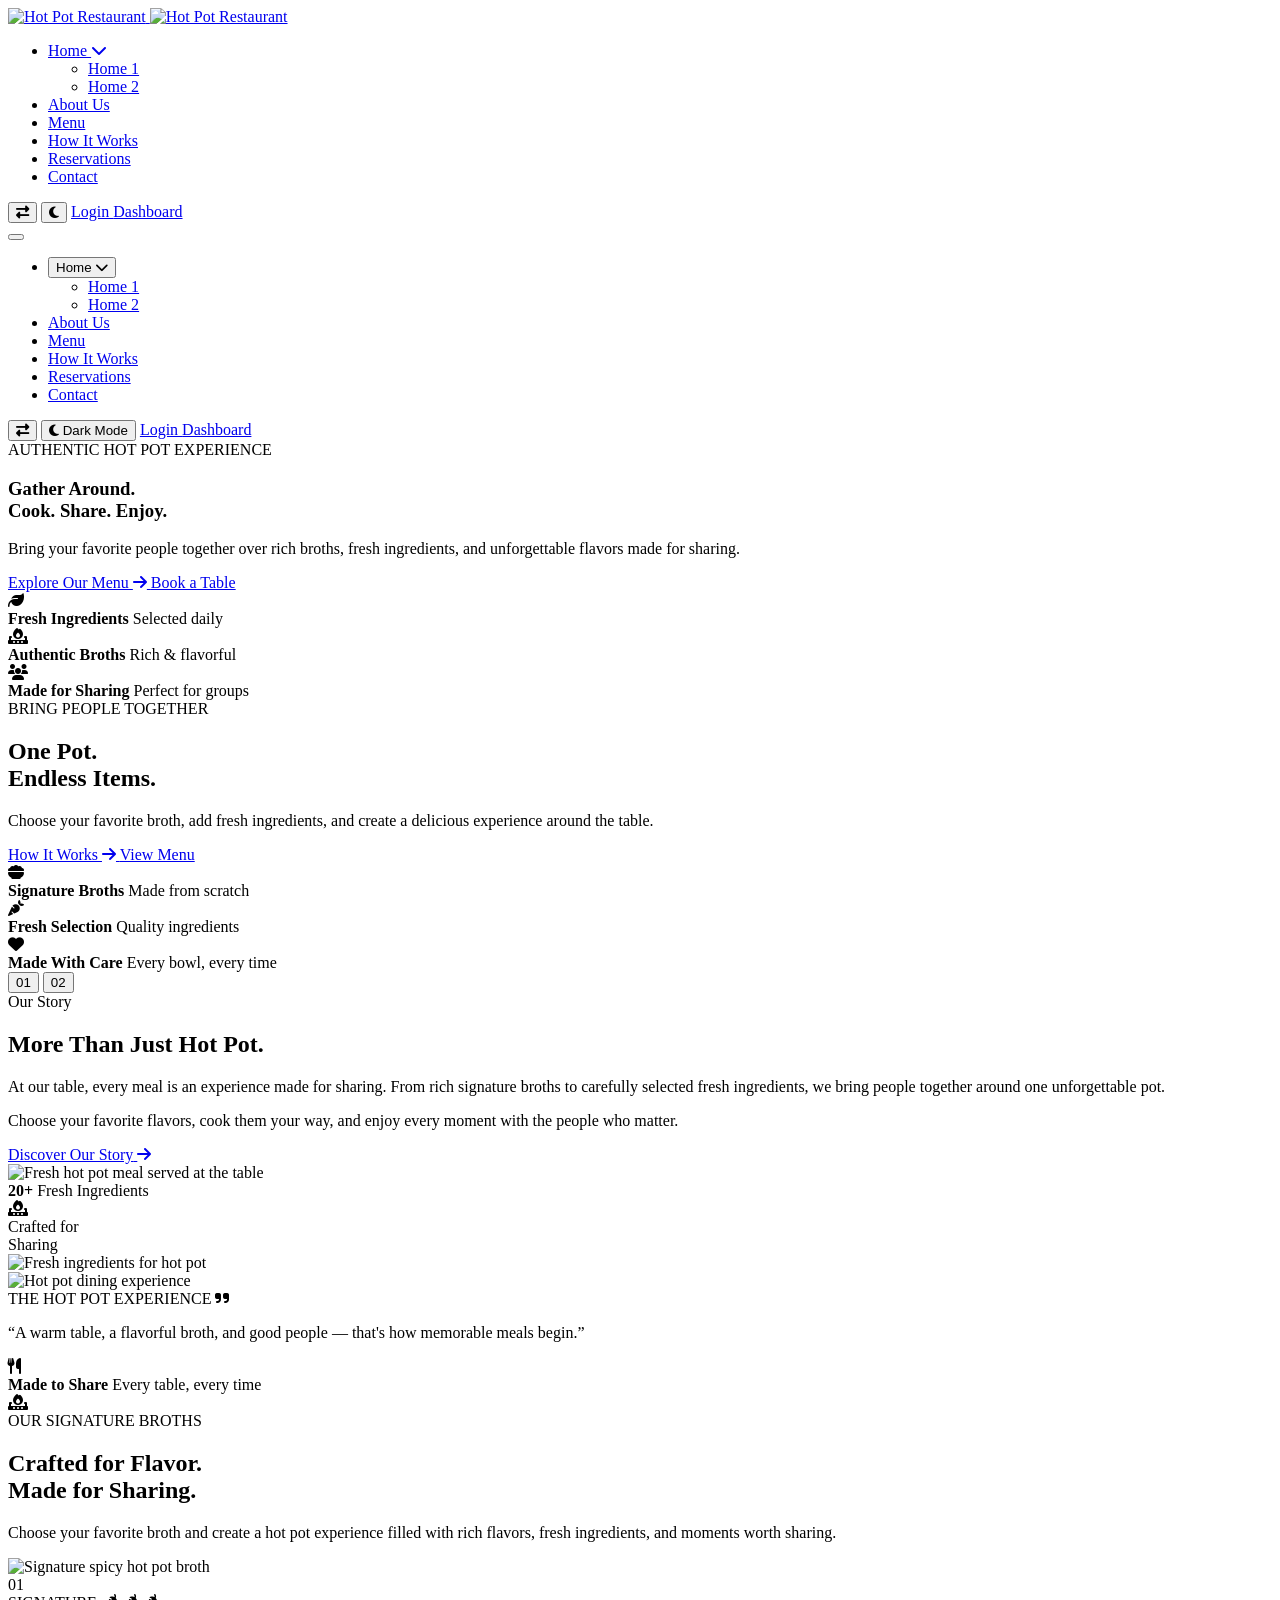
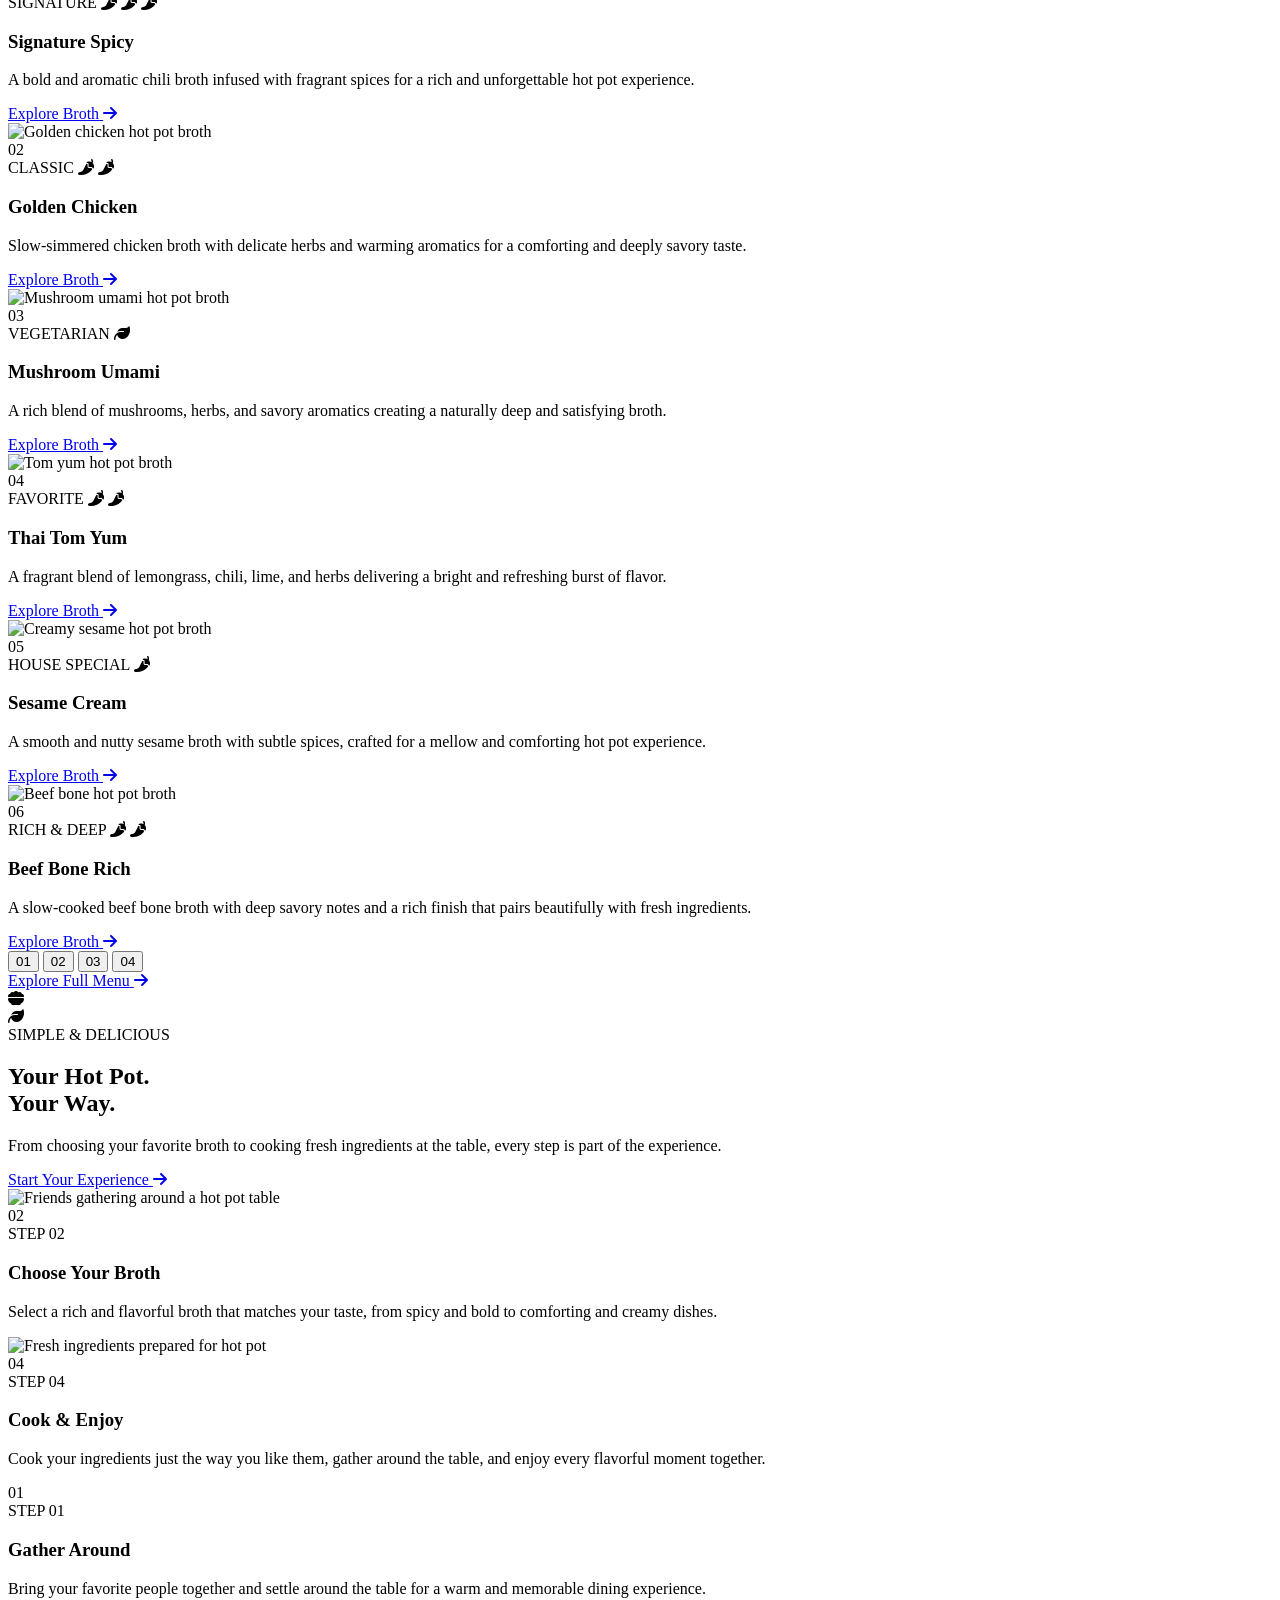
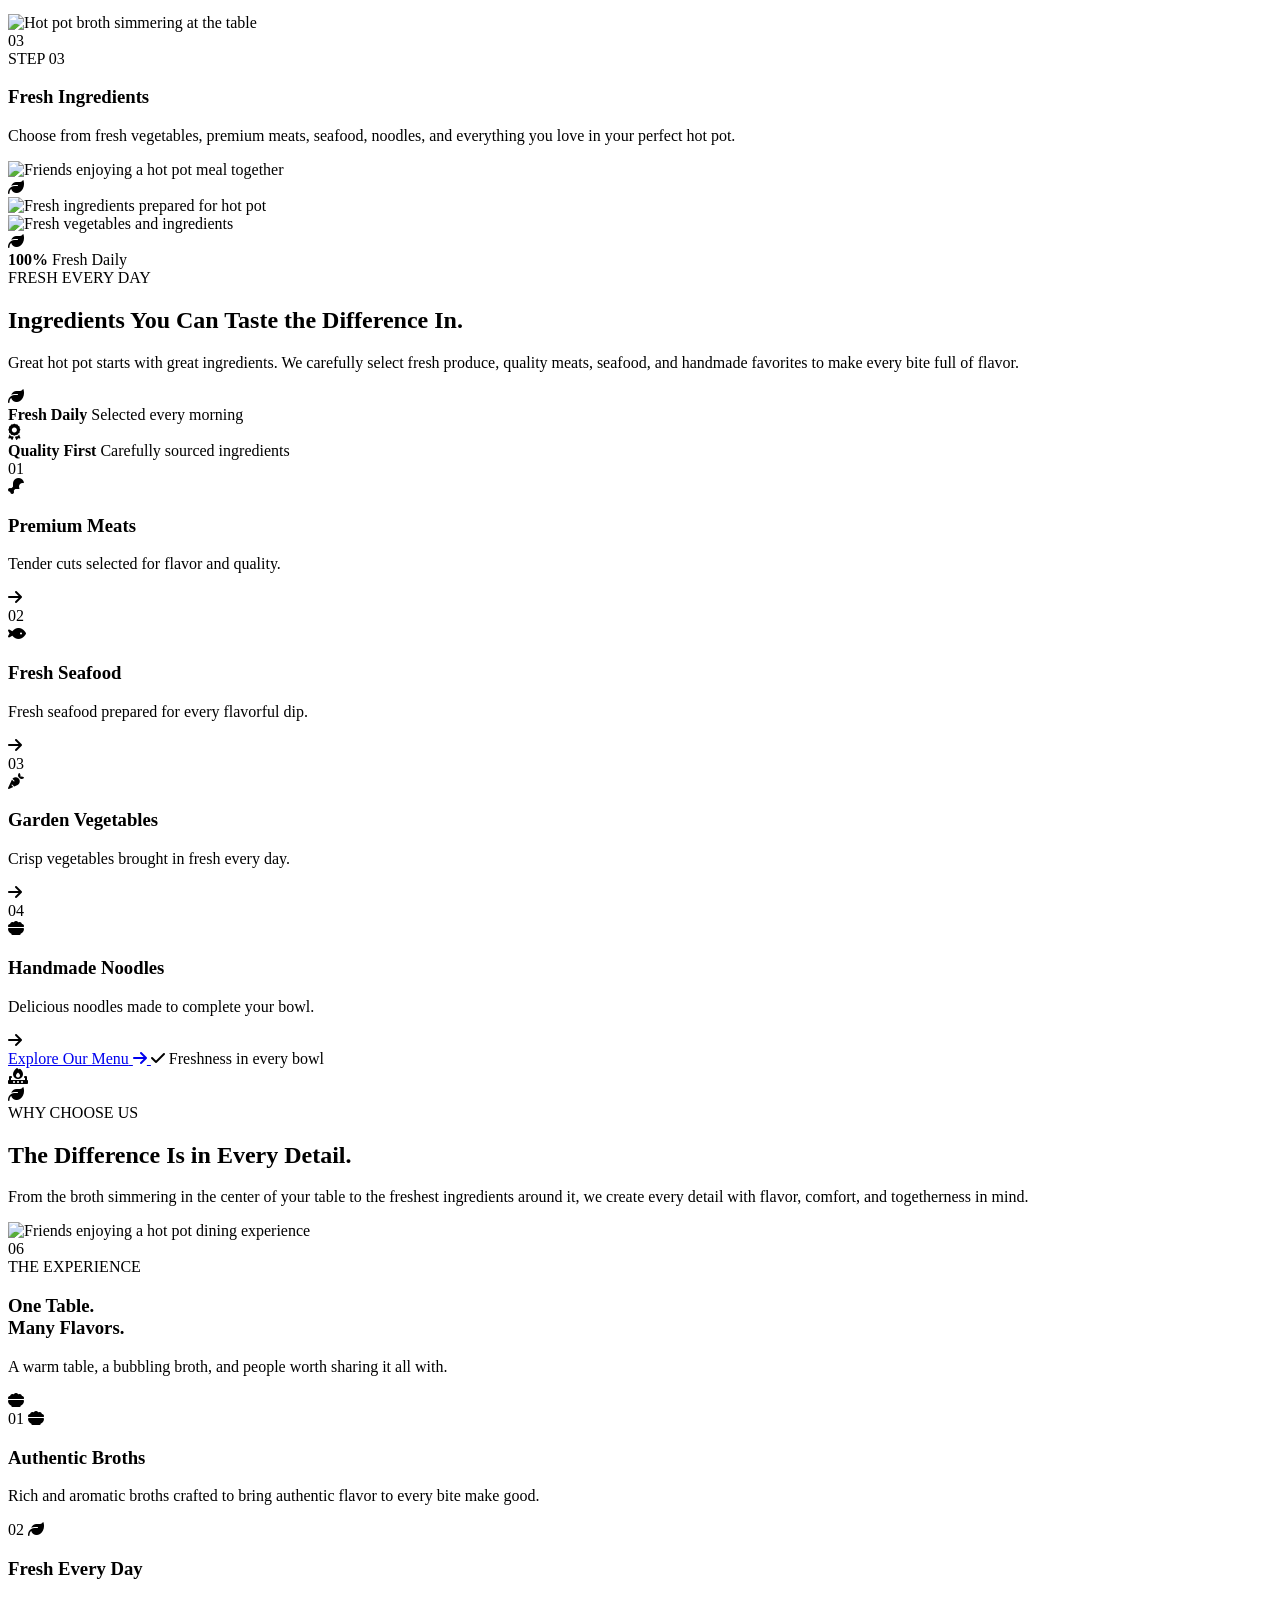
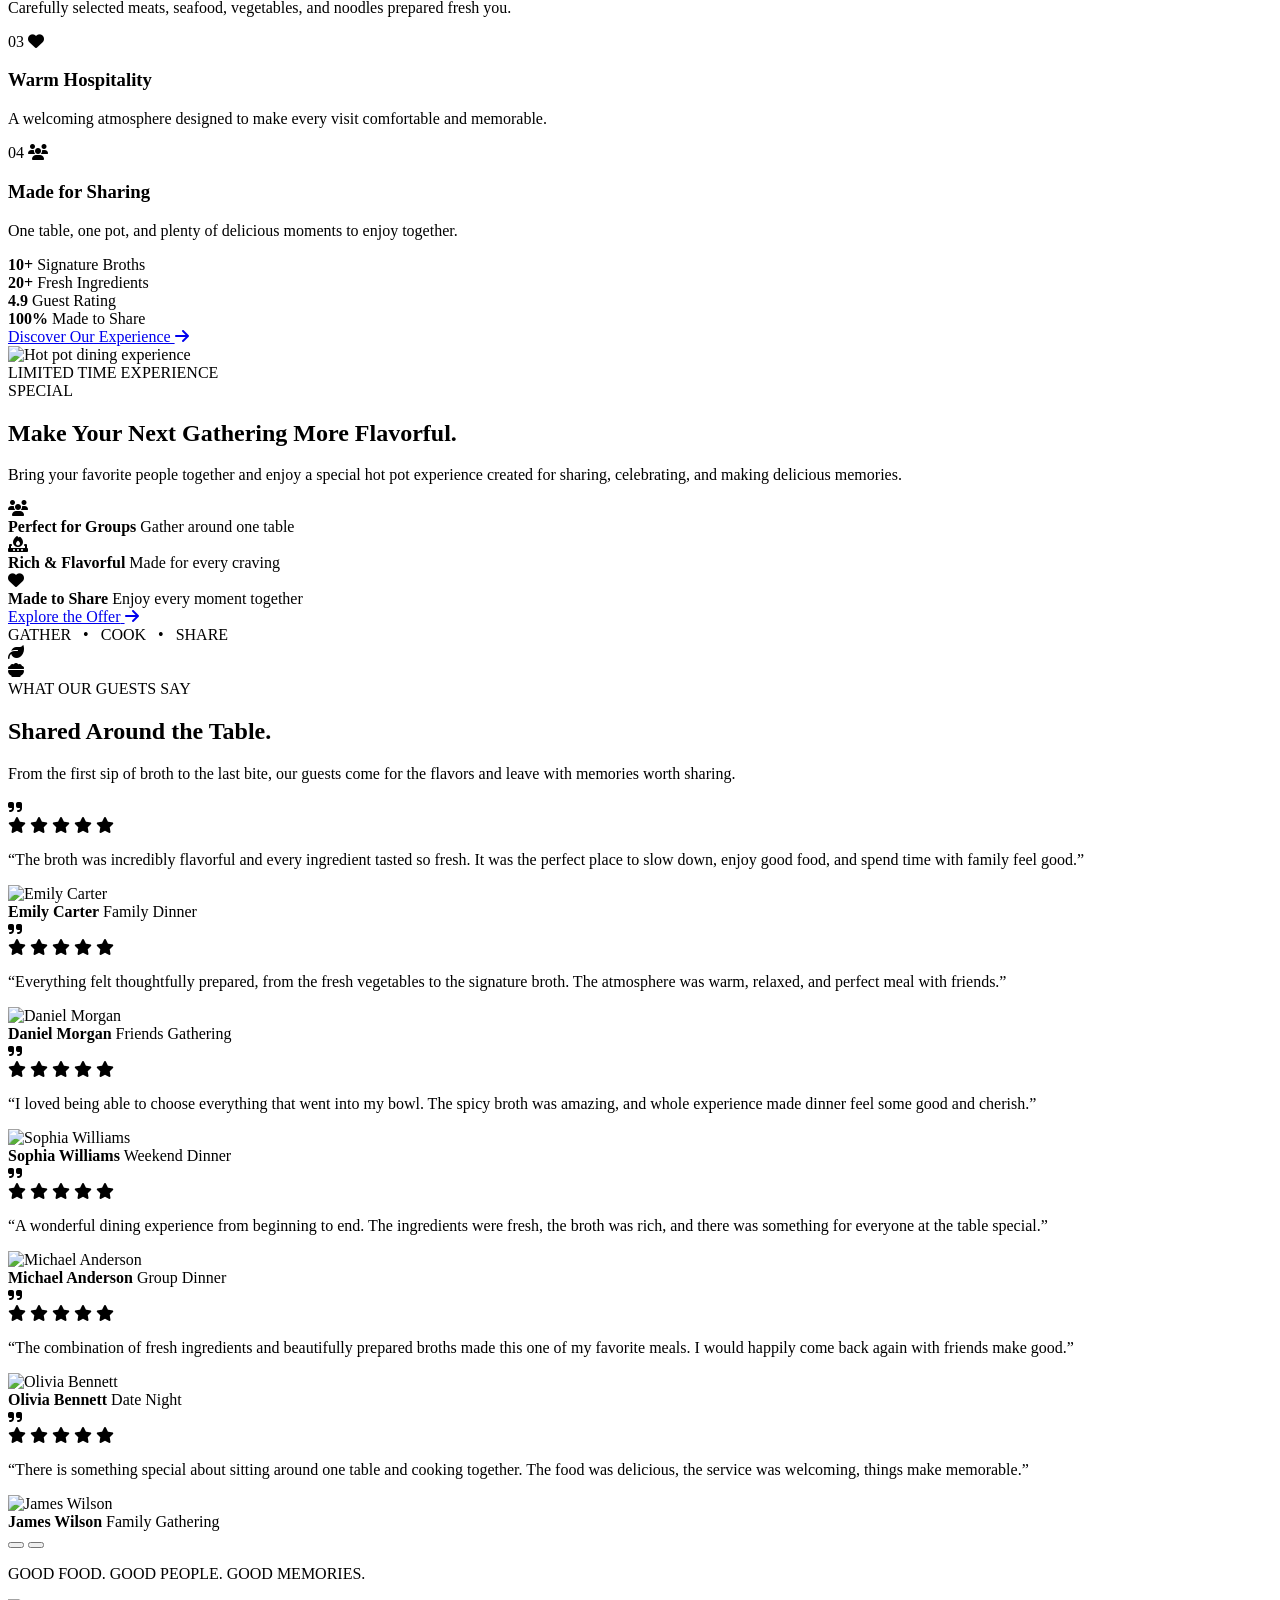
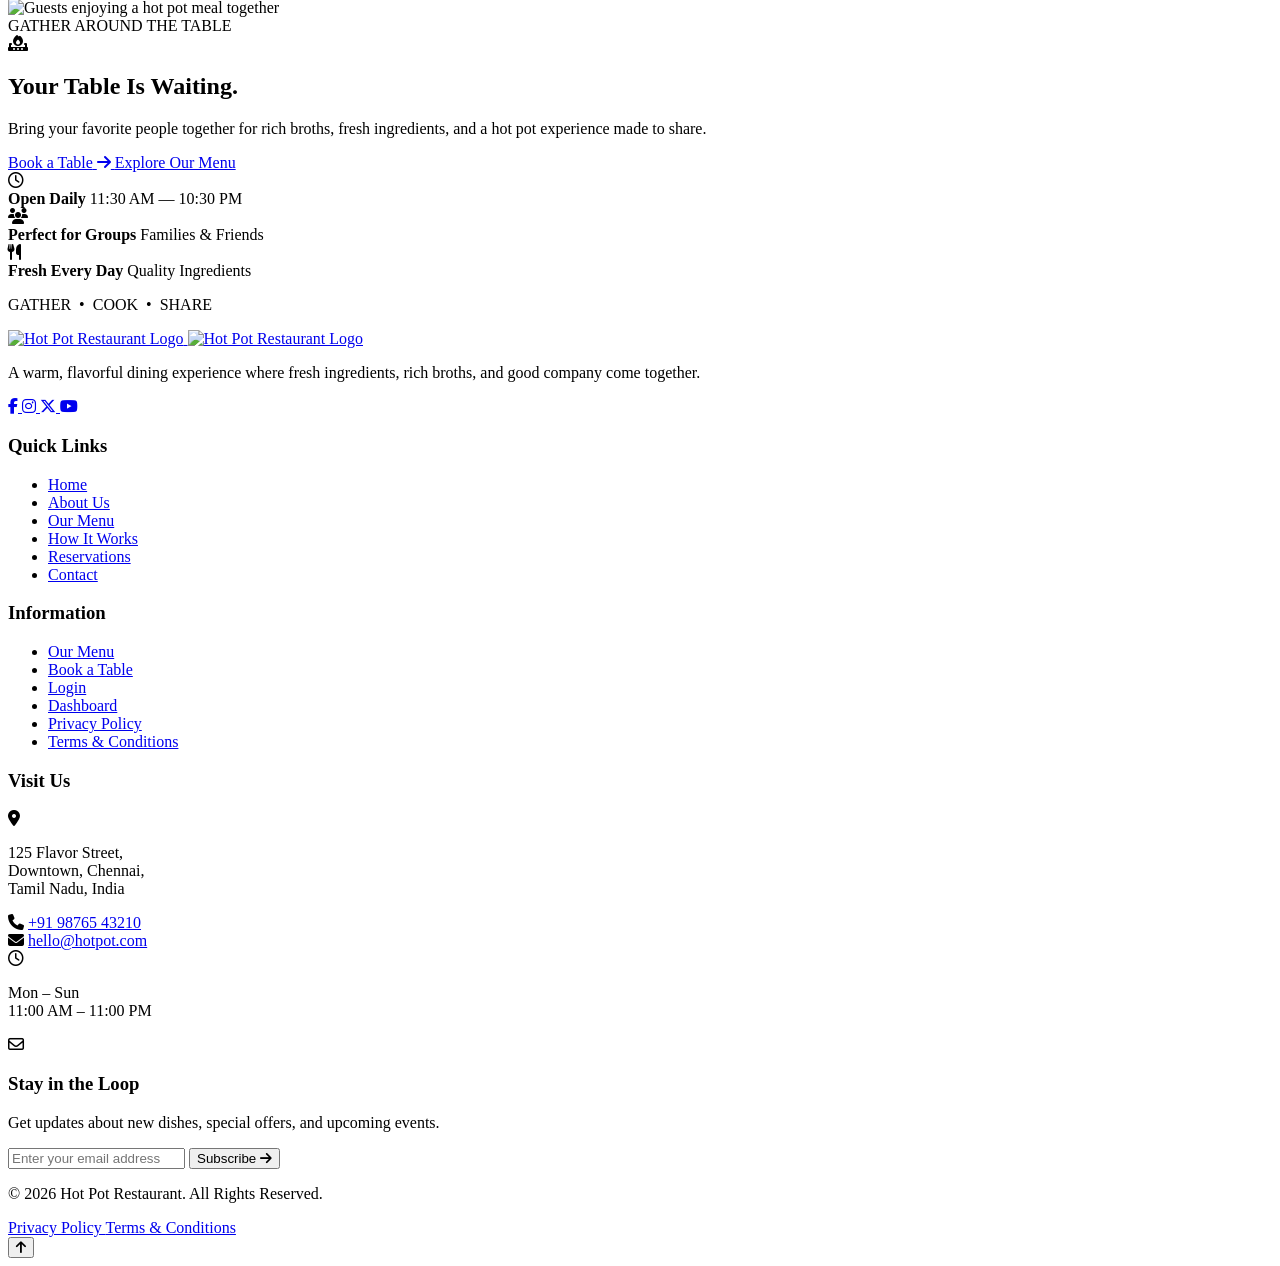
==== index.html @ a5f936f3 "Add files via upload" ====
<!DOCTYPE html>

<html lang="en">

<head>
  <meta charset="UTF-8">
  <meta name="viewport" content="width=device-width, initial-scale=1.0">
  <title>Hot Pot Restaurant | Gather, Cook & Share</title>
  <!-- Favicon -->

  <link rel="icon" type="image/png" href="images/logo-light.png">

  <!-- Google Fonts -->

  <link rel="preconnect" href="https://fonts.googleapis.com">
  <link rel="preconnect" href="https://fonts.gstatic.com" crossorigin>
  <link href="https://fonts.googleapis.com/css2?family=Poppins:wght@300;400;500;600;700;800&display=swap" rel="stylesheet">

  <!-- Font Awesome -->

  <link rel="stylesheet" href="https://cdnjs.cloudflare.com/ajax/libs/font-awesome/6.7.2/css/all.min.css">

  <!-- CSS -->

  <link rel="stylesheet" href="css/style.css">
  <link rel="stylesheet" href="css/responsive.css">
</head>

<body>

<!-- =========================================================
     HOT POT RESTAURANT
     PART 1 — HEADER HTML
========================================================= -->
<!-- =====================================================
         SITE HEADER
    ====================================================== -->

    <header
        class="site-header"
        id="siteHeader"
    >

        <div class="header-container">


            <!-- =================================================
                 LOGO
            ================================================== -->

            <a
                href="index.html"
                class="site-logo"
                aria-label="Hot Pot Restaurant Home"
            >

                <!-- Light Mode Logo -->
                <img
                    src="images/logo-light.png"
                    alt="Hot Pot Restaurant"
                    class="logo-dark"
                >

                <!-- Dark Mode Logo -->
                <img
                    src="images/logo-dark.png"
                    alt="Hot Pot Restaurant"
                    class="logo-light"
                >

            </a>


            <!-- =================================================
                 DESKTOP NAVIGATION
            ================================================== -->

            <nav
                class="main-navigation"
                id="mainNavigation"
                aria-label="Main Navigation"
            >

                <ul class="nav-menu">


                    <!-- =========================================
                         HOME
                    ========================================== -->

                    <li class="nav-item has-dropdown">

                        <a
                            href="#"
                            class="nav-link dropdown-toggle active"
                            aria-haspopup="true"
                        >

                            <span>
                                Home
                            </span>

                            <span
                                class="dropdown-icon"
                                aria-hidden="true"
                            >
                                <i class="fa-solid fa-chevron-down"></i>
                            </span>

                        </a>


                        <!-- HOME DROPDOWN -->

                        <ul class="dropdown-menu">

                            <li class="dropdown-item">

                                <a
                                    href="index.html"
                                    class="dropdown-link active"
                                >
                                    Home 1
                                </a>

                            </li>


                            <li class="dropdown-item">

                                <a
                                    href="home2.html"
                                    class="dropdown-link"
                                >
                                    Home 2
                                </a>

                            </li>

                        </ul>

                    </li>


                    <!-- =========================================
                         ABOUT US
                    ========================================== -->

                    <li class="nav-item">

                        <a
                            href="about.html"
                            class="nav-link"
                        >
                            About Us
                        </a>

                    </li>


                    <!-- =========================================
                         MENU
                    ========================================== -->

                    <li class="nav-item">

                        <a
                            href="menu.html"
                            class="nav-link"
                        >
                            Menu
                        </a>

                    </li>


                    <!-- =========================================
                         HOW IT WORKS
                    ========================================== -->

                    <li class="nav-item">

                        <a
                            href="how-it-works.html"
                            class="nav-link"
                        >
                            How It Works
                        </a>

                    </li>


                    <!-- =========================================
                         RESERVATIONS
                    ========================================== -->

                    <li class="nav-item">

                        <a
                            href="reservations.html"
                            class="nav-link"
                        >
                            Reservations
                        </a>

                    </li>


                    <!-- =========================================
                         CONTACT
                    ========================================== -->

                    <li class="nav-item">

                        <a
                            href="contact.html"
                            class="nav-link"
                        >
                            Contact
                        </a>

                    </li>

                </ul>

            </nav>


            <!-- =================================================
                 DESKTOP HEADER ACTIONS
            ================================================== -->

            <div class="header-actions">


                <!-- =============================================
                     RTL BUTTON
                ============================================== -->

                <button
    type="button"
    class="header-action-btn rtl-toggle"
    id="rtlToggle"
    aria-label="Toggle RTL mode"
    title="RTL Mode"
>
    <i class="fa-solid fa-right-left"></i>
</button>


                <!-- =============================================
                     DARK MODE BUTTON
                ============================================== -->

                <button
                    type="button"
                    class="header-action-btn dark-mode-toggle"
                    id="darkModeToggle"
                    aria-label="Toggle dark mode"
                    title="Dark Mode"
                >

                    <span
                        class="dark-mode-icon"
                        aria-hidden="true"
                    >
                        <i class="fa-solid fa-moon"></i>
                    </span>

                </button>


                <!-- =============================================
                     LOGIN
                ============================================== -->

                <a
                    href="login.html"
                    class="header-btn login-btn"
                >
                    Login
                </a>


                <!-- =============================================
                     DASHBOARD
                ============================================== -->

                <a
                    href="dashboard.html"
                    class="header-btn dashboard-btn"
                >
                    Dashboard
                </a>

            </div>


            <!-- =================================================
                 HAMBURGER BUTTON
            ================================================== -->

            <button
                type="button"
                class="hamburger-btn"
                id="hamburgerBtn"
                aria-label="Open navigation menu"
                aria-expanded="false"
                aria-controls="mobileMenu"
            >

                <span class="hamburger-line"></span>

                <span class="hamburger-line"></span>

                <span class="hamburger-line"></span>

            </button>

        </div>


        <!-- =====================================================
             MOBILE MENU
        ====================================================== -->

        <div
            class="mobile-menu"
            id="mobileMenu"
        >

            <div class="mobile-menu-inner">


                <!-- =================================================
                     MOBILE NAVIGATION
                ================================================== -->

                <nav
                    class="mobile-navigation"
                    aria-label="Mobile Navigation"
                >

                    <ul class="mobile-nav-menu">


                        <!-- =========================================
                             MOBILE HOME DROPDOWN
                        ========================================== -->

                        <li
                            class="mobile-nav-item mobile-has-dropdown"
                        >

                            <button
                                type="button"
                                class="mobile-nav-link mobile-dropdown-toggle active"
                                aria-expanded="false"
                                aria-haspopup="true"
                            >

                                <span>
                                    Home
                                </span>

                                <span
                                    class="mobile-dropdown-icon"
                                    aria-hidden="true"
                                >
                                    <i class="fa-solid fa-chevron-down"></i>
                                </span>

                            </button>


                            <!-- MOBILE HOME DROPDOWN -->

                            <ul class="mobile-dropdown-menu">

                                <li class="mobile-dropdown-item">

                                    <a
                                        href="index.html"
                                        class="mobile-dropdown-link active"
                                    >
                                        Home 1
                                    </a>

                                </li>


                                <li class="mobile-dropdown-item">

                                    <a
                                        href="home2.html"
                                        class="mobile-dropdown-link"
                                    >
                                        Home 2
                                    </a>

                                </li>

                            </ul>

                        </li>


                        <!-- =========================================
                             MOBILE ABOUT
                        ========================================== -->

                        <li class="mobile-nav-item">

                            <a
                                href="about.html"
                                class="mobile-nav-link"
                            >
                                About Us
                            </a>

                        </li>


                        <!-- =========================================
                             MOBILE MENU
                        ========================================== -->

                        <li class="mobile-nav-item">

                            <a
                                href="menu.html"
                                class="mobile-nav-link"
                            >
                                Menu
                            </a>

                        </li>


                        <!-- =========================================
                             MOBILE HOW IT WORKS
                        ========================================== -->

                        <li class="mobile-nav-item">

                            <a
                                href="how-it-works.html"
                                class="mobile-nav-link"
                            >
                                How It Works
                            </a>

                        </li>


                        <!-- =========================================
                             MOBILE RESERVATIONS
                        ========================================== -->

                        <li class="mobile-nav-item">

                            <a
                                href="reservations.html"
                                class="mobile-nav-link"
                            >
                                Reservations
                            </a>

                        </li>


                        <!-- =========================================
                             MOBILE CONTACT
                        ========================================== -->

                        <li class="mobile-nav-item">

                            <a
                                href="contact.html"
                                class="mobile-nav-link"
                            >
                                Contact
                            </a>

                        </li>

                    </ul>

                </nav>


                <!-- =================================================
                     MOBILE ACTIONS
                     ALL BUTTONS ARE INSIDE HAMBURGER
                ================================================== -->

                <div class="mobile-actions">


                    <!-- =============================================
                         RTL
                    ============================================== -->

                    <button
    type="button"
    class="mobile-action-btn mobile-rtl-toggle"
    id="mobileRtlToggle"
    aria-label="Toggle RTL mode"
    title="RTL Mode"
>
    <i class="fa-solid fa-right-left"></i>
</button>


                    <!-- =============================================
                         DARK MODE
                    ============================================== -->

                    <button
                        type="button"
                        class="mobile-action-btn mobile-dark-toggle"
                        id="mobileDarkModeToggle"
                        aria-label="Toggle dark mode"
                    >

                        <span
                            class="mobile-dark-icon"
                            aria-hidden="true"
                        >
                            <i class="fa-solid fa-moon"></i>
                        </span>

                        <span>
                            Dark Mode
                        </span>

                    </button>


                    <!-- =============================================
                         LOGIN
                    ============================================== -->

                    <a
                        href="login.html"
                        class="mobile-action-btn mobile-login-btn"
                    >
                        Login
                    </a>


                    <!-- =============================================
                         DASHBOARD
                    ============================================== -->

                    <a
                        href="dashboard.html"
                        class="mobile-action-btn mobile-dashboard-btn"
                    >
                        Dashboard
                    </a>

                </div>

            </div>

        </div>

    </header>


    <!-- =====================================================
         MAIN CONTENT
         Your Home page sections will start here.
    ====================================================== -->

    <main id="mainContent">

        <!-- =========================================================
     HOME 1 — HERO SECTION
========================================================= -->

<section class="home1-hero" id="home1Hero">

    <!-- =====================================================
         HERO SLIDER
    ====================================================== -->

    <div class="home1-hero-slider" id="home1HeroSlider">


        <!-- =================================================
             SLIDE 01
        ================================================== -->

        <article
            class="home1-hero-slide active"
            data-slide="0"
            style="background-image: url('images/home1-hero-01.jpg');"
        >

            <!-- Background Overlay -->

            <div class="home1-hero-overlay"></div>


            <!-- Hero Container -->

            <div class="home1-hero-container">

                <div class="home1-hero-content">


                    <!-- Badge -->

                    <span class="home1-hero-badge">
                        AUTHENTIC HOT POT EXPERIENCE
                    </span>


                    <!-- Heading -->

                    <h1 class="home1-hero-title">

                        Gather Around.

                        <br>

                        <span>
                            Cook. Share. Enjoy.
                        </span>

                    </h1>


                    <!-- Description -->

                    <p class="home1-hero-description">

                        Bring your favorite people together over
                        rich broths, fresh ingredients, and
                        unforgettable flavors made for sharing.

                    </p>


                    <!-- Buttons -->

                    <div class="home1-hero-buttons">

                        <a
                            href="menu.html"
                            class="home1-hero-btn home1-hero-btn-primary"
                        >

                            <span>
                                Explore Our Menu
                            </span>

                            <i class="fa-solid fa-arrow-right"></i>

                        </a>


                        <a
                            href="reservations.html"
                            class="home1-hero-btn home1-hero-btn-secondary"
                        >

                            Book a Table

                        </a>

                    </div>


                    <!-- =================================================
                         HERO FEATURES
                    ================================================== -->

                    <div class="home1-hero-info">


                        <!-- Feature 01 -->

                        <div class="home1-hero-info-item">

                            <span class="home1-hero-info-icon">

                                <i class="fa-solid fa-leaf"></i>

                            </span>

                            <div class="home1-hero-info-text">

                                <strong>
                                    Fresh Ingredients
                                </strong>

                                <span>
                                    Selected daily
                                </span>

                            </div>

                        </div>


                        <!-- Feature 02 -->

                        <div class="home1-hero-info-item">

                            <span class="home1-hero-info-icon">

                                <i class="fa-solid fa-fire-burner"></i>

                            </span>

                            <div class="home1-hero-info-text">

                                <strong>
                                    Authentic Broths
                                </strong>

                                <span>
                                    Rich & flavorful
                                </span>

                            </div>

                        </div>


                        <!-- Feature 03 -->

                        <div class="home1-hero-info-item">

                            <span class="home1-hero-info-icon">

                                <i class="fa-solid fa-users"></i>

                            </span>

                            <div class="home1-hero-info-text">

                                <strong>
                                    Made for Sharing
                                </strong>

                                <span>
                                    Perfect for groups
                                </span>

                            </div>

                        </div>


                    </div>

                </div>

            </div>

        </article>


        <!-- =================================================
             SLIDE 02
        ================================================== -->

        <article
            class="home1-hero-slide"
            data-slide="1"
            style="background-image: url('images/home1-hero-02.jpg');"
        >

            <!-- Background Overlay -->

            <div class="home1-hero-overlay"></div>


            <!-- Hero Container -->

            <div class="home1-hero-container">

                <div class="home1-hero-content">


                    <!-- Badge -->

                    <span class="home1-hero-badge">
                        BRING PEOPLE TOGETHER
                    </span>


                    <!-- Heading -->

                    <h2 class="home1-hero-title">

                        One Pot.

                        <br>

                        <span>
                            Endless Items.
                        </span>

                    </h2>


                    <!-- Description -->

                    <p class="home1-hero-description">

                        Choose your favorite broth, add fresh
                        ingredients, and create a delicious
                        experience around the table.

                    </p>


                    <!-- Buttons -->

                    <div class="home1-hero-buttons">

                        <a
                            href="how-it-works.html"
                            class="home1-hero-btn home1-hero-btn-primary"
                        >

                            <span>
                                How It Works
                            </span>

                            <i class="fa-solid fa-arrow-right"></i>

                        </a>


                        <a
                            href="menu.html"
                            class="home1-hero-btn home1-hero-btn-secondary"
                        >

                            View Menu

                        </a>

                    </div>


                    <!-- =================================================
                         HERO FEATURES
                    ================================================== -->

                    <div class="home1-hero-info">


                        <!-- Feature 01 -->

                        <div class="home1-hero-info-item">

                            <span class="home1-hero-info-icon">

                                <i class="fa-solid fa-bowl-food"></i>

                            </span>

                            <div class="home1-hero-info-text">

                                <strong>
                                    Signature Broths
                                </strong>

                                <span>
                                    Made from scratch
                                </span>

                            </div>

                        </div>


                        <!-- Feature 02 -->

                        <div class="home1-hero-info-item">

                            <span class="home1-hero-info-icon">

                                <i class="fa-solid fa-carrot"></i>

                            </span>

                            <div class="home1-hero-info-text">

                                <strong>
                                    Fresh Selection
                                </strong>

                                <span>
                                    Quality ingredients
                                </span>

                            </div>

                        </div>


                        <!-- Feature 03 -->

                        <div class="home1-hero-info-item">

                            <span class="home1-hero-info-icon">

                                <i class="fa-solid fa-heart"></i>

                            </span>

                            <div class="home1-hero-info-text">

                                <strong>
                                    Made With Care
                                </strong>

                                <span>
                                    Every bowl, every time
                                </span>

                            </div>

                        </div>


                    </div>

                </div>

            </div>

        </article>

    </div>


    <!-- =====================================================
         HERO PAGINATION
         ONLY 01 / 02
         NO PREVIOUS / NEXT BUTTONS
    ====================================================== -->

    <div
        class="home1-hero-pagination"
        id="home1HeroPagination"
        aria-label="Hero slide navigation"
    >

        <button
            type="button"
            class="home1-hero-page active"
            data-slide="0"
            aria-label="Go to slide 1"
            aria-current="true"
        >
            01
        </button>


        <span
            class="home1-hero-page-line"
            aria-hidden="true"
        ></span>


        <button
            type="button"
            class="home1-hero-page"
            data-slide="1"
            aria-label="Go to slide 2"
        >
            02
        </button>

    </div>

</section>
<!-- =========================================================
     HOME 1 — WELCOME / ABOUT PREVIEW
========================================================= -->

<section class="home1-welcome" id="home1Welcome">

    <div class="home1-welcome-container">

        <!-- =================================================
             LEFT CONTENT
        ================================================== -->

        <div class="home1-welcome-content">

            <span class="home1-welcome-eyebrow">
                Our Story
            </span>

            <h2 class="home1-welcome-title">
                More Than Just
                <span>Hot Pot.</span>
            </h2>

            <p class="home1-welcome-description">
                At our table, every meal is an experience made for
                sharing. From rich signature broths to carefully
                selected fresh ingredients, we bring people together
                around one unforgettable pot.
            </p>

            <p class="home1-welcome-description">
                Choose your favorite flavors, cook them your way,
                and enjoy every moment with the people who matter.
            </p>

            <a href="about.html" class="home1-welcome-btn">
                <span>Discover Our Story</span>
                <i class="fa-solid fa-arrow-right"></i>
            </a>

        </div>


        <!-- =================================================
             CENTER — MAIN IMAGE
        ================================================== -->

        <div class="home1-welcome-main-image">

            <img
                src="images/home1-welcome-main.jpg"
                alt="Fresh hot pot meal served at the table"
            >

        </div>


        <!-- =================================================
             RIGHT COLUMN
        ================================================== -->

        <div class="home1-welcome-side">

            <!-- =============================================
                 STAT
            ============================================== -->

            <div class="home1-welcome-stat">

                <strong>20+</strong>

                <span>
                    Fresh Ingredients
                </span>

            </div>


            <!-- =============================================
                 HOT POT ICON
            ============================================== -->

            <div class="home1-welcome-icon">

                <div class="home1-welcome-icon-circle">
                    <i class="fa-solid fa-fire-burner"></i>
                </div>

                <span>
                    Crafted for
                    <br>
                    Sharing
                </span>

            </div>


            <!-- =============================================
                 SMALL IMAGE 01
            ============================================== -->

            <div class="home1-welcome-small-image">

                <img
                    src="images/home1-welcome-small-01.jpg"
                    alt="Fresh ingredients for hot pot"
                >

            </div>


            <!-- =============================================
                 SMALL IMAGE 02
            ============================================== -->

            <div class="home1-welcome-small-image">

                <img
                    src="images/home1-welcome-small-02.jpg"
                    alt="Hot pot dining experience"
                >

            </div>

        </div>


        <!-- =================================================
             EXPERIENCE CARD
        ================================================== -->

        <div class="home1-welcome-experience">

            <div class="home1-welcome-experience-top">

                <span class="home1-welcome-experience-label">
                    THE HOT POT EXPERIENCE
                </span>

                <span class="home1-welcome-experience-icon">
                    <i class="fa-solid fa-quote-right"></i>
                </span>

            </div>


            <p class="home1-welcome-experience-text">
                “A warm table, a flavorful broth, and good people —
                that's how memorable meals begin.”
            </p>


            <div class="home1-welcome-experience-bottom">

                <div class="home1-welcome-experience-person">

                    <span class="home1-welcome-person-icon">
                        <i class="fa-solid fa-utensils"></i>
                    </span>

                    <div>
                        <strong>
                            Made to Share
                        </strong>

                        <span>
                            Every table, every time
                        </span>
                    </div>

                </div>


                <div class="home1-welcome-experience-dots">

                    <span class="active"></span>
                    <span></span>

                </div>

            </div>

        </div>

    </div>

</section>
<!-- =========================================================
     HOME 1 — SIGNATURE HOT POT BROTHS
========================================================= -->

<section class="home1-broths" id="home1Broths">

    <!-- =====================================================
         DECORATIVE BACKGROUND
    ====================================================== -->

    <div class="home1-broths-decoration" aria-hidden="true">
        <i class="fa-solid fa-fire-burner"></i>
    </div>


    <!-- =====================================================
         SECTION HEADER
    ====================================================== -->

    <div class="home1-broths-header">

        <span class="home1-broths-eyebrow">
            OUR SIGNATURE BROTHS
        </span>

        <h2 class="home1-broths-title">
            Crafted for Flavor.
            <br>
            <span>Made for Sharing.</span>
        </h2>

        <p class="home1-broths-intro">
            Choose your favorite broth and create a hot pot experience
            filled with rich flavors, fresh ingredients, and moments
            worth sharing.
        </p>

    </div>


    <!-- =====================================================
         SLIDER
    ====================================================== -->

    <div class="home1-broths-slider-wrapper">

        <div class="home1-broths-slider" id="home1BrothsSlider">


            <!-- =================================================
                 SLIDE 01
            ================================================== -->

            <article
                class="home1-broth-card active"
                data-slide="0"
            >

                <!-- Image -->

                <div class="home1-broth-image">

                    <img
                        src="images/home1-broth-01.jpg"
                        alt="Signature spicy hot pot broth"
                    >

                    <div class="home1-broth-image-overlay"></div>

                    <span class="home1-broth-number">
                        01
                    </span>

                </div>


                <!-- Content -->

                <div class="home1-broth-content">

                    <div class="home1-broth-content-top">

                        <span class="home1-broth-category">
                            SIGNATURE
                        </span>

                        <span class="home1-broth-spice">
                            <i class="fa-solid fa-pepper-hot"></i>
                            <i class="fa-solid fa-pepper-hot"></i>
                            <i class="fa-solid fa-pepper-hot"></i>
                        </span>

                    </div>

                    <h3 class="home1-broth-name">
                        Signature Spicy
                    </h3>

                    <p class="home1-broth-description">
                        A bold and aromatic chili broth infused with
                        fragrant spices for a rich and unforgettable
                        hot pot experience.
                    </p>

                    <a
                        href="menu.html"
                        class="home1-broth-btn"
                    >
                        <span>Explore Broth</span>
                        <i class="fa-solid fa-arrow-right"></i>
                    </a>

                </div>

            </article>


            <!-- =================================================
                 SLIDE 02
            ================================================== -->

            <article
                class="home1-broth-card"
                data-slide="1"
            >

                <!-- Image -->

                <div class="home1-broth-image">

                    <img
                        src="images/home1-broth-02.jpg"
                        alt="Golden chicken hot pot broth"
                    >

                    <div class="home1-broth-image-overlay"></div>

                    <span class="home1-broth-number">
                        02
                    </span>

                </div>


                <!-- Content -->

                <div class="home1-broth-content">

                    <div class="home1-broth-content-top">

                        <span class="home1-broth-category">
                            CLASSIC
                        </span>

                        <span class="home1-broth-spice">
                            <i class="fa-solid fa-pepper-hot"></i>
                            <i class="fa-solid fa-pepper-hot"></i>
                        </span>

                    </div>

                    <h3 class="home1-broth-name">
                        Golden Chicken
                    </h3>

                    <p class="home1-broth-description">
                        Slow-simmered chicken broth with delicate
                        herbs and warming aromatics for a comforting
                        and deeply savory taste.
                    </p>

                    <a
                        href="menu.html"
                        class="home1-broth-btn"
                    >
                        <span>Explore Broth</span>
                        <i class="fa-solid fa-arrow-right"></i>
                    </a>

                </div>

            </article>


            <!-- =================================================
                 SLIDE 03
            ================================================== -->

            <article
                class="home1-broth-card"
                data-slide="2"
            >

                <!-- Image -->

                <div class="home1-broth-image">

                    <img
                        src="images/home1-broth-03.jpg"
                        alt="Mushroom umami hot pot broth"
                    >

                    <div class="home1-broth-image-overlay"></div>

                    <span class="home1-broth-number">
                        03
                    </span>

                </div>


                <!-- Content -->

                <div class="home1-broth-content">

                    <div class="home1-broth-content-top">

                        <span class="home1-broth-category">
                            VEGETARIAN
                        </span>

                        <span class="home1-broth-spice">
                            <i class="fa-solid fa-leaf"></i>
                        </span>

                    </div>

                    <h3 class="home1-broth-name">
                        Mushroom Umami
                    </h3>

                    <p class="home1-broth-description">
                        A rich blend of mushrooms, herbs, and savory
                        aromatics creating a naturally deep and
                        satisfying broth.
                    </p>

                    <a
                        href="menu.html"
                        class="home1-broth-btn"
                    >
                        <span>Explore Broth</span>
                        <i class="fa-solid fa-arrow-right"></i>
                    </a>

                </div>

            </article>


            <!-- =================================================
                 SLIDE 04
            ================================================== -->

            <article
                class="home1-broth-card"
                data-slide="3"
            >

                <!-- Image -->

                <div class="home1-broth-image">

                    <img
                        src="images/home1-broth-04.jpg"
                        alt="Tom yum hot pot broth"
                    >

                    <div class="home1-broth-image-overlay"></div>

                    <span class="home1-broth-number">
                        04
                    </span>

                </div>


                <!-- Content -->

                <div class="home1-broth-content">

                    <div class="home1-broth-content-top">

                        <span class="home1-broth-category">
                            FAVORITE
                        </span>

                        <span class="home1-broth-spice">
                            <i class="fa-solid fa-pepper-hot"></i>
                            <i class="fa-solid fa-pepper-hot"></i>
                        </span>

                    </div>

                    <h3 class="home1-broth-name">
                        Thai Tom Yum
                    </h3>

                    <p class="home1-broth-description">
                        A fragrant blend of lemongrass, chili, lime,
                        and herbs delivering a bright and refreshing
                        burst of flavor.
                    </p>

                    <a
                        href="menu.html"
                        class="home1-broth-btn"
                    >
                        <span>Explore Broth</span>
                        <i class="fa-solid fa-arrow-right"></i>
                    </a>

                </div>

            </article>


            <!-- =================================================
                 SLIDE 05
            ================================================== -->

            <article
                class="home1-broth-card"
                data-slide="4"
            >

                <!-- Image -->

                <div class="home1-broth-image">

                    <img
                        src="images/home1-broth-05.jpg"
                        alt="Creamy sesame hot pot broth"
                    >

                    <div class="home1-broth-image-overlay"></div>

                    <span class="home1-broth-number">
                        05
                    </span>

                </div>


                <!-- Content -->

                <div class="home1-broth-content">

                    <div class="home1-broth-content-top">

                        <span class="home1-broth-category">
                            HOUSE SPECIAL
                        </span>

                        <span class="home1-broth-spice">
                            <i class="fa-solid fa-pepper-hot"></i>
                        </span>

                    </div>

                    <h3 class="home1-broth-name">
                        Sesame Cream
                    </h3>

                    <p class="home1-broth-description">
                        A smooth and nutty sesame broth with subtle
                        spices, crafted for a mellow and comforting
                        hot pot experience.
                    </p>

                    <a
                        href="menu.html"
                        class="home1-broth-btn"
                    >
                        <span>Explore Broth</span>
                        <i class="fa-solid fa-arrow-right"></i>
                    </a>

                </div>

            </article>


            <!-- =================================================
                 SLIDE 06
            ================================================== -->

            <article
                class="home1-broth-card"
                data-slide="5"
            >

                <!-- Image -->

                <div class="home1-broth-image">

                    <img
                        src="images/home1-broth-06.jpg"
                        alt="Beef bone hot pot broth"
                    >

                    <div class="home1-broth-image-overlay"></div>

                    <span class="home1-broth-number">
                        06
                    </span>

                </div>


                <!-- Content -->

                <div class="home1-broth-content">

                    <div class="home1-broth-content-top">

                        <span class="home1-broth-category">
                            RICH &amp; DEEP
                        </span>

                        <span class="home1-broth-spice">
                            <i class="fa-solid fa-pepper-hot"></i>
                            <i class="fa-solid fa-pepper-hot"></i>
                        </span>

                    </div>

                    <h3 class="home1-broth-name">
                        Beef Bone Rich
                    </h3>

                    <p class="home1-broth-description">
                        A slow-cooked beef bone broth with deep savory
                        notes and a rich finish that pairs beautifully
                        with fresh ingredients.
                    </p>

                    <a
                        href="menu.html"
                        class="home1-broth-btn"
                    >
                        <span>Explore Broth</span>
                        <i class="fa-solid fa-arrow-right"></i>
                    </a>

                </div>

            </article>

        </div>

    </div>


    <!-- =====================================================
         SLIDER PAGINATION
    ====================================================== -->

    <div
        class="home1-broths-pagination"
        id="home1BrothsPagination"
        aria-label="Signature broth navigation"
    >

        <button
            type="button"
            class="home1-broth-page active"
            data-slide="0"
            aria-label="Go to broth slide 1"
            aria-current="true"
        >
            01
        </button>

        <span
            class="home1-broth-page-line"
            aria-hidden="true"
        ></span>

        <button
            type="button"
            class="home1-broth-page"
            data-slide="1"
            aria-label="Go to broth slide 2"
        >
            02
        </button>

        <span
            class="home1-broth-page-line"
            aria-hidden="true"
        ></span>

        <button
            type="button"
            class="home1-broth-page"
            data-slide="2"
            aria-label="Go to broth slide 3"
        >
            03
        </button>

        <span
            class="home1-broth-page-line"
            aria-hidden="true"
        ></span>

        <button
            type="button"
            class="home1-broth-page"
            data-slide="3"
            aria-label="Go to broth slide 4"
        >
            04
        </button>

        <span
            class="home1-broth-page-line"
            aria-hidden="true"
        ></span>

        
    </div>


    <!-- =====================================================
         FULL MENU BUTTON
    ====================================================== -->

    <div class="home1-broths-footer">

        <a
            href="menu.html"
            class="home1-broths-menu-btn"
        >
            <span>Explore Full Menu</span>
            <i class="fa-solid fa-arrow-right"></i>
        </a>

    </div>

</section>
<!-- =========================================================
     HOME 1 — HOW IT WORKS
========================================================= -->

<section class="home1-how" id="home1How">

    <!-- =====================================================
         DECORATIVE BACKGROUND
    ====================================================== -->

    <div class="home1-how-decoration home1-how-decoration-top" aria-hidden="true">
        <i class="fa-solid fa-bowl-food"></i>
    </div>

    <div class="home1-how-decoration home1-how-decoration-bottom" aria-hidden="true">
        <i class="fa-solid fa-leaf"></i>
    </div>


    <!-- =====================================================
         SECTION INTRO
    ====================================================== -->

    <div class="home1-how-header">

        <span class="home1-how-eyebrow">
            SIMPLE &amp; DELICIOUS
        </span>

        <h2 class="home1-how-title">
            Your Hot Pot.
            <br>
            <span>Your Way.</span>
        </h2>

        <p class="home1-how-description">
            From choosing your favorite broth to cooking fresh
            ingredients at the table, every step is part of the
            experience.
        </p>

        <a
            href="menu.html"
            class="home1-how-btn"
        >
            <span>Start Your Experience</span>
            <i class="fa-solid fa-arrow-right"></i>
        </a>

    </div>


    <!-- =====================================================
         PROCESS GRID
    ====================================================== -->

    <div class="home1-how-grid">


        <!-- =================================================
             ROW 1 — ITEM 01 IMAGE
        ================================================== -->

        <div class="home1-how-image home1-how-image-01">

            <img
                src="images/home1-how-01.jpg"
                alt="Friends gathering around a hot pot table"
            >

        </div>


        <!-- =================================================
             ROW 1 — ITEM 02 TEXT
        ================================================== -->

        <div class="home1-how-step home1-how-step-02">

            <span class="home1-how-step-number">
                02
            </span>

            <div class="home1-how-step-content">

                <span class="home1-how-step-label">
                    STEP 02
                </span>

                <h3>
                    Choose Your Broth
                </h3>

                <p>
                    Select a rich and flavorful broth that matches
                    your taste, from spicy and bold to comforting
                    and creamy dishes.
                </p>

            </div>

        </div>


        <!-- =================================================
             ROW 1 — ITEM 03 IMAGE
        ================================================== -->

        <div class="home1-how-image home1-how-image-03">

            <img
                src="images/home1-how-03.jpg"
                alt="Fresh ingredients prepared for hot pot"
            >

        </div>


        <!-- =================================================
             ROW 1 — ITEM 04 TEXT
        ================================================== -->

        <div class="home1-how-step home1-how-step-04">

            <span class="home1-how-step-number">
                04
            </span>

            <div class="home1-how-step-content">

                <span class="home1-how-step-label">
                    STEP 04
                </span>

                <h3>
                    Cook &amp; Enjoy
                </h3>

                <p>
                    Cook your ingredients just the way you like
                    them, gather around the table, and enjoy every
                    flavorful moment together.
                </p>

            </div>

            

        </div>


        <!-- =================================================
             HORIZONTAL DIVIDER
        ================================================== -->

        <div
            class="home1-how-divider"
            aria-hidden="true"
        ></div>


        <!-- =================================================
             ROW 2 — ITEM 01 TEXT
        ================================================== -->

        <div class="home1-how-step home1-how-step-01">

            <span class="home1-how-step-number">
                01
            </span>

            <div class="home1-how-step-content">

                <span class="home1-how-step-label">
                    STEP 01
                </span>

                <h3>
                    Gather Around
                </h3>

                <p>
                    Bring your favorite people together and settle
                    around the table for a warm and memorable
                    dining experience.
                </p>

            </div>

        </div>


        <!-- =================================================
             ROW 2 — ITEM 02 IMAGE
        ================================================== -->

        <div class="home1-how-image home1-how-image-02">

            <img
                src="images/home1-how-02.jpg"
                alt="Hot pot broth simmering at the table"
            >

        </div>


        <!-- =================================================
             ROW 2 — ITEM 03 TEXT
        ================================================== -->

        <div class="home1-how-step home1-how-step-03">

            <span class="home1-how-step-number">
                03
            </span>

            <div class="home1-how-step-content">

                <span class="home1-how-step-label">
                    STEP 03
                </span>

                <h3>
                    Fresh Ingredients
                </h3>

                <p>
                    Choose from fresh vegetables, premium meats,
                    seafood, noodles, and everything you love in
                    your perfect hot pot.
                </p>

            </div>

        </div>


        <!-- =================================================
             ROW 2 — ITEM 04 IMAGE
        ================================================== -->

        <div class="home1-how-image home1-how-image-04">

            <img
                src="images/home1-how-04.jpg"
                alt="Friends enjoying a hot pot meal together"
            >

        </div>

    </div>

</section>
<!-- =========================================================
     HOME 1 — SECTION 5: FRESH INGREDIENTS
========================================================= -->

<section class="home1-fresh" id="home1Fresh">

    <!-- =====================================================
         DECORATIVE ELEMENT
    ====================================================== -->

    <div class="home1-fresh-decoration" aria-hidden="true">
        <i class="fa-solid fa-leaf"></i>
    </div>


    <!-- =====================================================
         MAIN CONTAINER
    ====================================================== -->

    <div class="home1-fresh-container">


        <!-- =================================================
             LEFT — IMAGE AREA
        ================================================== -->

        <div class="home1-fresh-visual">

            <!-- Main Image -->

            <div class="home1-fresh-main-image">
                <img
                    src="images/home1-fresh-main.jpg"
                    alt="Fresh ingredients prepared for hot pot"
                >
            </div>


            <!-- Small Overlapping Image -->

            <div class="home1-fresh-small-image">
                <img
                    src="images/home1-fresh-small.jpg"
                    alt="Fresh vegetables and ingredients"
                >
            </div>


            <!-- Fresh Badge -->

            <div class="home1-fresh-badge">

                <div class="home1-fresh-badge-icon">
                    <i class="fa-solid fa-leaf"></i>
                </div>

                <div class="home1-fresh-badge-content">
                    <strong>100%</strong>
                    <span>Fresh Daily</span>
                </div>

            </div>


            

        </div>


        <!-- =================================================
             RIGHT — CONTENT AREA
        ================================================== -->

        <div class="home1-fresh-content">

            <!-- Eyebrow -->

            <span class="home1-fresh-eyebrow">
                FRESH EVERY DAY
            </span>


            <!-- Heading -->

            <h2 class="home1-fresh-title">
                Ingredients You Can
                <span>Taste the Difference In.</span>
            </h2>


            <!-- Description -->

            <p class="home1-fresh-description">
                Great hot pot starts with great ingredients. We carefully
                select fresh produce, quality meats, seafood, and handmade
                favorites to make every bite full of flavor.
            </p>


            <!-- =================================================
                 QUALITY INDICATORS
            ================================================== -->

            <div class="home1-fresh-quality">

                <div class="home1-fresh-quality-item">

                    <span class="home1-fresh-quality-icon">
                        <i class="fa-solid fa-leaf"></i>
                    </span>

                    <div class="home1-fresh-quality-text">
                        <strong>Fresh Daily</strong>
                        <span>Selected every morning</span>
                    </div>

                </div>


                <div class="home1-fresh-quality-item">

                    <span class="home1-fresh-quality-icon">
                        <i class="fa-solid fa-award"></i>
                    </span>

                    <div class="home1-fresh-quality-text">
                        <strong>Quality First</strong>
                        <span>Carefully sourced ingredients</span>
                    </div>

                </div>

            </div>


            <!-- =================================================
                 INGREDIENT CATEGORIES
            ================================================== -->

            <div class="home1-fresh-list">

                <!-- Item 01 -->

                <div class="home1-fresh-item">

                    <span class="home1-fresh-item-number">
                        01
                    </span>

                    <div class="home1-fresh-item-icon">
                        <i class="fa-solid fa-drumstick-bite"></i>
                    </div>

                    <div class="home1-fresh-item-content">
                        <h3>Premium Meats</h3>
                        <p>
                            Tender cuts selected for flavor and quality.
                        </p>
                    </div>

                    <span class="home1-fresh-item-arrow">
                        <i class="fa-solid fa-arrow-right"></i>
                    </span>

                </div>


                <!-- Item 02 -->

                <div class="home1-fresh-item">

                    <span class="home1-fresh-item-number">
                        02
                    </span>

                    <div class="home1-fresh-item-icon">
                        <i class="fa-solid fa-fish"></i>
                    </div>

                    <div class="home1-fresh-item-content">
                        <h3>Fresh Seafood</h3>
                        <p>
                            Fresh seafood prepared for every flavorful dip.
                        </p>
                    </div>

                    <span class="home1-fresh-item-arrow">
                        <i class="fa-solid fa-arrow-right"></i>
                    </span>

                </div>


                <!-- Item 03 -->

                <div class="home1-fresh-item">

                    <span class="home1-fresh-item-number">
                        03
                    </span>

                    <div class="home1-fresh-item-icon">
                        <i class="fa-solid fa-carrot"></i>
                    </div>

                    <div class="home1-fresh-item-content">
                        <h3>Garden Vegetables</h3>
                        <p>
                            Crisp vegetables brought in fresh every day.
                        </p>
                    </div>

                    <span class="home1-fresh-item-arrow">
                        <i class="fa-solid fa-arrow-right"></i>
                    </span>

                </div>


                <!-- Item 04 -->

                <div class="home1-fresh-item">

                    <span class="home1-fresh-item-number">
                        04
                    </span>

                    <div class="home1-fresh-item-icon">
                        <i class="fa-solid fa-bowl-food"></i>
                    </div>

                    <div class="home1-fresh-item-content">
                        <h3>Handmade Noodles</h3>
                        <p>
                            Delicious noodles made to complete your bowl.
                        </p>
                    </div>

                    <span class="home1-fresh-item-arrow">
                        <i class="fa-solid fa-arrow-right"></i>
                    </span>

                </div>

            </div>


            <!-- =================================================
                 CTA
            ================================================== -->

            <div class="home1-fresh-action">

                <a
                    href="menu.html"
                    class="home1-fresh-btn"
                >
                    <span>Explore Our Menu</span>
                    <i class="fa-solid fa-arrow-right"></i>
                </a>

                <span class="home1-fresh-note">
                    <i class="fa-solid fa-check"></i>
                    Freshness in every bowl
                </span>

            </div>

        </div>

    </div>

</section>
<!-- =========================================================
     HOME 1 — SECTION 6: WHY CHOOSE US
========================================================= -->

<section class="home1-why" id="home1Why">

    <!-- =====================================================
         DECORATIVE ELEMENTS
    ====================================================== -->

    <div class="home1-why-decoration home1-why-decoration-top" aria-hidden="true">
        <i class="fa-solid fa-fire-burner"></i>
    </div>

    <div class="home1-why-decoration home1-why-decoration-bottom" aria-hidden="true">
        <i class="fa-solid fa-leaf"></i>
    </div>


    <!-- =====================================================
         SECTION HEADER
    ====================================================== -->

    <div class="home1-why-header">

        <span class="home1-why-eyebrow">
            WHY CHOOSE US
        </span>

        <h2 class="home1-why-title">
            The Difference Is in
            <span>Every Detail.</span>
        </h2>

        <p class="home1-why-description">
            From the broth simmering in the center of your table to the
            freshest ingredients around it, we create every detail with
            flavor, comfort, and togetherness in mind.
        </p>

    </div>


    <!-- =====================================================
         FEATURE IMAGE AREA
    ====================================================== -->

    <div class="home1-why-feature">

        <div class="home1-why-feature-image">

            <img
                src="images/home1-why-main.jpg"
                alt="Friends enjoying a hot pot dining experience"
            >

            <div class="home1-why-feature-overlay"></div>

        </div>


        <!-- Image Number -->

        <span class="home1-why-image-number">
            06
        </span>


        <!-- =================================================
             FLOATING STATEMENT CARD
        ================================================== -->

        <div class="home1-why-feature-card">

            <span class="home1-why-feature-card-label">
                THE EXPERIENCE
            </span>

            <h3>
                One Table.<br>
                <span>Many Flavors.</span>
            </h3>

            <p>
                A warm table, a bubbling broth, and people worth
                sharing it all with.
            </p>

            <div class="home1-why-feature-card-icon">
                <i class="fa-solid fa-bowl-food"></i>
            </div>

        </div>

    </div>


    <!-- =====================================================
         WHY CHOOSE US — FEATURE GRID
    ====================================================== -->

    <div class="home1-why-grid">


        <!-- =================================================
             FEATURE 01
        ================================================== -->

        <article class="home1-why-item">

            <div class="home1-why-item-top">

                <span class="home1-why-item-number">
                    01
                </span>

                <span class="home1-why-item-icon">
                    <i class="fa-solid fa-bowl-food"></i>
                </span>

            </div>

            <div class="home1-why-item-content">

                <h3>
                    Authentic Broths
                </h3>

                <p>
                    Rich and aromatic broths crafted to bring
                    authentic flavor to every bite make good.
                </p>

            </div>

            <span class="home1-why-item-line"></span>

        </article>


        <!-- =================================================
             FEATURE 02
        ================================================== -->

        <article class="home1-why-item">

            <div class="home1-why-item-top">

                <span class="home1-why-item-number">
                    02
                </span>

                <span class="home1-why-item-icon">
                    <i class="fa-solid fa-leaf"></i>
                </span>

            </div>

            <div class="home1-why-item-content">

                <h3>
                    Fresh Every Day
                </h3>

                <p>
                    Carefully selected meats, seafood, vegetables,
                    and noodles prepared fresh you.
                </p>

            </div>

            <span class="home1-why-item-line"></span>

        </article>


        <!-- =================================================
             FEATURE 03
        ================================================== -->

        <article class="home1-why-item">

            <div class="home1-why-item-top">

                <span class="home1-why-item-number">
                    03
                </span>

                <span class="home1-why-item-icon">
                    <i class="fa-solid fa-heart"></i>
                </span>

            </div>

            <div class="home1-why-item-content">

                <h3>
                    Warm Hospitality
                </h3>

                <p>
                    A welcoming atmosphere designed to make every
                    visit comfortable and memorable.
                </p>

            </div>

            <span class="home1-why-item-line"></span>

        </article>


        <!-- =================================================
             FEATURE 04
        ================================================== -->

        <article class="home1-why-item">

            <div class="home1-why-item-top">

                <span class="home1-why-item-number">
                    04
                </span>

                <span class="home1-why-item-icon">
                    <i class="fa-solid fa-users"></i>
                </span>

            </div>

            <div class="home1-why-item-content">

                <h3>
                    Made for Sharing
                </h3>

                <p>
                    One table, one pot, and plenty of delicious
                    moments to enjoy together.
                </p>

            </div>

            <span class="home1-why-item-line"></span>

        </article>


    </div>


    <!-- =====================================================
         BOTTOM STATS
    ====================================================== -->

    <div class="home1-why-stats">

        <div class="home1-why-stat">

            <strong>
                10+
            </strong>

            <span>
                Signature Broths
            </span>

        </div>


        <div class="home1-why-stat-divider" aria-hidden="true"></div>


        <div class="home1-why-stat">

            <strong>
                20+
            </strong>

            <span>
                Fresh Ingredients
            </span>

        </div>


        <div class="home1-why-stat-divider" aria-hidden="true"></div>


        <div class="home1-why-stat">

            <strong>
                4.9
            </strong>

            <span>
                Guest Rating
            </span>

        </div>


        <div class="home1-why-stat-divider" aria-hidden="true"></div>


        <div class="home1-why-stat">

            <strong>
                100%
            </strong>

            <span>
                Made to Share
            </span>

        </div>

    </div>


    <!-- =====================================================
         CTA
    ====================================================== -->

    <div class="home1-why-action">

        <a
            href="about.html"
            class="home1-why-btn"
        >
            <span>
                Discover Our Experience
            </span>

            <i class="fa-solid fa-arrow-right"></i>
        </a>

    </div>

</section>
<!-- =========================================================
     HOME 1 — SECTION 7: SPECIAL OFFER CTA
========================================================= -->

<section class="home1-offer" id="home1Offer">

    <!-- =====================================================
         BACKGROUND IMAGE
    ====================================================== -->

    <div class="home1-offer-background">
        <img
            src="images/home1-special-offer.jpg"
            alt="Hot pot dining experience"
        >
    </div>

    <!-- Dark overlay -->

    <div class="home1-offer-overlay"></div>


    <!-- =====================================================
         DECORATIVE ELEMENTS
    ====================================================== -->

    <div class="home1-offer-decoration home1-offer-decoration-left" aria-hidden="true">
        <span></span>
        <span></span>
        <span></span>
    </div>

    <div class="home1-offer-decoration home1-offer-decoration-right" aria-hidden="true">
        <span></span>
        <span></span>
        <span></span>
    </div>


    <!-- =====================================================
         MAIN CONTENT
    ====================================================== -->

    <div class="home1-offer-container">

        <!-- Top Label -->

        <span class="home1-offer-eyebrow">
            LIMITED TIME EXPERIENCE
        </span>


        <!-- Offer Badge -->

        <div class="home1-offer-badge">

            <span class="home1-offer-badge-line"></span>

            <span class="home1-offer-badge-text">
                SPECIAL
            </span>

            <span class="home1-offer-badge-line"></span>

        </div>


        <!-- Heading -->

        <h2 class="home1-offer-title">
            Make Your Next Gathering
            <span>More Flavorful.</span>
        </h2>


        <!-- Description -->

        <p class="home1-offer-description">
            Bring your favorite people together and enjoy a special
            hot pot experience created for sharing, celebrating,
            and making delicious memories.
        </p>


        <!-- Offer Details -->

        <div class="home1-offer-details">

            <div class="home1-offer-detail">

                <span class="home1-offer-detail-icon">
                    <i class="fa-solid fa-users"></i>
                </span>

                <div class="home1-offer-detail-text">
                    <strong>Perfect for Groups</strong>
                    <span>Gather around one table</span>
                </div>

            </div>


            <span class="home1-offer-detail-divider" aria-hidden="true"></span>


            <div class="home1-offer-detail">

                <span class="home1-offer-detail-icon">
                    <i class="fa-solid fa-fire-burner"></i>
                </span>

                <div class="home1-offer-detail-text">
                    <strong>Rich &amp; Flavorful</strong>
                    <span>Made for every craving</span>
                </div>

            </div>


            <span class="home1-offer-detail-divider" aria-hidden="true"></span>


            <div class="home1-offer-detail">

                <span class="home1-offer-detail-icon">
                    <i class="fa-solid fa-heart"></i>
                </span>

                <div class="home1-offer-detail-text">
                    <strong>Made to Share</strong>
                    <span>Enjoy every moment together</span>
                </div>

            </div>

        </div>


        <!-- CTA -->

        <div class="home1-offer-action">

            <a
                href="reservations.html"
                class="home1-offer-btn"
            >
                <span>Explore the Offer</span>
                <i class="fa-solid fa-arrow-right"></i>
            </a>

        </div>


        <!-- Bottom Decorative Line -->

        <div class="home1-offer-bottom">

            <span class="home1-offer-bottom-line"></span>

            <span class="home1-offer-bottom-text">
                GATHER &nbsp; • &nbsp; COOK &nbsp; • &nbsp; SHARE
            </span>

            <span class="home1-offer-bottom-line"></span>

        </div>

    </div>

</section>
<!-- =========================================================
     HOME 1 — SECTION 8
     TESTIMONIALS
========================================================= -->

<section class="home1-testimonials" id="home1Testimonials">

    <!-- =====================================================
         DECORATIVE ELEMENTS
    ====================================================== -->

    <div class="home1-testimonials-decoration home1-testimonials-decoration-left"
         aria-hidden="true">
        <i class="fa-solid fa-leaf"></i>
    </div>

    <div class="home1-testimonials-decoration home1-testimonials-decoration-right"
         aria-hidden="true">
        <i class="fa-solid fa-bowl-food"></i>
    </div>


    <!-- =====================================================
         SECTION HEADER
    ====================================================== -->

    <div class="home1-testimonials-header">

        <span class="home1-testimonials-eyebrow">
            WHAT OUR GUESTS SAY
        </span>

        <h2 class="home1-testimonials-title">
            Shared Around the <span>Table.</span>
        </h2>

        <p class="home1-testimonials-description">
            From the first sip of broth to the last bite, our guests
            come for the flavors and leave with memories worth sharing.
        </p>

    </div>


    <!-- =====================================================
         TESTIMONIAL SLIDER
    ====================================================== -->

    <div class="home1-testimonials-slider-wrapper">

        <div class="home1-testimonials-slider"
             id="home1TestimonialsSlider">


            <!-- =================================================
                 TESTIMONIAL 01
            ================================================== -->

            <article class="home1-testimonial-card active"
                     data-slide="0">

                <div class="home1-testimonial-quote"
                     aria-hidden="true">
                    <i class="fa-solid fa-quote-right"></i>
                </div>

                <div class="home1-testimonial-rating"
                     aria-label="5 out of 5 stars">

                    <i class="fa-solid fa-star"></i>
                    <i class="fa-solid fa-star"></i>
                    <i class="fa-solid fa-star"></i>
                    <i class="fa-solid fa-star"></i>
                    <i class="fa-solid fa-star"></i>

                </div>

                <p class="home1-testimonial-text">
                    “The broth was incredibly flavorful and every
                    ingredient tasted so fresh. It was the perfect
                    place to slow down, enjoy good food, and spend
                    time with family feel good.”
                </p>

                <div class="home1-testimonial-author">

                    <div class="home1-testimonial-author-image">
                        <img src="images/customer-01.jpg"
                             alt="Emily Carter">
                    </div>

                    <div class="home1-testimonial-author-info">
                        <strong>Emily Carter</strong>
                        <span>Family Dinner</span>
                    </div>

                </div>

            </article>


            <!-- =================================================
                 TESTIMONIAL 02
            ================================================== -->

            <article class="home1-testimonial-card"
                     data-slide="1">

                <div class="home1-testimonial-quote"
                     aria-hidden="true">
                    <i class="fa-solid fa-quote-right"></i>
                </div>

                <div class="home1-testimonial-rating"
                     aria-label="5 out of 5 stars">

                    <i class="fa-solid fa-star"></i>
                    <i class="fa-solid fa-star"></i>
                    <i class="fa-solid fa-star"></i>
                    <i class="fa-solid fa-star"></i>
                    <i class="fa-solid fa-star"></i>

                </div>

                <p class="home1-testimonial-text">
                    “Everything felt thoughtfully prepared, from
                    the fresh vegetables to the signature broth.
                    The atmosphere was warm, relaxed, and perfect
                    meal with friends.”
                </p>

                <div class="home1-testimonial-author">

                    <div class="home1-testimonial-author-image">
                        <img src="images/customer-02.jpg"
                             alt="Daniel Morgan">
                    </div>

                    <div class="home1-testimonial-author-info">
                        <strong>Daniel Morgan</strong>
                        <span>Friends Gathering</span>
                    </div>

                </div>

            </article>


            <!-- =================================================
                 TESTIMONIAL 03
            ================================================== -->

            <article class="home1-testimonial-card"
                     data-slide="2">

                <div class="home1-testimonial-quote"
                     aria-hidden="true">
                    <i class="fa-solid fa-quote-right"></i>
                </div>

                <div class="home1-testimonial-rating"
                     aria-label="5 out of 5 stars">

                    <i class="fa-solid fa-star"></i>
                    <i class="fa-solid fa-star"></i>
                    <i class="fa-solid fa-star"></i>
                    <i class="fa-solid fa-star"></i>
                    <i class="fa-solid fa-star"></i>

                </div>

                <p class="home1-testimonial-text">
                    “I loved being able to choose everything that
                    went into my bowl. The spicy broth was amazing,
                    and whole experience made dinner feel some
                    good and cherish.”
                </p>

                <div class="home1-testimonial-author">

                    <div class="home1-testimonial-author-image">
                        <img src="images/customer-03.jpg"
                             alt="Sophia Williams">
                    </div>

                    <div class="home1-testimonial-author-info">
                        <strong>Sophia Williams</strong>
                        <span>Weekend Dinner</span>
                    </div>

                </div>

            </article>


            <!-- =================================================
                 TESTIMONIAL 04
            ================================================== -->

            <article class="home1-testimonial-card"
                     data-slide="3">

                <div class="home1-testimonial-quote"
                     aria-hidden="true">
                    <i class="fa-solid fa-quote-right"></i>
                </div>

                <div class="home1-testimonial-rating"
                     aria-label="5 out of 5 stars">

                    <i class="fa-solid fa-star"></i>
                    <i class="fa-solid fa-star"></i>
                    <i class="fa-solid fa-star"></i>
                    <i class="fa-solid fa-star"></i>
                    <i class="fa-solid fa-star"></i>

                </div>

                <p class="home1-testimonial-text">
                    “A wonderful dining experience from beginning
                    to end. The ingredients were fresh, the broth
                    was rich, and there was something for everyone
                    at the table special.”
                </p>

                <div class="home1-testimonial-author">

                    <div class="home1-testimonial-author-image">
                        <img src="images/customer-04.jpg"
                             alt="Michael Anderson">
                    </div>

                    <div class="home1-testimonial-author-info">
                        <strong>Michael Anderson</strong>
                        <span>Group Dinner</span>
                    </div>

                </div>

            </article>


            <!-- =================================================
                 TESTIMONIAL 05
            ================================================== -->

            <article class="home1-testimonial-card"
                     data-slide="4">

                <div class="home1-testimonial-quote"
                     aria-hidden="true">
                    <i class="fa-solid fa-quote-right"></i>
                </div>

                <div class="home1-testimonial-rating"
                     aria-label="5 out of 5 stars">

                    <i class="fa-solid fa-star"></i>
                    <i class="fa-solid fa-star"></i>
                    <i class="fa-solid fa-star"></i>
                    <i class="fa-solid fa-star"></i>
                    <i class="fa-solid fa-star"></i>

                </div>

                <p class="home1-testimonial-text">
                    “The combination of fresh ingredients and
                    beautifully prepared broths made this one of
                    my favorite meals. I would happily come back
                    again with friends make good.”
                </p>

                <div class="home1-testimonial-author">

                    <div class="home1-testimonial-author-image">
                        <img src="images/customer-05.jpg"
                             alt="Olivia Bennett">
                    </div>

                    <div class="home1-testimonial-author-info">
                        <strong>Olivia Bennett</strong>
                        <span>Date Night</span>
                    </div>

                </div>

            </article>


            <!-- =================================================
                 TESTIMONIAL 06
            ================================================== -->

            <article class="home1-testimonial-card"
                     data-slide="5">

                <div class="home1-testimonial-quote"
                     aria-hidden="true">
                    <i class="fa-solid fa-quote-right"></i>
                </div>

                <div class="home1-testimonial-rating"
                     aria-label="5 out of 5 stars">

                    <i class="fa-solid fa-star"></i>
                    <i class="fa-solid fa-star"></i>
                    <i class="fa-solid fa-star"></i>
                    <i class="fa-solid fa-star"></i>
                    <i class="fa-solid fa-star"></i>

                </div>

                <p class="home1-testimonial-text">
                    “There is something special about sitting around
                    one table and cooking together. The food was
                    delicious, the service was welcoming, things make
                    memorable.”
                </p>

                <div class="home1-testimonial-author">

                    <div class="home1-testimonial-author-image">
                        <img src="images/customer-06.jpg"
                             alt="James Wilson">
                    </div>

                    <div class="home1-testimonial-author-info">
                        <strong>James Wilson</strong>
                        <span>Family Gathering</span>
                    </div>

                </div>

            </article>

        </div>

    </div>


    <!-- =====================================================
         THREE DOT PAGINATION
    ====================================================== -->

    <div class="home1-testimonials-pagination"
         id="home1TestimonialsPagination"
         aria-label="Testimonials navigation">

        <button type="button"
                class="home1-testimonial-dot active"
                data-slide="0"
                aria-label="Show testimonial 1"
                aria-current="true">
        </button>

        <button type="button"
                class="home1-testimonial-dot"
                data-slide="1"
                aria-label="Show testimonial 2">
        </button>

        

    </div>


    <!-- =====================================================
         BOTTOM STATEMENT
    ====================================================== -->

    <div class="home1-testimonials-bottom">

        <span class="home1-testimonials-bottom-line"></span>

        <p>
            GOOD FOOD. GOOD PEOPLE. GOOD MEMORIES.
        </p>

        <span class="home1-testimonials-bottom-line"></span>

    </div>

</section>
<!-- =========================================================
     HOME 1 — SECTION 9
     FINAL RESERVATION CTA
========================================================= -->

<section class="home1-reservation-cta" id="home1ReservationCta">

    <!-- =====================================================
         BACKGROUND IMAGE
    ====================================================== -->

    <div class="home1-reservation-cta-background">
        <img
            src="images/home1-reservation-cta.jpg"
            alt="Guests enjoying a hot pot meal together"
        >
    </div>

    <div class="home1-reservation-cta-overlay"></div>


    <!-- =====================================================
         DECORATIVE STEAM / LINES
    ====================================================== -->

    <div class="home1-reservation-cta-decoration home1-reservation-cta-decoration-left"
         aria-hidden="true">

        <span></span>
        <span></span>
        <span></span>

    </div>

    <div class="home1-reservation-cta-decoration home1-reservation-cta-decoration-right"
         aria-hidden="true">

        <span></span>
        <span></span>
        <span></span>

    </div>


    <!-- =====================================================
         MAIN CONTENT
    ====================================================== -->

    <div class="home1-reservation-cta-container">

        <!-- Small Eyebrow -->

        <span class="home1-reservation-cta-eyebrow">
            GATHER AROUND THE TABLE
        </span>


        <!-- Decorative Icon -->

        <div class="home1-reservation-cta-icon"
             aria-hidden="true">

            <i class="fa-solid fa-fire-burner"></i>

        </div>


        <!-- Heading -->

        <h2 class="home1-reservation-cta-title">
            Your Table Is <span>Waiting.</span>
        </h2>


        <!-- Description -->

        <p class="home1-reservation-cta-description">
            Bring your favorite people together for rich broths,
            fresh ingredients, and a hot pot experience made to share.
        </p>


        <!-- Buttons -->

        <div class="home1-reservation-cta-buttons">

            <a
                href="reservations.html"
                class="home1-reservation-cta-btn home1-reservation-cta-btn-primary"
            >
                <span>Book a Table</span>
                <i class="fa-solid fa-arrow-right"></i>
            </a>

            <a
                href="menu.html"
                class="home1-reservation-cta-btn home1-reservation-cta-btn-secondary"
            >
                <span>Explore Our Menu</span>
            </a>

        </div>


        <!-- =================================================
             RESTAURANT DETAILS
        ================================================== -->

        <div class="home1-reservation-cta-details">

            <!-- Detail 01 -->

            <div class="home1-reservation-cta-detail">

                <span class="home1-reservation-cta-detail-icon">
                    <i class="fa-regular fa-clock"></i>
                </span>

                <div class="home1-reservation-cta-detail-content">
                    <strong>Open Daily</strong>
                    <span>11:30 AM — 10:30 PM</span>
                </div>

            </div>


            <!-- Divider -->

            <span
                class="home1-reservation-cta-detail-divider"
                aria-hidden="true">
            </span>


            <!-- Detail 02 -->

            <div class="home1-reservation-cta-detail">

                <span class="home1-reservation-cta-detail-icon">
                    <i class="fa-solid fa-users"></i>
                </span>

                <div class="home1-reservation-cta-detail-content">
                    <strong>Perfect for Groups</strong>
                    <span>Families &amp; Friends</span>
                </div>

            </div>


            <!-- Divider -->

            <span
                class="home1-reservation-cta-detail-divider"
                aria-hidden="true">
            </span>


            <!-- Detail 03 -->

            <div class="home1-reservation-cta-detail">

                <span class="home1-reservation-cta-detail-icon">
                    <i class="fa-solid fa-utensils"></i>
                </span>

                <div class="home1-reservation-cta-detail-content">
                    <strong>Fresh Every Day</strong>
                    <span>Quality Ingredients</span>
                </div>

            </div>

        </div>


        <!-- =================================================
             BOTTOM MESSAGE
        ================================================== -->

        <div class="home1-reservation-cta-bottom">

            <span class="home1-reservation-cta-bottom-line"></span>

            <p>
                GATHER&nbsp;&nbsp;•&nbsp;&nbsp;COOK&nbsp;&nbsp;•&nbsp;&nbsp;SHARE
            </p>

            <span class="home1-reservation-cta-bottom-line"></span>

        </div>

    </div>

</section>
    </main>
<!-- =========================================================
     FOOTER
========================================================= -->

<footer class="site-footer" id="siteFooter">

    <div class="footer-container">

        <!-- =================================================
             FOOTER TOP
        ================================================== -->

        <div class="footer-top">


            <!-- =============================================
                 BRAND COLUMN
            ============================================== -->

            <div class="footer-brand">

                <a href="home1.html" class="footer-logo">

                    <img
                        src="images/logo-light.png"
                        class="footer-logo-dark"
                        alt="Hot Pot Restaurant Logo"
                    >

                    <img
                        src="images/logo-dark.png"
                        class="footer-logo-light"
                        alt="Hot Pot Restaurant Logo"
                    >

                </a>

                <p class="footer-description">
                    A warm, flavorful dining experience where
                    fresh ingredients, rich broths, and good
                    company come together.
                </p>


                <!-- Social Media -->

                <div class="footer-social">

                    <a
                        href="#"
                        class="footer-social-link"
                        aria-label="Facebook"
                    >
                        <i class="fa-brands fa-facebook-f"></i>
                    </a>

                    <a
                        href="#"
                        class="footer-social-link"
                        aria-label="Instagram"
                    >
                        <i class="fa-brands fa-instagram"></i>
                    </a>

                    <a
                        href="#"
                        class="footer-social-link"
                        aria-label="Twitter"
                    >
                        <i class="fa-brands fa-x-twitter"></i>
                    </a>

                    <a
                        href="#"
                        class="footer-social-link"
                        aria-label="YouTube"
                    >
                        <i class="fa-brands fa-youtube"></i>
                    </a>

                </div>

            </div>


            <!-- =============================================
                 QUICK LINKS
            ============================================== -->

            <div class="footer-column">

                <h3 class="footer-title">
                    Quick Links
                </h3>

                <ul class="footer-links">

                    <li>
                        <a href="home1.html">
                            Home
                        </a>
                    </li>

                    <li>
                        <a href="about.html">
                            About Us
                        </a>
                    </li>

                    <li>
                        <a href="menu.html">
                            Our Menu
                        </a>
                    </li>

                    <li>
                        <a href="how-it-works.html">
                            How It Works
                        </a>
                    </li>

                    <li>
                        <a href="reservations.html">
                            Reservations
                        </a>
                    </li>

                    <li>
                        <a href="contact.html">
                            Contact
                        </a>
                    </li>

                </ul>

            </div>


            <!-- =============================================
                 INFORMATION
            ============================================== -->

            <div class="footer-column">

                <h3 class="footer-title">
                    Information
                </h3>

                <ul class="footer-links">

                    <li>
                        <a href="menu.html">
                            Our Menu
                        </a>
                    </li>

                    <li>
                        <a href="reservations.html">
                            Book a Table
                        </a>
                    </li>

                    <li>
                        <a href="login.html">
                            Login
                        </a>
                    </li>

                    <li>
                        <a href="dashboard.html">
                            Dashboard
                        </a>
                    </li>

                    <li>
                        <a href="#">
                            Privacy Policy
                        </a>
                    </li>

                    <li>
                        <a href="#">
                            Terms & Conditions
                        </a>
                    </li>

                </ul>

            </div>


            <!-- =============================================
                 CONTACT
            ============================================== -->

            <div class="footer-column footer-contact">

                <h3 class="footer-title">
                    Visit Us
                </h3>


                <!-- Address -->

                <div class="footer-contact-item">

                    <span class="footer-contact-icon">
                        <i class="fa-solid fa-location-dot"></i>
                    </span>

                    <p>
                        125 Flavor Street,<br>
                        Downtown, Chennai,<br>
                        Tamil Nadu, India
                    </p>

                </div>


                <!-- Phone -->

                <div class="footer-contact-item">

                    <span class="footer-contact-icon">
                        <i class="fa-solid fa-phone"></i>
                    </span>

                    <a href="tel:+919876543210">
                        +91 98765 43210
                    </a>

                </div>


                <!-- Email -->

                <div class="footer-contact-item">

                    <span class="footer-contact-icon">
                        <i class="fa-solid fa-envelope"></i>
                    </span>

                    <a href="mailto:hello@hotpot.com">
                        hello@hotpot.com
                    </a>

                </div>


                <!-- Opening Hours -->

                <div class="footer-contact-item">

                    <span class="footer-contact-icon">
                        <i class="fa-regular fa-clock"></i>
                    </span>

                    <p>
                        Mon – Sun<br>
                        11:00 AM – 11:00 PM
                    </p>

                </div>

            </div>

        </div>


        <!-- =================================================
             FOOTER NEWSLETTER
        ================================================== -->

        <div class="footer-newsletter">

            <div class="footer-newsletter-content">

                <span class="footer-newsletter-icon">
                    <i class="fa-regular fa-envelope"></i>
                </span>

                <div>

                    <h3>
                        Stay in the Loop
                    </h3>

                    <p>
                        Get updates about new dishes, special
                        offers, and upcoming events.
                    </p>

                </div>

            </div>


            <form
                class="footer-newsletter-form"
                action="#"
                method="post"
            >

                <label
                    for="footerEmail"
                    class="sr-only"
                >
                    Email Address
                </label>

                <input
                    type="email"
                    id="footerEmail"
                    name="email"
                    placeholder="Enter your email address"
                    required
                >

                <button
                    type="submit"
                    class="footer-subscribe-btn"
                >
                    Subscribe
                    <i class="fa-solid fa-arrow-right"></i>
                </button>

            </form>

        </div>


        <!-- =================================================
             FOOTER BOTTOM
        ================================================== -->

        <div class="footer-bottom">

            <p class="footer-copyright">
                © 2026 Hot Pot Restaurant. All Rights Reserved.
            </p>

            <div class="footer-bottom-links">

                <a href="#">
                    Privacy Policy
                </a>

                <span></span>

                <a href="#">
                    Terms & Conditions
                </a>

            </div>

        </div>

    </div>

</footer>

<!-- JS -->
<!-- ============================================================
     SCROLL TO TOP BUTTON
============================================================ -->

<button
    type="button"
    class="scroll-top-btn"
    id="scrollTopBtn"
    aria-label="Scroll to top"
    title="Back to Top"
>
    <i class="fa-solid fa-arrow-up"></i>
</button>
  <script src="js/script.js"></script>
  <script src="js/global-settings.js"></script>

</body>
</html>
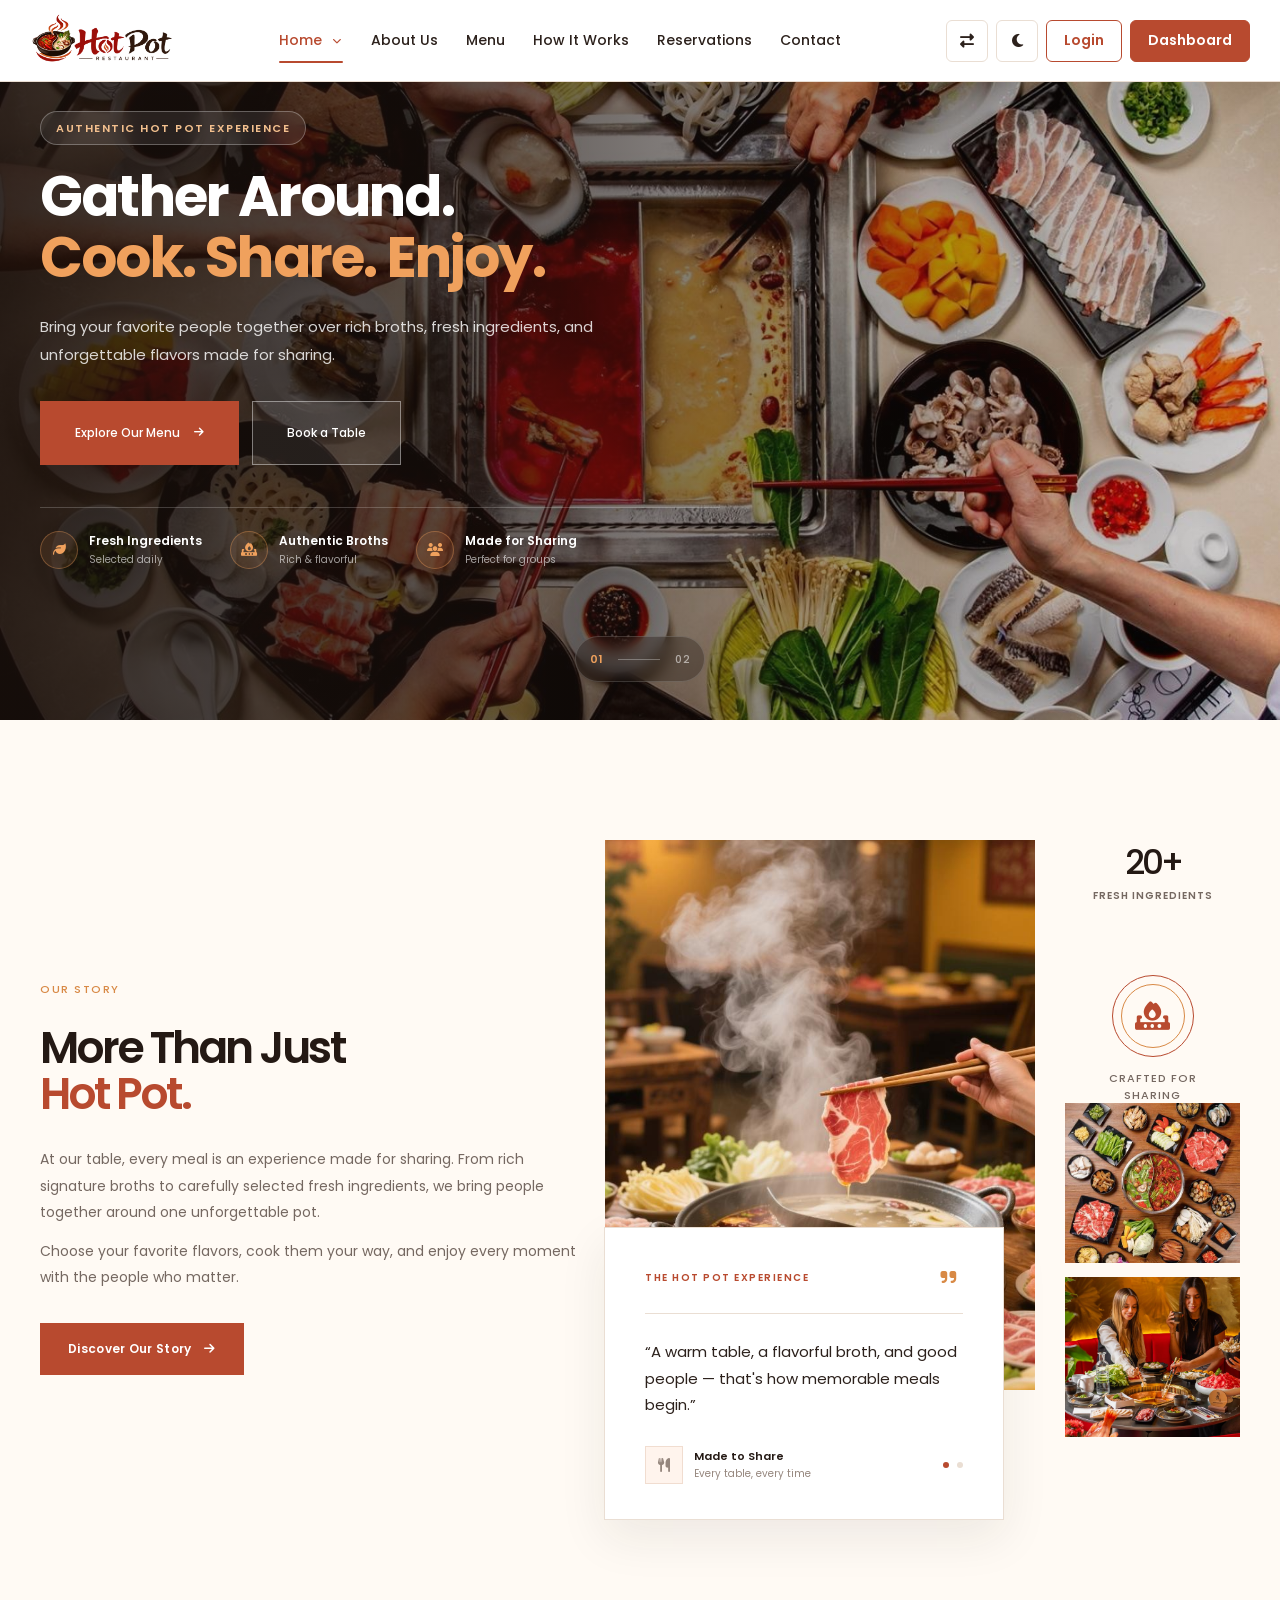
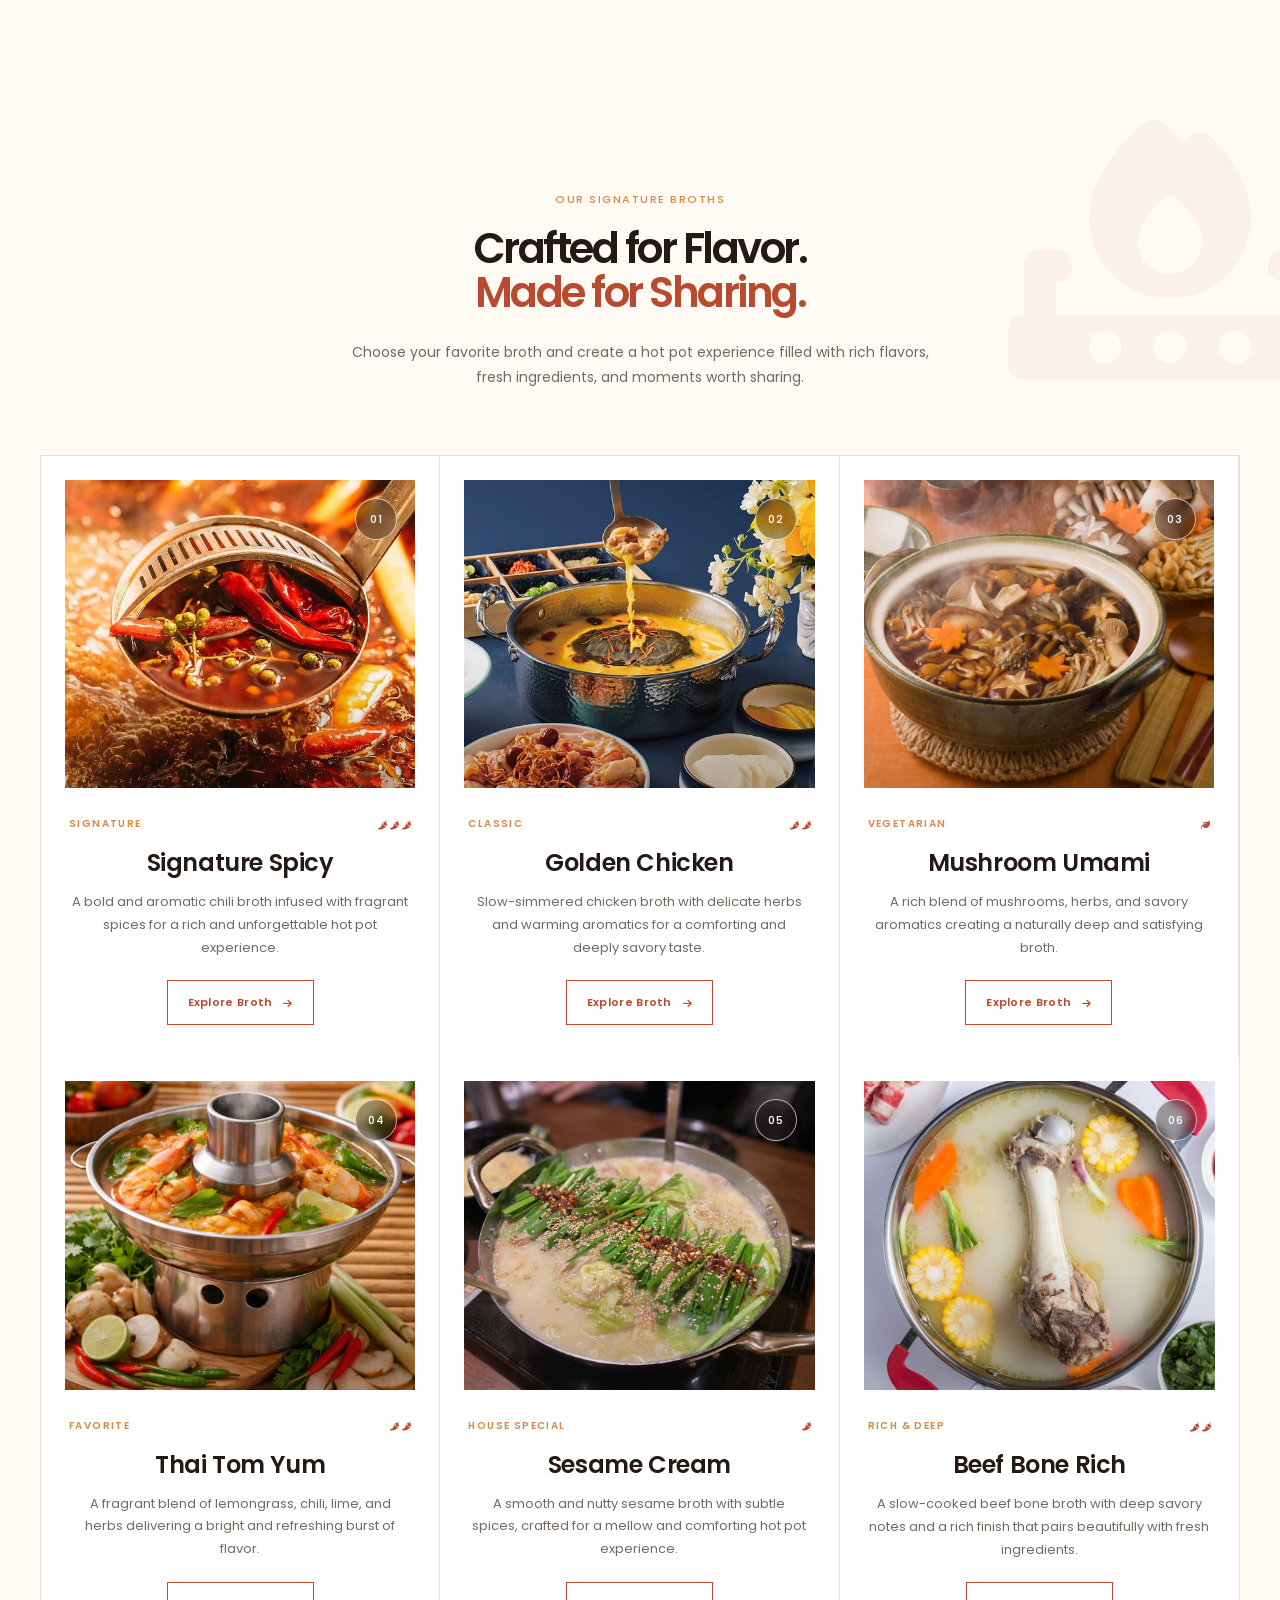
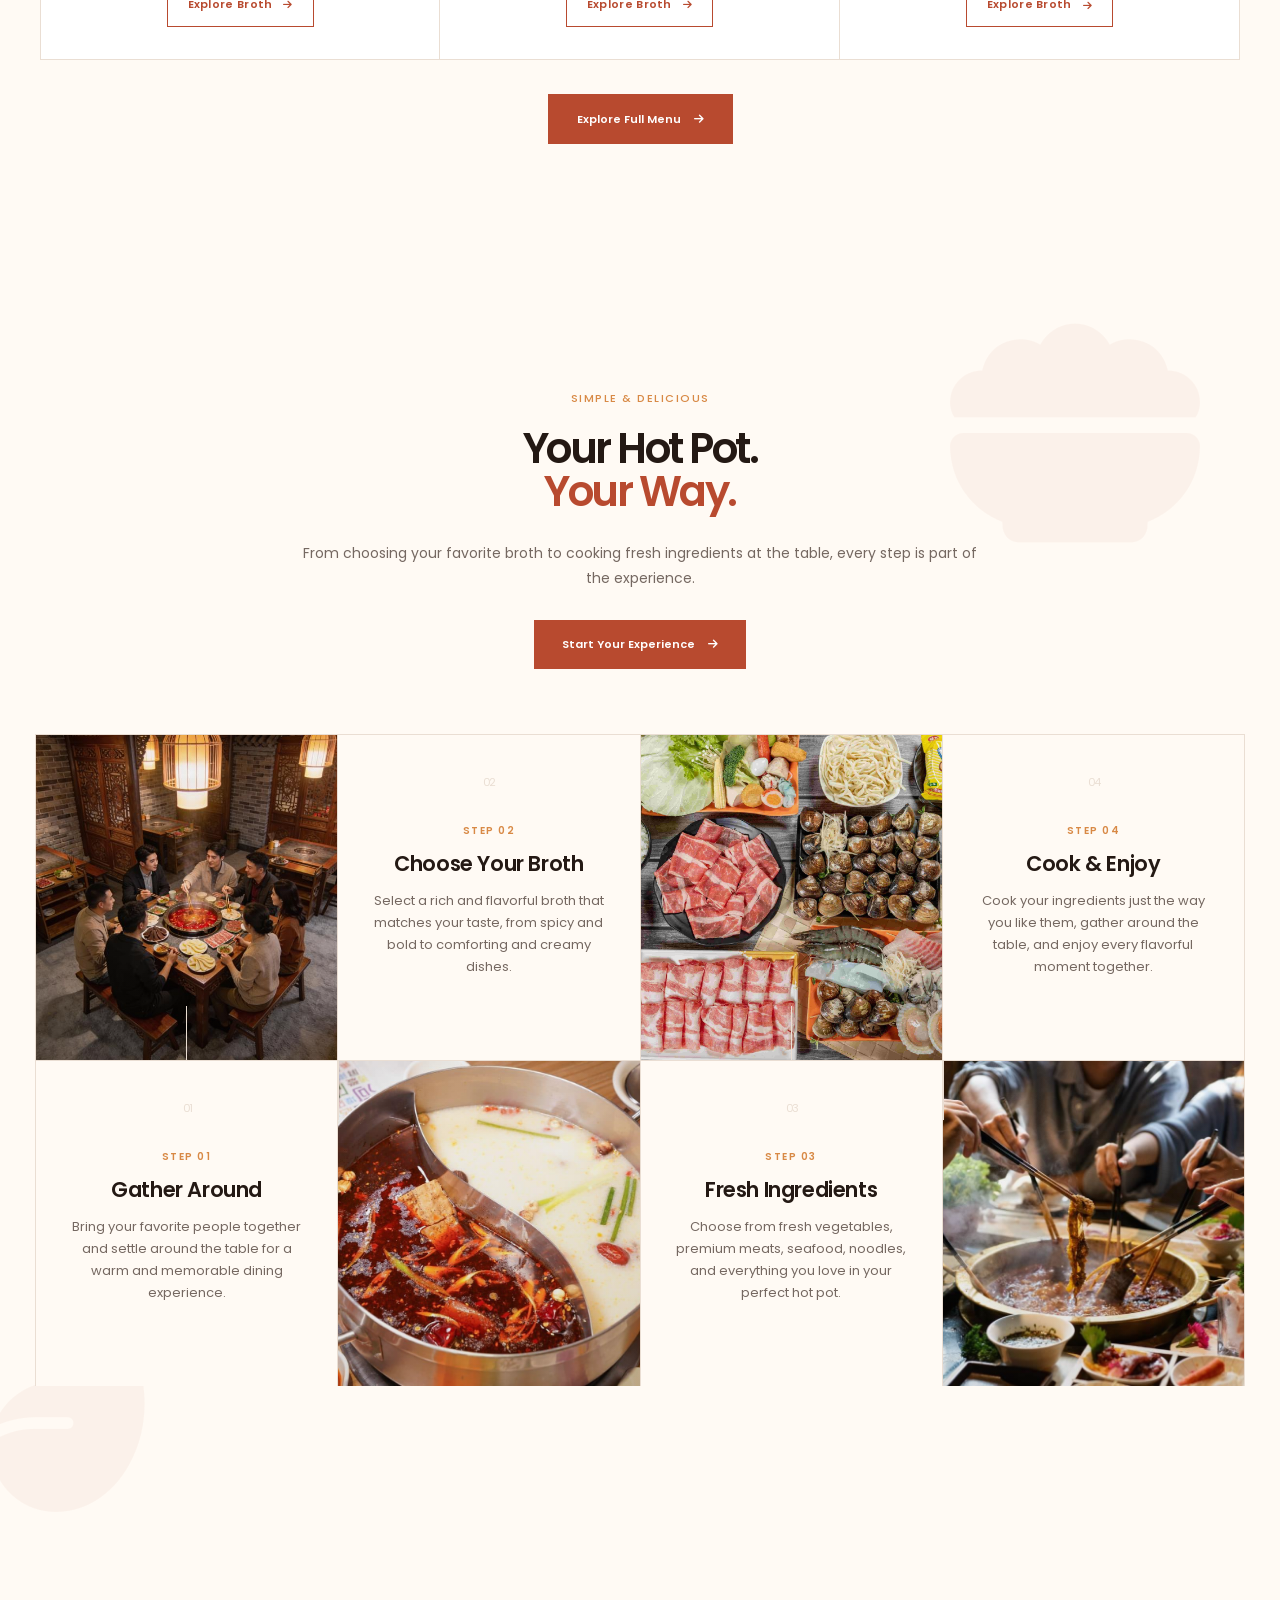
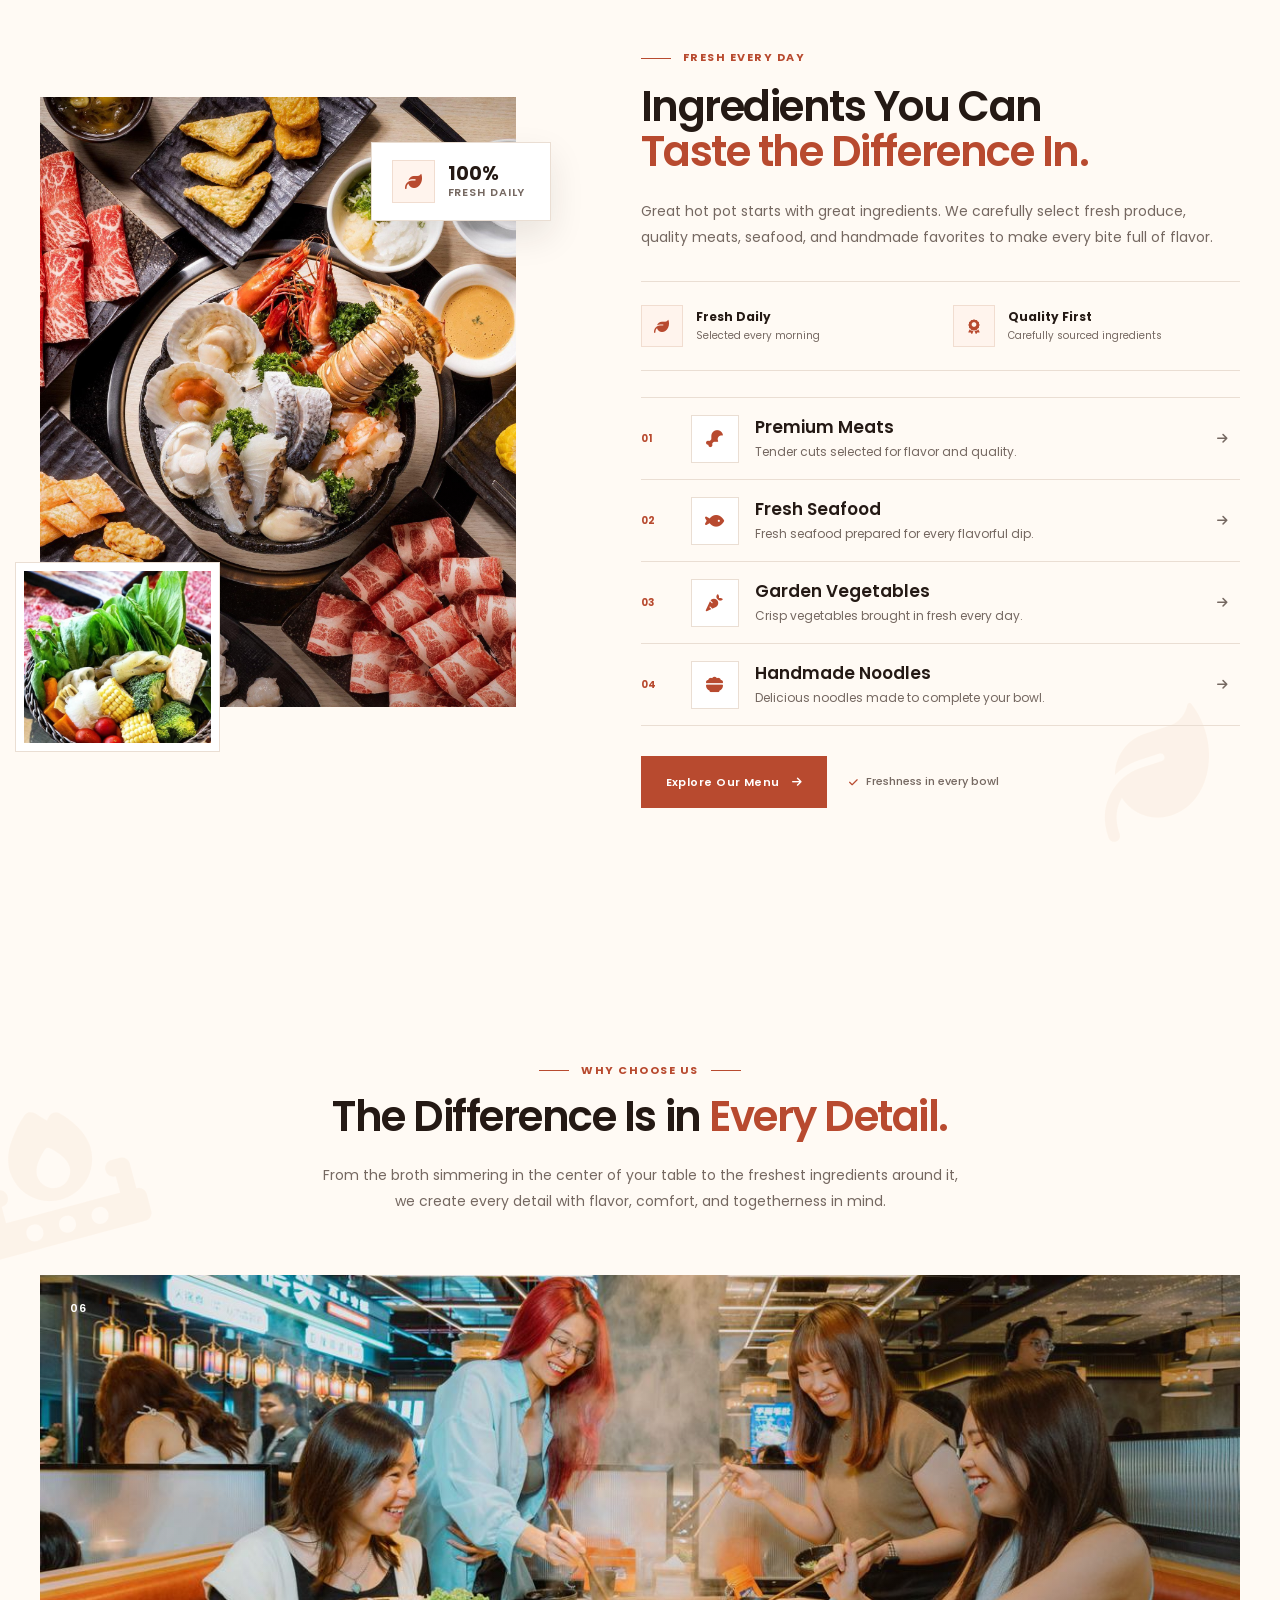
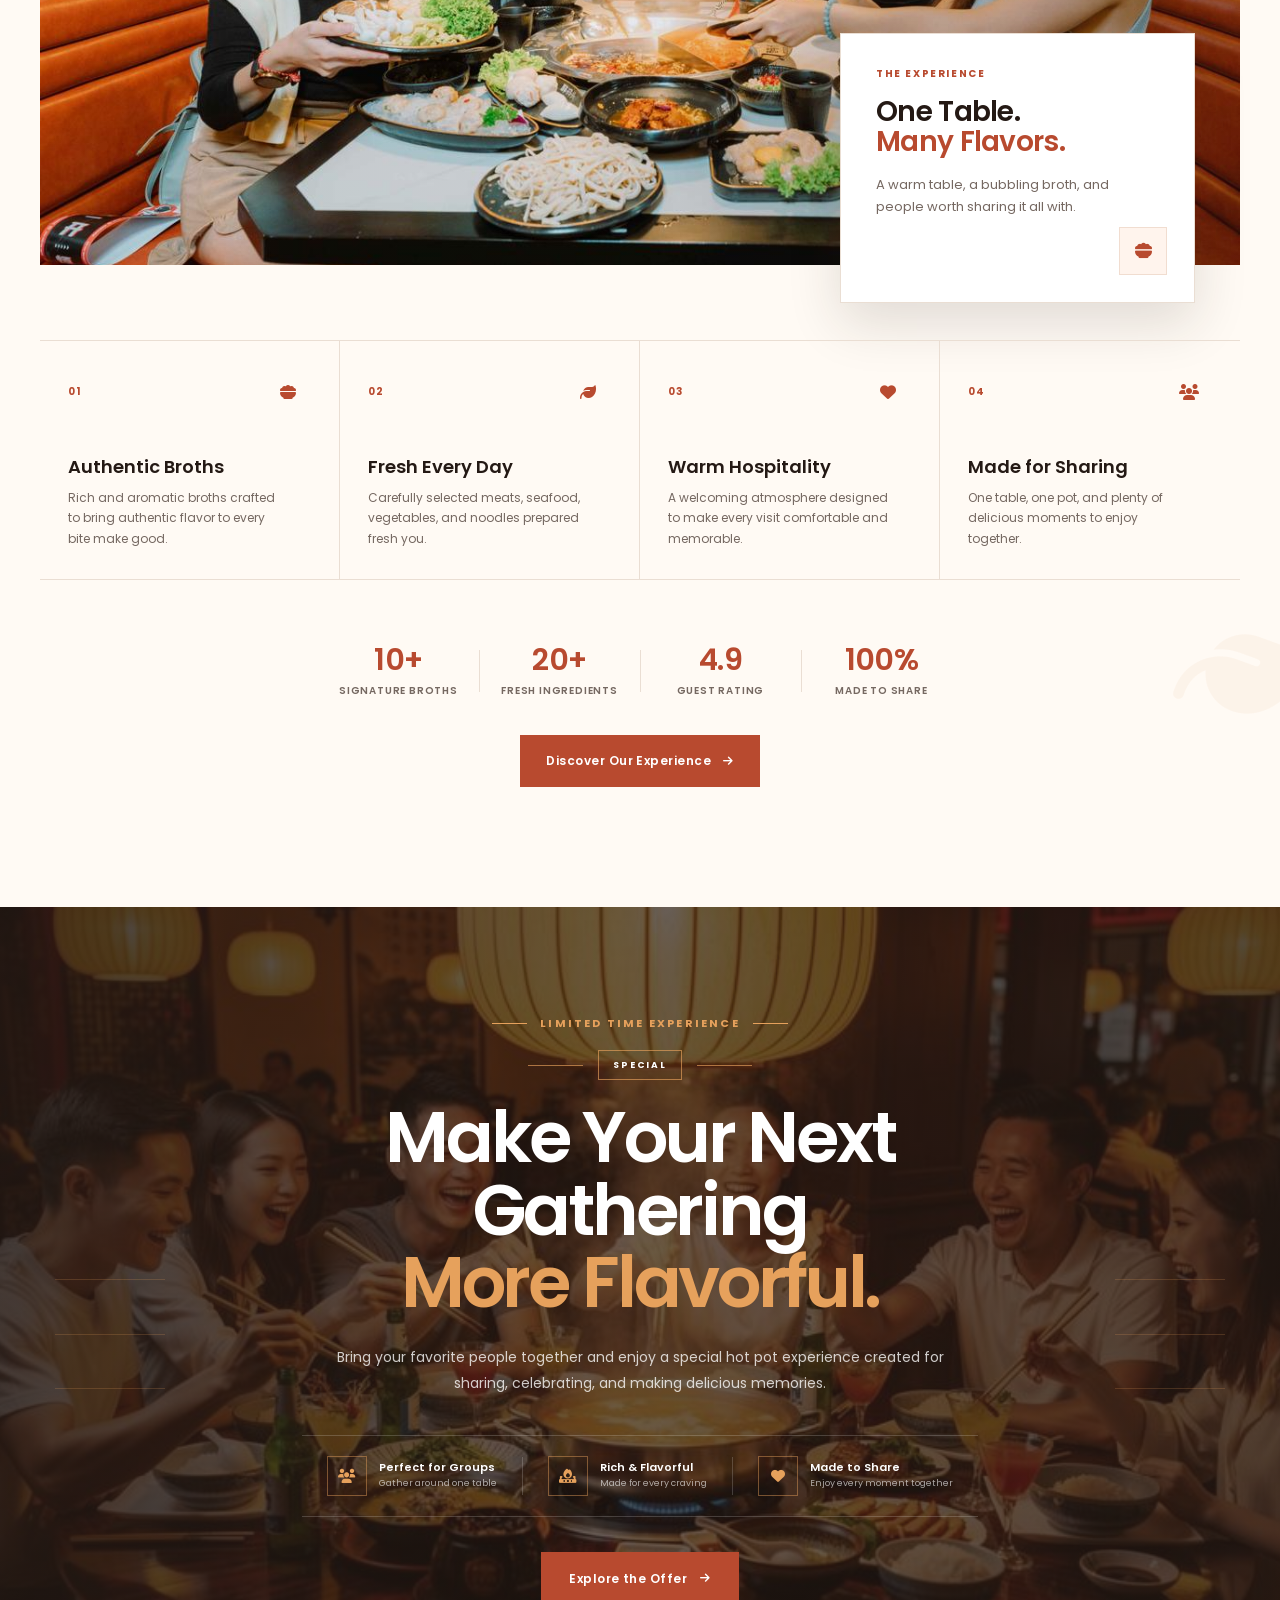
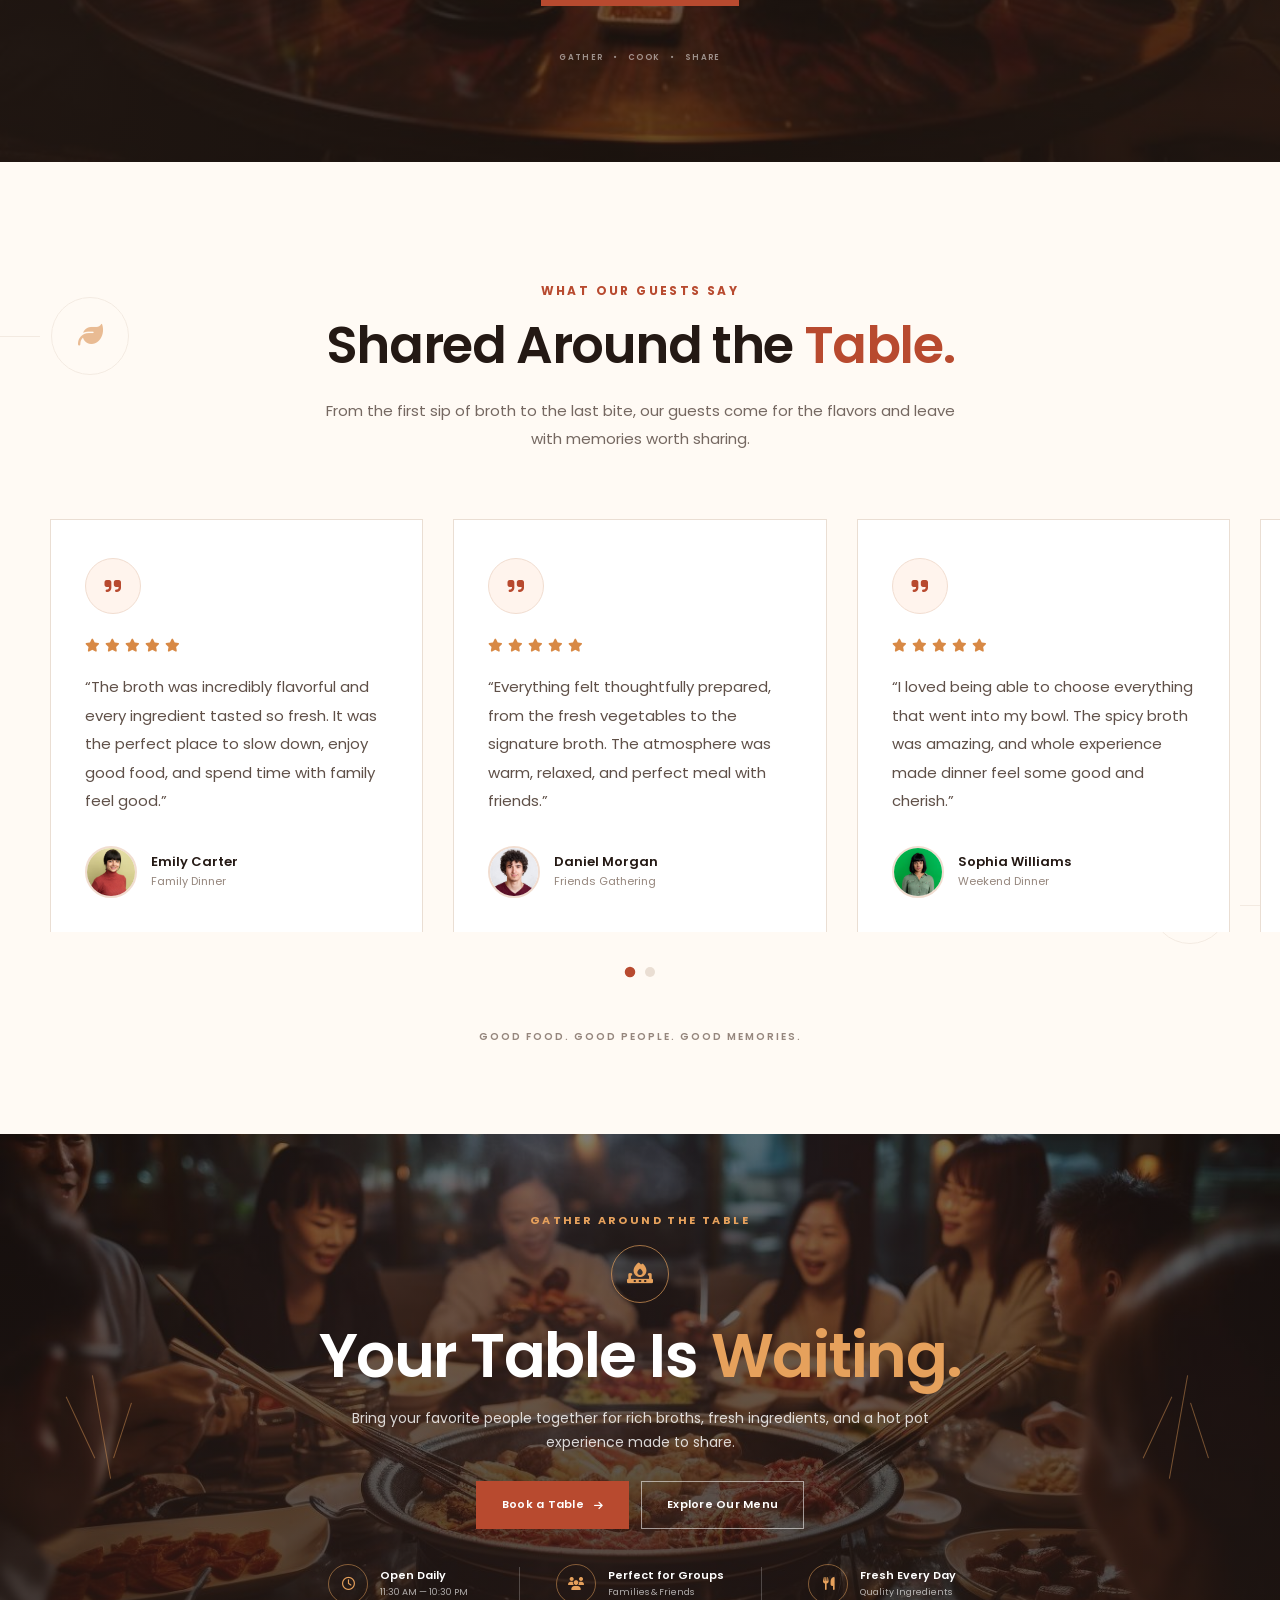
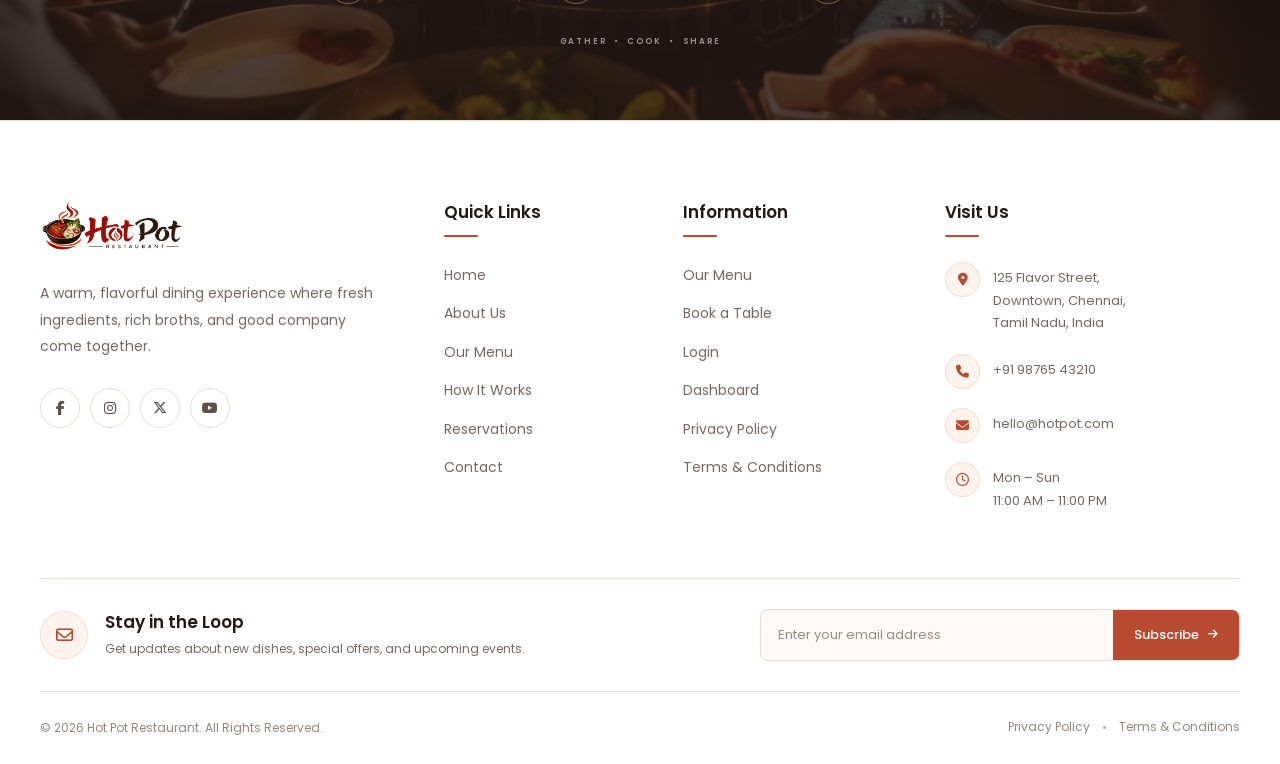
==== commit 75205ba1: "Add files via upload" ====
--- a/index.html
+++ b/index.html
@@ -1625,76 +1625,7 @@
     </div>
 
 
-    <!-- =====================================================
-         SLIDER PAGINATION
-    ====================================================== -->
-
-    <div
-        class="home1-broths-pagination"
-        id="home1BrothsPagination"
-        aria-label="Signature broth navigation"
-    >
-
-        <button
-            type="button"
-            class="home1-broth-page active"
-            data-slide="0"
-            aria-label="Go to broth slide 1"
-            aria-current="true"
-        >
-            01
-        </button>
-
-        <span
-            class="home1-broth-page-line"
-            aria-hidden="true"
-        ></span>
-
-        <button
-            type="button"
-            class="home1-broth-page"
-            data-slide="1"
-            aria-label="Go to broth slide 2"
-        >
-            02
-        </button>
-
-        <span
-            class="home1-broth-page-line"
-            aria-hidden="true"
-        ></span>
-
-        <button
-            type="button"
-            class="home1-broth-page"
-            data-slide="2"
-            aria-label="Go to broth slide 3"
-        >
-            03
-        </button>
-
-        <span
-            class="home1-broth-page-line"
-            aria-hidden="true"
-        ></span>
-
-        <button
-            type="button"
-            class="home1-broth-page"
-            data-slide="3"
-            aria-label="Go to broth slide 4"
-        >
-            04
-        </button>
-
-        <span
-            class="home1-broth-page-line"
-            aria-hidden="true"
-        ></span>
-
-        
-    </div>
-
+    
 
     <!-- =====================================================
          FULL MENU BUTTON
--- a/css/style.css
+++ b/css/style.css
@@ -0,0 +1,39844 @@
+/* =========================================================
+   HOT POT RESTAURANT
+   PART 2 — MAIN CSS
+   DESKTOP + DARK MODE + RTL
+========================================================= */
+
+
+/* =========================================================
+   01. ROOT VARIABLES
+========================================================= */
+
+:root {
+
+    /* ---------------- COLORS ---------------- */
+
+    --primary-color: #b84a2f;
+    --primary-hover: #963a24;
+
+    --secondary-color: #d88945;
+    --accent-color: #e6a15c;
+
+    --body-bg: #fffaf4;
+    --section-bg: #ffffff;
+    --card-bg: #ffffff;
+
+    --header-bg: #ffffff;
+    --dropdown-bg: #ffffff;
+
+    --text-color: #2c211c;
+    --heading-color: #241914;
+    --muted-text: #756861;
+
+    --border-color: #eaded3;
+
+    --white: #ffffff;
+
+    --shadow-color: rgba(44, 33, 28, 0.10);
+
+
+    /* ---------------- TYPOGRAPHY ---------------- */
+
+    --font-family: "Poppins", sans-serif;
+
+    --body-font-size: 15px;
+
+    --nav-font-size: 14px;
+
+    --button-font-size: 14px;
+
+
+    /* ---------------- LAYOUT ---------------- */
+
+    --container-width: 1320px;
+
+    --header-height: 82px;
+
+    --logo-height: 55px;
+
+
+    /* ---------------- RADIUS ---------------- */
+
+    --radius-sm: 6px;
+
+    --radius-md: 8px;
+
+    --radius-lg: 12px;
+
+
+    /* ---------------- TRANSITION ---------------- */
+
+    --transition: 0.3s ease;
+}
+
+
+/* =========================================================
+   02. DARK MODE VARIABLES
+========================================================= */
+
+body.dark-mode {
+
+    --body-bg: #171311;
+
+    --section-bg: #1e1916;
+
+    --card-bg: #251f1c;
+
+    --header-bg: #171311;
+
+    --dropdown-bg: #241d1a;
+
+    --text-color: #eee5df;
+
+    --heading-color: #fff8f3;
+
+    --muted-text: #b9aaa1;
+
+    --border-color: #3c302a;
+
+    --shadow-color: rgba(0, 0, 0, 0.40);
+
+    --primary-color: #d76543;
+
+    --primary-hover: #e47854;
+
+    --secondary-color: #e29a58;
+}
+
+
+/* =========================================================
+   03. GLOBAL RESET
+========================================================= */
+
+*,
+*::before,
+*::after {
+
+    margin: 0;
+
+    padding: 0;
+
+    box-sizing: border-box;
+}
+
+
+html {
+
+    scroll-behavior: smooth;
+
+    max-width: 100%;
+
+    overflow-x: hidden;
+}
+
+
+body {
+
+    margin: 0;
+
+    padding: 0;
+
+    width: 100%;
+
+    min-height: 100vh;
+
+    font-family: var(--font-family);
+
+    font-size: var(--body-font-size);
+
+    font-weight: 400;
+
+    line-height: 1.7;
+
+    color: var(--text-color);
+
+    background-color: var(--body-bg);
+
+    overflow-x: hidden;
+
+    transition:
+        background-color var(--transition),
+        color var(--transition);
+}
+
+
+body,
+button,
+a,
+input,
+textarea,
+select {
+
+    font-family: var(--font-family);
+}
+
+
+button,
+input,
+textarea,
+select {
+
+    font-size: inherit;
+}
+
+
+button {
+
+    border: 0;
+
+    outline: 0;
+
+    cursor: pointer;
+
+    background: none;
+}
+
+
+a {
+
+    color: inherit;
+
+    text-decoration: none;
+}
+
+
+ul,
+ol {
+
+    list-style: none;
+
+    margin: 0;
+
+    padding: 0;
+}
+
+
+img {
+
+    display: block;
+
+    max-width: 100%;
+
+    height: auto;
+}
+
+
+/* =========================================================
+   04. HEADER
+========================================================= */
+
+.site-header {
+
+    position: fixed;
+
+    top: 0;
+
+    left: 0;
+
+    width: 100%;
+
+    height: var(--header-height);
+
+    background-color: var(--header-bg);
+
+    border-bottom: 1px solid var(--border-color);
+
+    z-index: 1000;
+
+    transition:
+        background-color var(--transition),
+        border-color var(--transition),
+        box-shadow var(--transition);
+}
+
+
+/* =========================================================
+   05. HEADER CONTAINER
+========================================================= */
+
+.header-container {
+
+    width: min(
+        calc(100% - 60px),
+        var(--container-width)
+    );
+
+    height: 100%;
+
+    margin: 0 auto;
+
+    display: flex;
+
+    align-items: center;
+
+    gap: 30px;
+}
+
+
+/* =========================================================
+   06. LOGO
+========================================================= */
+
+.site-logo {
+
+    flex-shrink: 0;
+
+    height: 100%;
+
+    display: inline-flex;
+
+    align-items: center;
+
+    justify-content: center;
+}
+
+
+.site-logo img {
+
+    width: auto;
+
+    height: var(--logo-height);
+
+    max-width: 220px;
+
+    object-fit: contain;
+}
+
+
+/* ---------------- LIGHT MODE LOGO ---------------- */
+
+.logo-dark {
+
+    display: block !important;
+}
+
+
+.logo-light {
+
+    display: none !important;
+}
+
+
+/* ---------------- DARK MODE LOGO ---------------- */
+
+body.dark-mode .logo-dark {
+
+    display: none !important;
+}
+
+
+body.dark-mode .logo-light {
+
+    display: block !important;
+}
+
+
+/* =========================================================
+   07. MAIN NAVIGATION
+========================================================= */
+
+.main-navigation {
+
+    flex: 1;
+
+    height: 100%;
+
+    display: flex;
+
+    align-items: center;
+
+    justify-content: center;
+}
+
+
+.nav-menu {
+
+    height: 100%;
+
+    display: flex;
+
+    align-items: center;
+
+    justify-content: center;
+
+    gap: 4px;
+}
+
+
+.nav-item {
+
+    position: relative;
+
+    height: 100%;
+
+    display: flex;
+
+    align-items: center;
+}
+
+
+/* =========================================================
+   08. NAVIGATION LINK
+========================================================= */
+
+.nav-link {
+
+    position: relative;
+
+    height: 100%;
+
+    padding: 0 12px;
+
+    display: inline-flex;
+
+    align-items: center;
+
+    justify-content: center;
+
+    gap: 7px;
+
+    color: var(--text-color);
+
+    font-size: var(--nav-font-size);
+
+    font-weight: 500;
+
+    white-space: nowrap;
+
+    transition:
+        color var(--transition);
+}
+
+
+.nav-link:hover {
+
+    color: var(--primary-color);
+}
+
+
+/* =========================================================
+   09. NAVIGATION ACTIVE / HOVER LINE
+========================================================= */
+
+.nav-link::after {
+
+    content: "";
+
+    position: absolute;
+
+    left: 12px;
+
+    right: 12px;
+
+    bottom: 18px;
+
+    height: 2px;
+
+    border-radius: 10px;
+
+    background-color: var(--primary-color);
+
+    transform: scaleX(0);
+
+    transform-origin: center;
+
+    transition:
+        transform var(--transition);
+}
+
+
+.nav-link:hover::after,
+.nav-link.active::after {
+
+    transform: scaleX(1);
+}
+
+
+/* =========================================================
+   10. HOME DROPDOWN
+========================================================= */
+
+.has-dropdown {
+
+    position: relative;
+}
+
+
+/* =========================================================
+   11. DROPDOWN ICON
+========================================================= */
+
+.dropdown-icon {
+
+    width: 14px;
+
+    height: 14px;
+
+    flex-shrink: 0;
+
+    display: inline-flex;
+
+    align-items: center;
+
+    justify-content: center;
+
+    transition:
+        transform var(--transition);
+}
+
+
+.dropdown-icon i {
+
+    font-size: 9px;
+
+    line-height: 1;
+}
+
+
+/* Rotate dropdown arrow */
+
+.has-dropdown:hover .dropdown-icon {
+
+    transform: rotate(180deg);
+}
+
+
+/* =========================================================
+   12. DROPDOWN MENU
+========================================================= */
+
+.dropdown-menu {
+
+    position: absolute;
+
+    top: calc(100% - 1px);
+
+    left: 50%;
+
+    min-width: 190px;
+
+    padding: 10px;
+
+    background-color: var(--dropdown-bg);
+
+    border: 1px solid var(--border-color);
+
+    border-radius: var(--radius-md);
+
+    box-shadow:
+        0 16px 40px var(--shadow-color);
+
+    opacity: 0;
+
+    visibility: hidden;
+
+    pointer-events: none;
+
+    transform:
+        translate(-50%, 12px);
+
+    transition:
+        opacity var(--transition),
+        visibility var(--transition),
+        transform var(--transition);
+
+    z-index: 1100;
+}
+
+
+/* Show dropdown */
+
+.has-dropdown:hover .dropdown-menu {
+
+    opacity: 1;
+
+    visibility: visible;
+
+    pointer-events: auto;
+
+    transform:
+        translate(-50%, 0);
+}
+
+
+/* =========================================================
+   13. DROPDOWN ITEMS
+========================================================= */
+
+.dropdown-item {
+
+    width: 100%;
+}
+
+
+.dropdown-link {
+
+    width: 100%;
+
+    min-height: 42px;
+
+    padding: 9px 14px;
+
+    display: flex;
+
+    align-items: center;
+
+    color: var(--text-color);
+
+    font-size: 14px;
+
+    font-weight: 500;
+
+    border-radius: 5px;
+
+    transition:
+        color var(--transition),
+        background-color var(--transition);
+}
+
+
+.dropdown-link:hover {
+
+    color: var(--white);
+
+    background-color: var(--primary-color);
+}
+
+
+/* =========================================================
+   14. HEADER ACTIONS
+========================================================= */
+
+.header-actions {
+
+    flex-shrink: 0;
+
+    display: flex;
+
+    align-items: center;
+
+    justify-content: flex-end;
+
+    gap: 8px;
+}
+
+
+/* =========================================================
+   15. RTL + DARK MODE ACTION BUTTON
+========================================================= */
+
+.header-action-btn {
+
+    min-width: 42px;
+
+    height: 42px;
+
+    padding: 0 11px;
+
+    display: inline-flex;
+
+    align-items: center;
+
+    justify-content: center;
+
+    color: var(--text-color);
+
+    background-color: transparent;
+
+    border: 1px solid var(--border-color);
+
+    border-radius: var(--radius-sm);
+
+    font-size: 12px;
+
+    font-weight: 600;
+
+    transition:
+        color var(--transition),
+        background-color var(--transition),
+        border-color var(--transition),
+        transform var(--transition);
+}
+
+
+.header-action-btn:hover {
+
+    color: var(--primary-color);
+
+    background-color: rgba(184, 74, 47, 0.06);
+
+    border-color: var(--primary-color);
+
+    transform: translateY(-1px);
+}
+
+
+/* =========================================================
+   16. DARK MODE ICON
+========================================================= */
+
+.dark-mode-icon {
+
+    width: 18px;
+
+    height: 18px;
+
+    display: inline-flex;
+
+    align-items: center;
+
+    justify-content: center;
+}
+
+
+.dark-mode-icon i {
+
+    font-size: 15px;
+
+    line-height: 1;
+}
+
+
+/* =========================================================
+   17. HEADER BUTTONS
+========================================================= */
+
+.header-btn {
+
+    height: 42px;
+
+    padding: 0 17px;
+
+    display: inline-flex;
+
+    align-items: center;
+
+    justify-content: center;
+
+    border-radius: var(--radius-sm);
+
+    font-size: var(--button-font-size);
+
+    font-weight: 600;
+
+    white-space: nowrap;
+
+    transition:
+        color var(--transition),
+        background-color var(--transition),
+        border-color var(--transition),
+        transform var(--transition);
+}
+
+
+/* =========================================================
+   18. LOGIN BUTTON
+========================================================= */
+
+.login-btn {
+
+    color: var(--primary-color);
+
+    background-color: transparent;
+
+    border: 1px solid var(--primary-color);
+}
+
+
+.login-btn:hover {
+
+    color: var(--white);
+
+    background-color: var(--primary-color);
+
+    border-color: var(--primary-color);
+
+    transform: translateY(-1px);
+}
+
+
+/* =========================================================
+   19. DASHBOARD BUTTON
+========================================================= */
+
+.dashboard-btn {
+
+    color: var(--white);
+
+    background-color: var(--primary-color);
+
+    border: 1px solid var(--primary-color);
+}
+
+
+.dashboard-btn:hover {
+
+    color: var(--white);
+
+    background-color: var(--primary-hover);
+
+    border-color: var(--primary-hover);
+
+    transform: translateY(-1px);
+}
+
+
+/* =========================================================
+   20. HAMBURGER BASE
+   Display handled in PART 3
+========================================================= */
+
+.hamburger-btn {
+
+    display: none;
+
+    width: 44px;
+
+    height: 44px;
+
+    flex-shrink: 0;
+
+    align-items: center;
+
+    justify-content: center;
+
+    flex-direction: column;
+
+    gap: 5px;
+
+    color: var(--text-color);
+
+    background-color: transparent;
+
+    border: 1px solid var(--border-color);
+
+    border-radius: var(--radius-sm);
+}
+
+
+.hamburger-line {
+
+    width: 21px;
+
+    height: 2px;
+
+    display: block;
+
+    background-color: currentColor;
+
+    border-radius: 5px;
+
+    transition:
+        transform var(--transition),
+        opacity var(--transition);
+}
+
+
+/* =========================================================
+   21. MOBILE MENU BASE
+   Full responsive styling in PART 3
+========================================================= */
+
+.mobile-menu {
+
+    display: none;
+
+    background-color: var(--header-bg);
+
+    color: var(--text-color);
+
+    border-top: 1px solid var(--border-color);
+}
+
+
+/* =========================================================
+   22. MOBILE DROPDOWN ICON BASE
+========================================================= */
+
+.mobile-dropdown-icon {
+
+    width: 18px;
+
+    height: 18px;
+
+    flex-shrink: 0;
+
+    display: inline-flex;
+
+    align-items: center;
+
+    justify-content: center;
+
+    transition:
+        transform var(--transition);
+}
+
+
+.mobile-dropdown-icon i {
+
+    font-size: 10px;
+
+    line-height: 1;
+}
+
+
+/* Open mobile dropdown */
+
+.mobile-has-dropdown.active
+.mobile-dropdown-icon {
+
+    transform: rotate(180deg);
+}
+
+
+/* =========================================================
+   23. DARK MODE HEADER
+========================================================= */
+
+body.dark-mode .site-header {
+
+    box-shadow:
+        0 4px 20px rgba(0, 0, 0, 0.22);
+}
+
+
+/* =========================================================
+   24. DARK MODE ACTION HOVER
+========================================================= */
+
+body.dark-mode .header-action-btn:hover {
+
+    background-color: rgba(215, 101, 67, 0.12);
+}
+
+
+/* =========================================================
+   25. DARK MODE DROPDOWN
+========================================================= */
+
+body.dark-mode .dropdown-menu {
+
+    background-color: var(--dropdown-bg);
+
+    border-color: var(--border-color);
+
+    box-shadow:
+        0 18px 45px rgba(0, 0, 0, 0.45);
+}
+
+
+/* =========================================================
+   26. DARK MODE FORM SUPPORT
+========================================================= */
+
+body.dark-mode input,
+body.dark-mode textarea,
+body.dark-mode select {
+
+    color: var(--text-color);
+
+    background-color: var(--card-bg);
+
+    border-color: var(--border-color);
+}
+
+
+body.dark-mode input::placeholder,
+body.dark-mode textarea::placeholder {
+
+    color: var(--muted-text);
+}
+
+
+/* =========================================================
+   27. DARK MODE HEADINGS
+========================================================= */
+
+body.dark-mode h1,
+body.dark-mode h2,
+body.dark-mode h3,
+body.dark-mode h4,
+body.dark-mode h5,
+body.dark-mode h6 {
+
+    color: var(--heading-color);
+}
+
+
+/* =========================================================
+   28. RTL BASE
+========================================================= */
+
+html[dir="rtl"] {
+
+    direction: rtl;
+}
+
+
+html[dir="rtl"] body {
+
+    direction: rtl;
+
+    text-align: right;
+}
+
+
+/* =========================================================
+   29. RTL HEADER
+========================================================= */
+
+html[dir="rtl"] .header-container {
+
+    direction: rtl;
+}
+
+
+html[dir="rtl"] .main-navigation {
+
+    direction: rtl;
+}
+
+
+html[dir="rtl"] .nav-menu {
+
+    direction: rtl;
+}
+
+
+/* =========================================================
+   30. RTL NAVIGATION LINK
+========================================================= */
+
+html[dir="rtl"] .nav-link {
+
+    direction: rtl;
+}
+
+
+/* =========================================================
+   31. RTL DROPDOWN
+========================================================= */
+
+html[dir="rtl"] .dropdown-menu {
+
+    left: auto;
+
+    right: 50%;
+
+    transform:
+        translate(50%, 12px);
+}
+
+
+html[dir="rtl"]
+.has-dropdown:hover
+.dropdown-menu {
+
+    transform:
+        translate(50%, 0);
+}
+
+
+/* =========================================================
+   32. RTL DROPDOWN ICON
+========================================================= */
+
+/*
+   Home
+   ▼
+
+   In RTL the icon remains next to the text.
+   It does not jump to the opposite side.
+*/
+
+html[dir="rtl"] .dropdown-toggle {
+
+    flex-direction: row;
+}
+
+
+html[dir="rtl"] .dropdown-icon {
+
+    margin: 0;
+
+    transform: none;
+}
+
+
+html[dir="rtl"]
+.has-dropdown:hover
+.dropdown-icon {
+
+    transform: rotate(180deg);
+}
+
+
+/* =========================================================
+   33. RTL DROPDOWN TEXT
+========================================================= */
+
+html[dir="rtl"] .dropdown-link {
+
+    direction: rtl;
+
+    text-align: right;
+}
+
+
+/* =========================================================
+   34. RTL HEADER ACTIONS
+========================================================= */
+
+html[dir="rtl"] .header-actions {
+
+    direction: rtl;
+}
+
+
+/* =========================================================
+   35. RTL BUTTONS
+========================================================= */
+
+html[dir="rtl"] .header-btn,
+html[dir="rtl"] .header-action-btn {
+
+    direction: rtl;
+}
+
+
+/* =========================================================
+   36. RTL MOBILE BASE
+========================================================= */
+
+html[dir="rtl"] .mobile-menu {
+
+    direction: rtl;
+
+    text-align: right;
+}
+
+
+html[dir="rtl"] .mobile-nav-menu {
+
+    direction: rtl;
+}
+
+
+html[dir="rtl"] .mobile-actions {
+
+    direction: rtl;
+}
+
+
+/* =========================================================
+   37. FOCUS
+========================================================= */
+
+a:focus-visible,
+button:focus-visible {
+
+    outline: 2px solid var(--primary-color);
+
+    outline-offset: 3px;
+}
+
+
+/* =========================================================
+   38. TRANSITION SUPPORT
+========================================================= */
+
+.site-header,
+.dropdown-menu,
+.header-action-btn,
+.header-btn,
+.nav-link,
+.dropdown-link,
+.mobile-menu {
+
+    transition:
+        background-color var(--transition),
+        color var(--transition),
+        border-color var(--transition),
+        box-shadow var(--transition),
+        transform var(--transition),
+        opacity var(--transition);
+}
+
+
+/* =========================================================
+   39. HEADER CONTENT PROTECTION
+========================================================= */
+
+.site-logo,
+.main-navigation,
+.header-actions,
+.hamburger-btn {
+
+    min-width: 0;
+}
+
+
+/* =========================================================
+   40. HEADER LAYERING
+========================================================= */
+
+.site-logo {
+
+    position: relative;
+
+    z-index: 2;
+}
+
+
+.main-navigation {
+
+    position: relative;
+
+    z-index: 1;
+}
+
+
+.header-actions {
+
+    position: relative;
+
+    z-index: 2;
+}
+
+
+.hamburger-btn {
+
+    position: relative;
+
+    z-index: 2;
+}
+/* =========================================================
+   RTL TOGGLE ICON
+========================================================= */
+
+.rtl-toggle i,
+.mobile-rtl-toggle i {
+
+    font-size: 14px;
+
+    line-height: 1;
+
+    display: inline-flex;
+
+    align-items: center;
+
+    justify-content: center;
+}
+
+
+
+
+
+
+
+
+/****footer*****/
+
+/* =========================================================
+   FOOTER — PART 2
+   LIGHT / WHITE FOOTER
+========================================================= */
+
+.site-footer {
+    position: relative;
+    width: 100%;
+
+    background: #ffffff;
+    color: #2c211c;
+
+    margin-top: 0;
+
+    overflow: hidden;
+
+    border-top: 1px solid #eaded3;
+}
+
+
+/* =========================================================
+   FOOTER CONTAINER
+========================================================= */
+
+.footer-container {
+    width: min(1320px, calc(100% - 48px));
+
+    margin: 0 auto;
+}
+
+
+/* =========================================================
+   FOOTER TOP
+========================================================= */
+
+.footer-top {
+    display: grid;
+
+    grid-template-columns:
+        1.5fr
+        0.8fr
+        0.9fr
+        1.25fr;
+
+    gap: 70px;
+
+    padding: 80px 0 65px;
+}
+
+
+/* =========================================================
+   FOOTER BRAND
+========================================================= */
+
+.footer-brand {
+    max-width: 360px;
+}
+
+
+/* =========================================================
+   FOOTER LOGO
+========================================================= */
+
+.footer-logo {
+    display: inline-flex;
+    align-items: center;
+
+    width: fit-content;
+
+    text-decoration: none;
+
+    margin-bottom: 24px;
+}
+
+.footer-logo img {
+    display: block;
+
+    width: auto;
+    height: 55px;
+
+    max-width: 220px;
+
+    object-fit: contain;
+}
+
+
+/* Light mode logo */
+
+.footer-logo-dark {
+    display: block !important;
+}
+
+.footer-logo-light {
+    display: none !important;
+}
+
+
+/* =========================================================
+   FOOTER DESCRIPTION
+========================================================= */
+
+.footer-description {
+    margin: 0;
+
+    max-width: 350px;
+
+    font-family: "Poppins", sans-serif;
+
+    font-size: 14px;
+
+    line-height: 1.9;
+
+    color: #756861;
+}
+
+
+/* =========================================================
+   FOOTER SOCIAL
+========================================================= */
+
+.footer-social {
+    display: flex;
+
+    align-items: center;
+
+    gap: 10px;
+
+    margin-top: 28px;
+}
+
+.footer-social-link {
+    width: 40px;
+    height: 40px;
+
+    display: inline-flex;
+
+    align-items: center;
+    justify-content: center;
+
+    border: 1px solid #eaded3;
+
+    border-radius: 50%;
+
+    background: #ffffff;
+
+    color: #5f5048;
+
+    text-decoration: none;
+
+    font-size: 14px;
+
+    transition:
+        background-color 0.25s ease,
+        color 0.25s ease,
+        border-color 0.25s ease,
+        transform 0.25s ease;
+}
+
+.footer-social-link:hover {
+    background: #b84a2f;
+
+    border-color: #b84a2f;
+
+    color: #ffffff;
+
+    transform: translateY(-3px);
+}
+
+
+/* =========================================================
+   FOOTER COLUMNS
+========================================================= */
+
+.footer-column {
+    min-width: 0;
+}
+
+
+/* =========================================================
+   FOOTER TITLE
+========================================================= */
+
+.footer-title {
+    position: relative;
+
+    margin: 0 0 25px;
+
+    padding-bottom: 12px;
+
+    font-family: "Poppins", sans-serif;
+
+    font-size: 17px;
+
+    font-weight: 600;
+
+    line-height: 1.4;
+
+    color: #241914;
+}
+
+.footer-title::after {
+    content: "";
+
+    position: absolute;
+
+    left: 0;
+    bottom: 0;
+
+    width: 34px;
+    height: 2px;
+
+    background: #b84a2f;
+
+    border-radius: 10px;
+}
+
+
+/* =========================================================
+   FOOTER LINKS
+========================================================= */
+
+.footer-links {
+    list-style: none;
+
+    padding: 0;
+    margin: 0;
+
+    display: flex;
+
+    flex-direction: column;
+
+    gap: 13px;
+}
+
+.footer-links li {
+    margin: 0;
+    padding: 0;
+}
+
+.footer-links a {
+    position: relative;
+
+    display: inline-flex;
+
+    align-items: center;
+
+    color: #756861;
+
+    text-decoration: none;
+
+    font-family: "Poppins", sans-serif;
+
+    font-size: 14px;
+
+    font-weight: 400;
+
+    line-height: 1.6;
+
+    transition:
+        color 0.25s ease,
+        padding-left 0.25s ease;
+}
+
+.footer-links a::before {
+    content: "→";
+
+    opacity: 0;
+
+    position: absolute;
+
+    left: -17px;
+
+    font-size: 12px;
+
+    color: #b84a2f;
+
+    transition:
+        opacity 0.25s ease,
+        transform 0.25s ease;
+}
+
+.footer-links a:hover {
+    color: #b84a2f;
+
+    padding-left: 17px;
+}
+
+.footer-links a:hover::before {
+    opacity: 1;
+
+    transform: translateX(2px);
+}
+
+
+/* =========================================================
+   FOOTER CONTACT
+========================================================= */
+
+.footer-contact {
+    max-width: 300px;
+}
+
+.footer-contact-item {
+    display: flex;
+
+    align-items: flex-start;
+
+    gap: 13px;
+
+    margin-bottom: 19px;
+}
+
+.footer-contact-item:last-child {
+    margin-bottom: 0;
+}
+
+
+/* =========================================================
+   CONTACT ICON
+========================================================= */
+
+.footer-contact-icon {
+    width: 35px;
+    height: 35px;
+
+    flex: 0 0 35px;
+
+    display: inline-flex;
+
+    align-items: center;
+    justify-content: center;
+
+    background: #fff4ed;
+
+    border: 1px solid #f1ddd0;
+
+    border-radius: 50%;
+
+    color: #b84a2f;
+
+    font-size: 13px;
+}
+
+
+/* =========================================================
+   CONTACT TEXT
+========================================================= */
+
+.footer-contact-item p,
+.footer-contact-item a {
+    margin: 0;
+
+    padding-top: 5px;
+
+    color: #756861;
+
+    text-decoration: none;
+
+    font-family: "Poppins", sans-serif;
+
+    font-size: 13px;
+
+    line-height: 1.75;
+
+    transition: color 0.25s ease;
+}
+
+.footer-contact-item a:hover {
+    color: #b84a2f;
+}
+
+
+/* =========================================================
+   FOOTER NEWSLETTER
+========================================================= */
+
+.footer-newsletter {
+    display: flex;
+
+    align-items: center;
+
+    justify-content: space-between;
+
+    gap: 40px;
+
+    padding: 30px 0;
+
+    border-top: 1px solid #eaded3;
+
+    border-bottom: 1px solid #eaded3;
+}
+
+
+/* =========================================================
+   NEWSLETTER CONTENT
+========================================================= */
+
+.footer-newsletter-content {
+    display: flex;
+
+    align-items: center;
+
+    gap: 17px;
+
+    min-width: 0;
+}
+
+.footer-newsletter-icon {
+    width: 48px;
+    height: 48px;
+
+    flex: 0 0 48px;
+
+    display: inline-flex;
+
+    align-items: center;
+    justify-content: center;
+
+    background: #fff4ed;
+
+    border: 1px solid #f1ddd0;
+
+    border-radius: 50%;
+
+    color: #b84a2f;
+
+    font-size: 17px;
+}
+
+.footer-newsletter-content h3 {
+    margin: 0 0 4px;
+
+    color: #241914;
+
+    font-family: "Poppins", sans-serif;
+
+    font-size: 17px;
+
+    font-weight: 600;
+
+    line-height: 1.4;
+}
+
+.footer-newsletter-content p {
+    margin: 0;
+
+    color: #756861;
+
+    font-family: "Poppins", sans-serif;
+
+    font-size: 12px;
+
+    line-height: 1.6;
+}
+
+
+/* =========================================================
+   NEWSLETTER FORM
+========================================================= */
+
+.footer-newsletter-form {
+    display: flex;
+
+    align-items: stretch;
+
+    width: min(100%, 480px);
+
+    min-width: 380px;
+
+    height: 52px;
+
+    border: 1px solid #eaded3;
+
+    border-radius: 8px;
+
+    overflow: hidden;
+
+    background: #fffaf7;
+
+    transition: border-color 0.25s ease;
+}
+
+.footer-newsletter-form:focus-within {
+    border-color: #b84a2f;
+}
+
+.footer-newsletter-form input {
+    flex: 1;
+
+    min-width: 0;
+
+    width: 100%;
+
+    border: 0;
+
+    outline: 0;
+
+    padding: 0 17px;
+
+    background: transparent;
+
+    color: #2c211c;
+
+    font-family: "Poppins", sans-serif;
+
+    font-size: 13px;
+}
+
+.footer-newsletter-form input::placeholder {
+    color: #9a8b82;
+}
+
+.footer-newsletter-form input:focus {
+    outline: none;
+}
+
+
+/* =========================================================
+   SUBSCRIBE BUTTON
+========================================================= */
+
+.footer-subscribe-btn {
+    flex: 0 0 auto;
+
+    height: 100%;
+
+    display: inline-flex;
+
+    align-items: center;
+    justify-content: center;
+
+    gap: 9px;
+
+    padding: 0 21px;
+
+    border: 0;
+
+    background: #b84a2f;
+
+    color: #ffffff;
+
+    font-family: "Poppins", sans-serif;
+
+    font-size: 13px;
+
+    font-weight: 500;
+
+    cursor: pointer;
+
+    white-space: nowrap;
+
+    transition:
+        background-color 0.25s ease,
+        padding 0.25s ease;
+}
+
+.footer-subscribe-btn:hover {
+    background: #963a24;
+}
+
+.footer-subscribe-btn i {
+    font-size: 11px;
+
+    transition: transform 0.25s ease;
+}
+
+.footer-subscribe-btn:hover i {
+    transform: translateX(3px);
+}
+
+
+/* =========================================================
+   FOOTER BOTTOM
+========================================================= */
+
+.footer-bottom {
+    min-height: 72px;
+
+    display: flex;
+
+    align-items: center;
+
+    justify-content: space-between;
+
+    gap: 30px;
+}
+
+.footer-copyright {
+    margin: 0;
+
+    color: #95867d;
+
+    font-family: "Poppins", sans-serif;
+
+    font-size: 12px;
+
+    line-height: 1.6;
+}
+
+
+/* =========================================================
+   FOOTER BOTTOM LINKS
+========================================================= */
+
+.footer-bottom-links {
+    display: flex;
+
+    align-items: center;
+
+    gap: 13px;
+}
+
+.footer-bottom-links a {
+    color: #95867d;
+
+    text-decoration: none;
+
+    font-family: "Poppins", sans-serif;
+
+    font-size: 12px;
+
+    transition: color 0.25s ease;
+}
+
+.footer-bottom-links a:hover {
+    color: #b84a2f;
+}
+
+.footer-bottom-links span {
+    width: 3px;
+    height: 3px;
+
+    background: #b9aaa1;
+
+    border-radius: 50%;
+}
+
+
+/* =========================================================
+   ACCESSIBILITY
+========================================================= */
+
+.sr-only {
+    position: absolute;
+
+    width: 1px;
+    height: 1px;
+
+    padding: 0;
+    margin: -1px;
+
+    overflow: hidden;
+
+    clip: rect(0, 0, 0, 0);
+
+    white-space: nowrap;
+
+    border: 0;
+}
+
+
+/* =========================================================
+   FOOTER FOCUS
+========================================================= */
+
+.footer-social-link:focus-visible,
+.footer-links a:focus-visible,
+.footer-contact-item a:focus-visible,
+.footer-bottom-links a:focus-visible,
+.footer-subscribe-btn:focus-visible {
+    outline: 2px solid #b84a2f;
+
+    outline-offset: 3px;
+}
+
+
+/* =========================================================
+   RTL — FOOTER
+========================================================= */
+
+html[dir="rtl"] .site-footer {
+    direction: rtl;
+}
+
+html[dir="rtl"] .footer-title::after {
+    left: auto;
+    right: 0;
+}
+
+html[dir="rtl"] .footer-links a {
+    padding-left: 0;
+
+    padding-right: 0;
+}
+
+html[dir="rtl"] .footer-links a::before {
+    content: "←";
+
+    left: auto;
+
+    right: -17px;
+}
+
+html[dir="rtl"] .footer-links a:hover {
+    padding-left: 0;
+
+    padding-right: 17px;
+}
+
+html[dir="rtl"] .footer-links a:hover::before {
+    transform: translateX(-2px);
+}
+
+html[dir="rtl"] .footer-contact-item {
+    flex-direction: row;
+}
+
+html[dir="rtl"] .footer-newsletter-form {
+    direction: rtl;
+}
+
+html[dir="rtl"] .footer-subscribe-btn i {
+    transform: rotate(180deg);
+}
+
+html[dir="rtl"] .footer-subscribe-btn:hover i {
+    transform: rotate(180deg) translateX(3px);
+}
+
+html[dir="rtl"] .footer-bottom {
+    direction: rtl;
+}
+
+
+/* =========================================================
+   DARK MODE
+========================================================= */
+
+body.dark-mode .site-footer {
+    background: #171311;
+
+    color: #eee5df;
+
+    border-top-color: #3c302a;
+}
+
+body.dark-mode .footer-description {
+    color: #b9aaa1;
+}
+
+body.dark-mode .footer-social-link {
+    background: #1e1916;
+
+    border-color: #3c302a;
+
+    color: #d8ccc5;
+}
+
+body.dark-mode .footer-social-link:hover {
+    background: #d76543;
+
+    border-color: #d76543;
+
+    color: #ffffff;
+}
+
+body.dark-mode .footer-title {
+    color: #fff8f3;
+}
+
+body.dark-mode .footer-title::after {
+    background: #d76543;
+}
+
+body.dark-mode .footer-links a {
+    color: #b9aaa1;
+}
+
+body.dark-mode .footer-links a:hover {
+    color: #d76543;
+}
+
+body.dark-mode .footer-links a::before {
+    color: #d76543;
+}
+
+body.dark-mode .footer-contact-icon {
+    background: rgba(215, 101, 67, 0.12);
+
+    border-color: rgba(215, 101, 67, 0.20);
+
+    color: #d76543;
+}
+
+body.dark-mode .footer-contact-item p,
+body.dark-mode .footer-contact-item a {
+    color: #b9aaa1;
+}
+
+body.dark-mode .footer-contact-item a:hover {
+    color: #d76543;
+}
+
+body.dark-mode .footer-newsletter {
+    border-top-color: #3c302a;
+
+    border-bottom-color: #3c302a;
+}
+
+body.dark-mode .footer-newsletter-icon {
+    background: rgba(215, 101, 67, 0.12);
+
+    border-color: rgba(215, 101, 67, 0.20);
+
+    color: #d76543;
+}
+
+body.dark-mode .footer-newsletter-content h3 {
+    color: #fff8f3;
+}
+
+body.dark-mode .footer-newsletter-content p {
+    color: #b9aaa1;
+}
+
+body.dark-mode .footer-newsletter-form {
+    background: #1e1916;
+
+    border-color: #3c302a;
+}
+
+body.dark-mode .footer-newsletter-form:focus-within {
+    border-color: #d76543;
+}
+
+body.dark-mode .footer-newsletter-form input {
+    color: #ffffff;
+}
+
+body.dark-mode .footer-newsletter-form input::placeholder {
+    color: #82756e;
+}
+
+body.dark-mode .footer-copyright,
+body.dark-mode .footer-bottom-links a {
+    color: #81746d;
+}
+
+body.dark-mode .footer-bottom-links a:hover {
+    color: #d76543;
+}
+
+body.dark-mode .footer-bottom-links span {
+    background: #5d5049;
+}
+
+
+/* =========================================================
+   DARK MODE LOGO
+========================================================= */
+
+body.dark-mode .footer-logo-dark {
+    display: none !important;
+}
+
+body.dark-mode .footer-logo-light {
+    display: block !important;
+}
+
+
+
+
+
+
+
+
+
+
+
+/******HOME-1********/
+
+/* =========================================================
+   HOME 1 — HERO SECTION
+========================================================= */
+
+.home1-hero {
+    position: relative;
+
+    width: 100%;
+    min-height: 760px;
+
+    overflow: hidden;
+
+    background: #241914;
+}
+
+
+/* =========================================================
+   HERO SLIDER
+========================================================= */
+
+.home1-hero-slider {
+    position: relative;
+
+    width: 100%;
+    min-height: 760px;
+}
+
+
+/* =========================================================
+   HERO SLIDE
+========================================================= */
+
+.home1-hero-slide {
+    position: absolute;
+
+    inset: 0;
+
+    width: 100%;
+    min-height: 760px;
+
+    display: flex;
+    align-items: center;
+
+    background-position: center center;
+    background-size: cover;
+    background-repeat: no-repeat;
+
+    opacity: 0;
+    visibility: hidden;
+
+    z-index: 0;
+
+    transition:
+        opacity 0.8s ease,
+        visibility 0.8s ease;
+}
+
+.home1-hero-slide.active {
+    opacity: 1;
+    visibility: visible;
+
+    z-index: 1;
+}
+
+
+/* =========================================================
+   HERO OVERLAY
+========================================================= */
+
+.home1-hero-overlay {
+    position: absolute;
+
+    inset: 0;
+
+    width: 100%;
+    height: 100%;
+
+    background:
+        linear-gradient(
+            90deg,
+            rgba(24, 15, 11, 0.88) 0%,
+            rgba(24, 15, 11, 0.72) 35%,
+            rgba(24, 15, 11, 0.42) 65%,
+            rgba(24, 15, 11, 0.18) 100%
+        );
+
+    z-index: 1;
+}
+
+
+/* =========================================================
+   HERO CONTAINER
+========================================================= */
+
+.home1-hero-container {
+    position: relative;
+
+    z-index: 2;
+
+    width: min(1320px, calc(100% - 48px));
+
+    margin: 0 auto;
+
+    display: flex;
+    align-items: center;
+
+    min-height: 760px;
+}
+
+
+/* =========================================================
+   HERO CONTENT
+========================================================= */
+
+.home1-hero-content {
+    width: 100%;
+    max-width: 720px;
+
+    padding: 90px 0 130px;
+
+    color: #ffffff;
+}
+
+
+/* =========================================================
+   HERO BADGE
+========================================================= */
+
+.home1-hero-badge {
+    display: inline-flex;
+
+    align-items: center;
+
+    min-height: 34px;
+
+    padding: 7px 15px;
+
+    border: 1px solid rgba(255, 255, 255, 0.28);
+
+    border-radius: 50px;
+
+    background: rgba(255, 255, 255, 0.09);
+
+    backdrop-filter: blur(8px);
+    -webkit-backdrop-filter: blur(8px);
+
+    color: #f3c08e;
+
+    font-family: "Poppins", sans-serif;
+
+    font-size: 11px;
+
+    font-weight: 600;
+
+    letter-spacing: 1.5px;
+
+    line-height: 1.4;
+}
+
+
+/* =========================================================
+   HERO TITLE
+========================================================= */
+
+.home1-hero-title {
+    margin: 22px 0 0;
+
+    max-width: 720px;
+
+    color: #ffffff;
+
+    font-family: "Poppins", sans-serif;
+
+    font-size: clamp(46px, 5vw, 76px);
+
+    font-weight: 700;
+
+    line-height: 1.08;
+
+    letter-spacing: -1.8px;
+}
+
+.home1-hero-title span {
+    color: #f0a15d;
+}
+
+
+/* =========================================================
+   HERO DESCRIPTION
+========================================================= */
+
+.home1-hero-description {
+    max-width: 600px;
+
+    margin: 25px 0 0;
+
+    color: rgba(255, 255, 255, 0.82);
+
+    font-family: "Poppins", sans-serif;
+
+    font-size: 15px;
+
+    font-weight: 400;
+
+    line-height: 1.85;
+}
+
+
+/* =========================================================
+   HERO BUTTONS
+========================================================= */
+
+.home1-hero-buttons {
+    display: flex;
+
+    align-items: center;
+
+    gap: 13px;
+
+    margin-top: 32px;
+}
+
+
+/* =========================================================
+   COMMON HERO BUTTON
+========================================================= */
+
+.home1-hero-btn {
+    min-height: 50px;
+
+    display: inline-flex;
+
+    align-items: center;
+    justify-content: center;
+
+    gap: 10px;
+
+    padding: 0 23px;
+
+    border-radius: 6px;
+
+    font-family: "Poppins", sans-serif;
+
+    font-size: 13px;
+
+    font-weight: 500;
+
+    line-height: 1;
+
+    text-decoration: none;
+
+    white-space: nowrap;
+
+    cursor: pointer;
+
+    transition:
+        background-color 0.25s ease,
+        color 0.25s ease,
+        border-color 0.25s ease,
+        transform 0.25s ease;
+}
+
+
+/* =========================================================
+   PRIMARY BUTTON
+========================================================= */
+
+.home1-hero-btn-primary {
+    background: #b84a2f;
+
+    border: 1px solid #b84a2f;
+
+    color: #ffffff;
+}
+
+.home1-hero-btn-primary:hover {
+    background: #963a24;
+
+    border-color: #963a24;
+
+    color: #ffffff;
+
+    transform: translateY(-2px);
+}
+
+.home1-hero-btn-primary i {
+    font-size: 11px;
+
+    transition: transform 0.25s ease;
+}
+
+.home1-hero-btn-primary:hover i {
+    transform: translateX(3px);
+}
+
+
+/* =========================================================
+   SECONDARY BUTTON
+========================================================= */
+
+.home1-hero-btn-secondary {
+    background: rgba(255, 255, 255, 0.08);
+
+    border: 1px solid rgba(255, 255, 255, 0.42);
+
+    color: #ffffff;
+
+    backdrop-filter: blur(5px);
+    -webkit-backdrop-filter: blur(5px);
+}
+
+.home1-hero-btn-secondary:hover {
+    background: #ffffff;
+
+    border-color: #ffffff;
+
+    color: #2c211c;
+
+    transform: translateY(-2px);
+}
+
+
+/* =========================================================
+   HERO INFO
+========================================================= */
+
+.home1-hero-info {
+    display: flex;
+
+    align-items: center;
+
+    gap: 28px;
+
+    margin-top: 42px;
+
+    padding-top: 23px;
+
+    border-top: 1px solid rgba(255, 255, 255, 0.20);
+}
+
+
+/* =========================================================
+   HERO INFO ITEM
+========================================================= */
+
+.home1-hero-info-item {
+    display: flex;
+
+    align-items: center;
+
+    gap: 11px;
+
+    min-width: 0;
+}
+
+
+/* =========================================================
+   HERO INFO ICON
+========================================================= */
+
+.home1-hero-info-icon {
+    width: 38px;
+    height: 38px;
+
+    flex: 0 0 38px;
+
+    display: inline-flex;
+
+    align-items: center;
+    justify-content: center;
+
+    border: 1px solid rgba(240, 161, 93, 0.35);
+
+    border-radius: 50%;
+
+    background: rgba(240, 161, 93, 0.10);
+
+    color: #f0a15d;
+
+    font-size: 13px;
+}
+
+
+/* =========================================================
+   HERO INFO TEXT
+========================================================= */
+
+.home1-hero-info-text {
+    display: flex;
+
+    flex-direction: column;
+
+    gap: 3px;
+}
+
+.home1-hero-info-text strong {
+    color: #ffffff;
+
+    font-family: "Poppins", sans-serif;
+
+    font-size: 11px;
+
+    font-weight: 600;
+
+    line-height: 1.4;
+}
+
+.home1-hero-info-text span {
+    color: rgba(255, 255, 255, 0.60);
+
+    font-family: "Poppins", sans-serif;
+
+    font-size: 9px;
+
+    line-height: 1.4;
+}
+
+
+/* =========================================================
+   HERO PAGINATION
+   01 — 02
+========================================================= */
+
+.home1-hero-pagination {
+    position: absolute;
+
+    left: 50%;
+
+    bottom: 38px;
+
+    z-index: 10;
+
+    transform: translateX(-50%);
+
+    display: flex;
+
+    align-items: center;
+
+    justify-content: center;
+
+    gap: 15px;
+
+    padding: 8px 14px;
+
+    border: 1px solid rgba(255, 255, 255, 0.15);
+
+    border-radius: 50px;
+
+    background: rgba(20, 13, 10, 0.28);
+
+    backdrop-filter: blur(8px);
+    -webkit-backdrop-filter: blur(8px);
+}
+
+
+/* =========================================================
+   PAGINATION NUMBER
+========================================================= */
+
+.home1-hero-page {
+    width: auto;
+    height: 28px;
+
+    padding: 0;
+
+    display: inline-flex;
+
+    align-items: center;
+    justify-content: center;
+
+    border: 0;
+
+    background: transparent;
+
+    color: rgba(255, 255, 255, 0.55);
+
+    font-family: "Poppins", sans-serif;
+
+    font-size: 11px;
+
+    font-weight: 500;
+
+    letter-spacing: 0.5px;
+
+    cursor: pointer;
+
+    transition:
+        color 0.25s ease,
+        transform 0.25s ease;
+}
+
+.home1-hero-page:hover {
+    color: #ffffff;
+}
+
+.home1-hero-page.active {
+    color: #f0a15d;
+
+    font-weight: 600;
+}
+
+
+/* =========================================================
+   PAGINATION LINE
+========================================================= */
+
+.home1-hero-page-line {
+    width: 42px;
+
+    height: 1px;
+
+    background: rgba(255, 255, 255, 0.30);
+}
+
+
+/* =========================================================
+   SLIDE CONTENT ANIMATION
+========================================================= */
+
+.home1-hero-slide.active .home1-hero-badge {
+    animation: home1HeroFadeUp 0.7s ease both;
+}
+
+.home1-hero-slide.active .home1-hero-title {
+    animation: home1HeroFadeUp 0.8s ease 0.08s both;
+}
+
+.home1-hero-slide.active .home1-hero-description {
+    animation: home1HeroFadeUp 0.8s ease 0.16s both;
+}
+
+.home1-hero-slide.active .home1-hero-buttons {
+    animation: home1HeroFadeUp 0.8s ease 0.24s both;
+}
+
+.home1-hero-slide.active .home1-hero-info {
+    animation: home1HeroFadeUp 0.8s ease 0.32s both;
+}
+
+
+/* =========================================================
+   HERO ANIMATION
+========================================================= */
+
+@keyframes home1HeroFadeUp {
+
+    from {
+        opacity: 0;
+
+        transform: translateY(22px);
+    }
+
+    to {
+        opacity: 1;
+
+        transform: translateY(0);
+    }
+
+}
+
+
+/* =========================================================
+   HERO FOCUS
+========================================================= */
+
+.home1-hero-btn:focus-visible,
+.home1-hero-page:focus-visible {
+    outline: 2px solid #f0a15d;
+
+    outline-offset: 4px;
+}
+
+
+/* =========================================================
+   RTL — HERO BASE
+========================================================= */
+
+html[dir="rtl"] .home1-hero {
+    direction: rtl;
+}
+
+html[dir="rtl"] .home1-hero-overlay {
+    background:
+        linear-gradient(
+            270deg,
+            rgba(24, 15, 11, 0.88) 0%,
+            rgba(24, 15, 11, 0.72) 35%,
+            rgba(24, 15, 11, 0.42) 65%,
+            rgba(24, 15, 11, 0.18) 100%
+        );
+}
+
+html[dir="rtl"] .home1-hero-content {
+    text-align: right;
+}
+
+html[dir="rtl"] .home1-hero-buttons {
+    justify-content: flex-start;
+}
+
+html[dir="rtl"] .home1-hero-info {
+    direction: rtl;
+}
+
+html[dir="rtl"] .home1-hero-btn-primary i {
+    transform: rotate(180deg);
+}
+
+html[dir="rtl"] .home1-hero-btn-primary:hover i {
+    transform: rotate(180deg) translateX(3px);
+}
+
+
+/* =========================================================
+   DARK MODE
+========================================================= */
+
+body.dark-mode .home1-hero {
+    background: #110e0c;
+}
+
+body.dark-mode .home1-hero-overlay {
+    background:
+        linear-gradient(
+            90deg,
+            rgba(8, 6, 5, 0.90) 0%,
+            rgba(8, 6, 5, 0.74) 38%,
+            rgba(8, 6, 5, 0.45) 68%,
+            rgba(8, 6, 5, 0.20) 100%
+        );
+}
+
+body.dark-mode .home1-hero-btn-primary {
+    background: #d76543;
+
+    border-color: #d76543;
+}
+
+body.dark-mode .home1-hero-btn-primary:hover {
+    background: #e47854;
+
+    border-color: #e47854;
+}
+
+body.dark-mode .home1-hero-page.active {
+    color: #e47854;
+}
+
+body.dark-mode .home1-hero-info-icon {
+    color: #e47854;
+
+    border-color: rgba(228, 120, 84, 0.35);
+
+    background: rgba(228, 120, 84, 0.10);
+}
+
+
+/* =========================================================
+   REDUCED MOTION
+========================================================= */
+
+@media (prefers-reduced-motion: reduce) {
+
+    .home1-hero-slide,
+    .home1-hero-btn,
+    .home1-hero-page,
+    .home1-hero-btn-primary i {
+        transition: none !important;
+    }
+
+    .home1-hero-slide.active .home1-hero-badge,
+    .home1-hero-slide.active .home1-hero-title,
+    .home1-hero-slide.active .home1-hero-description,
+    .home1-hero-slide.active .home1-hero-buttons,
+    .home1-hero-slide.active .home1-hero-info {
+        animation: none !important;
+    }
+
+}
+
+
+
+
+/* =========================================================
+   HOME 1 — WELCOME / ABOUT PREVIEW
+   DESKTOP CSS
+========================================================= */
+
+.home1-welcome {
+    position: relative;
+    width: 100%;
+    padding: 130px 0 150px;
+    background: #fffaf4;
+    overflow: hidden;
+}
+
+.home1-welcome-container {
+    position: relative;
+    width: min(1320px, calc(100% - 80px));
+    min-height: 700px;
+    margin: 0 auto;
+}
+
+
+/* =========================================================
+   LEFT CONTENT
+========================================================= */
+
+.home1-welcome-content {
+    position: absolute;
+    top: 145px;
+    left: 0;
+    width: 47%;
+    max-width: 610px;
+    z-index: 5;
+}
+
+.home1-welcome-eyebrow {
+    display: inline-block;
+    margin-bottom: 28px;
+    font-size: 15px;
+    font-weight: 500;
+    line-height: 1.4;
+    letter-spacing: 2px;
+    text-transform: uppercase;
+    color: #d88945;
+}
+
+.home1-welcome-title {
+    margin: 0;
+    max-width: 600px;
+    font-size: clamp(52px, 5vw, 76px);
+    font-weight: 600;
+    line-height: 1.03;
+    letter-spacing: -2.5px;
+    color: #241914;
+}
+
+.home1-welcome-title span {
+    display: block;
+    color: #b84a2f;
+}
+
+.home1-welcome-description {
+    max-width: 590px;
+    margin: 30px 0 0;
+    font-size: 16px;
+    font-weight: 400;
+    line-height: 1.9;
+    color: #756861;
+}
+
+.home1-welcome-description + .home1-welcome-description {
+    margin-top: 12px;
+}
+
+
+/* =========================================================
+   DISCOVER BUTTON
+========================================================= */
+
+.home1-welcome-btn {
+    display: inline-flex;
+    align-items: center;
+    justify-content: center;
+    gap: 13px;
+
+    min-height: 52px;
+    margin-top: 32px;
+    padding: 0 27px;
+
+    border: 1px solid #b84a2f;
+    border-radius: 0;
+
+    background: #b84a2f;
+    color: #ffffff;
+
+    font-size: 14px;
+    font-weight: 600;
+    line-height: 1;
+    letter-spacing: 0.3px;
+    text-decoration: none;
+
+    transition:
+        background-color 0.3s ease,
+        border-color 0.3s ease,
+        transform 0.3s ease;
+}
+
+.home1-welcome-btn i {
+    font-size: 12px;
+    transition: transform 0.3s ease;
+}
+
+.home1-welcome-btn:hover {
+    background: #963a24;
+    border-color: #963a24;
+    color: #ffffff;
+    transform: translateY(-2px);
+}
+
+.home1-welcome-btn:hover i {
+    transform: translateX(4px);
+}
+
+
+/* =========================================================
+   MAIN IMAGE
+========================================================= */
+
+.home1-welcome-main-image {
+    position: absolute;
+
+    top: 0;
+    right: 230px;
+
+    width: 475px;
+    height: 570px;
+
+    overflow: hidden;
+
+    background: #eaded3;
+}
+
+.home1-welcome-main-image img {
+    display: block;
+    width: 100%;
+    height: 100%;
+
+    object-fit: cover;
+    object-position: center;
+
+    transition: transform 0.7s ease;
+}
+
+.home1-welcome-main-image:hover img {
+    transform: scale(1.04);
+}
+
+
+/* =========================================================
+   RIGHT SIDE COLUMN
+========================================================= */
+
+.home1-welcome-side {
+    position: absolute;
+    top: 0;
+    right: 0;
+
+    width: 190px;
+    height: 100%;
+
+    display: flex;
+    flex-direction: column;
+    align-items: center;
+
+    z-index: 3;
+}
+
+
+/* =========================================================
+   STAT
+========================================================= */
+
+.home1-welcome-stat {
+    width: 100%;
+    text-align: center;
+    padding-top: 5px;
+}
+
+.home1-welcome-stat strong {
+    display: block;
+
+    font-family: "Poppins", sans-serif;
+    font-size: 62px;
+    font-weight: 500;
+    line-height: 1;
+
+    letter-spacing: -3px;
+    color: #241914;
+}
+
+.home1-welcome-stat span {
+    display: block;
+
+    margin-top: 10px;
+
+    font-size: 13px;
+    font-weight: 600;
+    line-height: 1.4;
+    letter-spacing: 1px;
+    text-transform: uppercase;
+
+    color: #756861;
+}
+
+
+/* =========================================================
+   HOT POT ICON AREA
+========================================================= */
+
+.home1-welcome-icon {
+    width: 100%;
+
+    margin-top: 72px;
+
+    display: flex;
+    flex-direction: column;
+    align-items: center;
+    text-align: center;
+}
+
+.home1-welcome-icon-circle {
+    position: relative;
+
+    width: 82px;
+    height: 82px;
+
+    display: flex;
+    align-items: center;
+    justify-content: center;
+
+    border: 1px solid #b84a2f;
+    border-radius: 50%;
+
+    color: #b84a2f;
+}
+
+.home1-welcome-icon-circle::before {
+    content: "";
+
+    position: absolute;
+
+    inset: 8px;
+
+    border: 1px solid #d88945;
+    border-radius: 50%;
+}
+
+.home1-welcome-icon-circle i {
+    position: relative;
+    z-index: 1;
+
+    font-size: 28px;
+}
+
+.home1-welcome-icon > span {
+    margin-top: 13px;
+
+    font-size: 12px;
+    font-weight: 500;
+    line-height: 1.5;
+    letter-spacing: 1px;
+    text-transform: uppercase;
+
+    color: #756861;
+}
+
+
+/* =========================================================
+   SMALL IMAGES
+========================================================= */
+
+.home1-welcome-small-image {
+    width: 190px;
+    height: 170px;
+
+    overflow: hidden;
+
+    background: #eaded3;
+}
+
+.home1-welcome-small-image:first-of-type {
+    margin-top: 56px;
+}
+
+.home1-welcome-small-image + .home1-welcome-small-image {
+    margin-top: 14px;
+}
+
+.home1-welcome-small-image img {
+    display: block;
+
+    width: 100%;
+    height: 100%;
+
+    object-fit: cover;
+
+    transition: transform 0.6s ease;
+}
+
+.home1-welcome-small-image:hover img {
+    transform: scale(1.05);
+}
+
+
+/* =========================================================
+   EXPERIENCE CARD
+========================================================= */
+
+.home1-welcome-experience {
+    position: absolute;
+
+    left: 49%;
+    bottom: 0;
+
+    width: 420px;
+    min-height: 250px;
+
+    padding: 35px 40px;
+
+    background: #ffffff;
+
+    border: 1px solid #eaded3;
+
+    box-shadow: 0 18px 45px rgba(44, 33, 28, 0.08);
+
+    z-index: 10;
+}
+
+
+/* =========================================================
+   EXPERIENCE CARD TOP
+========================================================= */
+
+.home1-welcome-experience-top {
+    display: flex;
+    align-items: center;
+    justify-content: space-between;
+
+    gap: 20px;
+
+    padding-bottom: 20px;
+
+    border-bottom: 1px solid #eaded3;
+}
+
+.home1-welcome-experience-label {
+    font-size: 10px;
+    font-weight: 600;
+    line-height: 1.4;
+    letter-spacing: 1.5px;
+    text-transform: uppercase;
+
+    color: #b84a2f;
+}
+
+.home1-welcome-experience-icon {
+    display: inline-flex;
+
+    width: 30px;
+    height: 30px;
+
+    align-items: center;
+    justify-content: center;
+
+    flex-shrink: 0;
+
+    color: #d88945;
+}
+
+.home1-welcome-experience-icon i {
+    font-size: 18px;
+}
+
+
+/* =========================================================
+   EXPERIENCE TEXT
+========================================================= */
+
+.home1-welcome-experience-text {
+    margin: 25px 0 28px;
+
+    font-size: 17px;
+    font-weight: 400;
+    line-height: 1.75;
+
+    color: #2c211c;
+}
+
+
+/* =========================================================
+   EXPERIENCE BOTTOM
+========================================================= */
+
+.home1-welcome-experience-bottom {
+    display: flex;
+    align-items: center;
+    justify-content: space-between;
+
+    gap: 20px;
+}
+
+.home1-welcome-experience-person {
+    display: flex;
+    align-items: center;
+
+    gap: 11px;
+}
+
+.home1-welcome-person-icon {
+    display: inline-flex;
+
+    width: 38px;
+    height: 38px;
+
+    align-items: center;
+    justify-content: center;
+
+    flex-shrink: 0;
+
+    background: #fff4ed;
+    border: 1px solid #f1ddd0;
+
+    color: #b84a2f;
+}
+
+.home1-welcome-person-icon i {
+    font-size: 14px;
+}
+
+.home1-welcome-experience-person div {
+    display: flex;
+    flex-direction: column;
+    gap: 2px;
+}
+
+.home1-welcome-experience-person strong {
+    font-size: 12px;
+    font-weight: 600;
+    line-height: 1.4;
+
+    color: #241914;
+}
+
+.home1-welcome-experience-person span {
+    font-size: 10px;
+    font-weight: 400;
+    line-height: 1.4;
+
+    color: #95867d;
+}
+
+
+/* =========================================================
+   PAGINATION DOTS
+========================================================= */
+
+.home1-welcome-experience-dots {
+    display: flex;
+    align-items: center;
+    gap: 8px;
+}
+
+.home1-welcome-experience-dots span {
+    display: block;
+
+    width: 6px;
+    height: 6px;
+
+    border-radius: 50%;
+
+    background: #eaded3;
+}
+
+.home1-welcome-experience-dots span.active {
+    background: #b84a2f;
+}
+
+
+/* =========================================================
+   RTL — DESKTOP
+========================================================= */
+
+html[dir="rtl"] .home1-welcome-content {
+    left: auto;
+    right: 0;
+    text-align: right;
+}
+
+html[dir="rtl"] .home1-welcome-title span {
+    direction: rtl;
+}
+
+html[dir="rtl"] .home1-welcome-main-image {
+    right: auto;
+    left: 230px;
+}
+
+html[dir="rtl"] .home1-welcome-side {
+    right: auto;
+    left: 0;
+}
+
+html[dir="rtl"] .home1-welcome-experience {
+    left: auto;
+    right: 49%;
+}
+
+html[dir="rtl"] .home1-welcome-btn i {
+    transform: rotate(180deg);
+}
+
+html[dir="rtl"] .home1-welcome-btn:hover i {
+    transform: rotate(180deg) translateX(4px);
+}
+
+html[dir="rtl"] .home1-welcome-experience-top,
+html[dir="rtl"] .home1-welcome-experience-bottom {
+    flex-direction: row;
+}
+
+
+/* =========================================================
+   DARK MODE
+========================================================= */
+
+body.dark-mode .home1-welcome {
+    background: #171311;
+}
+
+body.dark-mode .home1-welcome-title {
+    color: #fff8f3;
+}
+
+body.dark-mode .home1-welcome-title span {
+    color: #d76543;
+}
+
+body.dark-mode .home1-welcome-description {
+    color: #b9aaa2;
+}
+
+body.dark-mode .home1-welcome-eyebrow {
+    color: #d88945;
+}
+
+body.dark-mode .home1-welcome-stat strong {
+    color: #fff8f3;
+}
+
+body.dark-mode .home1-welcome-stat span {
+    color: #b9aaa2;
+}
+
+body.dark-mode .home1-welcome-icon-circle {
+    border-color: #d76543;
+    color: #d76543;
+}
+
+body.dark-mode .home1-welcome-icon-circle::before {
+    border-color: #d88945;
+}
+
+body.dark-mode .home1-welcome-icon > span {
+    color: #b9aaa2;
+}
+
+body.dark-mode .home1-welcome-main-image,
+body.dark-mode .home1-welcome-small-image {
+    background: #251f1c;
+}
+
+body.dark-mode .home1-welcome-experience {
+    background: #1e1916;
+    border-color: #3c302a;
+    box-shadow: 0 18px 45px rgba(0, 0, 0, 0.28);
+}
+
+body.dark-mode .home1-welcome-experience-top {
+    border-color: #3c302a;
+}
+
+body.dark-mode .home1-welcome-experience-label {
+    color: #d76543;
+}
+
+body.dark-mode .home1-welcome-experience-text {
+    color: #eee5df;
+}
+
+body.dark-mode .home1-welcome-experience-person strong {
+    color: #fff8f3;
+}
+
+body.dark-mode .home1-welcome-experience-person span {
+    color: #95867d;
+}
+
+body.dark-mode .home1-welcome-person-icon {
+    background: #251f1c;
+    border-color: #3c302a;
+    color: #d76543;
+}
+
+body.dark-mode .home1-welcome-experience-dots span {
+    background: #3c302a;
+}
+
+body.dark-mode .home1-welcome-experience-dots span.active {
+    background: #d76543;
+}
+
+
+/* =========================================================
+   ACCESSIBILITY
+========================================================= */
+
+.home1-welcome-btn:focus-visible {
+    outline: 2px solid #d88945;
+    outline-offset: 4px;
+}
+
+
+/* =========================================================
+   REDUCED MOTION
+========================================================= */
+
+@media (prefers-reduced-motion: reduce) {
+
+    .home1-welcome-main-image img,
+    .home1-welcome-small-image img,
+    .home1-welcome-btn,
+    .home1-welcome-btn i {
+        transition: none;
+    }
+
+}
+
+
+
+
+/* =========================================================
+   HOME 1 — SIGNATURE HOT POT BROTHS
+   PART 2 — DESKTOP CSS
+========================================================= */
+
+.home1-broths {
+    position: relative;
+    width: 100%;
+    padding: 125px 0 120px;
+    background: #fffaf4;
+    overflow: hidden;
+}
+
+
+/* =========================================================
+   DECORATIVE BACKGROUND
+========================================================= */
+
+.home1-broths-decoration {
+    position: absolute;
+    top: 25px;
+    right: -55px;
+
+    width: 330px;
+    height: 330px;
+
+    display: flex;
+    align-items: center;
+    justify-content: center;
+
+    pointer-events: none;
+    opacity: 0.045;
+
+    color: #b84a2f;
+}
+
+.home1-broths-decoration i {
+    font-size: 260px;
+}
+
+
+/* =========================================================
+   SECTION HEADER
+========================================================= */
+
+.home1-broths-header {
+    position: relative;
+
+    width: min(760px, calc(100% - 50px));
+
+    margin: 0 auto 65px;
+
+    text-align: center;
+
+    z-index: 2;
+}
+
+.home1-broths-eyebrow {
+    display: inline-block;
+
+    margin-bottom: 20px;
+
+    font-size: 14px;
+    font-weight: 500;
+    line-height: 1.4;
+
+    letter-spacing: 2px;
+    text-transform: uppercase;
+
+    color: #d88945;
+}
+
+.home1-broths-title {
+    margin: 0;
+
+    font-size: clamp(48px, 5vw, 70px);
+    font-weight: 600;
+    line-height: 1.05;
+
+    letter-spacing: -2.5px;
+
+    color: #241914;
+}
+
+.home1-broths-title span {
+    color: #b84a2f;
+}
+
+.home1-broths-intro {
+    max-width: 600px;
+
+    margin: 24px auto 0;
+
+    font-size: 15px;
+    font-weight: 400;
+    line-height: 1.8;
+
+    color: #756861;
+}
+
+
+/* =========================================================
+   SLIDER WRAPPER
+========================================================= */
+
+.home1-broths-slider-wrapper {
+    position: relative;
+
+    width: min(1320px, calc(100% - 80px));
+
+    margin: 0 auto;
+
+    z-index: 2;
+}
+
+
+/* =========================================================
+   SLIDER
+========================================================= */
+
+.home1-broths-slider {
+    display: grid;
+
+    grid-template-columns: repeat(3, minmax(0, 1fr));
+
+    gap: 0;
+
+    width: 100%;
+
+    border: 1px solid #eaded3;
+
+    background: #ffffff;
+
+    overflow: hidden;
+}
+
+
+/* =========================================================
+   BROTH CARD
+========================================================= */
+
+.home1-broth-card {
+    position: relative;
+
+    min-width: 0;
+
+    background: #ffffff;
+
+    border-right: 1px solid #eaded3;
+
+    overflow: hidden;
+
+    transition:
+        background-color 0.3s ease,
+        opacity 0.4s ease;
+}
+
+.home1-broth-card:last-child {
+    border-right: 0;
+}
+
+
+/* =========================================================
+   BROTH IMAGE
+========================================================= */
+
+.home1-broth-image {
+    position: relative;
+
+    width: calc(100% - 48px);
+    aspect-ratio: 1 / 0.88;
+
+    margin: 24px;
+
+    overflow: hidden;
+
+    background: #eaded3;
+}
+
+.home1-broth-image img {
+    display: block;
+
+    width: 100%;
+    height: 100%;
+
+    object-fit: cover;
+
+    transition: transform 0.7s ease;
+}
+
+.home1-broth-card:hover .home1-broth-image img {
+    transform: scale(1.045);
+}
+
+
+/* =========================================================
+   IMAGE OVERLAY
+========================================================= */
+
+.home1-broth-image-overlay {
+    position: absolute;
+
+    inset: 0;
+
+    background:
+        linear-gradient(
+            180deg,
+            rgba(36, 25, 20, 0) 55%,
+            rgba(36, 25, 20, 0.18) 100%
+        );
+
+    pointer-events: none;
+}
+
+
+/* =========================================================
+   IMAGE NUMBER
+========================================================= */
+
+.home1-broth-number {
+    position: absolute;
+
+    top: 18px;
+    right: 18px;
+
+    width: 42px;
+    height: 42px;
+
+    display: flex;
+    align-items: center;
+    justify-content: center;
+
+    border: 1px solid rgba(255, 255, 255, 0.65);
+    border-radius: 50%;
+
+    background: rgba(36, 25, 20, 0.38);
+
+    color: #ffffff;
+
+    font-size: 11px;
+    font-weight: 500;
+    letter-spacing: 1px;
+
+    backdrop-filter: blur(5px);
+
+    z-index: 2;
+}
+
+
+/* =========================================================
+   CARD CONTENT
+========================================================= */
+
+.home1-broth-content {
+    padding: 0 28px 32px;
+
+    text-align: center;
+}
+
+
+/* =========================================================
+   CONTENT TOP
+========================================================= */
+
+.home1-broth-content-top {
+    display: flex;
+
+    align-items: center;
+    justify-content: space-between;
+
+    gap: 15px;
+
+    min-height: 24px;
+
+    margin-bottom: 12px;
+}
+
+.home1-broth-category {
+    font-size: 10px;
+    font-weight: 600;
+    line-height: 1.4;
+
+    letter-spacing: 1.4px;
+    text-transform: uppercase;
+
+    color: #d88945;
+}
+
+.home1-broth-spice {
+    display: inline-flex;
+
+    align-items: center;
+    justify-content: flex-end;
+
+    gap: 3px;
+
+    color: #b84a2f;
+}
+
+.home1-broth-spice i {
+    font-size: 9px;
+}
+
+
+/* =========================================================
+   BROTH NAME
+========================================================= */
+
+.home1-broth-name {
+    margin: 0;
+
+    font-size: 25px;
+    font-weight: 600;
+    line-height: 1.25;
+
+    letter-spacing: -0.4px;
+
+    color: #241914;
+}
+
+
+/* =========================================================
+   DESCRIPTION
+========================================================= */
+
+.home1-broth-description {
+    max-width: 340px;
+
+    min-height: 70px;
+
+    margin: 13px auto 0;
+
+    font-size: 13px;
+    font-weight: 400;
+    line-height: 1.75;
+
+    color: #756861;
+}
+
+
+/* =========================================================
+   EXPLORE BROTH BUTTON
+========================================================= */
+
+.home1-broth-btn {
+    display: inline-flex;
+
+    align-items: center;
+    justify-content: center;
+
+    gap: 11px;
+
+    min-height: 45px;
+
+    margin-top: 19px;
+    padding: 0 20px;
+
+    border: 1px solid #b84a2f;
+
+    background: transparent;
+
+    color: #b84a2f;
+
+    font-size: 12px;
+    font-weight: 600;
+    line-height: 1;
+
+    letter-spacing: 0.3px;
+
+    text-decoration: none;
+
+    transition:
+        background-color 0.3s ease,
+        border-color 0.3s ease,
+        color 0.3s ease,
+        transform 0.3s ease;
+}
+
+.home1-broth-btn i {
+    font-size: 10px;
+
+    transition: transform 0.3s ease;
+}
+
+.home1-broth-btn:hover {
+    background: #b84a2f;
+    border-color: #b84a2f;
+
+    color: #ffffff;
+
+    transform: translateY(-2px);
+}
+
+.home1-broth-btn:hover i {
+    transform: translateX(4px);
+}
+
+
+/* =========================================================
+   PAGINATION
+========================================================= */
+
+.home1-broths-pagination {
+    position: relative;
+
+    display: flex;
+
+    align-items: center;
+    justify-content: center;
+
+    gap: 15px;
+
+    margin-top: 38px;
+
+    z-index: 3;
+}
+
+.home1-broth-page {
+    padding: 4px 0;
+
+    border: 0;
+
+    background: transparent;
+
+    color: #95867d;
+
+    font-family: "Poppins", sans-serif;
+
+    font-size: 12px;
+    font-weight: 500;
+
+    line-height: 1;
+
+    letter-spacing: 1px;
+
+    cursor: pointer;
+
+    transition:
+        color 0.3s ease,
+        transform 0.3s ease;
+}
+
+.home1-broth-page:hover {
+    color: #b84a2f;
+}
+
+.home1-broth-page.active {
+    color: #b84a2f;
+
+    font-weight: 600;
+
+    transform: scale(1.08);
+}
+
+.home1-broth-page-line {
+    display: block;
+
+    width: 28px;
+    height: 1px;
+
+    background: #eaded3;
+}
+
+
+/* =========================================================
+   FULL MENU BUTTON
+========================================================= */
+
+.home1-broths-footer {
+    display: flex;
+
+    justify-content: center;
+
+    margin-top: 34px;
+}
+
+.home1-broths-menu-btn {
+    display: inline-flex;
+
+    align-items: center;
+    justify-content: center;
+
+    gap: 13px;
+
+    min-height: 50px;
+
+    padding: 0 28px;
+
+    border: 1px solid #b84a2f;
+
+    background: #b84a2f;
+
+    color: #ffffff;
+
+    font-size: 13px;
+    font-weight: 600;
+
+    line-height: 1;
+
+    text-decoration: none;
+
+    transition:
+        background-color 0.3s ease,
+        border-color 0.3s ease,
+        transform 0.3s ease;
+}
+
+.home1-broths-menu-btn i {
+    font-size: 11px;
+
+    transition: transform 0.3s ease;
+}
+
+.home1-broths-menu-btn:hover {
+    background: #963a24;
+    border-color: #963a24;
+
+    color: #ffffff;
+
+    transform: translateY(-2px);
+}
+
+.home1-broths-menu-btn:hover i {
+    transform: translateX(4px);
+}
+
+
+/* =========================================================
+   RTL — DESKTOP
+========================================================= */
+
+html[dir="rtl"] .home1-broths-decoration {
+    right: auto;
+    left: -55px;
+}
+
+html[dir="rtl"] .home1-broth-card {
+    border-right: 0;
+    border-left: 1px solid #eaded3;
+}
+
+html[dir="rtl"] .home1-broth-card:last-child {
+    border-left: 0;
+}
+
+html[dir="rtl"] .home1-broth-number {
+    right: auto;
+    left: 18px;
+}
+
+html[dir="rtl"] .home1-broth-content {
+    direction: rtl;
+}
+
+html[dir="rtl"] .home1-broth-content-top {
+    flex-direction: row;
+}
+
+html[dir="rtl"] .home1-broth-btn i,
+html[dir="rtl"] .home1-broths-menu-btn i {
+    transform: rotate(180deg);
+}
+
+html[dir="rtl"] .home1-broth-btn:hover i,
+html[dir="rtl"] .home1-broths-menu-btn:hover i {
+    transform: rotate(180deg) translateX(4px);
+}
+
+
+/* =========================================================
+   DARK MODE
+========================================================= */
+
+body.dark-mode .home1-broths {
+    background: #171311;
+}
+
+body.dark-mode .home1-broths-decoration {
+    color: #d76543;
+}
+
+body.dark-mode .home1-broths-title {
+    color: #fff8f3;
+}
+
+body.dark-mode .home1-broths-title span {
+    color: #d76543;
+}
+
+body.dark-mode .home1-broths-eyebrow {
+    color: #d88945;
+}
+
+body.dark-mode .home1-broths-intro {
+    color: #b9aaa2;
+}
+
+body.dark-mode .home1-broths-slider {
+    border-color: #3c302a;
+    background: #1e1916;
+}
+
+body.dark-mode .home1-broth-card {
+    background: #1e1916;
+    border-color: #3c302a;
+}
+
+body.dark-mode .home1-broth-image {
+    background: #251f1c;
+}
+
+body.dark-mode .home1-broth-image-overlay {
+    background:
+        linear-gradient(
+            180deg,
+            rgba(23, 19, 17, 0) 55%,
+            rgba(23, 19, 17, 0.28) 100%
+        );
+}
+
+body.dark-mode .home1-broth-category {
+    color: #d88945;
+}
+
+body.dark-mode .home1-broth-spice {
+    color: #d76543;
+}
+
+body.dark-mode .home1-broth-name {
+    color: #fff8f3;
+}
+
+body.dark-mode .home1-broth-description {
+    color: #b9aaa2;
+}
+
+body.dark-mode .home1-broth-btn {
+    border-color: #d76543;
+    color: #d76543;
+}
+
+body.dark-mode .home1-broth-btn:hover {
+    background: #d76543;
+    border-color: #d76543;
+    color: #ffffff;
+}
+
+body.dark-mode .home1-broth-page {
+    color: #95867d;
+}
+
+body.dark-mode .home1-broth-page:hover,
+body.dark-mode .home1-broth-page.active {
+    color: #d76543;
+}
+
+body.dark-mode .home1-broth-page-line {
+    background: #3c302a;
+}
+
+body.dark-mode .home1-broths-menu-btn {
+    background: #d76543;
+    border-color: #d76543;
+    color: #ffffff;
+}
+
+body.dark-mode .home1-broths-menu-btn:hover {
+    background: #e47854;
+    border-color: #e47854;
+}
+
+
+/* =========================================================
+   FOCUS ACCESSIBILITY
+========================================================= */
+
+.home1-broth-page:focus-visible,
+.home1-broth-btn:focus-visible,
+.home1-broths-menu-btn:focus-visible {
+    outline: 2px solid #d88945;
+    outline-offset: 4px;
+}
+
+
+/* =========================================================
+   REDUCED MOTION
+========================================================= */
+
+@media (prefers-reduced-motion: reduce) {
+
+    .home1-broth-image img,
+    .home1-broth-btn,
+    .home1-broth-btn i,
+    .home1-broths-menu-btn,
+    .home1-broths-menu-btn i,
+    .home1-broth-page {
+        transition: none;
+    }
+
+}
+/* =========================================================
+   BROTH SLIDER MOTION
+========================================================= */
+
+.home1-broths-slider {
+    transition: transform 0.7s ease;
+}
+
+@media (max-width: 599px) {
+
+    .home1-broths-slider {
+        transform: none !important;
+        transition: none;
+    }
+
+}
+
+
+
+
+/* =========================================================
+   HOME 1 — HOW IT WORKS
+   PART 2 — DESKTOP CSS
+========================================================= */
+
+.home1-how {
+    position: relative;
+    width: 100%;
+    padding: 125px 0 135px;
+    background: #fffaf4;
+    overflow: hidden;
+}
+
+
+/* =========================================================
+   DECORATIVE BACKGROUND
+========================================================= */
+
+.home1-how-decoration {
+    position: absolute;
+
+    display: flex;
+    align-items: center;
+    justify-content: center;
+
+    pointer-events: none;
+
+    color: #b84a2f;
+
+    opacity: 0.045;
+
+    z-index: 0;
+}
+
+.home1-how-decoration i {
+    font-size: 300px;
+}
+
+.home1-how-decoration-top {
+    top: 15px;
+    right: 105px;
+
+    width: 360px;
+    height: 360px;
+}
+
+.home1-how-decoration-bottom {
+    bottom: -40px;
+    left: -65px;
+
+    width: 280px;
+    height: 280px;
+}
+
+.home1-how-decoration-bottom i {
+    font-size: 230px;
+}
+
+
+/* =========================================================
+   SECTION HEADER
+========================================================= */
+
+.home1-how-header {
+    position: relative;
+
+    width: min(760px, calc(100% - 60px));
+
+    margin: 0 auto 70px;
+
+    text-align: center;
+
+    z-index: 2;
+}
+
+.home1-how-eyebrow {
+    display: inline-block;
+
+    margin-bottom: 20px;
+
+    font-size: 14px;
+    font-weight: 500;
+    line-height: 1.4;
+
+    letter-spacing: 2px;
+    text-transform: uppercase;
+
+    color: #d88945;
+}
+
+.home1-how-title {
+    margin: 0;
+
+    font-size: clamp(52px, 5.2vw, 74px);
+    font-weight: 600;
+    line-height: 1.04;
+
+    letter-spacing: -2.5px;
+
+    color: #241914;
+}
+
+.home1-how-title span {
+    color: #b84a2f;
+}
+
+.home1-how-description {
+    max-width: 680px;
+
+    margin: 27px auto 0;
+
+    font-size: 15px;
+    font-weight: 400;
+    line-height: 1.8;
+
+    color: #756861;
+}
+
+
+/* =========================================================
+   HEADER BUTTON
+========================================================= */
+
+.home1-how-btn {
+    display: inline-flex;
+
+    align-items: center;
+    justify-content: center;
+
+    gap: 13px;
+
+    min-height: 49px;
+
+    margin-top: 28px;
+    padding: 0 27px;
+
+    border: 1px solid #b84a2f;
+
+    background: #b84a2f;
+
+    color: #ffffff;
+
+    font-size: 13px;
+    font-weight: 600;
+    line-height: 1;
+
+    text-decoration: none;
+
+    transition:
+        background-color 0.3s ease,
+        border-color 0.3s ease,
+        transform 0.3s ease;
+}
+
+.home1-how-btn i {
+    font-size: 11px;
+
+    transition: transform 0.3s ease;
+}
+
+.home1-how-btn:hover {
+    background: #963a24;
+    border-color: #963a24;
+
+    color: #ffffff;
+
+    transform: translateY(-2px);
+}
+
+.home1-how-btn:hover i {
+    transform: translateX(4px);
+}
+
+
+/* =========================================================
+   MAIN PROCESS GRID
+========================================================= */
+
+.home1-how-grid {
+    position: relative;
+
+    width: min(1320px, calc(100% - 80px));
+
+    margin: 0 auto;
+
+    display: grid;
+
+    grid-template-columns:
+        repeat(4, minmax(0, 1fr));
+
+    grid-template-rows:
+        auto auto;
+
+    border-top: 1px solid #eaded3;
+
+    border-left: 1px solid #eaded3;
+
+    z-index: 2;
+}
+
+
+/* =========================================================
+   GRID IMAGE
+========================================================= */
+
+.home1-how-image {
+    position: relative;
+
+    width: 100%;
+
+    height: 340px;
+
+    overflow: hidden;
+
+    background: #eaded3;
+
+    border-right: 1px solid #eaded3;
+}
+
+.home1-how-image img {
+    display: block;
+
+    width: 100%;
+    height: 100%;
+
+    object-fit: cover;
+
+    transition: transform 0.7s ease;
+}
+
+.home1-how-image:hover img {
+    transform: scale(1.045);
+}
+
+
+/* =========================================================
+   STEP CONTENT
+========================================================= */
+
+.home1-how-step {
+    position: relative;
+
+    min-height: 340px;
+
+    display: flex;
+
+    align-items: center;
+    justify-content: center;
+
+    padding: 55px 42px;
+
+    text-align: center;
+
+    background: #fffaf4;
+
+    border-right: 1px solid #eaded3;
+}
+
+.home1-how-step-content {
+    position: relative;
+
+    width: 100%;
+    max-width: 245px;
+
+    z-index: 2;
+}
+
+
+/* =========================================================
+   STEP NUMBER
+========================================================= */
+
+.home1-how-step-number {
+    position: absolute;
+
+    top: 48px;
+    left: 50%;
+
+    transform: translateX(-50%);
+
+    font-size: 45px;
+    font-weight: 400;
+
+    line-height: 1;
+
+    letter-spacing: -2px;
+
+    color: #eaded3;
+
+    pointer-events: none;
+}
+
+
+/* =========================================================
+   STEP LABEL
+========================================================= */
+
+.home1-how-step-label {
+    display: inline-block;
+
+    margin-bottom: 15px;
+
+    font-size: 9px;
+    font-weight: 600;
+
+    line-height: 1.4;
+
+    letter-spacing: 1.5px;
+    text-transform: uppercase;
+
+    color: #d88945;
+}
+
+
+/* =========================================================
+   STEP HEADING
+========================================================= */
+
+.home1-how-step h3 {
+    margin: 0;
+
+    font-size: 23px;
+    font-weight: 600;
+
+    line-height: 1.3;
+
+    letter-spacing: -0.4px;
+
+    color: #241914;
+}
+
+
+/* =========================================================
+   STEP DESCRIPTION
+========================================================= */
+
+.home1-how-step p {
+    margin: 15px auto 0;
+
+    font-size: 13px;
+    font-weight: 400;
+
+    line-height: 1.75;
+
+    color: #756861;
+}
+
+
+/* =========================================================
+   STEP BUTTON
+========================================================= */
+
+.home1-how-step-btn {
+    display: inline-flex;
+
+    align-items: center;
+    justify-content: center;
+
+    gap: 10px;
+
+    min-height: 42px;
+
+    margin-top: 22px;
+    padding: 0 19px;
+
+    border: 1px solid #b84a2f;
+
+    background: transparent;
+
+    color: #b84a2f;
+
+    font-size: 11px;
+    font-weight: 600;
+
+    line-height: 1;
+
+    text-decoration: none;
+
+    transition:
+        background-color 0.3s ease,
+        border-color 0.3s ease,
+        color 0.3s ease,
+        transform 0.3s ease;
+}
+
+.home1-how-step-btn i {
+    font-size: 9px;
+
+    transition: transform 0.3s ease;
+}
+
+.home1-how-step-btn:hover {
+    background: #b84a2f;
+    border-color: #b84a2f;
+
+    color: #ffffff;
+
+    transform: translateY(-2px);
+}
+
+.home1-how-step-btn:hover i {
+    transform: translateX(4px);
+}
+
+
+/* =========================================================
+   HORIZONTAL DIVIDER
+========================================================= */
+
+.home1-how-divider {
+    grid-column: 1 / -1;
+
+    position: relative;
+
+    height: 1px;
+
+    margin: 0;
+
+    background: #eaded3;
+
+    z-index: 5;
+}
+
+
+/* =========================================================
+   CONNECTOR LINES
+========================================================= */
+
+.home1-how-divider::before,
+.home1-how-divider::after {
+    content: "";
+
+    position: absolute;
+
+    top: 0;
+
+    width: 1px;
+    height: 60px;
+
+    background: #eaded3;
+}
+
+.home1-how-divider::before {
+    left: 25%;
+}
+
+.home1-how-divider::after {
+    left: 75%;
+}
+
+
+/*
+ * Additional connector positions.
+ * These are created with the step blocks
+ * so the reference-style vertical lines
+ * continue naturally.
+ */
+
+.home1-how-step-02::after,
+.home1-how-step-04::after,
+.home1-how-step-01::after,
+.home1-how-step-03::after {
+    content: "";
+
+    position: absolute;
+
+    width: 1px;
+    height: 55px;
+
+    background: #eaded3;
+}
+
+.home1-how-step-02::after,
+.home1-how-step-04::after {
+    bottom: -55px;
+}
+
+.home1-how-step-01::after,
+.home1-how-step-03::after {
+    top: -55px;
+}
+
+
+/* =========================================================
+   IMAGE / TEXT ALTERNATION
+========================================================= */
+
+/*
+    ROW 1
+    Image 01 | Text 02 | Image 03 | Text 04
+
+    ROW 2
+    Text 01  | Image 02 | Text 03  | Image 04
+*/
+
+.home1-how-image-01 {
+    grid-column: 1;
+    grid-row: 1;
+}
+
+.home1-how-step-02 {
+    grid-column: 2;
+    grid-row: 1;
+}
+
+.home1-how-image-03 {
+    grid-column: 3;
+    grid-row: 1;
+}
+
+.home1-how-step-04 {
+    grid-column: 4;
+    grid-row: 1;
+}
+
+.home1-how-divider {
+    grid-column: 1 / -1;
+    grid-row: 2;
+}
+
+.home1-how-step-01 {
+    grid-column: 1;
+    grid-row: 3;
+}
+
+.home1-how-image-02 {
+    grid-column: 2;
+    grid-row: 3;
+}
+
+.home1-how-step-03 {
+    grid-column: 3;
+    grid-row: 3;
+}
+
+.home1-how-image-04 {
+    grid-column: 4;
+    grid-row: 3;
+}
+
+
+/*
+ * Since the divider is its own grid row,
+ * make the grid explicitly three rows.
+ */
+
+.home1-how-grid {
+    grid-template-rows:
+        340px
+        1px
+        340px;
+}
+
+
+/* =========================================================
+   IMAGE NUMBER OVERLAY
+========================================================= */
+
+.home1-how-image::after {
+    content: "";
+
+    position: absolute;
+
+    inset: 0;
+
+    background:
+        linear-gradient(
+            180deg,
+            rgba(36, 25, 20, 0.02),
+            rgba(36, 25, 20, 0.12)
+        );
+
+    pointer-events: none;
+}
+
+
+/* =========================================================
+   RTL — DESKTOP
+========================================================= */
+
+html[dir="rtl"] .home1-how-decoration-top {
+    right: auto;
+    left: 105px;
+}
+
+html[dir="rtl"] .home1-how-decoration-bottom {
+    left: auto;
+    right: -65px;
+}
+
+html[dir="rtl"] .home1-how-header {
+    direction: rtl;
+}
+
+html[dir="rtl"] .home1-how-title,
+html[dir="rtl"] .home1-how-description {
+    direction: rtl;
+}
+
+html[dir="rtl"] .home1-how-grid {
+    direction: rtl;
+}
+
+html[dir="rtl"] .home1-how-btn i,
+html[dir="rtl"] .home1-how-step-btn i {
+    transform: rotate(180deg);
+}
+
+html[dir="rtl"] .home1-how-btn:hover i,
+html[dir="rtl"] .home1-how-step-btn:hover i {
+    transform: rotate(180deg) translateX(4px);
+}
+
+html[dir="rtl"] .home1-how-step-number {
+    direction: ltr;
+}
+
+
+/* =========================================================
+   DARK MODE
+========================================================= */
+
+body.dark-mode .home1-how {
+    background: #171311;
+}
+
+body.dark-mode .home1-how-decoration {
+    color: #d76543;
+}
+
+body.dark-mode .home1-how-title {
+    color: #fff8f3;
+}
+
+body.dark-mode .home1-how-title span {
+    color: #d76543;
+}
+
+body.dark-mode .home1-how-eyebrow {
+    color: #d88945;
+}
+
+body.dark-mode .home1-how-description {
+    color: #b9aaa2;
+}
+
+body.dark-mode .home1-how-grid {
+    border-color: #3c302a;
+}
+
+body.dark-mode .home1-how-image {
+    background: #251f1c;
+    border-color: #3c302a;
+}
+
+body.dark-mode .home1-how-step {
+    background: #171311;
+    border-color: #3c302a;
+}
+
+body.dark-mode .home1-how-step-number {
+    color: #3c302a;
+}
+
+body.dark-mode .home1-how-step-label {
+    color: #d88945;
+}
+
+body.dark-mode .home1-how-step h3 {
+    color: #fff8f3;
+}
+
+body.dark-mode .home1-how-step p {
+    color: #b9aaa2;
+}
+
+body.dark-mode .home1-how-divider {
+    background: #3c302a;
+}
+
+body.dark-mode .home1-how-divider::before,
+body.dark-mode .home1-how-divider::after {
+    background: #3c302a;
+}
+
+body.dark-mode .home1-how-step-02::after,
+body.dark-mode .home1-how-step-04::after,
+body.dark-mode .home1-how-step-01::after,
+body.dark-mode .home1-how-step-03::after {
+    background: #3c302a;
+}
+
+body.dark-mode .home1-how-step-btn {
+    border-color: #d76543;
+    color: #d76543;
+}
+
+body.dark-mode .home1-how-step-btn:hover {
+    background: #d76543;
+    border-color: #d76543;
+    color: #ffffff;
+}
+
+
+/* =========================================================
+   ACCESSIBILITY
+========================================================= */
+
+.home1-how-btn:focus-visible,
+.home1-how-step-btn:focus-visible {
+    outline: 2px solid #d88945;
+    outline-offset: 4px;
+}
+
+
+/* =========================================================
+   REDUCED MOTION
+========================================================= */
+
+@media (prefers-reduced-motion: reduce) {
+
+    .home1-how-image img,
+    .home1-how-btn,
+    .home1-how-btn i,
+    .home1-how-step-btn,
+    .home1-how-step-btn i {
+        transition: none;
+    }
+
+}
+
+
+
+
+/* =========================================================
+   HOME 1 — SECTION 5: FRESH INGREDIENTS
+========================================================= */
+
+.home1-fresh {
+    position: relative;
+    width: 100%;
+    padding: 125px 0 120px;
+    background: #fffaf4;
+    overflow: hidden;
+}
+
+
+/* =========================================================
+   MAIN CONTAINER
+========================================================= */
+
+.home1-fresh-container {
+    width: min(1320px, calc(100% - 80px));
+    margin: 0 auto;
+
+    display: grid;
+    grid-template-columns: minmax(0, 0.92fr) minmax(0, 1.08fr);
+    gap: 90px;
+
+    align-items: center;
+    position: relative;
+    z-index: 2;
+}
+
+
+/* =========================================================
+   DECORATIVE ELEMENT
+========================================================= */
+
+.home1-fresh-decoration {
+    position: absolute;
+    right: 4%;
+    bottom: 8%;
+    width: 150px;
+    height: 150px;
+
+    display: flex;
+    align-items: center;
+    justify-content: center;
+
+    color: #d88945;
+    opacity: 0.06;
+    pointer-events: none;
+}
+
+.home1-fresh-decoration i {
+    font-size: 125px;
+    transform: rotate(-18deg);
+}
+
+
+/* =========================================================
+   LEFT — VISUAL AREA
+========================================================= */
+
+.home1-fresh-visual {
+    position: relative;
+    min-height: 650px;
+    padding: 0 35px 45px 0;
+}
+
+
+/* =========================================================
+   MAIN IMAGE
+========================================================= */
+
+.home1-fresh-main-image {
+    position: relative;
+    width: 100%;
+    height: 610px;
+
+    overflow: hidden;
+    background: #eaded3;
+}
+
+.home1-fresh-main-image::after {
+    content: "";
+    position: absolute;
+    inset: 0;
+
+    background: linear-gradient(
+        to top,
+        rgba(36, 25, 20, 0.18),
+        transparent 45%
+    );
+
+    pointer-events: none;
+}
+
+.home1-fresh-main-image img {
+    width: 100%;
+    height: 100%;
+
+    display: block;
+    object-fit: cover;
+
+    transition: transform 0.7s ease;
+}
+
+.home1-fresh-visual:hover .home1-fresh-main-image img {
+    transform: scale(1.035);
+}
+
+
+/* =========================================================
+   SMALL OVERLAPPING IMAGE
+========================================================= */
+
+.home1-fresh-small-image {
+    position: absolute;
+
+    left: -25px;
+    bottom: 0;
+
+    width: 205px;
+    height: 190px;
+
+    padding: 8px;
+
+    background: #ffffff;
+    border: 1px solid #eaded3;
+
+    z-index: 4;
+}
+
+.home1-fresh-small-image img {
+    width: 100%;
+    height: 100%;
+
+    display: block;
+    object-fit: cover;
+}
+
+
+/* =========================================================
+   FRESH BADGE
+========================================================= */
+
+.home1-fresh-badge {
+    position: absolute;
+
+    right: 0;
+    top: 45px;
+
+    min-width: 180px;
+    padding: 17px 20px;
+
+    display: flex;
+    align-items: center;
+    gap: 13px;
+
+    background: #ffffff;
+    border: 1px solid #eaded3;
+
+    box-shadow: 0 15px 35px rgba(44, 33, 28, 0.10);
+
+    z-index: 5;
+}
+
+.home1-fresh-badge-icon {
+    width: 43px;
+    height: 43px;
+
+    display: flex;
+    align-items: center;
+    justify-content: center;
+
+    flex-shrink: 0;
+
+    background: #fff4ed;
+    border: 1px solid #f1ddd0;
+    color: #b84a2f;
+}
+
+.home1-fresh-badge-icon i {
+    font-size: 17px;
+}
+
+.home1-fresh-badge-content {
+    display: flex;
+    flex-direction: column;
+    gap: 2px;
+}
+
+.home1-fresh-badge-content strong {
+    font-size: 19px;
+    line-height: 1;
+    font-weight: 700;
+    color: #241914;
+}
+
+.home1-fresh-badge-content span {
+    font-size: 11px;
+    line-height: 1.3;
+    font-weight: 600;
+    letter-spacing: 0.08em;
+    text-transform: uppercase;
+    color: #756861;
+}
+
+
+/* =========================================================
+   IMAGE NUMBER
+========================================================= */
+
+.home1-fresh-image-number {
+    position: absolute;
+
+    left: 28px;
+    top: 25px;
+
+    font-size: 12px;
+    line-height: 1;
+    font-weight: 600;
+    letter-spacing: 0.12em;
+
+    color: #ffffff;
+
+    z-index: 3;
+}
+
+
+/* =========================================================
+   RIGHT — CONTENT
+========================================================= */
+
+.home1-fresh-content {
+    width: 100%;
+    max-width: 650px;
+}
+
+
+/* =========================================================
+   EYEBROW
+========================================================= */
+
+.home1-fresh-eyebrow {
+    position: relative;
+
+    display: inline-flex;
+    align-items: center;
+    gap: 12px;
+
+    margin-bottom: 19px;
+
+    font-size: 12px;
+    line-height: 1.2;
+    font-weight: 700;
+    letter-spacing: 0.18em;
+    text-transform: uppercase;
+
+    color: #b84a2f;
+}
+
+.home1-fresh-eyebrow::before {
+    content: "";
+
+    width: 30px;
+    height: 1px;
+
+    background: #b84a2f;
+}
+
+
+/* =========================================================
+   TITLE
+========================================================= */
+
+.home1-fresh-title {
+    margin: 0;
+    max-width: 620px;
+
+    font-size: clamp(42px, 4vw, 62px);
+    line-height: 1.08;
+    font-weight: 600;
+    letter-spacing: -0.035em;
+
+    color: #241914;
+}
+
+.home1-fresh-title span {
+    display: block;
+    color: #b84a2f;
+}
+
+
+/* =========================================================
+   DESCRIPTION
+========================================================= */
+
+.home1-fresh-description {
+    max-width: 590px;
+
+    margin: 25px 0 30px;
+
+    font-size: 15px;
+    line-height: 1.85;
+    font-weight: 400;
+
+    color: #756861;
+}
+
+
+/* =========================================================
+   QUALITY INDICATORS
+========================================================= */
+
+.home1-fresh-quality {
+    display: grid;
+    grid-template-columns: repeat(2, minmax(0, 1fr));
+
+    gap: 25px;
+
+    padding: 23px 0;
+
+    border-top: 1px solid #eaded3;
+    border-bottom: 1px solid #eaded3;
+
+    margin-bottom: 26px;
+}
+
+.home1-fresh-quality-item {
+    display: flex;
+    align-items: center;
+    gap: 13px;
+}
+
+.home1-fresh-quality-icon {
+    width: 42px;
+    height: 42px;
+
+    display: flex;
+    align-items: center;
+    justify-content: center;
+
+    flex-shrink: 0;
+
+    background: #fff4ed;
+    border: 1px solid #f1ddd0;
+    color: #b84a2f;
+}
+
+.home1-fresh-quality-icon i {
+    font-size: 15px;
+}
+
+.home1-fresh-quality-text {
+    display: flex;
+    flex-direction: column;
+    gap: 4px;
+}
+
+.home1-fresh-quality-text strong {
+    font-size: 13px;
+    line-height: 1.2;
+    font-weight: 700;
+
+    color: #241914;
+}
+
+.home1-fresh-quality-text span {
+    font-size: 11px;
+    line-height: 1.3;
+
+    color: #756861;
+}
+
+
+/* =========================================================
+   INGREDIENT LIST
+========================================================= */
+
+.home1-fresh-list {
+    width: 100%;
+
+    display: flex;
+    flex-direction: column;
+
+    border-top: 1px solid #eaded3;
+}
+
+
+/* =========================================================
+   INGREDIENT ITEM
+========================================================= */
+
+.home1-fresh-item {
+    position: relative;
+
+    display: grid;
+    grid-template-columns: 34px 48px minmax(0, 1fr) 35px;
+    align-items: center;
+
+    column-gap: 16px;
+
+    min-height: 82px;
+    padding: 12px 0;
+
+    border-bottom: 1px solid #eaded3;
+
+    transition:
+        background 0.3s ease,
+        padding 0.3s ease;
+}
+
+.home1-fresh-item:hover {
+    padding-left: 12px;
+    padding-right: 12px;
+
+    background: #fff7f0;
+}
+
+
+/* =========================================================
+   ITEM NUMBER
+========================================================= */
+
+.home1-fresh-item-number {
+    font-size: 11px;
+    line-height: 1;
+
+    font-weight: 700;
+    letter-spacing: 0.08em;
+
+    color: #b84a2f;
+}
+
+
+/* =========================================================
+   ITEM ICON
+========================================================= */
+
+.home1-fresh-item-icon {
+    width: 48px;
+    height: 48px;
+
+    display: flex;
+    align-items: center;
+    justify-content: center;
+
+    background: #ffffff;
+    border: 1px solid #eaded3;
+
+    color: #b84a2f;
+
+    transition:
+        background 0.3s ease,
+        border-color 0.3s ease,
+        color 0.3s ease;
+}
+
+.home1-fresh-item-icon i {
+    font-size: 17px;
+}
+
+.home1-fresh-item:hover .home1-fresh-item-icon {
+    background: #b84a2f;
+    border-color: #b84a2f;
+    color: #ffffff;
+}
+
+
+/* =========================================================
+   ITEM CONTENT
+========================================================= */
+
+.home1-fresh-item-content {
+    min-width: 0;
+}
+
+.home1-fresh-item-content h3 {
+    margin: 0 0 5px;
+
+    font-size: 15px;
+    line-height: 1.3;
+    font-weight: 600;
+
+    color: #241914;
+}
+
+.home1-fresh-item-content p {
+    margin: 0;
+
+    font-size: 12px;
+    line-height: 1.5;
+
+    color: #756861;
+}
+
+
+/* =========================================================
+   ITEM ARROW
+========================================================= */
+
+.home1-fresh-item-arrow {
+    width: 34px;
+    height: 34px;
+
+    display: flex;
+    align-items: center;
+    justify-content: center;
+
+    color: #756861;
+
+    transition:
+        color 0.3s ease,
+        transform 0.3s ease;
+}
+
+.home1-fresh-item-arrow i {
+    font-size: 12px;
+}
+
+.home1-fresh-item:hover .home1-fresh-item-arrow {
+    color: #b84a2f;
+    transform: translateX(4px);
+}
+
+
+/* =========================================================
+   BOTTOM ACTION
+========================================================= */
+
+.home1-fresh-action {
+    display: flex;
+    align-items: center;
+    flex-wrap: wrap;
+
+    gap: 22px;
+
+    margin-top: 30px;
+}
+
+
+/* =========================================================
+   MAIN BUTTON
+========================================================= */
+
+.home1-fresh-btn {
+    min-height: 52px;
+    padding: 0 24px;
+
+    display: inline-flex;
+    align-items: center;
+    justify-content: center;
+    gap: 12px;
+
+    background: #b84a2f;
+    border: 1px solid #b84a2f;
+
+    color: #ffffff;
+
+    font-size: 12px;
+    line-height: 1;
+    font-weight: 600;
+    letter-spacing: 0.04em;
+
+    text-decoration: none;
+
+    transition:
+        background 0.3s ease,
+        border-color 0.3s ease,
+        transform 0.3s ease;
+}
+
+.home1-fresh-btn i {
+    font-size: 11px;
+
+    transition: transform 0.3s ease;
+}
+
+.home1-fresh-btn:hover {
+    background: #963a24;
+    border-color: #963a24;
+
+    color: #ffffff;
+
+    transform: translateY(-2px);
+}
+
+.home1-fresh-btn:hover i {
+    transform: translateX(4px);
+}
+
+
+/* =========================================================
+   FRESH NOTE
+========================================================= */
+
+.home1-fresh-note {
+    display: inline-flex;
+    align-items: center;
+    gap: 8px;
+
+    font-size: 11px;
+    line-height: 1.4;
+    font-weight: 500;
+
+    color: #756861;
+}
+
+.home1-fresh-note i {
+    font-size: 10px;
+    color: #b84a2f;
+}
+
+
+/* =========================================================
+   RTL
+========================================================= */
+
+html[dir="rtl"] .home1-fresh-container {
+    direction: rtl;
+}
+
+html[dir="rtl"] .home1-fresh-decoration {
+    right: auto;
+    left: 4%;
+}
+
+html[dir="rtl"] .home1-fresh-visual {
+    padding-left: 35px;
+    padding-right: 0;
+}
+
+html[dir="rtl"] .home1-fresh-small-image {
+    left: auto;
+    right: -25px;
+}
+
+html[dir="rtl"] .home1-fresh-badge {
+    right: auto;
+    left: 0;
+}
+
+html[dir="rtl"] .home1-fresh-item {
+    direction: rtl;
+}
+
+html[dir="rtl"] .home1-fresh-item:hover {
+    padding-left: 12px;
+    padding-right: 12px;
+}
+
+html[dir="rtl"] .home1-fresh-item-arrow {
+    transform: scaleX(-1);
+}
+
+html[dir="rtl"] .home1-fresh-item:hover .home1-fresh-item-arrow {
+    transform: scaleX(-1) translateX(4px);
+}
+
+html[dir="rtl"] .home1-fresh-btn i {
+    transform: scaleX(-1);
+}
+
+html[dir="rtl"] .home1-fresh-btn:hover i {
+    transform: scaleX(-1) translateX(4px);
+}
+
+
+/* =========================================================
+   DARK MODE
+========================================================= */
+
+html.dark-mode .home1-fresh {
+    background: #171311;
+}
+
+html.dark-mode .home1-fresh-decoration {
+    color: #d76543;
+}
+
+html.dark-mode .home1-fresh-main-image {
+    background: #251f1c;
+}
+
+html.dark-mode .home1-fresh-small-image,
+html.dark-mode .home1-fresh-badge {
+    background: #1e1916;
+    border-color: #3c302a;
+}
+
+html.dark-mode .home1-fresh-badge-content strong {
+    color: #fff8f3;
+}
+
+html.dark-mode .home1-fresh-badge-content span {
+    color: #eee5df;
+}
+
+html.dark-mode .home1-fresh-badge-icon,
+html.dark-mode .home1-fresh-quality-icon {
+    background: #251f1c;
+    border-color: #3c302a;
+    color: #d76543;
+}
+
+html.dark-mode .home1-fresh-eyebrow {
+    color: #d76543;
+}
+
+html.dark-mode .home1-fresh-eyebrow::before {
+    background: #d76543;
+}
+
+html.dark-mode .home1-fresh-title {
+    color: #fff8f3;
+}
+
+html.dark-mode .home1-fresh-title span {
+    color: #d76543;
+}
+
+html.dark-mode .home1-fresh-description,
+html.dark-mode .home1-fresh-quality-text span,
+html.dark-mode .home1-fresh-item-content p,
+html.dark-mode .home1-fresh-note {
+    color: #eee5df;
+}
+
+html.dark-mode .home1-fresh-quality,
+html.dark-mode .home1-fresh-list,
+html.dark-mode .home1-fresh-item {
+    border-color: #3c302a;
+}
+
+html.dark-mode .home1-fresh-quality-text strong,
+html.dark-mode .home1-fresh-item-content h3 {
+    color: #fff8f3;
+}
+
+html.dark-mode .home1-fresh-item:hover {
+    background: #1e1916;
+}
+
+html.dark-mode .home1-fresh-item-icon {
+    background: #1e1916;
+    border-color: #3c302a;
+    color: #d76543;
+}
+
+html.dark-mode .home1-fresh-item:hover .home1-fresh-item-icon {
+    background: #d76543;
+    border-color: #d76543;
+    color: #ffffff;
+}
+
+html.dark-mode .home1-fresh-item-arrow {
+    color: #eee5df;
+}
+
+html.dark-mode .home1-fresh-item:hover .home1-fresh-item-arrow,
+html.dark-mode .home1-fresh-note i {
+    color: #d76543;
+}
+
+html.dark-mode .home1-fresh-btn {
+    background: #d76543;
+    border-color: #d76543;
+}
+
+html.dark-mode .home1-fresh-btn:hover {
+    background: #e47854;
+    border-color: #e47854;
+}
+
+
+/* =========================================================
+   LARGE DESKTOP
+========================================================= */
+
+@media (min-width: 1400px) {
+
+    .home1-fresh-container {
+        width: min(1380px, calc(100% - 100px));
+        gap: 105px;
+    }
+
+    .home1-fresh-visual {
+        min-height: 690px;
+    }
+
+    .home1-fresh-main-image {
+        height: 650px;
+    }
+
+    .home1-fresh-title {
+        font-size: 64px;
+    }
+}
+
+
+/* =========================================================
+   REDUCED MOTION
+========================================================= */
+
+@media (prefers-reduced-motion: reduce) {
+
+    .home1-fresh *,
+    .home1-fresh *::before,
+    .home1-fresh *::after {
+        scroll-behavior: auto !important;
+        transition-duration: 0.01ms !important;
+        animation-duration: 0.01ms !important;
+        animation-iteration-count: 1 !important;
+    }
+
+}
+
+
+
+
+
+/* =========================================================
+   HOME 1 — SECTION 6: WHY CHOOSE US
+========================================================= */
+
+.home1-why {
+    position: relative;
+    width: 100%;
+    padding: 125px 0 120px;
+    background: #fffaf4;
+    overflow: hidden;
+}
+
+
+/* =========================================================
+   SECTION HEADER
+========================================================= */
+
+.home1-why-header {
+    position: relative;
+    z-index: 2;
+
+    width: min(760px, calc(100% - 80px));
+    margin: 0 auto 60px;
+
+    text-align: center;
+}
+
+.home1-why-eyebrow {
+    display: inline-flex;
+    align-items: center;
+    justify-content: center;
+    gap: 12px;
+
+    margin-bottom: 18px;
+
+    font-size: 12px;
+    line-height: 1.2;
+    font-weight: 700;
+    letter-spacing: 0.18em;
+    text-transform: uppercase;
+
+    color: #b84a2f;
+}
+
+.home1-why-eyebrow::before,
+.home1-why-eyebrow::after {
+    content: "";
+
+    width: 30px;
+    height: 1px;
+
+    background: #b84a2f;
+}
+
+.home1-why-title {
+    margin: 0;
+
+    font-size: clamp(44px, 4.5vw, 64px);
+    line-height: 1.06;
+    font-weight: 600;
+    letter-spacing: -0.035em;
+
+    color: #241914;
+}
+
+.home1-why-title span {
+    color: #b84a2f;
+}
+
+.home1-why-description {
+    max-width: 650px;
+
+    margin: 23px auto 0;
+
+    font-size: 15px;
+    line-height: 1.85;
+    font-weight: 400;
+
+    color: #756861;
+}
+
+
+/* =========================================================
+   FEATURE IMAGE
+========================================================= */
+
+.home1-why-feature {
+    position: relative;
+
+    width: min(1240px, calc(100% - 80px));
+    height: 590px;
+
+    margin: 0 auto 75px;
+
+    z-index: 2;
+}
+
+.home1-why-feature-image {
+    position: relative;
+
+    width: 100%;
+    height: 100%;
+
+    overflow: hidden;
+
+    background: #eaded3;
+}
+
+.home1-why-feature-image::after {
+    content: "";
+
+    position: absolute;
+    inset: 0;
+
+    background: linear-gradient(
+        90deg,
+        rgba(36, 25, 20, 0.05) 0%,
+        rgba(36, 25, 20, 0.02) 45%,
+        rgba(36, 25, 20, 0.30) 100%
+    );
+
+    pointer-events: none;
+}
+
+.home1-why-feature-image img {
+    width: 100%;
+    height: 100%;
+
+    display: block;
+
+    object-fit: cover;
+
+    transition: transform 0.8s ease;
+}
+
+.home1-why-feature:hover .home1-why-feature-image img {
+    transform: scale(1.025);
+}
+
+
+/* =========================================================
+   IMAGE NUMBER
+========================================================= */
+
+.home1-why-image-number {
+    position: absolute;
+
+    top: 28px;
+    left: 30px;
+
+    z-index: 4;
+
+    font-size: 12px;
+    line-height: 1;
+
+    font-weight: 600;
+    letter-spacing: 0.12em;
+
+    color: #ffffff;
+}
+
+
+/* =========================================================
+   FLOATING EXPERIENCE CARD
+========================================================= */
+
+.home1-why-feature-card {
+    position: absolute;
+
+    right: 45px;
+    bottom: -38px;
+
+    width: 355px;
+    min-height: 270px;
+
+    padding: 34px 35px;
+
+    background: #ffffff;
+    border: 1px solid #eaded3;
+
+    box-shadow: 0 20px 50px rgba(44, 33, 28, 0.14);
+
+    z-index: 5;
+}
+
+.home1-why-feature-card-label {
+    display: block;
+
+    margin-bottom: 17px;
+
+    font-size: 10px;
+    line-height: 1.2;
+
+    font-weight: 700;
+    letter-spacing: 0.16em;
+
+    color: #b84a2f;
+}
+
+.home1-why-feature-card h3 {
+    margin: 0;
+
+    font-size: 32px;
+    line-height: 1.08;
+
+    font-weight: 600;
+    letter-spacing: -0.025em;
+
+    color: #241914;
+}
+
+.home1-why-feature-card h3 span {
+    color: #b84a2f;
+}
+
+.home1-why-feature-card p {
+    max-width: 260px;
+
+    margin: 17px 0 0;
+
+    font-size: 12px;
+    line-height: 1.7;
+
+    color: #756861;
+}
+
+.home1-why-feature-card-icon {
+    position: absolute;
+
+    right: 27px;
+    bottom: 27px;
+
+    width: 48px;
+    height: 48px;
+
+    display: flex;
+    align-items: center;
+    justify-content: center;
+
+    background: #fff4ed;
+    border: 1px solid #f1ddd0;
+
+    color: #b84a2f;
+}
+
+.home1-why-feature-card-icon i {
+    font-size: 17px;
+}
+
+
+/* =========================================================
+   FEATURE GRID
+========================================================= */
+
+.home1-why-grid {
+    position: relative;
+    z-index: 2;
+
+    width: min(1240px, calc(100% - 80px));
+    margin: 0 auto;
+
+    display: grid;
+    grid-template-columns: repeat(4, minmax(0, 1fr));
+
+    border-top: 1px solid #eaded3;
+    border-bottom: 1px solid #eaded3;
+}
+
+
+/* =========================================================
+   FEATURE ITEM
+========================================================= */
+
+.home1-why-item {
+    position: relative;
+
+    min-height: 235px;
+
+    padding: 28px 28px 30px;
+
+    border-right: 1px solid #eaded3;
+
+    transition: background 0.3s ease;
+}
+
+.home1-why-item:last-child {
+    border-right: 0;
+}
+
+.home1-why-item:hover {
+    background: #fff7f0;
+}
+
+
+/* =========================================================
+   ITEM TOP
+========================================================= */
+
+.home1-why-item-top {
+    display: flex;
+    align-items: flex-start;
+    justify-content: space-between;
+
+    margin-bottom: 40px;
+}
+
+.home1-why-item-number {
+    font-size: 11px;
+    line-height: 1;
+
+    font-weight: 700;
+    letter-spacing: 0.08em;
+
+    color: #b84a2f;
+}
+
+/* =========================================================
+   ITEM ICON — NO BOX / NO OUTLINE
+========================================================= */
+
+.home1-why-item-icon {
+    width: 46px;
+    height: 46px;
+
+    display: flex;
+    align-items: center;
+    justify-content: center;
+
+    background: transparent !important;
+
+    border: 0 !important;
+    outline: 0 !important;
+    box-shadow: none !important;
+
+    color: #b84a2f;
+
+    flex-shrink: 0;
+
+    transition: color 0.3s ease;
+}
+
+.home1-why-item-icon i {
+    display: block;
+
+    margin: 0;
+    padding: 0;
+
+    font-size: 16px;
+    line-height: 1;
+
+    color: #b84a2f;
+}
+
+
+/* =========================================================
+   HOVER — KEEP NO BOX
+========================================================= */
+
+.home1-why-item:hover .home1-why-item-icon {
+    background: transparent !important;
+
+    border: 0 !important;
+    outline: 0 !important;
+    box-shadow: none !important;
+
+    color: #b84a2f;
+}
+
+.home1-why-item:hover .home1-why-item-icon i {
+    color: #b84a2f;
+}
+/* =========================================================
+   HOME 1 WHY — COMPLETELY REMOVE ICON BOX
+========================================================= */
+
+.home1-why .home1-why-item .home1-why-item-icon {
+    all: unset !important;
+
+    display: flex !important;
+    align-items: center !important;
+    justify-content: center !important;
+
+    width: 46px !important;
+    height: 46px !important;
+
+    min-width: 46px !important;
+    min-height: 46px !important;
+
+    box-sizing: border-box !important;
+
+    color: #b84a2f !important;
+
+    background: transparent !important;
+
+    border: none !important;
+    outline: none !important;
+    box-shadow: none !important;
+
+    border-radius: 0 !important;
+
+    margin: 0 !important;
+    padding: 0 !important;
+
+    position: static !important;
+    transform: none !important;
+
+    appearance: none !important;
+    -webkit-appearance: none !important;
+}
+
+.home1-why .home1-why-item .home1-why-item-icon::before {
+    display: none !important;
+    content: none !important;
+}
+
+.home1-why .home1-why-item .home1-why-item-icon::after {
+    display: none !important;
+    content: none !important;
+}
+
+.home1-why .home1-why-item .home1-why-item-icon i {
+    display: block !important;
+
+    width: auto !important;
+    height: auto !important;
+
+    margin: 0 !important;
+    padding: 0 !important;
+
+    border: none !important;
+    outline: none !important;
+    box-shadow: none !important;
+
+    background: transparent !important;
+
+    color: #b84a2f !important;
+
+    font-size: 16px !important;
+    line-height: 1 !important;
+
+    transform: none !important;
+}
+
+
+/* =========================================================
+   HOVER — NO BOX
+========================================================= */
+
+.home1-why .home1-why-item:hover .home1-why-item-icon {
+    background: transparent !important;
+    border: none !important;
+    outline: none !important;
+    box-shadow: none !important;
+
+    color: #b84a2f !important;
+}
+
+.home1-why .home1-why-item:hover .home1-why-item-icon i {
+    color: #b84a2f !important;
+}
+
+
+/* =========================================================
+   ITEM CONTENT
+========================================================= */
+
+.home1-why-item-content h3 {
+    margin: 0 0 10px;
+
+    font-size: 17px;
+    line-height: 1.3;
+
+    font-weight: 600;
+
+    color: #241914;
+}
+
+.home1-why-item-content p {
+    max-width: 220px;
+
+    margin: 0;
+
+    font-size: 12px;
+    line-height: 1.7;
+
+    color: #756861;
+}
+
+
+/* =========================================================
+   ITEM BOTTOM LINE
+========================================================= */
+
+.home1-why-item-line {
+    position: absolute;
+
+    left: 28px;
+    bottom: 0;
+
+    width: 0;
+    height: 2px;
+
+    background: #b84a2f;
+
+    transition: width 0.35s ease;
+}
+
+.home1-why-item:hover .home1-why-item-line {
+    width: calc(100% - 56px);
+}
+
+
+/* =========================================================
+   STATS
+========================================================= */
+
+.home1-why-stats {
+    width: min(1000px, calc(100% - 80px));
+
+    margin: 65px auto 0;
+
+    display: flex;
+    align-items: center;
+    justify-content: center;
+}
+
+.home1-why-stat {
+    min-width: 160px;
+
+    display: flex;
+    flex-direction: column;
+    align-items: center;
+
+    text-align: center;
+}
+
+.home1-why-stat strong {
+    font-size: 31px;
+    line-height: 1;
+
+    font-weight: 600;
+    letter-spacing: -0.02em;
+
+    color: #b84a2f;
+}
+
+.home1-why-stat span {
+    margin-top: 9px;
+
+    font-size: 10px;
+    line-height: 1.3;
+
+    font-weight: 600;
+    letter-spacing: 0.08em;
+    text-transform: uppercase;
+
+    color: #756861;
+}
+
+.home1-why-stat-divider {
+    width: 1px;
+    height: 42px;
+
+    background: #eaded3;
+}
+
+
+/* =========================================================
+   CTA
+========================================================= */
+
+.home1-why-action {
+    position: relative;
+    z-index: 2;
+
+    display: flex;
+    justify-content: center;
+
+    margin-top: 38px;
+}
+
+.home1-why-btn {
+    min-height: 52px;
+
+    padding: 0 25px;
+
+    display: inline-flex;
+    align-items: center;
+    justify-content: center;
+    gap: 12px;
+
+    background: #b84a2f;
+    border: 1px solid #b84a2f;
+
+    color: #ffffff;
+
+    font-size: 12px;
+    line-height: 1;
+
+    font-weight: 600;
+    letter-spacing: 0.04em;
+
+    text-decoration: none;
+
+    transition:
+        background 0.3s ease,
+        border-color 0.3s ease,
+        transform 0.3s ease;
+}
+
+.home1-why-btn i {
+    font-size: 11px;
+
+    transition: transform 0.3s ease;
+}
+
+.home1-why-btn:hover {
+    background: #963a24;
+    border-color: #963a24;
+
+    color: #ffffff;
+
+    transform: translateY(-2px);
+}
+
+.home1-why-btn:hover i {
+    transform: translateX(4px);
+}
+
+
+/* =========================================================
+   DECORATIONS
+========================================================= */
+
+.home1-why-decoration {
+    position: absolute;
+
+    display: flex;
+    align-items: center;
+    justify-content: center;
+
+    color: #d88945;
+
+    opacity: 0.055;
+
+    pointer-events: none;
+}
+
+.home1-why-decoration i {
+    font-size: 135px;
+}
+
+.home1-why-decoration-top {
+    top: 180px;
+    left: -30px;
+}
+
+.home1-why-decoration-top i {
+    transform: rotate(-15deg);
+}
+
+.home1-why-decoration-bottom {
+    right: -20px;
+    bottom: 180px;
+}
+
+.home1-why-decoration-bottom i {
+    font-size: 115px;
+    transform: rotate(20deg);
+}
+
+
+/* =========================================================
+   RTL
+========================================================= */
+
+html[dir="rtl"] .home1-why {
+    direction: rtl;
+}
+
+html[dir="rtl"] .home1-why-feature-card {
+    right: auto;
+    left: 45px;
+}
+
+html[dir="rtl"] .home1-why-image-number {
+    left: auto;
+    right: 30px;
+}
+
+html[dir="rtl"] .home1-why-feature-card-icon {
+    right: auto;
+    left: 27px;
+}
+
+html[dir="rtl"] .home1-why-item {
+    border-right: 0;
+    border-left: 1px solid #eaded3;
+}
+
+html[dir="rtl"] .home1-why-item:last-child {
+    border-left: 0;
+}
+
+html[dir="rtl"] .home1-why-item-line {
+    left: auto;
+    right: 28px;
+}
+
+html[dir="rtl"] .home1-why-decoration-top {
+    left: auto;
+    right: -30px;
+}
+
+html[dir="rtl"] .home1-why-decoration-bottom {
+    right: auto;
+    left: -20px;
+}
+
+html[dir="rtl"] .home1-why-btn i {
+    transform: scaleX(-1);
+}
+
+html[dir="rtl"] .home1-why-btn:hover i {
+    transform: scaleX(-1) translateX(4px);
+}
+
+
+/* =========================================================
+   DARK MODE
+========================================================= */
+
+html.dark-mode .home1-why {
+    background: #171311;
+}
+
+html.dark-mode .home1-why-title {
+    color: #fff8f3;
+}
+
+html.dark-mode .home1-why-title span,
+html.dark-mode .home1-why-eyebrow,
+html.dark-mode .home1-why-feature-card h3 span {
+    color: #d76543;
+}
+
+html.dark-mode .home1-why-eyebrow::before,
+html.dark-mode .home1-why-eyebrow::after {
+    background: #d76543;
+}
+
+html.dark-mode .home1-why-description,
+html.dark-mode .home1-why-feature-card p,
+html.dark-mode .home1-why-item-content p,
+html.dark-mode .home1-why-stat span {
+    color: #eee5df;
+}
+
+html.dark-mode .home1-why-feature-image {
+    background: #251f1c;
+}
+
+html.dark-mode .home1-why-feature-card {
+    background: #1e1916;
+    border-color: #3c302a;
+    box-shadow: 0 20px 50px rgba(0, 0, 0, 0.28);
+}
+
+html.dark-mode .home1-why-feature-card h3,
+html.dark-mode .home1-why-item-content h3 {
+    color: #fff8f3;
+}
+
+html.dark-mode .home1-why-feature-card-label,
+html.dark-mode .home1-why-item-number,
+html.dark-mode .home1-why-stat strong {
+    color: #d76543;
+}
+
+html.dark-mode .home1-why-feature-card-icon {
+    background: #251f1c;
+    border-color: #3c302a;
+    color: #d76543;
+}
+
+html.dark-mode .home1-why-grid {
+    border-color: #3c302a;
+}
+
+html.dark-mode .home1-why-item {
+    border-color: #3c302a;
+}
+
+html.dark-mode .home1-why-item:hover {
+    background: #1e1916;
+}
+
+html.dark-mode .home1-why-item-icon {
+    background: #1e1916;
+    border-color: #3c302a;
+    color: #d76543;
+}
+
+html.dark-mode .home1-why-item:hover .home1-why-item-icon {
+    background: #d76543;
+    border-color: #d76543;
+    color: #ffffff;
+}
+
+html.dark-mode .home1-why-item-line {
+    background: #d76543;
+}
+
+html.dark-mode .home1-why-stat-divider {
+    background: #3c302a;
+}
+
+html.dark-mode .home1-why-btn {
+    background: #d76543;
+    border-color: #d76543;
+}
+
+html.dark-mode .home1-why-btn:hover {
+    background: #e47854;
+    border-color: #e47854;
+}
+
+html.dark-mode .home1-why-decoration {
+    color: #d76543;
+}
+
+
+/* =========================================================
+   LARGE DESKTOP
+========================================================= */
+
+@media (min-width: 1400px) {
+
+    .home1-why {
+        padding-top: 140px;
+        padding-bottom: 135px;
+    }
+
+    .home1-why-feature {
+        width: min(1320px, calc(100% - 100px));
+        height: 630px;
+    }
+
+    .home1-why-grid {
+        width: min(1320px, calc(100% - 100px));
+    }
+
+    .home1-why-feature-card {
+        right: 55px;
+        bottom: -42px;
+
+        width: 380px;
+        min-height: 285px;
+
+        padding: 38px;
+    }
+
+    .home1-why-item {
+        min-height: 250px;
+        padding: 32px;
+    }
+
+    .home1-why-item-line {
+        left: 32px;
+    }
+
+    .home1-why-item:hover .home1-why-item-line {
+        width: calc(100% - 64px);
+    }
+
+    html[dir="rtl"] .home1-why-feature-card {
+        right: auto;
+        left: 55px;
+    }
+
+    html[dir="rtl"] .home1-why-item-line {
+        left: auto;
+        right: 32px;
+    }
+}
+
+
+/* =========================================================
+   REDUCED MOTION
+========================================================= */
+
+@media (prefers-reduced-motion: reduce) {
+
+    .home1-why *,
+    .home1-why *::before,
+    .home1-why *::after {
+        scroll-behavior: auto !important;
+        transition-duration: 0.01ms !important;
+        animation-duration: 0.01ms !important;
+        animation-iteration-count: 1 !important;
+    }
+}
+
+
+
+
+/* =========================================================
+   HOME 1 — SECTION 7: SPECIAL OFFER CTA
+========================================================= */
+
+.home1-offer {
+    position: relative;
+    width: 100%;
+    min-height: 680px;
+
+    display: flex;
+    align-items: center;
+    justify-content: center;
+
+    overflow: hidden;
+    background: #241914;
+}
+
+
+/* =========================================================
+   BACKGROUND IMAGE
+========================================================= */
+
+.home1-offer-background {
+    position: absolute;
+    inset: 0;
+
+    z-index: 1;
+}
+
+.home1-offer-background img {
+    width: 100%;
+    height: 100%;
+
+    display: block;
+    object-fit: cover;
+
+    transition: transform 1s ease;
+}
+
+.home1-offer:hover .home1-offer-background img {
+    transform: scale(1.025);
+}
+
+
+/* =========================================================
+   OVERLAY
+========================================================= */
+
+.home1-offer-overlay {
+    position: absolute;
+    inset: 0;
+
+    z-index: 2;
+
+    background:
+        linear-gradient(
+            90deg,
+            rgba(36, 25, 20, 0.84) 0%,
+            rgba(36, 25, 20, 0.68) 48%,
+            rgba(36, 25, 20, 0.78) 100%
+        );
+}
+
+
+/* =========================================================
+   MAIN CONTAINER
+========================================================= */
+
+.home1-offer-container {
+    position: relative;
+    z-index: 4;
+
+    width: min(900px, calc(100% - 80px));
+
+    margin: 0 auto;
+
+    display: flex;
+    flex-direction: column;
+    align-items: center;
+
+    text-align: center;
+}
+
+
+/* =========================================================
+   EYEBROW
+========================================================= */
+
+.home1-offer-eyebrow {
+    display: inline-flex;
+    align-items: center;
+    justify-content: center;
+    gap: 13px;
+
+    margin-bottom: 20px;
+
+    font-size: 11px;
+    line-height: 1.2;
+
+    font-weight: 700;
+    letter-spacing: 0.2em;
+    text-transform: uppercase;
+
+    color: #e6a15c;
+}
+
+.home1-offer-eyebrow::before,
+.home1-offer-eyebrow::after {
+    content: "";
+
+    width: 35px;
+    height: 1px;
+
+    background: #e6a15c;
+}
+
+
+/* =========================================================
+   SPECIAL BADGE
+========================================================= */
+
+.home1-offer-badge {
+    display: flex;
+    align-items: center;
+    justify-content: center;
+    gap: 15px;
+
+    margin-bottom: 22px;
+}
+
+.home1-offer-badge-text {
+    display: inline-flex;
+    align-items: center;
+    justify-content: center;
+
+    min-width: 78px;
+    min-height: 30px;
+
+    padding: 0 14px;
+
+    border: 1px solid rgba(230, 161, 92, 0.65);
+
+    font-size: 9px;
+    line-height: 1;
+
+    font-weight: 700;
+    letter-spacing: 0.2em;
+    text-transform: uppercase;
+
+    color: #ffffff;
+}
+
+.home1-offer-badge-line {
+    width: 55px;
+    height: 1px;
+
+    background: rgba(230, 161, 92, 0.65);
+}
+
+
+/* =========================================================
+   TITLE
+========================================================= */
+
+.home1-offer-title {
+    max-width: 850px;
+
+    margin: 0;
+
+    font-size: clamp(48px, 5.5vw, 76px);
+    line-height: 1.03;
+
+    font-weight: 600;
+    letter-spacing: -0.045em;
+
+    color: #ffffff;
+}
+
+.home1-offer-title span {
+    display: block;
+
+    color: #e6a15c;
+}
+
+
+/* =========================================================
+   DESCRIPTION
+========================================================= */
+
+.home1-offer-description {
+    max-width: 650px;
+
+    margin: 25px auto 0;
+
+    font-size: 14px;
+    line-height: 1.85;
+
+    color: rgba(255, 255, 255, 0.78);
+}
+
+
+/* =========================================================
+   OFFER DETAILS
+========================================================= */
+
+.home1-offer-details {
+    display: flex;
+    align-items: center;
+    justify-content: center;
+
+    margin-top: 38px;
+
+    padding: 20px 0;
+
+    border-top: 1px solid rgba(255, 255, 255, 0.18);
+    border-bottom: 1px solid rgba(255, 255, 255, 0.18);
+}
+
+.home1-offer-detail {
+    display: flex;
+    align-items: center;
+    gap: 12px;
+
+    padding: 0 25px;
+
+    text-align: left;
+}
+
+.home1-offer-detail-icon {
+    width: 40px;
+    height: 40px;
+
+    display: flex;
+    align-items: center;
+    justify-content: center;
+
+    flex-shrink: 0;
+
+    border: 1px solid rgba(230, 161, 92, 0.45);
+
+    color: #e6a15c;
+}
+
+.home1-offer-detail-icon i {
+    font-size: 14px;
+}
+
+.home1-offer-detail-text {
+    display: flex;
+    flex-direction: column;
+    gap: 4px;
+}
+
+.home1-offer-detail-text strong {
+    font-size: 11px;
+    line-height: 1.2;
+
+    font-weight: 600;
+
+    color: #ffffff;
+}
+
+.home1-offer-detail-text span {
+    font-size: 9px;
+    line-height: 1.3;
+
+    color: rgba(255, 255, 255, 0.62);
+}
+
+.home1-offer-detail-divider {
+    width: 1px;
+    height: 38px;
+
+    background: rgba(255, 255, 255, 0.18);
+}
+
+
+/* =========================================================
+   CTA
+========================================================= */
+
+.home1-offer-action {
+    margin-top: 35px;
+}
+
+.home1-offer-btn {
+    min-height: 54px;
+
+    padding: 0 27px;
+
+    display: inline-flex;
+    align-items: center;
+    justify-content: center;
+    gap: 13px;
+
+    background: #b84a2f;
+    border: 1px solid #b84a2f;
+
+    color: #ffffff;
+
+    font-size: 12px;
+    line-height: 1;
+
+    font-weight: 600;
+    letter-spacing: 0.04em;
+
+    text-decoration: none;
+
+    transition:
+        background 0.3s ease,
+        border-color 0.3s ease,
+        transform 0.3s ease;
+}
+
+.home1-offer-btn i {
+    font-size: 11px;
+
+    transition: transform 0.3s ease;
+}
+
+.home1-offer-btn:hover {
+    background: #963a24;
+    border-color: #963a24;
+
+    color: #ffffff;
+
+    transform: translateY(-2px);
+}
+
+.home1-offer-btn:hover i {
+    transform: translateX(4px);
+}
+
+
+/* =========================================================
+   BOTTOM DECORATIVE LINE
+========================================================= */
+
+.home1-offer-bottom {
+    width: min(560px, 100%);
+
+    display: flex;
+    align-items: center;
+    justify-content: center;
+    gap: 16px;
+
+    margin-top: 48px;
+}
+
+.home1-offer-bottom-line {
+    flex: 1;
+
+    height: 1px;
+
+    background: rgba(255, 255, 255, 0.2);
+}
+
+.home1-offer-bottom-text {
+    flex-shrink: 0;
+
+    font-size: 8px;
+    line-height: 1;
+
+    font-weight: 600;
+    letter-spacing: 0.16em;
+
+    color: rgba(255, 255, 255, 0.52);
+}
+
+
+/* =========================================================
+   DECORATIVE ELEMENTS
+========================================================= */
+
+.home1-offer-decoration {
+    position: absolute;
+
+    z-index: 3;
+
+    width: 110px;
+    height: 110px;
+
+    display: flex;
+    flex-direction: column;
+    justify-content: space-between;
+
+    opacity: 0.45;
+
+    pointer-events: none;
+}
+
+.home1-offer-decoration span {
+    display: block;
+
+    width: 100%;
+    height: 1px;
+
+    background: rgba(230, 161, 92, 0.45);
+}
+
+.home1-offer-decoration-left {
+    left: 55px;
+    top: 50%;
+
+    transform: translateY(-50%);
+}
+
+.home1-offer-decoration-right {
+    right: 55px;
+    top: 50%;
+
+    transform: translateY(-50%);
+}
+
+
+/* =========================================================
+   RTL
+========================================================= */
+
+html[dir="rtl"] .home1-offer {
+    direction: rtl;
+}
+
+html[dir="rtl"] .home1-offer-detail {
+    text-align: right;
+}
+
+html[dir="rtl"] .home1-offer-btn i {
+    transform: scaleX(-1);
+}
+
+html[dir="rtl"] .home1-offer-btn:hover i {
+    transform: scaleX(-1) translateX(4px);
+}
+
+html[dir="rtl"] .home1-offer-decoration-left {
+    left: auto;
+    right: 55px;
+}
+
+html[dir="rtl"] .home1-offer-decoration-right {
+    right: auto;
+    left: 55px;
+}
+
+
+/* =========================================================
+   DARK MODE
+========================================================= */
+
+html.dark-mode .home1-offer {
+    background: #171311;
+}
+
+html.dark-mode .home1-offer-overlay {
+    background:
+        linear-gradient(
+            90deg,
+            rgba(23, 19, 17, 0.87) 0%,
+            rgba(23, 19, 17, 0.72) 48%,
+            rgba(23, 19, 17, 0.84) 100%
+        );
+}
+
+html.dark-mode .home1-offer-eyebrow {
+    color: #d76543;
+}
+
+html.dark-mode .home1-offer-eyebrow::before,
+html.dark-mode .home1-offer-eyebrow::after {
+    background: #d76543;
+}
+
+html.dark-mode .home1-offer-badge-text {
+    border-color: rgba(215, 101, 67, 0.65);
+}
+
+html.dark-mode .home1-offer-badge-line {
+    background: rgba(215, 101, 67, 0.65);
+}
+
+html.dark-mode .home1-offer-title span {
+    color: #d76543;
+}
+
+html.dark-mode .home1-offer-detail-icon {
+    border-color: rgba(215, 101, 67, 0.45);
+    color: #d76543;
+}
+
+html.dark-mode .home1-offer-btn {
+    background: #d76543;
+    border-color: #d76543;
+}
+
+html.dark-mode .home1-offer-btn:hover {
+    background: #e47854;
+    border-color: #e47854;
+}
+
+html.dark-mode .home1-offer-decoration span {
+    background: rgba(215, 101, 67, 0.45);
+}
+
+
+/* =========================================================
+   LARGE DESKTOP
+========================================================= */
+
+@media (min-width: 1400px) {
+
+    .home1-offer {
+        min-height: 720px;
+    }
+
+    .home1-offer-container {
+        width: min(1000px, calc(100% - 100px));
+    }
+
+    .home1-offer-title {
+        font-size: 80px;
+    }
+
+    .home1-offer-description {
+        font-size: 15px;
+    }
+
+    .home1-offer-decoration-left {
+        left: 80px;
+    }
+
+    .home1-offer-decoration-right {
+        right: 80px;
+    }
+
+    html[dir="rtl"] .home1-offer-decoration-left {
+        left: auto;
+        right: 80px;
+    }
+
+    html[dir="rtl"] .home1-offer-decoration-right {
+        right: auto;
+        left: 80px;
+    }
+}
+
+
+/* =========================================================
+   REDUCED MOTION
+========================================================= */
+
+@media (prefers-reduced-motion: reduce) {
+
+    .home1-offer *,
+    .home1-offer *::before,
+    .home1-offer *::after {
+        scroll-behavior: auto !important;
+        transition-duration: 0.01ms !important;
+        animation-duration: 0.01ms !important;
+        animation-iteration-count: 1 !important;
+    }
+}
+
+
+
+
+/* =========================================================
+   HOME 1 — SECTION 8
+   TESTIMONIALS — PART 2
+   MAIN DESKTOP CSS
+========================================================= */
+
+.home1-testimonials {
+    position: relative;
+    width: 100%;
+    padding: 120px 0 95px;
+    background: #fffaf4;
+    color: #2c211c;
+    overflow: hidden;
+}
+
+
+/* =========================================================
+   SECTION HEADER
+========================================================= */
+
+.home1-testimonials-header {
+    position: relative;
+    z-index: 2;
+    width: min(760px, calc(100% - 48px));
+    margin: 0 auto 65px;
+    text-align: center;
+}
+
+.home1-testimonials-eyebrow {
+    display: inline-flex;
+    align-items: center;
+    justify-content: center;
+    margin-bottom: 18px;
+    color: #b84a2f;
+    font-family: "Poppins", sans-serif;
+    font-size: 12px;
+    font-weight: 700;
+    line-height: 1.4;
+    letter-spacing: 2.4px;
+    text-transform: uppercase;
+}
+
+.home1-testimonials-title {
+    margin: 0;
+    color: #241914;
+    font-family: "Poppins", sans-serif;
+    font-size: clamp(38px, 4vw, 58px);
+    font-weight: 600;
+    line-height: 1.12;
+    letter-spacing: -1.4px;
+}
+
+.home1-testimonials-title span {
+    color: #b84a2f;
+}
+
+.home1-testimonials-description {
+    max-width: 650px;
+    margin: 22px auto 0;
+    color: #756861;
+    font-family: "Poppins", sans-serif;
+    font-size: 15px;
+    font-weight: 400;
+    line-height: 1.9;
+}
+
+
+/* =========================================================
+   DECORATIVE ELEMENTS
+========================================================= */
+
+.home1-testimonials-decoration {
+    position: absolute;
+    display: flex;
+    align-items: center;
+    justify-content: center;
+    width: 78px;
+    height: 78px;
+    border: 1px solid #eaded3;
+    border-radius: 50%;
+    color: #d88945;
+    font-size: 25px;
+    opacity: 0.55;
+    pointer-events: none;
+}
+
+.home1-testimonials-decoration-left {
+    top: 135px;
+    left: 4%;
+}
+
+.home1-testimonials-decoration-right {
+    right: 4%;
+    bottom: 190px;
+}
+
+.home1-testimonials-decoration::before {
+    content: "";
+    position: absolute;
+    width: 120px;
+    height: 1px;
+    top: 50%;
+    background: #eaded3;
+}
+
+.home1-testimonials-decoration-left::before {
+    right: calc(100% + 12px);
+}
+
+.home1-testimonials-decoration-right::before {
+    left: calc(100% + 12px);
+}
+
+
+/* =========================================================
+   SLIDER WRAPPER
+========================================================= */
+
+.home1-testimonials-slider-wrapper {
+    position: relative;
+    width: min(1260px, calc(100% - 80px));
+    margin: 0 auto;
+    overflow: hidden;
+}
+
+.home1-testimonials-slider {
+    display: flex;
+    align-items: stretch;
+    gap: 24px;
+    width: 100%;
+    transition: transform 0.7s ease;
+    will-change: transform;
+}
+
+
+/* =========================================================
+   TESTIMONIAL CARD
+========================================================= */
+
+.home1-testimonial-card {
+    position: relative;
+    flex: 0 0 calc((100% - 48px) / 3);
+    min-height: 410px;
+    padding: 38px 34px 34px;
+    background: #ffffff;
+    border: 1px solid #eaded3;
+    box-sizing: border-box;
+    display: flex;
+    flex-direction: column;
+    overflow: hidden;
+    transition:
+        transform 0.35s ease,
+        border-color 0.35s ease,
+        box-shadow 0.35s ease;
+}
+
+.home1-testimonial-card:hover {
+    transform: translateY(-6px);
+    border-color: #d88945;
+    box-shadow: 0 18px 40px rgba(44, 33, 28, 0.08);
+}
+
+
+/* =========================================================
+   QUOTE ICON
+========================================================= */
+
+.home1-testimonial-quote {
+    display: flex;
+    align-items: center;
+    justify-content: center;
+    width: 56px;
+    height: 56px;
+    margin-bottom: 25px;
+    border-radius: 50%;
+    background: #fff4ed;
+    border: 1px solid #f1ddd0;
+    color: #b84a2f;
+    font-size: 19px;
+}
+
+.home1-testimonial-quote i {
+    line-height: 1;
+}
+
+
+/* =========================================================
+   RATING
+========================================================= */
+
+.home1-testimonial-rating {
+    display: flex;
+    align-items: center;
+    gap: 5px;
+    margin-bottom: 21px;
+}
+
+.home1-testimonial-rating i {
+    color: #d88945;
+    font-size: 13px;
+    line-height: 1;
+}
+
+
+/* =========================================================
+   TESTIMONIAL TEXT
+========================================================= */
+
+.home1-testimonial-text {
+    margin: 0;
+    color: #5f5048;
+    font-family: "Poppins", sans-serif;
+    font-size: 15px;
+    font-weight: 400;
+    line-height: 1.9;
+}
+
+
+/* =========================================================
+   CUSTOMER / AUTHOR AREA
+========================================================= */
+
+.home1-testimonial-author {
+    display: flex;
+    align-items: center;
+    gap: 14px;
+    margin-top: auto;
+    padding-top: 30px;
+}
+
+.home1-testimonial-author-image {
+    width: 52px;
+    height: 52px;
+    flex: 0 0 52px;
+    overflow: hidden;
+    border-radius: 50%;
+    border: 2px solid #f1ddd0;
+    background: #fff4ed;
+}
+
+.home1-testimonial-author-image img {
+    display: block;
+    width: 100%;
+    height: 100%;
+    object-fit: cover;
+}
+
+.home1-testimonial-author-info {
+    display: flex;
+    flex-direction: column;
+    gap: 3px;
+}
+
+.home1-testimonial-author-info strong {
+    color: #241914;
+    font-family: "Poppins", sans-serif;
+    font-size: 13px;
+    font-weight: 600;
+    line-height: 1.4;
+}
+
+.home1-testimonial-author-info span {
+    color: #95867d;
+    font-family: "Poppins", sans-serif;
+    font-size: 11px;
+    font-weight: 400;
+    line-height: 1.4;
+}
+
+
+/* =========================================================
+   THREE DOT PAGINATION
+========================================================= */
+
+.home1-testimonials-pagination {
+    display: flex;
+    align-items: center;
+    justify-content: center;
+    gap: 9px;
+    margin: 45px auto 0;
+}
+
+.home1-testimonial-dot {
+    width: 8px;
+    height: 8px;
+    padding: 0;
+    border: 0;
+    border-radius: 50%;
+    background: #eaded3;
+    outline: none;
+    cursor: pointer;
+    transition:
+        width 0.3s ease,
+        height 0.3s ease,
+        background 0.3s ease,
+        transform 0.3s ease;
+}
+
+.home1-testimonial-dot:hover {
+    background: #d88945;
+}
+
+.home1-testimonial-dot.active {
+    width: 10px;
+    height: 10px;
+    background: #b84a2f;
+    transform: scale(1.05);
+}
+
+
+/* =========================================================
+   BOTTOM STATEMENT
+========================================================= */
+
+.home1-testimonials-bottom {
+    display: flex;
+    align-items: center;
+    justify-content: center;
+    gap: 20px;
+    width: min(700px, calc(100% - 48px));
+    margin: 52px auto 0;
+}
+
+.home1-testimonials-bottom-line {
+    display: block;
+    flex: 1;
+    max-width: 150px;
+    height: 1px;
+    background: #eaded3;
+}
+
+.home1-testimonials-bottom p {
+    margin: 0;
+    color: #95867d;
+    font-family: "Poppins", sans-serif;
+    font-size: 10px;
+    font-weight: 600;
+    line-height: 1.5;
+    letter-spacing: 2px;
+    text-align: center;
+    white-space: nowrap;
+}
+
+
+/* =========================================================
+   LARGE DESKTOP
+========================================================= */
+
+@media (min-width: 1400px) {
+
+    .home1-testimonials {
+        padding-top: 135px;
+        padding-bottom: 105px;
+    }
+
+    .home1-testimonials-slider-wrapper {
+        width: min(1320px, calc(100% - 100px));
+    }
+
+    .home1-testimonial-card {
+        min-height: 425px;
+        padding: 42px 38px 38px;
+    }
+
+}
+
+
+/* =========================================================
+   DESKTOP
+   1200px — 1399px
+========================================================= */
+
+@media (min-width: 1200px) and (max-width: 1399px) {
+
+    .home1-testimonials {
+        padding-top: 115px;
+        padding-bottom: 90px;
+    }
+
+    .home1-testimonials-slider-wrapper {
+        width: min(1200px, calc(100% - 64px));
+    }
+
+    .home1-testimonial-card {
+        min-height: 400px;
+    }
+
+}
+
+
+/* =========================================================
+   FOCUS ACCESSIBILITY
+========================================================= */
+
+.home1-testimonial-dot:focus-visible {
+    outline: 2px solid #b84a2f;
+    outline-offset: 4px;
+}
+
+
+/* =========================================================
+   REDUCED MOTION
+========================================================= */
+
+@media (prefers-reduced-motion: reduce) {
+
+    .home1-testimonials-slider,
+    .home1-testimonial-card,
+    .home1-testimonial-dot {
+        transition: none;
+    }
+
+    .home1-testimonial-card:hover {
+        transform: none;
+    }
+
+}
+
+
+
+
+
+/* =========================================================
+   HOME 1 — SECTION 9
+   FINAL RESERVATION CTA — PART 2
+   MAIN DESKTOP CSS
+   COMPACT HEIGHT VERSION
+========================================================= */
+
+.home1-reservation-cta {
+    position: relative;
+    width: 100%;
+    min-height: 560px;
+    display: flex;
+    align-items: center;
+    justify-content: center;
+    overflow: hidden;
+    background: #241914;
+    color: #ffffff;
+}
+
+
+/* =========================================================
+   BACKGROUND IMAGE
+========================================================= */
+
+.home1-reservation-cta-background {
+    position: absolute;
+    inset: 0;
+    z-index: 0;
+}
+
+.home1-reservation-cta-background img {
+    display: block;
+    width: 100%;
+    height: 100%;
+    object-fit: cover;
+    object-position: center;
+}
+
+
+/* =========================================================
+   OVERLAY
+========================================================= */
+
+.home1-reservation-cta-overlay {
+    position: absolute;
+    inset: 0;
+    z-index: 1;
+
+    background:
+        linear-gradient(
+            180deg,
+            rgba(36, 25, 20, 0.58) 0%,
+            rgba(36, 25, 20, 0.72) 50%,
+            rgba(36, 25, 20, 0.82) 100%
+        );
+}
+
+
+/* =========================================================
+   MAIN CONTAINER
+========================================================= */
+
+.home1-reservation-cta-container {
+    position: relative;
+    z-index: 3;
+
+    width: min(900px, calc(100% - 60px));
+
+    margin: 0 auto;
+    padding: 72px 0;
+
+    text-align: center;
+}
+
+
+/* =========================================================
+   EYEBROW
+========================================================= */
+
+.home1-reservation-cta-eyebrow {
+    display: inline-flex;
+    align-items: center;
+    justify-content: center;
+
+    margin-bottom: 16px;
+
+    color: #e6a15c;
+
+    font-family: "Poppins", sans-serif;
+    font-size: 11px;
+    font-weight: 700;
+    line-height: 1.4;
+
+    letter-spacing: 2.4px;
+    text-transform: uppercase;
+}
+
+
+/* =========================================================
+   CENTER ICON
+========================================================= */
+
+.home1-reservation-cta-icon {
+    display: flex;
+    align-items: center;
+    justify-content: center;
+
+    width: 58px;
+    height: 58px;
+
+    margin: 0 auto 20px;
+
+    border: 1px solid rgba(230, 161, 92, 0.65);
+    border-radius: 50%;
+
+    color: #e6a15c;
+    font-size: 21px;
+}
+
+.home1-reservation-cta-icon i {
+    line-height: 1;
+}
+
+
+/* =========================================================
+   TITLE
+========================================================= */
+
+.home1-reservation-cta-title {
+    max-width: 850px;
+
+    margin: 0 auto;
+
+    color: #ffffff;
+
+    font-family: "Poppins", sans-serif;
+    font-size: clamp(40px, 4.8vw, 64px);
+    font-weight: 600;
+
+    line-height: 1.08;
+    letter-spacing: -1.5px;
+}
+
+.home1-reservation-cta-title span {
+    color: #e6a15c;
+}
+
+
+/* =========================================================
+   DESCRIPTION
+========================================================= */
+
+.home1-reservation-cta-description {
+    max-width: 620px;
+
+    margin: 17px auto 0;
+
+    color: rgba(255, 255, 255, 0.82);
+
+    font-family: "Poppins", sans-serif;
+    font-size: 14px;
+    font-weight: 400;
+
+    line-height: 1.75;
+}
+
+
+/* =========================================================
+   BUTTONS
+========================================================= */
+
+.home1-reservation-cta-buttons {
+    display: flex;
+    align-items: center;
+    justify-content: center;
+
+    gap: 12px;
+
+    margin-top: 26px;
+}
+
+.home1-reservation-cta-btn {
+    min-height: 48px;
+
+    padding: 0 25px;
+
+    display: inline-flex;
+    align-items: center;
+    justify-content: center;
+
+    gap: 10px;
+
+    border: 1px solid transparent;
+
+    font-family: "Poppins", sans-serif;
+    font-size: 11px;
+    font-weight: 600;
+
+    line-height: 1;
+    letter-spacing: 0.25px;
+
+    text-decoration: none;
+    cursor: pointer;
+
+    box-sizing: border-box;
+
+    transition:
+        background 0.3s ease,
+        border-color 0.3s ease,
+        color 0.3s ease,
+        transform 0.3s ease;
+}
+
+.home1-reservation-cta-btn i {
+    font-size: 10px;
+
+    transition: transform 0.3s ease;
+}
+
+
+/* =========================================================
+   PRIMARY BUTTON
+========================================================= */
+
+.home1-reservation-cta-btn-primary {
+    background: #b84a2f;
+    border-color: #b84a2f;
+    color: #ffffff;
+}
+
+.home1-reservation-cta-btn-primary:hover {
+    background: #963a24;
+    border-color: #963a24;
+    color: #ffffff;
+
+    transform: translateY(-2px);
+}
+
+.home1-reservation-cta-btn-primary:hover i {
+    transform: translateX(4px);
+}
+
+
+/* =========================================================
+   SECONDARY BUTTON
+========================================================= */
+
+.home1-reservation-cta-btn-secondary {
+    background: transparent;
+    border-color: rgba(255, 255, 255, 0.55);
+    color: #ffffff;
+}
+
+.home1-reservation-cta-btn-secondary:hover {
+    background: #ffffff;
+    border-color: #ffffff;
+    color: #241914;
+
+    transform: translateY(-2px);
+}
+
+
+/* =========================================================
+   RESTAURANT DETAILS
+========================================================= */
+
+.home1-reservation-cta-details {
+    display: flex;
+    align-items: center;
+    justify-content: center;
+
+    margin: 35px auto 0;
+}
+
+.home1-reservation-cta-detail {
+    display: flex;
+    align-items: center;
+    justify-content: center;
+
+    gap: 12px;
+
+    min-width: 205px;
+
+    text-align: left;
+}
+
+.home1-reservation-cta-detail-icon {
+    display: flex;
+    align-items: center;
+    justify-content: center;
+
+    width: 40px;
+    height: 40px;
+
+    flex: 0 0 40px;
+
+    border: 1px solid rgba(230, 161, 92, 0.5);
+    border-radius: 50%;
+
+    color: #e6a15c;
+    font-size: 13px;
+}
+
+.home1-reservation-cta-detail-content {
+    display: flex;
+    flex-direction: column;
+
+    gap: 3px;
+}
+
+.home1-reservation-cta-detail-content strong {
+    color: #ffffff;
+
+    font-family: "Poppins", sans-serif;
+    font-size: 11px;
+    font-weight: 600;
+
+    line-height: 1.4;
+}
+
+.home1-reservation-cta-detail-content span {
+    color: rgba(255, 255, 255, 0.65);
+
+    font-family: "Poppins", sans-serif;
+    font-size: 9px;
+    font-weight: 400;
+
+    line-height: 1.5;
+}
+
+.home1-reservation-cta-detail-divider {
+    width: 1px;
+    height: 34px;
+
+    margin: 0 18px;
+
+    background: rgba(255, 255, 255, 0.22);
+}
+
+
+/* =========================================================
+   BOTTOM MESSAGE
+========================================================= */
+
+.home1-reservation-cta-bottom {
+    display: flex;
+    align-items: center;
+    justify-content: center;
+
+    gap: 18px;
+
+    width: min(650px, 100%);
+
+    margin: 32px auto 0;
+}
+
+.home1-reservation-cta-bottom-line {
+    display: block;
+
+    flex: 1;
+
+    max-width: 135px;
+
+    height: 1px;
+
+    background: rgba(255, 255, 255, 0.25);
+}
+
+.home1-reservation-cta-bottom p {
+    margin: 0;
+
+    color: rgba(255, 255, 255, 0.55);
+
+    font-family: "Poppins", sans-serif;
+    font-size: 8px;
+    font-weight: 600;
+
+    line-height: 1.5;
+    letter-spacing: 1.8px;
+
+    white-space: nowrap;
+}
+
+
+/* =========================================================
+   DECORATIVE SIDE ELEMENTS
+========================================================= */
+
+.home1-reservation-cta-decoration {
+    position: absolute;
+    z-index: 2;
+
+    top: 50%;
+
+    width: 75px;
+    height: 135px;
+
+    transform: translateY(-50%);
+
+    pointer-events: none;
+}
+
+.home1-reservation-cta-decoration-left {
+    left: 5%;
+}
+
+.home1-reservation-cta-decoration-right {
+    right: 5%;
+}
+
+.home1-reservation-cta-decoration span {
+    position: absolute;
+
+    display: block;
+
+    width: 1px;
+    height: 90px;
+
+    background: rgba(230, 161, 92, 0.45);
+
+    transform-origin: center;
+}
+
+.home1-reservation-cta-decoration span:nth-child(1) {
+    height: 68px;
+
+    top: 34px;
+    left: 16px;
+
+    transform: rotate(-25deg);
+}
+
+.home1-reservation-cta-decoration span:nth-child(2) {
+    height: 105px;
+
+    top: 15px;
+    left: 37px;
+
+    transform: rotate(-10deg);
+}
+
+.home1-reservation-cta-decoration span:nth-child(3) {
+    height: 58px;
+
+    top: 42px;
+    left: 58px;
+
+    transform: rotate(18deg);
+}
+
+.home1-reservation-cta-decoration-right span:nth-child(1) {
+    left: 16px;
+    transform: rotate(25deg);
+}
+
+.home1-reservation-cta-decoration-right span:nth-child(2) {
+    left: 37px;
+    transform: rotate(10deg);
+}
+
+.home1-reservation-cta-decoration-right span:nth-child(3) {
+    left: 58px;
+    transform: rotate(-18deg);
+}
+
+
+/* =========================================================
+   LARGE DESKTOP
+========================================================= */
+
+@media (min-width: 1400px) {
+
+    .home1-reservation-cta {
+        min-height: 590px;
+    }
+
+    .home1-reservation-cta-container {
+        padding: 78px 0;
+    }
+
+    .home1-reservation-cta-title {
+        max-width: 850px;
+    }
+
+    .home1-reservation-cta-description {
+        max-width: 620px;
+    }
+
+}
+
+
+/* =========================================================
+   DESKTOP
+   1200px — 1399px
+========================================================= */
+
+@media (min-width: 1200px) and (max-width: 1399px) {
+
+    .home1-reservation-cta {
+        min-height: 560px;
+    }
+
+    .home1-reservation-cta-container {
+        padding: 72px 0;
+    }
+
+}
+
+
+/* =========================================================
+   ACCESSIBILITY
+========================================================= */
+
+.home1-reservation-cta-btn:focus-visible {
+    outline: 2px solid #e6a15c;
+    outline-offset: 4px;
+}
+
+
+/* =========================================================
+   REDUCED MOTION
+========================================================= */
+
+@media (prefers-reduced-motion: reduce) {
+
+    .home1-reservation-cta-btn,
+    .home1-reservation-cta-btn i {
+        transition: none;
+    }
+
+}
+
+
+
+
+
+
+
+
+
+
+
+
+/******HOME-2*******/
+
+/* =========================================================
+   HOME 2 — HERO SECTION
+   PART 2 — MAIN DESKTOP CSS
+   3 SLIDE BACKGROUND IMAGE HERO
+========================================================= */
+
+
+/* =========================================================
+   HERO WRAPPER
+========================================================= */
+
+.home2-hero {
+    position: relative;
+
+    width: 100%;
+    min-height: 760px;
+
+    overflow: hidden;
+
+    background: #241914;
+    color: #ffffff;
+}
+
+
+/* =========================================================
+   SLIDER
+========================================================= */
+
+.home2-hero-slider {
+    position: absolute;
+    inset: 0;
+
+    width: 100%;
+    height: 100%;
+}
+
+
+/* =========================================================
+   INDIVIDUAL SLIDE
+========================================================= */
+
+.home2-hero-slide {
+    position: absolute;
+    inset: 0;
+
+    width: 100%;
+    height: 100%;
+
+    display: flex;
+    align-items: center;
+    justify-content: center;
+
+    opacity: 0;
+    visibility: hidden;
+
+    pointer-events: none;
+
+    transition:
+        opacity 0.8s ease,
+        visibility 0.8s ease;
+}
+
+.home2-hero-slide.active {
+    opacity: 1;
+    visibility: visible;
+
+    pointer-events: auto;
+
+    z-index: 2;
+}
+
+
+/* =========================================================
+   BACKGROUND IMAGE
+========================================================= */
+
+.home2-hero-background {
+    position: absolute;
+    inset: 0;
+
+    width: 100%;
+    height: 100%;
+
+    z-index: 0;
+
+    overflow: hidden;
+}
+
+.home2-hero-background img {
+    display: block;
+
+    width: 100%;
+    height: 100%;
+
+    object-fit: cover;
+    object-position: center center;
+
+    transform: scale(1.03);
+
+    transition:
+        transform 7s ease;
+}
+
+.home2-hero-slide.active .home2-hero-background img {
+    transform: scale(1);
+}
+
+
+/* =========================================================
+   DARK IMAGE OVERLAY
+========================================================= */
+
+.home2-hero-overlay {
+    position: absolute;
+    inset: 0;
+
+    z-index: 1;
+
+    background:
+        linear-gradient(
+            90deg,
+            rgba(36, 25, 20, 0.82) 0%,
+            rgba(36, 25, 20, 0.63) 42%,
+            rgba(36, 25, 20, 0.30) 72%,
+            rgba(36, 25, 20, 0.45) 100%
+        );
+}
+
+
+/* =========================================================
+   HERO CONTENT
+========================================================= */
+
+.home2-hero-content {
+    position: relative;
+
+    z-index: 4;
+
+    width: min(850px, calc(100% - 80px));
+
+    margin: 0 auto;
+
+    padding-top: 40px;
+
+    text-align: center;
+}
+
+
+/* =========================================================
+   EYEBROW
+========================================================= */
+
+.home2-hero-eyebrow {
+    display: inline-flex;
+    align-items: center;
+    justify-content: center;
+
+    margin-bottom: 22px;
+
+    color: #e6a15c;
+
+    font-family: "Poppins", sans-serif;
+
+    font-size: 11px;
+    font-weight: 600;
+
+    line-height: 1.5;
+
+    letter-spacing: 3px;
+
+    text-transform: uppercase;
+}
+
+
+/* =========================================================
+   EYEBROW DECORATIVE LINES
+========================================================= */
+
+.home2-hero-eyebrow::before,
+.home2-hero-eyebrow::after {
+    content: "";
+
+    display: inline-block;
+
+    width: 38px;
+    height: 1px;
+
+    margin: 0 14px;
+
+    background: #e6a15c;
+
+    vertical-align: middle;
+}
+
+
+/* =========================================================
+   HERO TITLE
+========================================================= */
+
+.home2-hero-title {
+    max-width: 900px;
+
+    margin: 0 auto;
+
+    color: #ffffff;
+
+    font-family: "Poppins", sans-serif;
+
+    font-size: clamp(48px, 6.2vw, 88px);
+
+    font-weight: 600;
+
+    line-height: 1.04;
+
+    letter-spacing: -2.5px;
+}
+
+.home2-hero-title span {
+    color: #e6a15c;
+}
+
+
+/* =========================================================
+   HERO DESCRIPTION
+========================================================= */
+
+.home2-hero-description {
+    max-width: 650px;
+
+    margin: 24px auto 0;
+
+    color: rgba(255, 255, 255, 0.82);
+
+    font-family: "Poppins", sans-serif;
+
+    font-size: 14px;
+    font-weight: 400;
+
+    line-height: 1.85;
+}
+
+
+/* =========================================================
+   HERO BUTTONS
+========================================================= */
+
+.home2-hero-buttons {
+    display: flex;
+
+    align-items: center;
+    justify-content: center;
+
+    gap: 12px;
+
+    margin-top: 34px;
+}
+
+
+/* =========================================================
+   COMMON BUTTON
+========================================================= */
+
+.home2-hero-btn {
+    min-height: 50px;
+
+    padding: 0 27px;
+
+    display: inline-flex;
+
+    align-items: center;
+    justify-content: center;
+
+    gap: 10px;
+
+    border: 1px solid transparent;
+
+    font-family: "Poppins", sans-serif;
+
+    font-size: 11px;
+    font-weight: 600;
+
+    line-height: 1;
+
+    text-decoration: none;
+
+    cursor: pointer;
+
+    transition:
+        background 0.3s ease,
+        border-color 0.3s ease,
+        color 0.3s ease,
+        transform 0.3s ease;
+}
+
+.home2-hero-btn i {
+    font-size: 10px;
+
+    transition:
+        transform 0.3s ease;
+}
+
+
+/* =========================================================
+   PRIMARY BUTTON
+========================================================= */
+
+.home2-hero-btn-primary {
+    background: #b84a2f;
+    border-color: #b84a2f;
+
+    color: #ffffff;
+}
+
+.home2-hero-btn-primary:hover {
+    background: #963a24;
+    border-color: #963a24;
+
+    color: #ffffff;
+
+    transform: translateY(-2px);
+}
+
+.home2-hero-btn-primary:hover i {
+    transform: translateX(4px);
+}
+
+
+/* =========================================================
+   SECONDARY BUTTON
+========================================================= */
+
+.home2-hero-btn-secondary {
+    background: transparent;
+    border-color: rgba(255, 255, 255, 0.6);
+
+    color: #ffffff;
+}
+
+.home2-hero-btn-secondary:hover {
+    background: #ffffff;
+    border-color: #ffffff;
+
+    color: #241914;
+
+    transform: translateY(-2px);
+}
+
+
+/* =========================================================
+   HERO PAGINATION
+========================================================= */
+
+.home2-hero-pagination {
+    position: absolute;
+
+    left: 50%;
+    bottom: 52px;
+
+    z-index: 8;
+
+    transform: translateX(-50%);
+
+    display: flex;
+
+    align-items: center;
+    justify-content: center;
+
+    gap: 0;
+}
+
+
+/* =========================================================
+   PAGINATION BUTTON
+========================================================= */
+
+.home2-hero-pagination-item {
+    position: relative;
+
+    width: 42px;
+    height: 42px;
+
+    padding: 0;
+
+    display: flex;
+
+    align-items: center;
+    justify-content: center;
+
+    border: 0;
+
+    background: transparent;
+
+    color: rgba(255, 255, 255, 0.55);
+
+    font-family: "Poppins", sans-serif;
+
+    font-size: 10px;
+    font-weight: 600;
+
+    letter-spacing: 1px;
+
+    cursor: pointer;
+
+    transition:
+        color 0.3s ease,
+        transform 0.3s ease;
+}
+
+.home2-hero-pagination-item:hover {
+    color: #ffffff;
+}
+
+.home2-hero-pagination-item.active {
+    color: #e6a15c;
+}
+
+.home2-hero-pagination-item span {
+    position: relative;
+
+    z-index: 2;
+}
+
+
+/* =========================================================
+   ACTIVE PAGINATION CIRCLE
+========================================================= */
+
+.home2-hero-pagination-item.active::before {
+    content: "";
+
+    position: absolute;
+
+    top: 50%;
+    left: 50%;
+
+    width: 34px;
+    height: 34px;
+
+    border: 1px solid rgba(230, 161, 92, 0.7);
+    border-radius: 50%;
+
+    transform: translate(-50%, -50%);
+}
+
+
+/* =========================================================
+   PAGINATION LINES
+========================================================= */
+
+.home2-hero-pagination-line {
+    display: block;
+
+    width: 42px;
+    height: 1px;
+
+    background: rgba(255, 255, 255, 0.28);
+}
+
+
+/* =========================================================
+   SCROLL INDICATOR
+========================================================= */
+
+.home2-hero-scroll {
+    position: absolute;
+
+    left: 34px;
+    bottom: 48px;
+
+    z-index: 8;
+
+    display: flex;
+
+    align-items: center;
+
+    gap: 11px;
+
+    color: rgba(255, 255, 255, 0.7);
+
+    text-decoration: none;
+
+    transform: rotate(-90deg);
+    transform-origin: left center;
+
+    transition: color 0.3s ease;
+}
+
+.home2-hero-scroll:hover {
+    color: #e6a15c;
+}
+
+.home2-hero-scroll-line {
+    display: block;
+
+    width: 45px;
+    height: 1px;
+
+    background: currentColor;
+}
+
+.home2-hero-scroll-text {
+    font-family: "Poppins", sans-serif;
+
+    font-size: 8px;
+    font-weight: 600;
+
+    letter-spacing: 2px;
+}
+
+
+/* =========================================================
+   LEFT DECORATION
+========================================================= */
+
+.home2-hero-decoration {
+    position: absolute;
+
+    z-index: 5;
+
+    pointer-events: none;
+}
+
+.home2-hero-decoration-left {
+    left: 45px;
+    top: 50%;
+
+    width: 70px;
+    height: 120px;
+
+    transform: translateY(-50%);
+}
+
+.home2-hero-decoration-left span {
+    position: absolute;
+
+    display: block;
+
+    width: 1px;
+
+    background: rgba(230, 161, 92, 0.45);
+}
+
+.home2-hero-decoration-left span:nth-child(1) {
+    left: 18px;
+    top: 18px;
+
+    height: 72px;
+
+    transform: rotate(-18deg);
+}
+
+.home2-hero-decoration-left span:nth-child(2) {
+    left: 42px;
+    top: 32px;
+
+    height: 92px;
+
+    transform: rotate(12deg);
+}
+
+
+/* =========================================================
+   RIGHT DECORATION
+========================================================= */
+
+.home2-hero-decoration-right {
+    right: 45px;
+    top: 50%;
+
+    width: 70px;
+    height: 120px;
+
+    transform: translateY(-50%);
+}
+
+.home2-hero-decoration-right span {
+    position: absolute;
+
+    display: block;
+
+    width: 1px;
+
+    background: rgba(230, 161, 92, 0.45);
+}
+
+.home2-hero-decoration-right span:nth-child(1) {
+    right: 18px;
+    top: 18px;
+
+    height: 72px;
+
+    transform: rotate(18deg);
+}
+
+.home2-hero-decoration-right span:nth-child(2) {
+    right: 42px;
+    top: 32px;
+
+    height: 92px;
+
+    transform: rotate(-12deg);
+}
+
+
+/* =========================================================
+   FOCUS ACCESSIBILITY
+========================================================= */
+
+.home2-hero-pagination-item:focus-visible,
+.home2-hero-btn:focus-visible,
+.home2-hero-scroll:focus-visible {
+    outline: 2px solid #e6a15c;
+    outline-offset: 4px;
+}
+
+
+/* =========================================================
+   DARK MODE
+========================================================= */
+
+body.dark-mode .home2-hero {
+    background: #171311;
+}
+
+body.dark-mode .home2-hero-overlay {
+    background:
+        linear-gradient(
+            90deg,
+            rgba(23, 19, 17, 0.86) 0%,
+            rgba(23, 19, 17, 0.68) 42%,
+            rgba(23, 19, 17, 0.34) 72%,
+            rgba(23, 19, 17, 0.52) 100%
+        );
+}
+
+body.dark-mode .home2-hero-title {
+    color: #fff8f3;
+}
+
+body.dark-mode .home2-hero-description {
+    color: rgba(238, 229, 223, 0.82);
+}
+
+body.dark-mode .home2-hero-btn-secondary:hover {
+    color: #171311;
+}
+
+
+/* =========================================================
+   REDUCED MOTION
+========================================================= */
+
+@media (prefers-reduced-motion: reduce) {
+
+    .home2-hero-slide,
+    .home2-hero-background img,
+    .home2-hero-btn,
+    .home2-hero-btn i,
+    .home2-hero-pagination-item,
+    .home2-hero-scroll {
+        transition: none;
+    }
+
+}
+
+
+
+
+/* =========================================================
+   HOME 2 — SECTION 2
+   THE ART OF GATHERING
+   PART 2 — MAIN DESKTOP CSS
+========================================================= */
+
+
+/* =========================================================
+   SECTION
+========================================================= */
+
+.home2-story {
+    position: relative;
+
+    width: 100%;
+
+    padding: 110px 0 80px;
+
+    overflow: hidden;
+
+    background: #fffaf4;
+
+    color: #2c211c;
+}
+
+
+/* =========================================================
+   MAIN CONTAINER
+========================================================= */
+
+.home2-story-container {
+    width: min(1460px, calc(100% - 100px));
+
+    margin: 0 auto;
+
+    display: grid;
+
+    grid-template-columns: minmax(0, 0.95fr) minmax(0, 1.15fr);
+
+    align-items: center;
+
+    gap: 90px;
+}
+
+
+/* =========================================================
+   LEFT VISUAL AREA
+========================================================= */
+
+.home2-story-visual {
+    position: relative;
+
+    min-height: 535px;
+
+    width: 100%;
+}
+
+
+/* =========================================================
+   MAIN IMAGE
+========================================================= */
+
+.home2-story-main-image {
+    position: absolute;
+
+    left: 0;
+    bottom: 0;
+
+    width: 78%;
+    height: 410px;
+
+    overflow: hidden;
+
+    z-index: 1;
+}
+
+.home2-story-main-image img {
+    display: block;
+
+    width: 100%;
+    height: 100%;
+
+    object-fit: cover;
+
+    object-position: center;
+
+    transition: transform 0.6s ease;
+}
+
+.home2-story-main-image:hover img {
+    transform: scale(1.04);
+}
+
+
+/* =========================================================
+   SMALL OVERLAPPING IMAGE
+========================================================= */
+
+.home2-story-small-image {
+    position: absolute;
+
+    top: 0;
+    right: 0;
+
+    width: 54%;
+    height: 280px;
+
+    overflow: hidden;
+
+    z-index: 3;
+
+    border: 10px solid #fffaf4;
+}
+
+.home2-story-small-image img {
+    display: block;
+
+    width: 100%;
+    height: 100%;
+
+    object-fit: cover;
+
+    object-position: center;
+
+    transition: transform 0.6s ease;
+}
+
+.home2-story-small-image:hover img {
+    transform: scale(1.04);
+}
+
+
+/* =========================================================
+   EXPERIENCE BADGE
+========================================================= */
+
+.home2-story-experience {
+    position: absolute;
+
+    left: 6%;
+    bottom: -22px;
+
+    z-index: 5;
+
+    width: 150px;
+    height: 150px;
+
+    display: flex;
+    flex-direction: column;
+
+    align-items: center;
+    justify-content: center;
+
+    text-align: center;
+
+    background: #b84a2f;
+
+    border: 8px solid #fffaf4;
+
+    border-radius: 50%;
+
+    box-sizing: border-box;
+}
+
+.home2-story-experience-number {
+    display: block;
+
+    color: #ffffff;
+
+    font-family: "Poppins", sans-serif;
+
+    font-size: 34px;
+    font-weight: 600;
+
+    line-height: 1;
+}
+
+.home2-story-experience-text {
+    display: block;
+
+    margin-top: 8px;
+
+    color: #ffffff;
+
+    font-family: "Poppins", sans-serif;
+
+    font-size: 8px;
+    font-weight: 600;
+
+    line-height: 1.6;
+
+    letter-spacing: 1.3px;
+
+    text-transform: uppercase;
+}
+
+
+/* =========================================================
+   VISUAL DECORATIVE LINES
+========================================================= */
+
+.home2-story-visual-line {
+    position: absolute;
+
+    display: block;
+
+    z-index: 0;
+
+    width: 90px;
+    height: 1px;
+
+    background: #d88945;
+
+    opacity: 0.7;
+}
+
+.home2-story-visual-line-one {
+    top: 72px;
+    left: -40px;
+
+    transform: rotate(-90deg);
+}
+
+.home2-story-visual-line-two {
+    right: -42px;
+    bottom: 75px;
+
+    transform: rotate(-90deg);
+}
+
+
+/* =========================================================
+   RIGHT CONTENT
+========================================================= */
+
+.home2-story-content {
+    position: relative;
+
+    padding: 20px 0 10px;
+}
+
+
+/* =========================================================
+   HEADING ROW
+========================================================= */
+
+.home2-story-heading-row {
+    display: flex;
+
+    align-items: center;
+
+    margin-bottom: 14px;
+}
+
+
+/* =========================================================
+   EYEBROW
+========================================================= */
+
+.home2-story-eyebrow {
+    color: #b84a2f;
+
+    font-family: "Poppins", sans-serif;
+
+    font-size: 13px;
+    font-weight: 600;
+
+    line-height: 1.4;
+
+    letter-spacing: 1.8px;
+
+    text-transform: uppercase;
+}
+
+
+/* =========================================================
+   VERTICAL ACCENT LINE
+========================================================= */
+
+.home2-story-heading-line {
+    display: block;
+
+    width: 1px;
+    height: 50px;
+
+    margin: 0 0 38px 5px;
+
+    background: #eaded3;
+}
+
+
+/* =========================================================
+   TITLE
+========================================================= */
+
+.home2-story-title {
+    max-width: 700px;
+
+    margin: 0;
+
+    color: #241914;
+
+    font-family: "Poppins", sans-serif;
+
+    font-size: clamp(48px, 5vw, 76px);
+
+    font-weight: 500;
+
+    line-height: 1.04;
+
+    letter-spacing: -2px;
+}
+
+.home2-story-title span {
+    display: block;
+
+    color: #241914;
+}
+
+
+/* =========================================================
+   DESCRIPTION
+========================================================= */
+
+.home2-story-description {
+    max-width: 680px;
+
+    margin-top: 34px;
+}
+
+.home2-story-description p {
+    margin: 0 0 25px;
+
+    color: #756861;
+
+    font-family: "Poppins", sans-serif;
+
+    font-size: 14px;
+    font-weight: 400;
+
+    line-height: 1.95;
+}
+
+.home2-story-description p:last-child {
+    margin-bottom: 0;
+}
+
+
+/* =========================================================
+   STORY BUTTON
+========================================================= */
+
+.home2-story-button {
+    display: inline-flex;
+
+    align-items: center;
+    justify-content: center;
+
+    gap: 12px;
+
+    min-height: 50px;
+
+    margin-top: 18px;
+
+    padding: 0 25px;
+
+    background: #b84a2f;
+
+    border: 1px solid #b84a2f;
+
+    color: #ffffff;
+
+    font-family: "Poppins", sans-serif;
+
+    font-size: 11px;
+    font-weight: 600;
+
+    line-height: 1;
+
+    text-decoration: none;
+
+    transition:
+        background 0.3s ease,
+        border-color 0.3s ease,
+        transform 0.3s ease;
+}
+
+.home2-story-button i {
+    font-size: 10px;
+
+    transition: transform 0.3s ease;
+}
+
+.home2-story-button:hover {
+    background: #963a24;
+
+    border-color: #963a24;
+
+    color: #ffffff;
+
+    transform: translateY(-2px);
+}
+
+.home2-story-button:hover i {
+    transform: translateX(4px);
+}
+
+
+/* =========================================================
+   BOTTOM INFORMATION AREA
+========================================================= */
+
+.home2-story-information {
+    width: min(1460px, calc(100% - 100px));
+
+    margin: 90px auto 0;
+
+    padding-top: 35px;
+
+    display: grid;
+
+    grid-template-columns:
+        1fr
+        1fr
+        0.8fr
+        0.9fr;
+
+    gap: 55px;
+
+    align-items: start;
+
+    border-top: 1px solid #eaded3;
+}
+
+
+/* =========================================================
+   INFO ITEM
+========================================================= */
+
+.home2-story-info-item {
+    min-width: 0;
+}
+
+.home2-story-info-item h3 {
+    margin: 0;
+
+    color: #241914;
+
+    font-family: "Poppins", sans-serif;
+
+    font-size: 11px;
+    font-weight: 600;
+
+    line-height: 1.4;
+
+    letter-spacing: 0.8px;
+
+    text-transform: uppercase;
+}
+
+
+/* =========================================================
+   INFO DIVIDER
+========================================================= */
+
+.home2-story-info-line {
+    display: block;
+
+    width: 100%;
+    max-width: 290px;
+
+    height: 1px;
+
+    margin: 17px 0 22px;
+
+    background: #eaded3;
+}
+
+
+/* =========================================================
+   INFO TEXT
+========================================================= */
+
+.home2-story-info-item p {
+    margin: 0;
+
+    color: #756861;
+
+    font-family: "Poppins", sans-serif;
+
+    font-size: 12px;
+    font-weight: 400;
+
+    line-height: 1.8;
+}
+
+
+/* =========================================================
+   SOCIAL ICONS
+========================================================= */
+
+.home2-story-social {
+    display: flex;
+
+    align-items: center;
+
+    gap: 22px;
+}
+
+.home2-story-social a {
+    display: inline-flex;
+
+    align-items: center;
+    justify-content: center;
+
+    width: 20px;
+    height: 20px;
+
+    color: #2c211c;
+
+    font-size: 13px;
+
+    text-decoration: none;
+
+    transition:
+        color 0.3s ease,
+        transform 0.3s ease;
+}
+
+.home2-story-social a:hover {
+    color: #b84a2f;
+
+    transform: translateY(-2px);
+}
+
+
+/* =========================================================
+   BOTTOM IMAGE
+========================================================= */
+
+.home2-story-bottom-image {
+    width: 100%;
+    height: 180px;
+
+    overflow: hidden;
+
+    margin-top: -124px;
+}
+
+.home2-story-bottom-image img {
+    display: block;
+
+    width: 100%;
+    height: 100%;
+
+    object-fit: cover;
+
+    object-position: center;
+
+    transition: transform 0.6s ease;
+}
+
+.home2-story-bottom-image:hover img {
+    transform: scale(1.04);
+}
+
+
+/* =========================================================
+   DARK MODE
+========================================================= */
+
+body.dark-mode .home2-story {
+    background: #171311;
+
+    color: #eee5df;
+}
+
+body.dark-mode .home2-story-small-image {
+    border-color: #171311;
+}
+
+body.dark-mode .home2-story-experience {
+    border-color: #171311;
+
+    background: #d76543;
+}
+
+body.dark-mode .home2-story-eyebrow {
+    color: #d76543;
+}
+
+body.dark-mode .home2-story-heading-line {
+    background: #3c302a;
+}
+
+body.dark-mode .home2-story-title {
+    color: #fff8f3;
+}
+
+body.dark-mode .home2-story-title span {
+    color: #fff8f3;
+}
+
+body.dark-mode .home2-story-description p {
+    color: #c5b8b0;
+}
+
+body.dark-mode .home2-story-button {
+    background: #d76543;
+    border-color: #d76543;
+}
+
+body.dark-mode .home2-story-button:hover {
+    background: #e47854;
+    border-color: #e47854;
+}
+
+body.dark-mode .home2-story-information {
+    border-top-color: #3c302a;
+}
+
+body.dark-mode .home2-story-info-item h3 {
+    color: #fff8f3;
+}
+
+body.dark-mode .home2-story-info-line {
+    background: #3c302a;
+}
+
+body.dark-mode .home2-story-info-item p {
+    color: #c5b8b0;
+}
+
+body.dark-mode .home2-story-social a {
+    color: #eee5df;
+}
+
+body.dark-mode .home2-story-social a:hover {
+    color: #d76543;
+}
+
+
+/* =========================================================
+   FOCUS ACCESSIBILITY
+========================================================= */
+
+.home2-story-button:focus-visible,
+.home2-story-social a:focus-visible {
+    outline: 2px solid #d88945;
+    outline-offset: 4px;
+}
+
+
+/* =========================================================
+   REDUCED MOTION
+========================================================= */
+
+@media (prefers-reduced-motion: reduce) {
+
+    .home2-story-main-image img,
+    .home2-story-small-image img,
+    .home2-story-bottom-image img,
+    .home2-story-button,
+    .home2-story-button i,
+    .home2-story-social a {
+        transition: none;
+    }
+
+}
+
+
+
+
+/* =========================================================
+   HOME 2 — SECTION 3
+   THE HOT POT EXPERIENCE
+   PART 2 — MAIN DESKTOP CSS
+========================================================= */
+
+
+/* =========================================================
+   SECTION
+========================================================= */
+
+.home2-experience {
+    position: relative;
+
+    width: 100%;
+
+    padding: 115px 0 80px;
+
+    overflow: hidden;
+
+    background: #fffaf4;
+
+    color: #2c211c;
+}
+
+
+/* =========================================================
+   MAIN CONTAINER
+========================================================= */
+
+.home2-experience-container {
+    width: min(1380px, calc(100% - 100px));
+
+    margin: 0 auto;
+}
+
+
+/* =========================================================
+   INTRO
+========================================================= */
+
+.home2-experience-intro {
+    max-width: 720px;
+
+    margin-bottom: 70px;
+}
+
+
+/* =========================================================
+   EYEBROW
+========================================================= */
+
+.home2-experience-eyebrow {
+    display: inline-flex;
+    align-items: center;
+
+    color: #b84a2f;
+
+    font-family: "Poppins", sans-serif;
+
+    font-size: 11px;
+    font-weight: 600;
+
+    line-height: 1.4;
+
+    letter-spacing: 2.2px;
+
+    text-transform: uppercase;
+}
+
+.home2-experience-eyebrow::before {
+    content: "";
+
+    display: inline-block;
+
+    width: 42px;
+    height: 1px;
+
+    margin-right: 14px;
+
+    background: #b84a2f;
+}
+
+
+/* =========================================================
+   TITLE
+========================================================= */
+
+.home2-experience-title {
+    margin: 17px 0 0;
+
+    color: #241914;
+
+    font-family: "Poppins", sans-serif;
+
+    font-size: clamp(46px, 5.2vw, 76px);
+
+    font-weight: 500;
+
+    line-height: 1.04;
+
+    letter-spacing: -2px;
+}
+
+.home2-experience-title span {
+    display: block;
+
+    color: #b84a2f;
+}
+
+
+/* =========================================================
+   INTRO DESCRIPTION
+========================================================= */
+
+.home2-experience-intro-text {
+    max-width: 590px;
+
+    margin: 23px 0 0;
+
+    color: #756861;
+
+    font-family: "Poppins", sans-serif;
+
+    font-size: 13px;
+    font-weight: 400;
+
+    line-height: 1.9;
+}
+
+
+/* =========================================================
+   MAIN EXPERIENCE LAYOUT
+========================================================= */
+
+.home2-experience-layout {
+    display: grid;
+
+    grid-template-columns:
+        minmax(0, 0.82fr)
+        minmax(0, 1.18fr);
+
+    gap: 85px;
+
+    align-items: stretch;
+}
+
+
+/* =========================================================
+   BROTH LIST
+========================================================= */
+
+.home2-experience-list {
+    display: flex;
+
+    flex-direction: column;
+
+    border-top: 1px solid #eaded3;
+}
+
+
+/* =========================================================
+   BROTH ITEM
+========================================================= */
+
+.home2-experience-item {
+    position: relative;
+
+    width: 100%;
+
+    min-height: 86px;
+
+    padding: 0;
+
+    display: grid;
+
+    grid-template-columns: 58px minmax(0, 1fr) 38px;
+
+    align-items: center;
+
+    gap: 15px;
+
+    border: 0;
+    border-bottom: 1px solid #eaded3;
+
+    background: transparent;
+
+    color: #2c211c;
+
+    text-align: left;
+
+    cursor: pointer;
+
+    font-family: "Poppins", sans-serif;
+
+    transition:
+        padding 0.3s ease,
+        background 0.3s ease,
+        border-color 0.3s ease;
+}
+
+.home2-experience-item::before {
+    content: "";
+
+    position: absolute;
+
+    left: 0;
+    top: 0;
+    bottom: 0;
+
+    width: 2px;
+
+    background: #b84a2f;
+
+    transform: scaleY(0);
+
+    transform-origin: center;
+
+    transition: transform 0.3s ease;
+}
+
+
+/* =========================================================
+   ITEM HOVER / ACTIVE
+========================================================= */
+
+.home2-experience-item:hover {
+    padding-left: 12px;
+
+    background: rgba(216, 137, 69, 0.05);
+}
+
+.home2-experience-item.active {
+    padding-left: 12px;
+
+    background: rgba(216, 137, 69, 0.07);
+}
+
+.home2-experience-item.active::before {
+    transform: scaleY(1);
+}
+
+
+/* =========================================================
+   NUMBER
+========================================================= */
+
+.home2-experience-number {
+    color: #756861;
+
+    font-family: "Poppins", sans-serif;
+
+    font-size: 12px;
+    font-weight: 500;
+
+    line-height: 1;
+
+    letter-spacing: 1px;
+
+    transition: color 0.3s ease;
+}
+
+.home2-experience-item.active .home2-experience-number {
+    color: #b84a2f;
+}
+
+
+/* =========================================================
+   ITEM CONTENT
+========================================================= */
+
+.home2-experience-item-content {
+    display: flex;
+
+    flex-direction: column;
+
+    gap: 6px;
+}
+
+.home2-experience-item-content strong {
+    display: block;
+
+    color: #241914;
+
+    font-family: "Poppins", sans-serif;
+
+    font-size: 14px;
+    font-weight: 600;
+
+    line-height: 1.4;
+
+    text-transform: uppercase;
+
+    transition: color 0.3s ease;
+}
+
+.home2-experience-item-content small {
+    display: block;
+
+    color: #756861;
+
+    font-family: "Poppins", sans-serif;
+
+    font-size: 9px;
+    font-weight: 400;
+
+    line-height: 1.5;
+
+    letter-spacing: 0.3px;
+}
+
+.home2-experience-item.active
+.home2-experience-item-content strong {
+    color: #b84a2f;
+}
+
+
+/* =========================================================
+   ITEM ARROW
+========================================================= */
+
+.home2-experience-arrow {
+    display: flex;
+
+    align-items: center;
+    justify-content: center;
+
+    width: 30px;
+    height: 30px;
+
+    border: 1px solid #eaded3;
+    border-radius: 50%;
+
+    color: #756861;
+
+    font-size: 9px;
+
+    transition:
+        background 0.3s ease,
+        border-color 0.3s ease,
+        color 0.3s ease,
+        transform 0.3s ease;
+}
+
+.home2-experience-item:hover .home2-experience-arrow {
+    border-color: #d88945;
+
+    color: #b84a2f;
+
+    transform: translateX(3px);
+}
+
+.home2-experience-item.active .home2-experience-arrow {
+    background: #b84a2f;
+
+    border-color: #b84a2f;
+
+    color: #ffffff;
+
+    transform: translateX(3px);
+}
+
+
+/* =========================================================
+   FEATURED AREA
+========================================================= */
+
+.home2-experience-featured {
+    position: relative;
+
+    min-height: 540px;
+
+    overflow: hidden;
+}
+
+
+/* =========================================================
+   FEATURED IMAGE
+========================================================= */
+
+.home2-experience-image {
+    position: absolute;
+
+    inset: 0;
+
+    overflow: hidden;
+
+    background: #241914;
+}
+
+.home2-experience-image::after {
+    content: "";
+
+    position: absolute;
+
+    inset: 0;
+
+    background:
+        linear-gradient(
+            180deg,
+            rgba(36, 25, 20, 0.05) 20%,
+            rgba(36, 25, 20, 0.25) 55%,
+            rgba(36, 25, 20, 0.82) 100%
+        );
+}
+
+.home2-experience-image img {
+    display: block;
+
+    width: 100%;
+    height: 100%;
+
+    object-fit: cover;
+
+    object-position: center;
+
+    transition:
+        opacity 0.4s ease,
+        transform 0.7s ease;
+}
+
+.home2-experience-featured:hover
+.home2-experience-image img {
+    transform: scale(1.03);
+}
+
+
+/* =========================================================
+   FEATURED INFORMATION
+========================================================= */
+
+.home2-experience-featured-info {
+    position: absolute;
+
+    left: 45px;
+    right: 45px;
+    bottom: 40px;
+
+    z-index: 3;
+
+    max-width: 580px;
+}
+
+
+/* =========================================================
+   FEATURED LABEL
+========================================================= */
+
+.home2-experience-featured-label {
+    display: block;
+
+    margin-bottom: 10px;
+
+    color: #e6a15c;
+
+    font-family: "Poppins", sans-serif;
+
+    font-size: 9px;
+    font-weight: 600;
+
+    line-height: 1.4;
+
+    letter-spacing: 2px;
+
+    text-transform: uppercase;
+}
+
+
+/* =========================================================
+   FEATURED TITLE
+========================================================= */
+
+.home2-experience-featured-title {
+    margin: 0;
+
+    color: #ffffff;
+
+    font-family: "Poppins", sans-serif;
+
+    font-size: clamp(30px, 3vw, 45px);
+
+    font-weight: 500;
+
+    line-height: 1.1;
+
+    letter-spacing: -0.8px;
+
+    text-transform: uppercase;
+}
+
+
+/* =========================================================
+   FEATURED DESCRIPTION
+========================================================= */
+
+.home2-experience-featured-description {
+    max-width: 500px;
+
+    margin: 13px 0 0;
+
+    color: rgba(255, 255, 255, 0.78);
+
+    font-family: "Poppins", sans-serif;
+
+    font-size: 11px;
+    font-weight: 400;
+
+    line-height: 1.8;
+}
+
+
+/* =========================================================
+   FEATURED BUTTON
+========================================================= */
+
+.home2-experience-button {
+    display: inline-flex;
+
+    align-items: center;
+    justify-content: center;
+
+    gap: 10px;
+
+    min-height: 45px;
+
+    margin-top: 21px;
+
+    padding: 0 21px;
+
+    background: #b84a2f;
+
+    border: 1px solid #b84a2f;
+
+    color: #ffffff;
+
+    font-family: "Poppins", sans-serif;
+
+    font-size: 9px;
+    font-weight: 600;
+
+    line-height: 1;
+
+    text-decoration: none;
+
+    transition:
+        background 0.3s ease,
+        border-color 0.3s ease,
+        transform 0.3s ease;
+}
+
+.home2-experience-button i {
+    font-size: 9px;
+
+    transition: transform 0.3s ease;
+}
+
+.home2-experience-button:hover {
+    background: #963a24;
+
+    border-color: #963a24;
+
+    color: #ffffff;
+
+    transform: translateY(-2px);
+}
+
+.home2-experience-button:hover i {
+    transform: translateX(4px);
+}
+
+
+/* =========================================================
+   LARGE DECORATIVE NUMBER
+========================================================= */
+
+.home2-experience-large-number {
+    position: absolute;
+
+    top: 25px;
+    right: 30px;
+
+    z-index: 2;
+
+    color: rgba(255, 255, 255, 0.14);
+
+    font-family: "Poppins", sans-serif;
+
+    font-size: clamp(70px, 9vw, 130px);
+
+    font-weight: 600;
+
+    line-height: 1;
+
+    letter-spacing: -5px;
+
+    pointer-events: none;
+}
+
+
+/* =========================================================
+   BOTTOM STATEMENT
+========================================================= */
+
+.home2-experience-bottom {
+    display: flex;
+
+    align-items: center;
+    justify-content: center;
+
+    gap: 20px;
+
+    margin-top: 75px;
+}
+
+.home2-experience-bottom-line {
+    flex: 1;
+
+    max-width: 300px;
+
+    height: 1px;
+
+    background: #eaded3;
+}
+
+.home2-experience-bottom p {
+    margin: 0;
+
+    color: #756861;
+
+    font-family: "Poppins", sans-serif;
+
+    font-size: 8px;
+    font-weight: 600;
+
+    line-height: 1.5;
+
+    letter-spacing: 1.8px;
+
+    white-space: nowrap;
+}
+
+
+/* =========================================================
+   DARK MODE
+========================================================= */
+
+body.dark-mode .home2-experience {
+    background: #171311;
+
+    color: #eee5df;
+}
+
+body.dark-mode .home2-experience-eyebrow {
+    color: #d76543;
+}
+
+body.dark-mode .home2-experience-eyebrow::before {
+    background: #d76543;
+}
+
+body.dark-mode .home2-experience-title {
+    color: #fff8f3;
+}
+
+body.dark-mode .home2-experience-title span {
+    color: #d76543;
+}
+
+body.dark-mode .home2-experience-intro-text {
+    color: #c5b8b0;
+}
+
+body.dark-mode .home2-experience-list {
+    border-top-color: #3c302a;
+}
+
+body.dark-mode .home2-experience-item {
+    border-bottom-color: #3c302a;
+
+    color: #eee5df;
+}
+
+body.dark-mode .home2-experience-item:hover {
+    background: rgba(215, 101, 67, 0.06);
+}
+
+body.dark-mode .home2-experience-item.active {
+    background: rgba(215, 101, 67, 0.08);
+}
+
+body.dark-mode .home2-experience-item::before {
+    background: #d76543;
+}
+
+body.dark-mode .home2-experience-number {
+    color: #8f8078;
+}
+
+body.dark-mode .home2-experience-item.active .home2-experience-number {
+    color: #d76543;
+}
+
+body.dark-mode .home2-experience-item-content strong {
+    color: #fff8f3;
+}
+
+body.dark-mode
+.home2-experience-item.active
+.home2-experience-item-content strong {
+    color: #d76543;
+}
+
+body.dark-mode .home2-experience-item-content small {
+    color: #b8aaa2;
+}
+
+body.dark-mode .home2-experience-arrow {
+    border-color: #3c302a;
+
+    color: #b8aaa2;
+}
+
+body.dark-mode .home2-experience-item:hover .home2-experience-arrow {
+    border-color: #d88945;
+
+    color: #d76543;
+}
+
+body.dark-mode .home2-experience-item.active .home2-experience-arrow {
+    background: #d76543;
+
+    border-color: #d76543;
+
+    color: #ffffff;
+}
+
+body.dark-mode .home2-experience-image {
+    background: #1e1916;
+}
+
+body.dark-mode .home2-experience-image::after {
+    background:
+        linear-gradient(
+            180deg,
+            rgba(23, 19, 17, 0.08) 20%,
+            rgba(23, 19, 17, 0.32) 55%,
+            rgba(23, 19, 17, 0.88) 100%
+        );
+}
+
+body.dark-mode .home2-experience-featured-label {
+    color: #e6a15c;
+}
+
+body.dark-mode .home2-experience-button {
+    background: #d76543;
+
+    border-color: #d76543;
+}
+
+body.dark-mode .home2-experience-button:hover {
+    background: #e47854;
+
+    border-color: #e47854;
+}
+
+body.dark-mode .home2-experience-bottom-line {
+    background: #3c302a;
+}
+
+body.dark-mode .home2-experience-bottom p {
+    color: #8f8078;
+}
+
+
+/* =========================================================
+   FOCUS ACCESSIBILITY
+========================================================= */
+
+.home2-experience-item:focus-visible,
+.home2-experience-button:focus-visible {
+    outline: 2px solid #d88945;
+
+    outline-offset: 4px;
+}
+
+
+/* =========================================================
+   REDUCED MOTION
+========================================================= */
+
+@media (prefers-reduced-motion: reduce) {
+
+    .home2-experience-item,
+    .home2-experience-arrow,
+    .home2-experience-image img,
+    .home2-experience-button,
+    .home2-experience-button i {
+        transition: none;
+    }
+
+}
+
+
+
+
+
+/* ============================================================
+   HOME 2 — SECTION 4
+   BUILD YOUR POT
+   DESKTOP / BASE STYLES
+============================================================ */
+
+
+/* ============================================================
+   SECTION
+============================================================ */
+
+.home2-build-pot {
+    position: relative;
+    width: 100%;
+    overflow: hidden;
+
+    background: #fffaf4;
+    color: #2c211c;
+
+    padding: 115px 0 85px;
+}
+
+
+/* ============================================================
+   CONTAINER
+============================================================ */
+
+.home2-build-pot-container {
+    width: min(1460px, calc(100% - 100px));
+    margin: 0 auto;
+}
+
+
+/* ============================================================
+   INTRO
+============================================================ */
+
+.home2-build-pot-intro {
+    display: grid;
+    grid-template-columns: minmax(0, 1.1fr) minmax(320px, 0.9fr);
+    gap: 80px;
+
+    align-items: end;
+
+    padding-bottom: 75px;
+
+    border-bottom: 1px solid #eaded3;
+}
+
+
+/* ============================================================
+   INTRO LEFT
+============================================================ */
+
+.home2-build-pot-intro-left {
+    min-width: 0;
+}
+
+
+.home2-build-pot-eyebrow {
+    display: inline-flex;
+    align-items: center;
+
+    position: relative;
+
+    margin-bottom: 20px;
+    padding-left: 52px;
+
+    color: #b84a2f;
+
+    font-size: 12px;
+    font-weight: 600;
+    letter-spacing: 0.22em;
+    line-height: 1.4;
+    text-transform: uppercase;
+}
+
+
+.home2-build-pot-eyebrow::before {
+    content: "";
+
+    position: absolute;
+    left: 0;
+    top: 50%;
+
+    width: 38px;
+    height: 1px;
+
+    background: #b84a2f;
+
+    transform: translateY(-50%);
+}
+
+
+.home2-build-pot-title {
+    margin: 0;
+
+    max-width: 760px;
+
+    color: #241914;
+
+    font-size: clamp(48px, 6vw, 82px);
+    font-weight: 500;
+
+    letter-spacing: -0.045em;
+    line-height: 0.98;
+}
+
+
+.home2-build-pot-title span {
+    display: block;
+
+    color: #b84a2f;
+
+    font-style: italic;
+    font-weight: 400;
+}
+
+
+/* ============================================================
+   INTRO RIGHT
+============================================================ */
+
+.home2-build-pot-intro-right {
+    max-width: 470px;
+
+    justify-self: end;
+}
+
+
+.home2-build-pot-intro-text {
+    margin: 0;
+
+    color: #756861;
+
+    font-size: 15px;
+    font-weight: 400;
+
+    line-height: 1.9;
+}
+
+
+.home2-build-pot-intro-link {
+    display: inline-flex;
+    align-items: center;
+    gap: 14px;
+
+    margin-top: 30px;
+
+    color: #2c211c;
+
+    font-size: 12px;
+    font-weight: 600;
+
+    letter-spacing: 0.12em;
+    line-height: 1.4;
+    text-decoration: none;
+    text-transform: uppercase;
+
+    transition:
+        color 0.3s ease,
+        gap 0.3s ease;
+}
+
+
+.home2-build-pot-intro-link i {
+    display: inline-flex;
+    align-items: center;
+    justify-content: center;
+
+    width: 34px;
+    height: 34px;
+
+    border: 1px solid #d88945;
+    border-radius: 50%;
+
+    color: #b84a2f;
+
+    font-size: 11px;
+
+    transition:
+        background 0.3s ease,
+        color 0.3s ease,
+        transform 0.3s ease;
+}
+
+
+.home2-build-pot-intro-link:hover {
+    color: #b84a2f;
+    gap: 18px;
+}
+
+
+.home2-build-pot-intro-link:hover i {
+    background: #b84a2f;
+    color: #ffffff;
+
+    transform: translateX(3px);
+}
+
+
+/* ============================================================
+   STEPS CONTAINER
+============================================================ */
+
+.home2-build-pot-steps {
+    display: grid;
+    grid-template-columns: repeat(4, minmax(0, 1fr));
+
+    gap: 0;
+
+    margin-top: 65px;
+}
+
+
+/* ============================================================
+   INDIVIDUAL STEP
+============================================================ */
+
+.home2-build-pot-step {
+    position: relative;
+
+    min-width: 0;
+
+    padding: 0 25px;
+
+    border-left: 1px solid #eaded3;
+}
+
+
+.home2-build-pot-step:first-child {
+    padding-left: 0;
+    border-left: none;
+}
+
+
+.home2-build-pot-step:last-child {
+    padding-right: 0;
+}
+
+
+/* ============================================================
+   STEP TOP
+============================================================ */
+
+.home2-build-pot-step-top {
+    display: flex;
+    align-items: center;
+    gap: 20px;
+
+    width: 100%;
+
+    margin-bottom: 28px;
+}
+
+
+.home2-build-pot-step-number {
+    flex: 0 0 auto;
+
+    color: #b84a2f;
+
+    font-size: 13px;
+    font-weight: 600;
+
+    letter-spacing: 0.12em;
+    line-height: 1;
+}
+
+
+.home2-build-pot-step-line {
+    flex: 1;
+
+    height: 1px;
+
+    background: #eaded3;
+}
+
+
+/* ============================================================
+   STEP IMAGE
+============================================================ */
+
+.home2-build-pot-step-image {
+    position: relative;
+
+    width: 100%;
+    height: 300px;
+
+    overflow: hidden;
+
+    background: #f1e8df;
+}
+
+
+.home2-build-pot-step-image::after {
+    content: "";
+
+    position: absolute;
+    inset: 0;
+
+    background: linear-gradient(
+        to bottom,
+        transparent 60%,
+        rgba(36, 25, 20, 0.14)
+    );
+
+    pointer-events: none;
+}
+
+
+.home2-build-pot-step-image img {
+    display: block;
+
+    width: 100%;
+    height: 100%;
+
+    object-fit: cover;
+
+    transition:
+        transform 0.7s cubic-bezier(0.22, 1, 0.36, 1);
+}
+
+
+.home2-build-pot-step:hover
+.home2-build-pot-step-image img {
+    transform: scale(1.045);
+}
+
+
+/* ============================================================
+   STEP CONTENT
+============================================================ */
+
+.home2-build-pot-step-content {
+    padding-top: 28px;
+}
+
+
+.home2-build-pot-step-label {
+    display: block;
+
+    margin-bottom: 13px;
+
+    color: #b84a2f;
+
+    font-size: 10px;
+    font-weight: 600;
+
+    letter-spacing: 0.18em;
+    line-height: 1.5;
+    text-transform: uppercase;
+}
+
+
+.home2-build-pot-step-content h3 {
+    margin: 0 0 13px;
+
+    color: #241914;
+
+    font-size: clamp(23px, 2vw, 29px);
+    font-weight: 500;
+
+    letter-spacing: -0.025em;
+    line-height: 1.15;
+}
+
+
+.home2-build-pot-step-content p {
+    max-width: 280px;
+
+    margin: 0;
+
+    color: #756861;
+
+    font-size: 13px;
+    font-weight: 400;
+
+    line-height: 1.8;
+}
+
+
+/* ============================================================
+   BOTTOM STATEMENT
+============================================================ */
+
+.home2-build-pot-bottom {
+    display: flex;
+    align-items: center;
+    gap: 28px;
+
+    margin-top: 72px;
+}
+
+
+.home2-build-pot-bottom-line {
+    flex: 1;
+
+    height: 1px;
+
+    background: #eaded3;
+}
+
+
+.home2-build-pot-bottom p {
+    flex: 0 0 auto;
+
+    margin: 0;
+
+    color: #756861;
+
+    font-size: 10px;
+    font-weight: 600;
+
+    letter-spacing: 0.24em;
+    line-height: 1.5;
+    text-align: center;
+}
+
+
+/* ============================================================
+   DECORATIVE EDITORIAL DETAIL
+============================================================ */
+
+.home2-build-pot-step:nth-child(2)::before,
+.home2-build-pot-step:nth-child(4)::before {
+    content: "";
+
+    position: absolute;
+
+    top: 115px;
+    right: 12px;
+
+    width: 7px;
+    height: 7px;
+
+    border: 1px solid #d88945;
+    border-radius: 50%;
+
+    opacity: 0.8;
+}
+
+
+/* ============================================================
+   DARK MODE
+============================================================ */
+
+html.dark-mode .home2-build-pot {
+    background: #171311;
+    color: #eee5df;
+}
+
+
+html.dark-mode .home2-build-pot-intro {
+    border-color: #3c302a;
+}
+
+
+html.dark-mode .home2-build-pot-eyebrow {
+    color: #d76543;
+}
+
+
+html.dark-mode .home2-build-pot-eyebrow::before {
+    background: #d76543;
+}
+
+
+html.dark-mode .home2-build-pot-title {
+    color: #fff8f3;
+}
+
+
+html.dark-mode .home2-build-pot-title span {
+    color: #d76543;
+}
+
+
+html.dark-mode .home2-build-pot-intro-text {
+    color: #c5b8b0;
+}
+
+
+html.dark-mode .home2-build-pot-intro-link {
+    color: #eee5df;
+}
+
+
+html.dark-mode .home2-build-pot-intro-link:hover {
+    color: #d76543;
+}
+
+
+html.dark-mode .home2-build-pot-intro-link i {
+    border-color: #d88945;
+    color: #d76543;
+}
+
+
+html.dark-mode .home2-build-pot-intro-link:hover i {
+    background: #d76543;
+    color: #ffffff;
+}
+
+
+html.dark-mode .home2-build-pot-step {
+    border-color: #3c302a;
+}
+
+
+html.dark-mode .home2-build-pot-step-line {
+    background: #3c302a;
+}
+
+
+html.dark-mode .home2-build-pot-step-number {
+    color: #d76543;
+}
+
+
+html.dark-mode .home2-build-pot-step-image {
+    background: #251f1c;
+}
+
+
+html.dark-mode .home2-build-pot-step-label {
+    color: #d76543;
+}
+
+
+html.dark-mode .home2-build-pot-step-content h3 {
+    color: #fff8f3;
+}
+
+
+html.dark-mode .home2-build-pot-step-content p {
+    color: #c5b8b0;
+}
+
+
+html.dark-mode .home2-build-pot-bottom-line {
+    background: #3c302a;
+}
+
+
+html.dark-mode .home2-build-pot-bottom p {
+    color: #a99b93;
+}
+
+
+html.dark-mode .home2-build-pot-step:nth-child(2)::before,
+html.dark-mode .home2-build-pot-step:nth-child(4)::before {
+    border-color: #d88945;
+}
+
+
+/* ============================================================
+   FOCUS ACCESSIBILITY
+============================================================ */
+
+.home2-build-pot a:focus-visible {
+    outline: 2px solid #b84a2f;
+    outline-offset: 5px;
+}
+
+
+html.dark-mode .home2-build-pot a:focus-visible {
+    outline-color: #d76543;
+}
+
+
+/* ============================================================
+   REDUCED MOTION
+============================================================ */
+
+@media (prefers-reduced-motion: reduce) {
+
+    .home2-build-pot-step-image img,
+    .home2-build-pot-intro-link,
+    .home2-build-pot-intro-link i {
+        transition: none;
+    }
+
+}
+
+
+
+
+
+/* ============================================================
+   HOME 2 — SECTION 5
+   FROM MARKET TO TABLE
+   PART 2 — DESKTOP / BASE CSS
+============================================================ */
+
+
+/* ============================================================
+   SECTION
+============================================================ */
+
+.home2-market-table {
+    position: relative;
+    width: 100%;
+    overflow: hidden;
+
+    background: #fffaf4;
+    color: #2c211c;
+
+    padding: 115px 0 85px;
+}
+
+
+/* ============================================================
+   MAIN CONTAINER
+============================================================ */
+
+.home2-market-table-container {
+    display: grid;
+    grid-template-columns: minmax(0, 1.05fr) minmax(420px, 0.95fr);
+
+    align-items: center;
+
+    width: min(1460px, calc(100% - 100px));
+    margin: 0 auto;
+
+    gap: 95px;
+}
+
+
+/* ============================================================
+   VISUAL AREA
+============================================================ */
+
+.home2-market-table-visual {
+    position: relative;
+
+    min-width: 0;
+
+    padding-bottom: 45px;
+    padding-right: 45px;
+}
+
+
+/* ============================================================
+   MAIN IMAGE
+============================================================ */
+
+.home2-market-table-image {
+    position: relative;
+
+    width: 100%;
+    height: 650px;
+
+    overflow: hidden;
+
+    background: #f1e8df;
+}
+
+
+.home2-market-table-image::after {
+    content: "";
+
+    position: absolute;
+    inset: 0;
+
+    background: linear-gradient(
+        to bottom,
+        rgba(36, 25, 20, 0.02),
+        rgba(36, 25, 20, 0.16)
+    );
+
+    pointer-events: none;
+}
+
+
+.home2-market-table-image img {
+    display: block;
+
+    width: 100%;
+    height: 100%;
+
+    object-fit: cover;
+
+    transition:
+        transform 0.8s cubic-bezier(0.22, 1, 0.36, 1);
+}
+
+
+.home2-market-table-visual:hover
+.home2-market-table-image img {
+    transform: scale(1.035);
+}
+
+
+/* ============================================================
+   IMAGE LABEL
+============================================================ */
+
+.home2-market-table-image-label {
+    position: absolute;
+
+    left: 25px;
+    bottom: 0;
+
+    display: flex;
+    align-items: center;
+    gap: 14px;
+
+    min-height: 45px;
+
+    padding: 0 18px;
+
+    background: #fffaf4;
+
+    z-index: 2;
+}
+
+
+.home2-market-table-label-number {
+    color: #b84a2f;
+
+    font-size: 11px;
+    font-weight: 600;
+
+    letter-spacing: 0.12em;
+}
+
+
+.home2-market-table-label-line {
+    width: 32px;
+    height: 1px;
+
+    background: #d88945;
+}
+
+
+.home2-market-table-label-text {
+    color: #756861;
+
+    font-size: 9px;
+    font-weight: 600;
+
+    letter-spacing: 0.18em;
+    line-height: 1.4;
+
+    white-space: nowrap;
+}
+
+
+/* ============================================================
+   SMALL OVERLAY IMAGE
+============================================================ */
+
+.home2-market-table-small-image {
+    position: absolute;
+
+    right: 0;
+    bottom: 0;
+
+    width: 220px;
+    height: 250px;
+
+    overflow: hidden;
+
+    border: 10px solid #fffaf4;
+
+    background: #f1e8df;
+
+    z-index: 3;
+}
+
+
+.home2-market-table-small-image img {
+    display: block;
+
+    width: 100%;
+    height: 100%;
+
+    object-fit: cover;
+
+    transition:
+        transform 0.7s cubic-bezier(0.22, 1, 0.36, 1);
+}
+
+
+.home2-market-table-small-image:hover img {
+    transform: scale(1.05);
+}
+
+
+/* ============================================================
+   EDITORIAL CONTENT
+============================================================ */
+
+.home2-market-table-content {
+    min-width: 0;
+
+    max-width: 610px;
+}
+
+
+.home2-market-table-eyebrow {
+    display: inline-flex;
+    align-items: center;
+
+    position: relative;
+
+    margin-bottom: 20px;
+    padding-left: 52px;
+
+    color: #b84a2f;
+
+    font-size: 12px;
+    font-weight: 600;
+
+    letter-spacing: 0.22em;
+    line-height: 1.4;
+
+    text-transform: uppercase;
+}
+
+
+.home2-market-table-eyebrow::before {
+    content: "";
+
+    position: absolute;
+
+    left: 0;
+    top: 50%;
+
+    width: 38px;
+    height: 1px;
+
+    background: #b84a2f;
+
+    transform: translateY(-50%);
+}
+
+
+/* ============================================================
+   TITLE
+============================================================ */
+
+.home2-market-table-title {
+    margin: 0;
+
+    color: #241914;
+
+    font-size: clamp(48px, 5.4vw, 76px);
+    font-weight: 500;
+
+    letter-spacing: -0.045em;
+    line-height: 0.98;
+}
+
+
+.home2-market-table-title span {
+    display: block;
+
+    color: #b84a2f;
+
+    font-style: italic;
+    font-weight: 400;
+}
+
+
+/* ============================================================
+   DESCRIPTION
+============================================================ */
+
+.home2-market-table-description {
+    max-width: 530px;
+
+    margin: 25px 0 0;
+
+    color: #756861;
+
+    font-size: 14px;
+    font-weight: 400;
+
+    line-height: 1.9;
+}
+
+
+/* ============================================================
+   INGREDIENT LIST
+============================================================ */
+
+.home2-market-table-ingredients {
+    margin-top: 38px;
+
+    border-top: 1px solid #eaded3;
+}
+
+
+/* ============================================================
+   INGREDIENT ITEM
+============================================================ */
+
+.home2-market-table-ingredient {
+    display: grid;
+    grid-template-columns: 38px minmax(0, 1fr) 40px;
+
+    align-items: center;
+
+    gap: 18px;
+
+    min-height: 92px;
+
+    padding: 17px 0;
+
+    border-bottom: 1px solid #eaded3;
+
+    transition:
+        padding 0.3s ease,
+        background 0.3s ease;
+}
+
+
+.home2-market-table-ingredient:hover {
+    padding-left: 8px;
+    padding-right: 8px;
+
+    background: rgba(216, 137, 69, 0.035);
+}
+
+
+/* ============================================================
+   INGREDIENT NUMBER
+============================================================ */
+
+.home2-market-table-ingredient-number {
+    align-self: start;
+
+    padding-top: 3px;
+
+    color: #b84a2f;
+
+    font-size: 10px;
+    font-weight: 600;
+
+    letter-spacing: 0.12em;
+}
+
+
+/* ============================================================
+   INGREDIENT INFO
+============================================================ */
+
+.home2-market-table-ingredient-info h3 {
+    margin: 0 0 5px;
+
+    color: #241914;
+
+    font-size: 17px;
+    font-weight: 500;
+
+    letter-spacing: -0.01em;
+    line-height: 1.25;
+}
+
+
+.home2-market-table-ingredient-info p {
+    max-width: 430px;
+
+    margin: 0;
+
+    color: #756861;
+
+    font-size: 11.5px;
+    font-weight: 400;
+
+    line-height: 1.65;
+}
+
+
+/* ============================================================
+   INGREDIENT ICON
+============================================================ */
+
+.home2-market-table-ingredient-icon {
+    display: flex;
+    align-items: center;
+    justify-content: center;
+
+    width: 38px;
+    height: 38px;
+
+    border: 1px solid #eaded3;
+    border-radius: 50%;
+
+    color: #b84a2f;
+
+    font-size: 13px;
+
+    transition:
+        background 0.3s ease,
+        color 0.3s ease,
+        border-color 0.3s ease;
+}
+
+
+.home2-market-table-ingredient:hover
+.home2-market-table-ingredient-icon {
+    border-color: #d88945;
+
+    background: #b84a2f;
+    color: #ffffff;
+}
+
+
+/* ============================================================
+   QUALITY STATEMENT
+============================================================ */
+
+.home2-market-table-quality {
+    display: flex;
+    align-items: center;
+    gap: 15px;
+
+    margin-top: 30px;
+}
+
+
+.home2-market-table-quality-icon {
+    display: flex;
+    align-items: center;
+    justify-content: center;
+
+    flex: 0 0 auto;
+
+    width: 40px;
+    height: 40px;
+
+    border: 1px solid #d88945;
+    border-radius: 50%;
+
+    color: #b84a2f;
+
+    font-size: 12px;
+}
+
+
+.home2-market-table-quality-text strong {
+    display: block;
+
+    margin-bottom: 4px;
+
+    color: #2c211c;
+
+    font-size: 10px;
+    font-weight: 600;
+
+    letter-spacing: 0.14em;
+    line-height: 1.4;
+}
+
+
+.home2-market-table-quality-text p {
+    margin: 0;
+
+    color: #756861;
+
+    font-size: 11px;
+    line-height: 1.5;
+}
+
+
+/* ============================================================
+   CTA BUTTON
+============================================================ */
+
+.home2-market-table-button {
+    display: inline-flex;
+    align-items: center;
+    justify-content: center;
+    gap: 14px;
+
+    min-height: 50px;
+
+    margin-top: 30px;
+    padding: 0 24px;
+
+    border: 1px solid #b84a2f;
+
+    background: #b84a2f;
+    color: #ffffff;
+
+    font-size: 11px;
+    font-weight: 600;
+
+    letter-spacing: 0.12em;
+    line-height: 1;
+
+    text-decoration: none;
+    text-transform: uppercase;
+
+    transition:
+        background 0.3s ease,
+        border-color 0.3s ease,
+        transform 0.3s ease;
+}
+
+
+.home2-market-table-button i {
+    font-size: 10px;
+
+    transition: transform 0.3s ease;
+}
+
+
+.home2-market-table-button:hover {
+    background: #963a24;
+    border-color: #963a24;
+
+    transform: translateY(-2px);
+}
+
+
+.home2-market-table-button:hover i {
+    transform: translateX(4px);
+}
+
+
+/* ============================================================
+   BOTTOM STATEMENT
+============================================================ */
+
+.home2-market-table-bottom {
+    display: flex;
+    align-items: center;
+    gap: 28px;
+
+    width: min(1460px, calc(100% - 100px));
+
+    margin: 75px auto 0;
+}
+
+
+.home2-market-table-bottom-line {
+    flex: 1;
+
+    height: 1px;
+
+    background: #eaded3;
+}
+
+
+.home2-market-table-bottom p {
+    flex: 0 0 auto;
+
+    margin: 0;
+
+    color: #756861;
+
+    font-size: 10px;
+    font-weight: 600;
+
+    letter-spacing: 0.24em;
+    line-height: 1.5;
+
+    text-align: center;
+}
+
+
+/* ============================================================
+   RTL — BASE
+============================================================ */
+
+html[dir="rtl"] .home2-market-table-eyebrow {
+    padding-left: 0;
+    padding-right: 52px;
+}
+
+
+html[dir="rtl"] .home2-market-table-eyebrow::before {
+    left: auto;
+    right: 0;
+}
+
+
+html[dir="rtl"] .home2-market-table-small-image {
+    right: auto;
+    left: 0;
+}
+
+
+html[dir="rtl"] .home2-market-table-visual {
+    padding-right: 0;
+    padding-left: 45px;
+}
+
+
+html[dir="rtl"] .home2-market-table-ingredient:hover {
+    padding-left: 8px;
+    padding-right: 8px;
+}
+
+
+html[dir="rtl"] .home2-market-table-button:hover i {
+    transform: translateX(-4px);
+}
+
+
+/* ============================================================
+   DARK MODE
+============================================================ */
+
+html.dark-mode .home2-market-table {
+    background: #171311;
+    color: #eee5df;
+}
+
+
+html.dark-mode .home2-market-table-image {
+    background: #251f1c;
+}
+
+
+html.dark-mode .home2-market-table-image-label {
+    background: #171311;
+}
+
+
+html.dark-mode .home2-market-table-small-image {
+    border-color: #171311;
+    background: #251f1c;
+}
+
+
+html.dark-mode .home2-market-table-eyebrow {
+    color: #d76543;
+}
+
+
+html.dark-mode .home2-market-table-eyebrow::before {
+    background: #d76543;
+}
+
+
+html.dark-mode .home2-market-table-title {
+    color: #fff8f3;
+}
+
+
+html.dark-mode .home2-market-table-title span {
+    color: #d76543;
+}
+
+
+html.dark-mode .home2-market-table-description {
+    color: #c5b8b0;
+}
+
+
+html.dark-mode .home2-market-table-ingredients {
+    border-color: #3c302a;
+}
+
+
+html.dark-mode .home2-market-table-ingredient {
+    border-color: #3c302a;
+}
+
+
+html.dark-mode .home2-market-table-ingredient:hover {
+    background: rgba(216, 137, 69, 0.055);
+}
+
+
+html.dark-mode .home2-market-table-ingredient-number {
+    color: #d76543;
+}
+
+
+html.dark-mode .home2-market-table-ingredient-info h3 {
+    color: #fff8f3;
+}
+
+
+html.dark-mode .home2-market-table-ingredient-info p {
+    color: #c5b8b0;
+}
+
+
+html.dark-mode .home2-market-table-ingredient-icon {
+    border-color: #3c302a;
+    color: #d76543;
+}
+
+
+html.dark-mode .home2-market-table-ingredient:hover
+.home2-market-table-ingredient-icon {
+    border-color: #d76543;
+    background: #d76543;
+    color: #ffffff;
+}
+
+
+html.dark-mode .home2-market-table-quality-icon {
+    border-color: #d88945;
+    color: #d76543;
+}
+
+
+html.dark-mode .home2-market-table-quality-text strong {
+    color: #eee5df;
+}
+
+
+html.dark-mode .home2-market-table-quality-text p {
+    color: #a99b93;
+}
+
+
+html.dark-mode .home2-market-table-button {
+    border-color: #d76543;
+    background: #d76543;
+}
+
+
+html.dark-mode .home2-market-table-button:hover {
+    border-color: #e47854;
+    background: #e47854;
+}
+
+
+html.dark-mode .home2-market-table-bottom-line {
+    background: #3c302a;
+}
+
+
+html.dark-mode .home2-market-table-bottom p {
+    color: #a99b93;
+}
+
+
+/* ============================================================
+   FOCUS
+============================================================ */
+
+.home2-market-table a:focus-visible {
+    outline: 2px solid #b84a2f;
+    outline-offset: 5px;
+}
+
+
+html.dark-mode .home2-market-table a:focus-visible {
+    outline-color: #d76543;
+}
+
+
+/* ============================================================
+   REDUCED MOTION
+============================================================ */
+
+@media (prefers-reduced-motion: reduce) {
+
+    .home2-market-table-image img,
+    .home2-market-table-small-image img,
+    .home2-market-table-ingredient,
+    .home2-market-table-ingredient-icon,
+    .home2-market-table-button,
+    .home2-market-table-button i {
+        transition: none;
+    }
+
+}
+
+
+
+
+
+
+/* ============================================================
+   HOME 2 — SECTION 6
+   CHEF'S SIGNATURE
+   PART 2 — DESKTOP / BASE CSS
+============================================================ */
+
+
+/* ============================================================
+   SECTION
+============================================================ */
+
+.home2-chef-signature {
+    position: relative;
+    width: 100%;
+    overflow: hidden;
+
+    background: #171311;
+    color: #eee5df;
+
+    padding: 120px 0 85px;
+}
+
+
+/* ============================================================
+   MAIN CONTAINER
+============================================================ */
+
+.home2-chef-signature-container {
+    display: grid;
+    grid-template-columns: minmax(0, 1.08fr) minmax(420px, 0.92fr);
+
+    align-items: center;
+
+    width: min(1460px, calc(100% - 100px));
+    margin: 0 auto;
+
+    gap: 100px;
+}
+
+
+/* ============================================================
+   VISUAL AREA
+============================================================ */
+
+.home2-chef-signature-visual {
+    position: relative;
+
+    min-width: 0;
+
+    padding-bottom: 55px;
+    padding-right: 45px;
+}
+
+
+/* ============================================================
+   MAIN IMAGE
+============================================================ */
+
+.home2-chef-signature-image {
+    position: relative;
+
+    width: 100%;
+    height: 670px;
+
+    overflow: hidden;
+
+    background: #251f1c;
+}
+
+
+.home2-chef-signature-image::after {
+    content: "";
+
+    position: absolute;
+    inset: 0;
+
+    background: linear-gradient(
+        to bottom,
+        rgba(23, 19, 17, 0.02),
+        rgba(23, 19, 17, 0.28)
+    );
+
+    pointer-events: none;
+}
+
+
+.home2-chef-signature-image img {
+    display: block;
+
+    width: 100%;
+    height: 100%;
+
+    object-fit: cover;
+
+    transition:
+        transform 0.9s cubic-bezier(0.22, 1, 0.36, 1);
+}
+
+
+.home2-chef-signature-visual:hover
+.home2-chef-signature-image img {
+    transform: scale(1.035);
+}
+
+
+/* ============================================================
+   IMAGE MARK
+============================================================ */
+
+.home2-chef-signature-image-mark {
+    position: absolute;
+
+    left: 25px;
+    bottom: 0;
+
+    display: flex;
+    align-items: center;
+    gap: 14px;
+
+    min-height: 45px;
+
+    padding: 0 18px;
+
+    background: #171311;
+
+    z-index: 3;
+}
+
+
+.home2-chef-signature-image-number {
+    color: #d76543;
+
+    font-size: 11px;
+    font-weight: 600;
+
+    letter-spacing: 0.12em;
+}
+
+
+.home2-chef-signature-image-line {
+    width: 32px;
+    height: 1px;
+
+    background: #d88945;
+}
+
+
+.home2-chef-signature-image-text {
+    color: #a99b93;
+
+    font-size: 9px;
+    font-weight: 600;
+
+    letter-spacing: 0.18em;
+    line-height: 1.4;
+
+    white-space: nowrap;
+}
+
+
+/* ============================================================
+   FLOATING DETAIL PANEL
+============================================================ */
+
+.home2-chef-signature-detail {
+    position: absolute;
+
+    right: 0;
+    bottom: 0;
+
+    width: 270px;
+
+    padding: 27px 28px 25px;
+
+    background: #1e1916;
+
+    border: 1px solid #3c302a;
+
+    z-index: 4;
+}
+
+
+.home2-chef-signature-detail-eyebrow {
+    display: block;
+
+    margin-bottom: 10px;
+
+    color: #d76543;
+
+    font-size: 8px;
+    font-weight: 600;
+
+    letter-spacing: 0.18em;
+    line-height: 1.4;
+
+    text-transform: uppercase;
+}
+
+
+.home2-chef-signature-detail h3 {
+    margin: 0 0 9px;
+
+    color: #fff8f3;
+
+    font-size: 25px;
+    font-weight: 500;
+
+    letter-spacing: -0.025em;
+    line-height: 1.15;
+}
+
+
+.home2-chef-signature-detail > p {
+    margin: 0;
+
+    color: #c5b8b0;
+
+    font-size: 11px;
+    line-height: 1.7;
+}
+
+
+/* ============================================================
+   DETAIL META
+============================================================ */
+
+.home2-chef-signature-detail-meta {
+    display: grid;
+    grid-template-columns: repeat(3, 1fr);
+
+    gap: 10px;
+
+    margin-top: 20px;
+    padding-top: 17px;
+
+    border-top: 1px solid #3c302a;
+}
+
+
+.home2-chef-signature-detail-meta span {
+    display: flex;
+    flex-direction: column;
+    gap: 5px;
+
+    color: #a99b93;
+
+    font-size: 7px;
+    font-weight: 500;
+
+    letter-spacing: 0.06em;
+    line-height: 1.4;
+}
+
+
+.home2-chef-signature-detail-meta strong {
+    color: #d76543;
+
+    font-size: 10px;
+    font-weight: 600;
+
+    letter-spacing: 0.08em;
+}
+
+
+/* ============================================================
+   CONTENT AREA
+============================================================ */
+
+.home2-chef-signature-content {
+    min-width: 0;
+
+    max-width: 610px;
+}
+
+
+/* ============================================================
+   EYEBROW
+============================================================ */
+
+.home2-chef-signature-eyebrow {
+    display: inline-flex;
+    align-items: center;
+
+    position: relative;
+
+    margin-bottom: 20px;
+    padding-left: 52px;
+
+    color: #d76543;
+
+    font-size: 12px;
+    font-weight: 600;
+
+    letter-spacing: 0.22em;
+    line-height: 1.4;
+
+    text-transform: uppercase;
+}
+
+
+.home2-chef-signature-eyebrow::before {
+    content: "";
+
+    position: absolute;
+
+    left: 0;
+    top: 50%;
+
+    width: 38px;
+    height: 1px;
+
+    background: #d76543;
+
+    transform: translateY(-50%);
+}
+
+
+/* ============================================================
+   TITLE
+============================================================ */
+
+.home2-chef-signature-title {
+    margin: 0;
+
+    color: #fff8f3;
+
+    font-size: clamp(48px, 5.4vw, 76px);
+    font-weight: 500;
+
+    letter-spacing: -0.045em;
+    line-height: 0.98;
+}
+
+
+.home2-chef-signature-title span {
+    display: block;
+
+    color: #d76543;
+
+    font-style: italic;
+    font-weight: 400;
+}
+
+
+/* ============================================================
+   INTRO
+============================================================ */
+
+.home2-chef-signature-intro {
+    max-width: 540px;
+
+    margin: 27px 0 0;
+
+    color: #c5b8b0;
+
+    font-size: 14px;
+    font-weight: 400;
+
+    line-height: 1.9;
+}
+
+
+/* ============================================================
+   CHEF STORY
+============================================================ */
+
+.home2-chef-signature-story {
+    display: flex;
+    gap: 18px;
+
+    margin-top: 35px;
+    padding: 24px 0;
+
+    border-top: 1px solid #3c302a;
+    border-bottom: 1px solid #3c302a;
+}
+
+
+.home2-chef-signature-story-mark {
+    display: flex;
+    align-items: flex-start;
+    justify-content: center;
+
+    flex: 0 0 auto;
+
+    width: 38px;
+    height: 38px;
+
+    color: #d76543;
+
+    font-size: 19px;
+}
+
+
+.home2-chef-signature-story p {
+    max-width: 470px;
+
+    margin: 0;
+
+    color: #eee5df;
+
+    font-size: 17px;
+    font-style: italic;
+    font-weight: 400;
+
+    letter-spacing: -0.01em;
+    line-height: 1.65;
+}
+
+
+/* ============================================================
+   CHEF INFORMATION
+============================================================ */
+
+.home2-chef-signature-chef {
+    display: flex;
+    align-items: center;
+    gap: 16px;
+
+    margin-top: 24px;
+}
+
+
+.home2-chef-signature-chef-line {
+    width: 38px;
+    height: 1px;
+
+    background: #d88945;
+}
+
+
+.home2-chef-signature-chef-info {
+    display: flex;
+    flex-direction: column;
+    gap: 3px;
+}
+
+
+.home2-chef-signature-chef-info strong {
+    color: #fff8f3;
+
+    font-size: 12px;
+    font-weight: 600;
+
+    letter-spacing: 0.08em;
+}
+
+
+.home2-chef-signature-chef-info span {
+    color: #a99b93;
+
+    font-size: 9px;
+    font-weight: 500;
+
+    letter-spacing: 0.13em;
+    text-transform: uppercase;
+}
+
+
+/* ============================================================
+   FEATURES
+============================================================ */
+
+.home2-chef-signature-features {
+    display: grid;
+    grid-template-columns: repeat(3, 1fr);
+
+    gap: 20px;
+
+    margin-top: 38px;
+    padding-top: 25px;
+
+    border-top: 1px solid #3c302a;
+}
+
+
+.home2-chef-signature-feature {
+    display: flex;
+    align-items: center;
+    gap: 11px;
+}
+
+
+.home2-chef-signature-feature-icon {
+    display: flex;
+    align-items: center;
+    justify-content: center;
+
+    flex: 0 0 auto;
+
+    width: 38px;
+    height: 38px;
+
+    border: 1px solid #3c302a;
+    border-radius: 50%;
+
+    color: #d76543;
+
+    font-size: 12px;
+}
+
+
+.home2-chef-signature-feature strong {
+    display: block;
+
+    margin-bottom: 3px;
+
+    color: #eee5df;
+
+    font-size: 10px;
+    font-weight: 600;
+
+    line-height: 1.35;
+}
+
+
+.home2-chef-signature-feature p {
+    margin: 0;
+
+    color: #a99b93;
+
+    font-size: 8px;
+
+    line-height: 1.45;
+}
+
+
+/* ============================================================
+   CTA
+============================================================ */
+
+.home2-chef-signature-button {
+    display: inline-flex;
+    align-items: center;
+    justify-content: center;
+    gap: 14px;
+
+    min-height: 50px;
+
+    margin-top: 32px;
+    padding: 0 24px;
+
+    border: 1px solid #d76543;
+
+    background: #d76543;
+    color: #ffffff;
+
+    font-size: 10px;
+    font-weight: 600;
+
+    letter-spacing: 0.13em;
+    line-height: 1;
+
+    text-decoration: none;
+    text-transform: uppercase;
+
+    transition:
+        background 0.3s ease,
+        border-color 0.3s ease,
+        transform 0.3s ease;
+}
+
+
+.home2-chef-signature-button i {
+    font-size: 10px;
+
+    transition: transform 0.3s ease;
+}
+
+
+.home2-chef-signature-button:hover {
+    background: #e47854;
+    border-color: #e47854;
+
+    transform: translateY(-2px);
+}
+
+
+.home2-chef-signature-button:hover i {
+    transform: translateX(4px);
+}
+
+
+/* ============================================================
+   SIGNATURE
+============================================================ */
+
+.home2-chef-signature-signature {
+    display: flex;
+    align-items: center;
+    gap: 13px;
+
+    margin-top: 35px;
+}
+
+
+.home2-chef-signature-signature-line {
+    width: 42px;
+    height: 1px;
+
+    background: #3c302a;
+}
+
+
+.home2-chef-signature-signature-text {
+    color: #d88945;
+
+    font-family: cursive;
+    font-size: 19px;
+    font-style: italic;
+}
+
+
+.home2-chef-signature-signature-role {
+    color: #756861;
+
+    font-size: 7px;
+    font-weight: 600;
+
+    letter-spacing: 0.16em;
+}
+
+
+/* ============================================================
+   BOTTOM STATEMENT
+============================================================ */
+
+.home2-chef-signature-bottom {
+    display: flex;
+    align-items: center;
+    gap: 28px;
+
+    width: min(1460px, calc(100% - 100px));
+
+    margin: 75px auto 0;
+}
+
+
+.home2-chef-signature-bottom-line {
+    flex: 1;
+
+    height: 1px;
+
+    background: #3c302a;
+}
+
+
+.home2-chef-signature-bottom p {
+    flex: 0 0 auto;
+
+    margin: 0;
+
+    color: #756861;
+
+    font-size: 10px;
+    font-weight: 600;
+
+    letter-spacing: 0.24em;
+    line-height: 1.5;
+
+    text-align: center;
+}
+
+
+/* ============================================================
+   RTL — BASE
+============================================================ */
+
+html[dir="rtl"] .home2-chef-signature-eyebrow {
+    padding-left: 0;
+    padding-right: 52px;
+}
+
+
+html[dir="rtl"] .home2-chef-signature-eyebrow::before {
+    left: auto;
+    right: 0;
+}
+
+
+html[dir="rtl"] .home2-chef-signature-visual {
+    padding-right: 0;
+    padding-left: 45px;
+}
+
+
+html[dir="rtl"] .home2-chef-signature-detail {
+    right: auto;
+    left: 0;
+}
+
+
+html[dir="rtl"] .home2-chef-signature-image-mark {
+    left: auto;
+    right: 25px;
+}
+
+
+html[dir="rtl"] .home2-chef-signature-button:hover i {
+    transform: translateX(-4px);
+}
+
+
+/* ============================================================
+   FOCUS
+============================================================ */
+
+.home2-chef-signature a:focus-visible {
+    outline: 2px solid #d76543;
+    outline-offset: 5px;
+}
+
+
+/* ============================================================
+   REDUCED MOTION
+============================================================ */
+
+@media (prefers-reduced-motion: reduce) {
+
+    .home2-chef-signature-image img,
+    .home2-chef-signature-button,
+    .home2-chef-signature-button i {
+        transition: none;
+    }
+
+}
+
+
+
+
+
+/* =========================================================
+   HOME 2 — SECTION 8 : GUEST STORIES
+   PART 2 — MAIN DESKTOP CSS
+========================================================= */
+
+.home2-guest-stories {
+    position: relative;
+    width: 100%;
+    overflow: hidden;
+    background: #fffaf4;
+    color: #2c211c;
+    padding: 115px 0 85px;
+}
+
+
+/* =========================================================
+   CONTAINER
+========================================================= */
+
+.home2-guest-stories-container {
+    position: relative;
+    width: min(1180px, calc(100% - 100px));
+    margin: 0 auto;
+}
+
+
+/* =========================================================
+   HEADER
+========================================================= */
+
+.home2-guest-stories-header {
+    width: min(760px, 100%);
+    margin: 0 auto 55px;
+    text-align: center;
+}
+
+.home2-guest-stories-eyebrow {
+    position: relative;
+    display: inline-flex;
+    align-items: center;
+    gap: 14px;
+    margin-bottom: 20px;
+
+    font-family: "Poppins", sans-serif;
+    font-size: 12px;
+    font-weight: 600;
+    letter-spacing: 3px;
+    line-height: 1;
+    text-transform: uppercase;
+
+    color: #b84a2f;
+}
+
+.home2-guest-stories-eyebrow::before,
+.home2-guest-stories-eyebrow::after {
+    content: "";
+    width: 32px;
+    height: 1px;
+    background: #d88945;
+}
+
+.home2-guest-stories-title {
+    margin: 0;
+
+    font-family: "Poppins", sans-serif;
+    font-size: clamp(42px, 5vw, 68px);
+    font-weight: 500;
+    line-height: 1.08;
+    letter-spacing: -1.8px;
+
+    color: #241914;
+}
+
+.home2-guest-stories-title span {
+    display: block;
+    color: #b84a2f;
+}
+
+.home2-guest-stories-intro {
+    max-width: 650px;
+    margin: 24px auto 0;
+
+    font-family: "Poppins", sans-serif;
+    font-size: 14px;
+    font-weight: 400;
+    line-height: 1.9;
+
+    color: #756861;
+}
+
+
+/* =========================================================
+   SLIDER
+========================================================= */
+
+.home2-guest-stories-slider {
+    position: relative;
+    width: 100%;
+    min-height: 470px;
+}
+
+
+/* =========================================================
+   SINGLE STORY
+========================================================= */
+
+.home2-guest-story {
+    position: absolute;
+    inset: 0;
+
+    width: 100%;
+
+    display: flex;
+    justify-content: center;
+    align-items: center;
+
+    opacity: 0;
+    visibility: hidden;
+    pointer-events: none;
+
+    transform: translateY(20px) scale(0.985);
+
+    transition:
+        opacity 0.65s ease,
+        transform 0.65s ease,
+        visibility 0.65s ease;
+}
+
+.home2-guest-story.active {
+    position: relative;
+
+    opacity: 1;
+    visibility: visible;
+    pointer-events: auto;
+
+    transform: translateY(0) scale(1);
+}
+
+
+/* =========================================================
+   STORY INNER CARD
+========================================================= */
+
+.home2-guest-story-inner {
+    position: relative;
+
+    width: min(920px, 100%);
+    min-height: 420px;
+
+    display: grid;
+    grid-template-columns: 300px minmax(0, 1fr);
+    align-items: stretch;
+
+    background: #ffffff;
+    border: 1px solid #eaded3;
+
+    box-shadow:
+        0 18px 50px rgba(44, 33, 28, 0.07);
+}
+
+
+/* =========================================================
+   CUSTOMER IMAGE
+========================================================= */
+
+.home2-guest-story-image {
+    position: relative;
+    width: 100%;
+    height: 100%;
+    min-height: 420px;
+    overflow: hidden;
+}
+
+.home2-guest-story-image::after {
+    content: "";
+    position: absolute;
+    inset: 0;
+
+    background:
+        linear-gradient(
+            180deg,
+            transparent 55%,
+            rgba(36, 25, 20, 0.18) 100%
+        );
+
+    pointer-events: none;
+}
+
+.home2-guest-story-image img {
+    display: block;
+
+    width: 100%;
+    height: 100%;
+
+    object-fit: cover;
+
+    transition:
+        transform 0.8s ease;
+}
+
+.home2-guest-story.active
+.home2-guest-story-image img {
+    transform: scale(1.02);
+}
+
+
+/* =========================================================
+   STORY CONTENT
+========================================================= */
+
+.home2-guest-story-content {
+    position: relative;
+
+    display: flex;
+    flex-direction: column;
+    justify-content: center;
+
+    padding: 55px 65px 50px;
+}
+
+
+/* =========================================================
+   QUOTE ICON
+========================================================= */
+
+.home2-guest-story-quote-icon {
+    width: 48px;
+    height: 48px;
+
+    display: flex;
+    align-items: center;
+    justify-content: center;
+
+    margin-bottom: 22px;
+
+    border: 1px solid #eaded3;
+    border-radius: 50%;
+
+    background: #fff4ed;
+
+    color: #b84a2f;
+
+    font-size: 17px;
+}
+
+
+/* =========================================================
+   STARS
+========================================================= */
+
+.home2-guest-story-stars {
+    display: flex;
+    align-items: center;
+    gap: 5px;
+
+    margin-bottom: 21px;
+
+    color: #d88945;
+    font-size: 12px;
+}
+
+
+/* =========================================================
+   QUOTE
+========================================================= */
+
+.home2-guest-story-quote {
+    max-width: 620px;
+
+    margin: 0;
+
+    font-family: "Poppins", sans-serif;
+    font-size: clamp(19px, 2vw, 25px);
+    font-weight: 400;
+    line-height: 1.75;
+    letter-spacing: -0.2px;
+
+    color: #2c211c;
+}
+
+
+/* =========================================================
+   CUSTOMER
+========================================================= */
+
+.home2-guest-story-customer {
+    position: relative;
+
+    display: flex;
+    flex-direction: column;
+
+    margin-top: 30px;
+    padding-left: 20px;
+}
+
+.home2-guest-story-customer::before {
+    content: "";
+
+    position: absolute;
+    left: 0;
+    top: 4px;
+
+    width: 2px;
+    height: 38px;
+
+    background: #b84a2f;
+}
+
+.home2-guest-story-customer strong {
+    display: block;
+
+    font-family: "Poppins", sans-serif;
+    font-size: 14px;
+    font-weight: 600;
+    line-height: 1.5;
+
+    color: #241914;
+}
+
+.home2-guest-story-customer span {
+    display: block;
+
+    margin-top: 3px;
+
+    font-family: "Poppins", sans-serif;
+    font-size: 11px;
+    font-weight: 500;
+    letter-spacing: 1.5px;
+    text-transform: uppercase;
+
+    color: #756861;
+}
+
+
+/* =========================================================
+   PAGINATION
+========================================================= */
+
+.home2-guest-stories-pagination {
+    display: flex;
+    align-items: center;
+    justify-content: center;
+    gap: 9px;
+
+    margin-top: 35px;
+}
+
+.home2-guest-stories-dot {
+    width: 8px;
+    height: 8px;
+
+    padding: 0;
+
+    border: 0;
+    border-radius: 50%;
+
+    background: #d8c9bf;
+
+    cursor: pointer;
+
+    transition:
+        width 0.3s ease,
+        background 0.3s ease,
+        transform 0.3s ease;
+}
+
+.home2-guest-stories-dot:hover {
+    transform: scale(1.15);
+}
+
+.home2-guest-stories-dot.active {
+    width: 28px;
+
+    border-radius: 20px;
+
+    background: #b84a2f;
+}
+
+
+/* =========================================================
+   BOTTOM EDITORIAL LINE
+========================================================= */
+
+.home2-guest-stories-bottom {
+    display: flex;
+    align-items: center;
+    gap: 22px;
+
+    width: 100%;
+
+    margin-top: 55px;
+}
+
+.home2-guest-stories-bottom-line {
+    flex: 1;
+    height: 1px;
+
+    background: #eaded3;
+}
+
+.home2-guest-stories-bottom p {
+    flex-shrink: 0;
+
+    margin: 0;
+
+    font-family: "Poppins", sans-serif;
+    font-size: 10px;
+    font-weight: 600;
+    letter-spacing: 3px;
+    line-height: 1;
+
+    color: #756861;
+}
+
+
+/* =========================================================
+   DECORATIVE SIDE DETAILS
+========================================================= */
+
+.home2-guest-stories::before {
+    content: "";
+
+    position: absolute;
+    left: 35px;
+    top: 50%;
+
+    width: 1px;
+    height: 100px;
+
+    background: #eaded3;
+
+    transform: translateY(-50%);
+}
+
+.home2-guest-stories::after {
+    content: "";
+
+    position: absolute;
+    right: 35px;
+    top: 50%;
+
+    width: 1px;
+    height: 100px;
+
+    background: #eaded3;
+
+    transform: translateY(-50%);
+}
+
+
+/* =========================================================
+   DARK MODE
+========================================================= */
+
+html.dark-mode .home2-guest-stories,
+body.dark-mode .home2-guest-stories {
+    background: #171311;
+    color: #eee5df;
+}
+
+html.dark-mode .home2-guest-stories-title,
+body.dark-mode .home2-guest-stories-title {
+    color: #fff8f3;
+}
+
+html.dark-mode .home2-guest-stories-title span,
+body.dark-mode .home2-guest-stories-title span,
+html.dark-mode .home2-guest-stories-eyebrow,
+body.dark-mode .home2-guest-stories-eyebrow {
+    color: #d76543;
+}
+
+html.dark-mode .home2-guest-stories-intro,
+body.dark-mode .home2-guest-stories-intro {
+    color: #c5b8b0;
+}
+
+html.dark-mode .home2-guest-story-inner,
+body.dark-mode .home2-guest-story-inner {
+    background: #1e1916;
+    border-color: #3c302a;
+
+    box-shadow:
+        0 18px 50px rgba(0, 0, 0, 0.22);
+}
+
+html.dark-mode .home2-guest-story-quote-icon,
+body.dark-mode .home2-guest-story-quote-icon {
+    background: #251f1c;
+    border-color: #3c302a;
+    color: #d76543;
+}
+
+html.dark-mode .home2-guest-story-stars,
+body.dark-mode .home2-guest-story-stars {
+    color: #e6a15c;
+}
+
+html.dark-mode .home2-guest-story-quote,
+body.dark-mode .home2-guest-story-quote {
+    color: #eee5df;
+}
+
+html.dark-mode .home2-guest-story-customer strong,
+body.dark-mode .home2-guest-story-customer strong {
+    color: #fff8f3;
+}
+
+html.dark-mode .home2-guest-story-customer span,
+body.dark-mode .home2-guest-story-customer span {
+    color: #c5b8b0;
+}
+
+html.dark-mode .home2-guest-story-customer::before,
+body.dark-mode .home2-guest-story-customer::before {
+    background: #d76543;
+}
+
+html.dark-mode .home2-guest-stories-bottom-line,
+body.dark-mode .home2-guest-stories-bottom-line {
+    background: #3c302a;
+}
+
+html.dark-mode .home2-guest-stories-bottom p,
+body.dark-mode .home2-guest-stories-bottom p {
+    color: #c5b8b0;
+}
+
+html.dark-mode .home2-guest-stories-dot,
+body.dark-mode .home2-guest-stories-dot {
+    background: #4a3b34;
+}
+
+html.dark-mode .home2-guest-stories-dot.active,
+body.dark-mode .home2-guest-stories-dot.active {
+    background: #d76543;
+}
+
+html.dark-mode .home2-guest-stories::before,
+body.dark-mode .home2-guest-stories::before,
+html.dark-mode .home2-guest-stories::after,
+body.dark-mode .home2-guest-stories::after {
+    background: #3c302a;
+}
+
+
+/* =========================================================
+   RTL — MAIN
+========================================================= */
+
+html[dir="rtl"] .home2-guest-story-inner {
+    direction: rtl;
+}
+
+html[dir="rtl"] .home2-guest-story-customer {
+    padding-left: 0;
+    padding-right: 20px;
+}
+
+html[dir="rtl"] .home2-guest-story-customer::before {
+    left: auto;
+    right: 0;
+}
+
+html[dir="rtl"] .home2-guest-stories-bottom {
+    direction: rtl;
+}
+
+
+/* =========================================================
+   FOCUS ACCESSIBILITY
+========================================================= */
+
+.home2-guest-stories-dot:focus-visible {
+    outline: 2px solid #b84a2f;
+    outline-offset: 4px;
+}
+
+html.dark-mode .home2-guest-stories-dot:focus-visible,
+body.dark-mode .home2-guest-stories-dot:focus-visible {
+    outline-color: #d76543;
+}
+
+
+/* =========================================================
+   REDUCED MOTION
+========================================================= */
+
+@media (prefers-reduced-motion: reduce) {
+
+    .home2-guest-story,
+    .home2-guest-story-image img,
+    .home2-guest-stories-dot {
+        transition: none;
+    }
+
+}
+
+
+
+
+
+/* =========================================================
+   HOME 2 — SECTION 9 : COME GATHER WITH US
+   PART 2 — COMPACT MAIN DESKTOP CSS
+========================================================= */
+
+.home2-final-cta {
+    position: relative;
+    width: 100%;
+    min-height: 500px;
+
+    overflow: hidden;
+
+    background: #171311;
+    color: #fff8f3;
+}
+
+
+/* =========================================================
+   BACKGROUND
+========================================================= */
+
+.home2-final-cta-background {
+    position: absolute;
+    inset: 0;
+    z-index: 0;
+}
+
+.home2-final-cta-background img {
+    display: block;
+
+    width: 100%;
+    height: 100%;
+
+    object-fit: cover;
+    object-position: center;
+}
+
+.home2-final-cta-overlay {
+    position: absolute;
+    inset: 0;
+
+    background:
+        linear-gradient(
+            90deg,
+            rgba(23, 19, 17, 0.88) 0%,
+            rgba(23, 19, 17, 0.72) 45%,
+            rgba(23, 19, 17, 0.78) 100%
+        );
+}
+
+
+/* =========================================================
+   SIDE LINES
+========================================================= */
+
+.home2-final-cta-side-line {
+    position: absolute;
+    top: 50%;
+    z-index: 2;
+
+    width: 1px;
+    height: 85px;
+
+    background: rgba(230, 161, 92, 0.55);
+
+    transform: translateY(-50%);
+}
+
+.home2-final-cta-side-line-left {
+    left: 32px;
+}
+
+.home2-final-cta-side-line-right {
+    right: 32px;
+}
+
+
+/* =========================================================
+   CONTAINER
+========================================================= */
+
+.home2-final-cta-container {
+    position: relative;
+    z-index: 3;
+
+    width: min(1000px, calc(100% - 80px));
+
+    min-height: 500px;
+
+    margin: 0 auto;
+
+    display: flex;
+    flex-direction: column;
+    justify-content: center;
+    align-items: center;
+
+    padding: 55px 0 25px;
+
+    text-align: center;
+}
+
+
+/* =========================================================
+   CONTENT
+========================================================= */
+
+.home2-final-cta-content {
+    width: min(820px, 100%);
+
+    display: flex;
+    flex-direction: column;
+    align-items: center;
+}
+
+
+/* =========================================================
+   EYEBROW
+========================================================= */
+
+.home2-final-cta-eyebrow {
+    display: inline-flex;
+    align-items: center;
+    gap: 12px;
+
+    margin-bottom: 13px;
+
+    font-family: "Poppins", sans-serif;
+    font-size: 10px;
+    font-weight: 600;
+    line-height: 1;
+
+    letter-spacing: 2.5px;
+    text-transform: uppercase;
+
+    color: #e6a15c;
+}
+
+.home2-final-cta-eyebrow::before,
+.home2-final-cta-eyebrow::after {
+    content: "";
+
+    width: 28px;
+    height: 1px;
+
+    background: #e6a15c;
+}
+
+
+/* =========================================================
+   ICON
+========================================================= */
+
+.home2-final-cta-icon {
+    width: 48px;
+    height: 48px;
+
+    display: flex;
+    align-items: center;
+    justify-content: center;
+
+    margin-bottom: 14px;
+
+    border: 1px solid rgba(230, 161, 92, 0.65);
+    border-radius: 50%;
+
+    background: rgba(23, 19, 17, 0.35);
+
+    color: #e6a15c;
+
+    font-size: 17px;
+
+    backdrop-filter: blur(4px);
+}
+
+
+/* =========================================================
+   TITLE
+========================================================= */
+
+.home2-final-cta-title {
+    margin: 0;
+
+    max-width: 800px;
+
+    font-family: "Poppins", sans-serif;
+    font-size: clamp(40px, 4.8vw, 64px);
+    font-weight: 500;
+    line-height: 1.04;
+
+    letter-spacing: -1.6px;
+
+    color: #fff8f3;
+}
+
+.home2-final-cta-title span {
+    display: inline;
+
+    color: #e6a15c;
+}
+
+
+/* =========================================================
+   DESCRIPTION
+========================================================= */
+
+.home2-final-cta-description {
+    max-width: 560px;
+
+    margin: 14px auto 0;
+
+    font-family: "Poppins", sans-serif;
+    font-size: 12px;
+    font-weight: 400;
+    line-height: 1.7;
+
+    color: #eee5df;
+}
+
+
+/* =========================================================
+   BUTTONS
+========================================================= */
+
+.home2-final-cta-buttons {
+    display: flex;
+    align-items: center;
+    justify-content: center;
+
+    gap: 10px;
+
+    margin-top: 19px;
+}
+
+.home2-final-cta-button {
+    min-height: 44px;
+
+    display: inline-flex;
+    align-items: center;
+    justify-content: center;
+
+    gap: 9px;
+
+    padding: 0 21px;
+
+    border: 1px solid transparent;
+
+    font-family: "Poppins", sans-serif;
+    font-size: 11px;
+    font-weight: 600;
+
+    text-decoration: none;
+
+    transition:
+        background 0.3s ease,
+        color 0.3s ease,
+        border-color 0.3s ease,
+        transform 0.3s ease;
+}
+
+.home2-final-cta-button i {
+    font-size: 9px;
+
+    transition: transform 0.3s ease;
+}
+
+
+/* =========================================================
+   PRIMARY
+========================================================= */
+
+.home2-final-cta-button-primary {
+    background: #d76543;
+    color: #fff8f3;
+}
+
+.home2-final-cta-button-primary:hover {
+    background: #e47854;
+    color: #fff8f3;
+
+    transform: translateY(-2px);
+}
+
+.home2-final-cta-button-primary:hover i {
+    transform: translateX(4px);
+}
+
+
+/* =========================================================
+   SECONDARY
+========================================================= */
+
+.home2-final-cta-button-secondary {
+    border-color: rgba(255, 248, 243, 0.55);
+
+    background: rgba(23, 19, 17, 0.25);
+
+    color: #fff8f3;
+
+    backdrop-filter: blur(4px);
+}
+
+.home2-final-cta-button-secondary:hover {
+    border-color: #e6a15c;
+
+    background: rgba(230, 161, 92, 0.12);
+
+    color: #fff8f3;
+
+    transform: translateY(-2px);
+}
+
+.home2-final-cta-button-secondary:hover i {
+    transform: translateX(4px);
+}
+
+
+/* =========================================================
+   DETAILS
+========================================================= */
+
+.home2-final-cta-details {
+    width: 100%;
+
+    display: grid;
+    grid-template-columns: repeat(3, 1fr);
+
+    margin-top: 25px;
+
+    border-top: 1px solid rgba(255, 248, 243, 0.22);
+    border-bottom: 1px solid rgba(255, 248, 243, 0.22);
+}
+
+.home2-final-cta-detail {
+    min-height: 58px;
+
+    display: flex;
+    align-items: center;
+    justify-content: center;
+
+    gap: 10px;
+
+    padding: 8px 14px;
+}
+
+.home2-final-cta-detail + .home2-final-cta-detail {
+    border-left: 1px solid rgba(255, 248, 243, 0.22);
+}
+
+.home2-final-cta-detail-number {
+    font-family: "Poppins", sans-serif;
+    font-size: 9px;
+    font-weight: 600;
+
+    letter-spacing: 1px;
+
+    color: #e6a15c;
+}
+
+.home2-final-cta-detail-content {
+    display: flex;
+    flex-direction: column;
+    align-items: flex-start;
+
+    text-align: left;
+}
+
+.home2-final-cta-detail-content strong {
+    font-family: "Poppins", sans-serif;
+    font-size: 10px;
+    font-weight: 600;
+    line-height: 1.4;
+
+    color: #fff8f3;
+}
+
+.home2-final-cta-detail-content span {
+    margin-top: 1px;
+
+    font-family: "Poppins", sans-serif;
+    font-size: 8px;
+    font-weight: 400;
+    line-height: 1.4;
+
+    color: #c5b8b0;
+}
+
+
+/* =========================================================
+   BOTTOM EDITORIAL LINE
+========================================================= */
+
+.home2-final-cta-bottom {
+    width: 100%;
+
+    display: flex;
+    align-items: center;
+
+    gap: 17px;
+
+    margin-top: 22px;
+}
+
+.home2-final-cta-bottom-line {
+    flex: 1;
+
+    height: 1px;
+
+    background: rgba(255, 248, 243, 0.22);
+}
+
+.home2-final-cta-bottom p {
+    flex-shrink: 0;
+
+    margin: 0;
+
+    font-family: "Poppins", sans-serif;
+    font-size: 8px;
+    font-weight: 600;
+    line-height: 1;
+
+    letter-spacing: 2.5px;
+
+    color: #c5b8b0;
+}
+
+
+/* =========================================================
+   RTL
+========================================================= */
+
+html[dir="rtl"] .home2-final-cta {
+    direction: rtl;
+}
+
+html[dir="rtl"] .home2-final-cta-detail + .home2-final-cta-detail {
+    border-left: 0;
+    border-right: 1px solid rgba(255, 248, 243, 0.22);
+}
+
+html[dir="rtl"] .home2-final-cta-detail-content {
+    align-items: flex-end;
+    text-align: right;
+}
+
+html[dir="rtl"] .home2-final-cta-button i {
+    transform: rotate(180deg);
+}
+
+html[dir="rtl"] .home2-final-cta-button:hover i {
+    transform: rotate(180deg) translateX(4px);
+}
+
+html[dir="rtl"] .home2-final-cta-bottom {
+    direction: rtl;
+}
+
+
+/* =========================================================
+   DARK MODE
+========================================================= */
+
+html.dark-mode .home2-final-cta,
+body.dark-mode .home2-final-cta {
+    background: #171311;
+}
+
+html.dark-mode .home2-final-cta-title,
+body.dark-mode .home2-final-cta-title {
+    color: #fff8f3;
+}
+
+html.dark-mode .home2-final-cta-description,
+body.dark-mode .home2-final-cta-description {
+    color: #eee5df;
+}
+
+
+/* =========================================================
+   FOCUS
+========================================================= */
+
+.home2-final-cta-button:focus-visible {
+    outline: 2px solid #e6a15c;
+    outline-offset: 4px;
+}
+
+
+/* =========================================================
+   REDUCED MOTION
+========================================================= */
+
+@media (prefers-reduced-motion: reduce) {
+
+    .home2-final-cta-button,
+    .home2-final-cta-button i {
+        transition: none;
+    }
+
+}
+
+
+
+
+
+
+
+
+
+
+
+
+
+
+/**********ABOUT US*********/
+
+/* =========================================================
+   ABOUT US PAGE — SECTION 1 : HERO
+   PART 2 — FULL MAIN DESKTOP CSS
+========================================================= */
+
+
+/* =========================================================
+   HERO
+========================================================= */
+
+.about-hero {
+    position: relative;
+
+    width: 100%;
+    min-height: 700px;
+
+    overflow: hidden;
+
+    background: #171311;
+    color: #fff8f3;
+}
+
+
+/* =========================================================
+   BACKGROUND
+========================================================= */
+
+.about-hero-background {
+    position: absolute;
+    inset: 0;
+
+    z-index: 0;
+}
+
+.about-hero-background img {
+    display: block;
+
+    width: 100%;
+    height: 100%;
+
+    object-fit: cover;
+    object-position: center;
+}
+
+
+/* =========================================================
+   OVERLAY
+========================================================= */
+
+.about-hero-overlay {
+    position: absolute;
+    inset: 0;
+
+    background:
+        linear-gradient(
+            90deg,
+            rgba(23, 19, 17, 0.92) 0%,
+            rgba(23, 19, 17, 0.78) 38%,
+            rgba(23, 19, 17, 0.58) 70%,
+            rgba(23, 19, 17, 0.48) 100%
+        );
+}
+
+
+/* =========================================================
+   MAIN CONTAINER
+========================================================= */
+
+.about-hero-container {
+    position: relative;
+
+    z-index: 2;
+
+    width: min(
+        1440px,
+        calc(100% - 100px)
+    );
+
+    min-height: 700px;
+
+    margin: 0 auto;
+
+    display: flex;
+    flex-direction: column;
+
+    /*
+       Extra space at top because header is fixed.
+    */
+    padding: 145px 0 34px;
+}
+
+
+/* =========================================================
+   HERO CONTENT
+========================================================= */
+
+.about-hero-content {
+    width: min(
+        780px,
+        100%
+    );
+
+    margin: 0;
+}
+
+
+/* =========================================================
+   EYEBROW
+========================================================= */
+
+.about-hero-eyebrow {
+    display: inline-flex;
+
+    align-items: center;
+
+    gap: 14px;
+
+    margin-bottom: 24px;
+
+    font-family: "Poppins", sans-serif;
+
+    font-size: 11px;
+
+    font-weight: 600;
+
+    line-height: 1;
+
+    letter-spacing: 3.5px;
+
+    text-transform: uppercase;
+
+    color: #e6a15c;
+}
+
+.about-hero-eyebrow::before {
+    content: "";
+
+    width: 42px;
+    height: 1px;
+
+    flex-shrink: 0;
+
+    background: #e6a15c;
+}
+
+
+/* =========================================================
+   MAIN TITLE
+========================================================= */
+
+.about-hero-title {
+    max-width: 780px;
+
+    margin: 0;
+
+    font-family: "Poppins", sans-serif;
+
+    font-size: clamp(
+        52px,
+        6.2vw,
+        86px
+    );
+
+    font-weight: 500;
+
+    line-height: 1.02;
+
+    letter-spacing: -3px;
+
+    color: #fff8f3;
+}
+
+.about-hero-title span {
+    display: block;
+
+    margin-top: 2px;
+
+    color: #e6a15c;
+}
+
+
+/* =========================================================
+   DESCRIPTION
+========================================================= */
+
+.about-hero-description {
+    max-width: 650px;
+
+    margin: 27px 0 0;
+
+    font-family: "Poppins", sans-serif;
+
+    font-size: 14px;
+
+    font-weight: 400;
+
+    line-height: 1.9;
+
+    color: #eee5df;
+}
+
+
+/* =========================================================
+   BUTTON
+========================================================= */
+
+.about-hero-button {
+    display: inline-flex;
+
+    align-items: center;
+
+    justify-content: center;
+
+    gap: 12px;
+
+    min-height: 49px;
+
+    margin-top: 30px;
+
+    padding: 0 26px;
+
+    border: 1px solid #d76543;
+
+    background: #d76543;
+
+    color: #fff8f3;
+
+    font-family: "Poppins", sans-serif;
+
+    font-size: 11px;
+
+    font-weight: 600;
+
+    line-height: 1;
+
+    text-decoration: none;
+
+    transition:
+        background 0.3s ease,
+        border-color 0.3s ease,
+        transform 0.3s ease;
+}
+
+.about-hero-button i {
+    font-size: 10px;
+
+    transition:
+        transform 0.3s ease;
+}
+
+.about-hero-button:hover {
+    background: #e47854;
+
+    border-color: #e47854;
+
+    color: #fff8f3;
+
+    transform: translateY(-2px);
+}
+
+.about-hero-button:hover i {
+    transform: translateY(4px);
+}
+
+
+/* =========================================================
+   BOTTOM INFORMATION AREA
+========================================================= */
+
+.about-hero-bottom {
+    width: 100%;
+
+    display: grid;
+
+    grid-template-columns:
+        minmax(0, 1fr)
+        auto
+        minmax(0, 1fr);
+
+    align-items: center;
+
+    margin-top: auto;
+
+    padding-top: 25px;
+
+    border-top: 1px solid rgba(
+        255,
+        248,
+        243,
+        0.22
+    );
+}
+
+
+/* =========================================================
+   BREADCRUMB — LEFT
+========================================================= */
+
+.about-hero-breadcrumb {
+    justify-self: start;
+
+    display: flex;
+
+    align-items: center;
+
+    gap: 10px;
+
+    white-space: nowrap;
+
+    font-family: "Poppins", sans-serif;
+
+    font-size: 10px;
+
+    font-weight: 400;
+
+    line-height: 1;
+
+    color: #c5b8b0;
+}
+
+.about-hero-breadcrumb a {
+    color: #c5b8b0;
+
+    text-decoration: none;
+
+    transition:
+        color 0.3s ease;
+}
+
+.about-hero-breadcrumb a:hover {
+    color: #e6a15c;
+}
+
+.about-hero-breadcrumb span {
+    display: flex;
+
+    align-items: center;
+
+    justify-content: center;
+
+    color: #e6a15c;
+
+    font-size: 8px;
+}
+
+.about-hero-breadcrumb strong {
+    font-weight: 500;
+
+    color: #fff8f3;
+}
+
+
+/* =========================================================
+   SCROLL INDICATOR — CENTER
+========================================================= */
+
+.about-hero-scroll {
+    justify-self: center;
+
+    display: flex;
+
+    flex-direction: column;
+
+    align-items: center;
+
+    justify-content: center;
+
+    gap: 8px;
+
+    white-space: nowrap;
+
+    font-family: "Poppins", sans-serif;
+
+    font-size: 8px;
+
+    font-weight: 500;
+
+    line-height: 1;
+
+    letter-spacing: 2.5px;
+
+    color: #c5b8b0;
+}
+
+.about-hero-scroll i {
+    display: flex;
+
+    align-items: center;
+
+    justify-content: center;
+
+    font-size: 10px;
+
+    color: #e6a15c;
+
+    animation:
+        aboutHeroScrollArrow
+        2s ease-in-out infinite;
+}
+
+
+/* =========================================================
+   SCROLL ANIMATION
+========================================================= */
+
+@keyframes aboutHeroScrollArrow {
+
+    0%,
+    100% {
+        transform: translateY(0);
+    }
+
+    50% {
+        transform: translateY(5px);
+    }
+}
+
+
+/* =========================================================
+   ESTABLISHED — RIGHT
+========================================================= */
+
+.about-hero-established {
+    justify-self: end;
+
+    display: flex;
+
+    align-items: center;
+
+    justify-content: flex-end;
+
+    gap: 12px;
+
+    white-space: nowrap;
+
+    font-family: "Poppins", sans-serif;
+}
+
+.about-hero-established span {
+    font-size: 8px;
+
+    font-weight: 500;
+
+    line-height: 1;
+
+    letter-spacing: 2px;
+
+    color: #c5b8b0;
+}
+
+.about-hero-established strong {
+    font-size: 14px;
+
+    font-weight: 500;
+
+    line-height: 1;
+
+    color: #e6a15c;
+}
+
+
+/* =========================================================
+   SIDE DECORATIVE VERTICAL LINES
+========================================================= */
+
+.about-hero-side-line {
+    position: absolute;
+
+    z-index: 2;
+
+    top: 35%;
+
+    width: 1px;
+
+    height: 140px;
+
+    background: rgba(
+        230,
+        161,
+        92,
+        0.45
+    );
+
+    pointer-events: none;
+}
+
+.about-hero-side-line-left {
+    left: 44px;
+}
+
+.about-hero-side-line-right {
+    right: 44px;
+}
+
+
+/* =========================================================
+   CORNER MARKS
+========================================================= */
+
+.about-hero-corner {
+    position: absolute;
+
+    z-index: 3;
+
+    width: 20px;
+
+    height: 20px;
+
+    pointer-events: none;
+}
+
+.about-hero-corner::before,
+.about-hero-corner::after {
+    content: "";
+
+    position: absolute;
+
+    background: rgba(
+        230,
+        161,
+        92,
+        0.65
+    );
+}
+
+
+/* Horizontal */
+
+.about-hero-corner::before {
+    width: 20px;
+
+    height: 1px;
+}
+
+
+/* Vertical */
+
+.about-hero-corner::after {
+    width: 1px;
+
+    height: 20px;
+}
+
+
+/* =========================================================
+   TOP LEFT CORNER
+========================================================= */
+
+.about-hero-corner-top-left {
+    top: 28px;
+
+    left: 28px;
+}
+
+.about-hero-corner-top-left::before {
+    top: 0;
+
+    left: 0;
+}
+
+.about-hero-corner-top-left::after {
+    top: 0;
+
+    left: 0;
+}
+
+
+/* =========================================================
+   TOP RIGHT CORNER
+========================================================= */
+
+.about-hero-corner-top-right {
+    top: 28px;
+
+    right: 28px;
+}
+
+.about-hero-corner-top-right::before {
+    top: 0;
+
+    right: 0;
+}
+
+.about-hero-corner-top-right::after {
+    top: 0;
+
+    right: 0;
+}
+
+
+/* =========================================================
+   BOTTOM LEFT CORNER
+========================================================= */
+
+.about-hero-corner-bottom-left {
+    bottom: 28px;
+
+    left: 28px;
+}
+
+.about-hero-corner-bottom-left::before {
+    bottom: 0;
+
+    left: 0;
+}
+
+.about-hero-corner-bottom-left::after {
+    bottom: 0;
+
+    left: 0;
+}
+
+
+/* =========================================================
+   BOTTOM RIGHT CORNER
+========================================================= */
+
+.about-hero-corner-bottom-right {
+    bottom: 28px;
+
+    right: 28px;
+}
+
+.about-hero-corner-bottom-right::before {
+    bottom: 0;
+
+    right: 0;
+}
+
+.about-hero-corner-bottom-right::after {
+    bottom: 0;
+
+    right: 0;
+}
+
+
+/* =========================================================
+   RTL — DESKTOP
+========================================================= */
+
+html[dir="rtl"] .about-hero {
+    direction: rtl;
+}
+
+html[dir="rtl"] .about-hero-overlay {
+    background:
+        linear-gradient(
+            270deg,
+            rgba(23, 19, 17, 0.92) 0%,
+            rgba(23, 19, 17, 0.78) 38%,
+            rgba(23, 19, 17, 0.58) 70%,
+            rgba(23, 19, 17, 0.48) 100%
+        );
+}
+
+html[dir="rtl"] .about-hero-content {
+    text-align: right;
+}
+
+
+/* =========================================================
+   RTL EYEBROW
+========================================================= */
+
+html[dir="rtl"] .about-hero-eyebrow::before {
+    display: none;
+}
+
+html[dir="rtl"] .about-hero-eyebrow::after {
+    content: "";
+
+    width: 42px;
+
+    height: 1px;
+
+    background: #e6a15c;
+}
+
+
+/* =========================================================
+   RTL BUTTON
+========================================================= */
+
+html[dir="rtl"] .about-hero-button i {
+    transform: rotate(180deg);
+}
+
+html[dir="rtl"] .about-hero-button:hover i {
+    transform:
+        rotate(180deg)
+        translateY(4px);
+}
+
+
+/* =========================================================
+   RTL BOTTOM
+========================================================= */
+
+html[dir="rtl"] .about-hero-bottom {
+    direction: rtl;
+}
+
+html[dir="rtl"] .about-hero-breadcrumb {
+    justify-self: end;
+
+    direction: rtl;
+}
+
+html[dir="rtl"] .about-hero-scroll {
+    justify-self: center;
+}
+
+html[dir="rtl"] .about-hero-established {
+    justify-self: start;
+
+    direction: rtl;
+}
+
+
+/* =========================================================
+   RTL SIDE LINES
+========================================================= */
+
+html[dir="rtl"] .about-hero-side-line-left {
+    left: auto;
+
+    right: 44px;
+}
+
+html[dir="rtl"] .about-hero-side-line-right {
+    right: auto;
+
+    left: 44px;
+}
+
+
+/* =========================================================
+   DARK MODE
+========================================================= */
+
+html.dark-mode .about-hero,
+body.dark-mode .about-hero {
+    background: #171311;
+}
+
+html.dark-mode .about-hero-overlay,
+body.dark-mode .about-hero-overlay {
+    background:
+        linear-gradient(
+            90deg,
+            rgba(23, 19, 17, 0.94) 0%,
+            rgba(23, 19, 17, 0.80) 38%,
+            rgba(23, 19, 17, 0.55) 70%,
+            rgba(23, 19, 17, 0.48) 100%
+        );
+}
+
+html.dark-mode[dir="rtl"] .about-hero-overlay {
+    background:
+        linear-gradient(
+            270deg,
+            rgba(23, 19, 17, 0.94) 0%,
+            rgba(23, 19, 17, 0.80) 38%,
+            rgba(23, 19, 17, 0.55) 70%,
+            rgba(23, 19, 17, 0.48) 100%
+        );
+}
+
+html.dark-mode .about-hero-title,
+body.dark-mode .about-hero-title {
+    color: #fff8f3;
+}
+
+html.dark-mode .about-hero-title span,
+body.dark-mode .about-hero-title span {
+    color: #d76543;
+}
+
+html.dark-mode .about-hero-eyebrow,
+body.dark-mode .about-hero-eyebrow {
+    color: #e6a15c;
+}
+
+html.dark-mode .about-hero-description,
+body.dark-mode .about-hero-description {
+    color: #eee5df;
+}
+
+html.dark-mode .about-hero-button,
+body.dark-mode .about-hero-button {
+    background: #d76543;
+
+    border-color: #d76543;
+
+    color: #fff8f3;
+}
+
+html.dark-mode .about-hero-button:hover,
+body.dark-mode .about-hero-button:hover {
+    background: #e47854;
+
+    border-color: #e47854;
+}
+
+html.dark-mode .about-hero-bottom,
+body.dark-mode .about-hero-bottom {
+    border-top-color: rgba(
+        255,
+        248,
+        243,
+        0.22
+    );
+}
+
+html.dark-mode .about-hero-breadcrumb,
+body.dark-mode .about-hero-breadcrumb,
+html.dark-mode .about-hero-breadcrumb a,
+body.dark-mode .about-hero-breadcrumb a,
+html.dark-mode .about-hero-scroll,
+body.dark-mode .about-hero-scroll,
+html.dark-mode .about-hero-established span,
+body.dark-mode .about-hero-established span {
+    color: #c5b8b0;
+}
+
+html.dark-mode .about-hero-breadcrumb strong,
+body.dark-mode .about-hero-breadcrumb strong {
+    color: #fff8f3;
+}
+
+html.dark-mode .about-hero-established strong,
+body.dark-mode .about-hero-established strong {
+    color: #e6a15c;
+}
+
+html.dark-mode .about-hero-side-line,
+body.dark-mode .about-hero-side-line {
+    background: rgba(
+        215,
+        101,
+        67,
+        0.50
+    );
+}
+
+
+/* =========================================================
+   FOCUS
+========================================================= */
+
+.about-hero-button:focus-visible {
+    outline: 2px solid #e6a15c;
+
+    outline-offset: 4px;
+}
+
+
+/* =========================================================
+   REDUCED MOTION
+========================================================= */
+
+@media (prefers-reduced-motion: reduce) {
+
+    .about-hero-scroll i {
+        animation: none;
+    }
+
+    .about-hero-button,
+    .about-hero-button i,
+    .about-hero-breadcrumb a {
+        transition: none;
+    }
+
+}
+
+
+
+
+
+/* =========================================================
+   ABOUT US PAGE — SECTION 2 : OUR STORY
+   PART 2 — FULL MAIN DESKTOP CSS
+========================================================= */
+
+
+/* =========================================================
+   SECTION
+========================================================= */
+
+.about-story {
+    position: relative;
+
+    width: 100%;
+
+    padding: 115px 0 75px;
+
+    overflow: hidden;
+
+    background: #fffaf4;
+
+    color: #2c211c;
+}
+
+
+/* =========================================================
+   CONTAINER
+========================================================= */
+
+.about-story-container {
+    width: min(
+        1380px,
+        calc(100% - 100px)
+    );
+
+    margin: 0 auto;
+
+    display: grid;
+
+    grid-template-columns:
+        minmax(0, 1.05fr)
+        minmax(0, 0.95fr);
+
+    gap: 105px;
+
+    align-items: center;
+}
+
+
+/* =========================================================
+   VISUAL AREA
+========================================================= */
+
+.about-story-visual {
+    position: relative;
+
+    min-height: 570px;
+}
+
+
+/* =========================================================
+   MAIN IMAGE
+========================================================= */
+
+.about-story-main-image {
+    position: absolute;
+
+    top: 0;
+    left: 0;
+
+    width: 78%;
+    height: 500px;
+
+    overflow: hidden;
+
+    background: #eaded3;
+}
+
+.about-story-main-image img {
+    display: block;
+
+    width: 100%;
+    height: 100%;
+
+    object-fit: cover;
+
+    transition:
+        transform 0.7s ease;
+}
+
+.about-story-main-image:hover img {
+    transform: scale(1.03);
+}
+
+
+/* =========================================================
+   SMALL IMAGE
+========================================================= */
+
+.about-story-small-image {
+    position: absolute;
+
+    right: 0;
+    bottom: 0;
+
+    width: 43%;
+    height: 245px;
+
+    padding: 8px;
+
+    background: #fffaf4;
+
+    border: 1px solid #eaded3;
+
+    z-index: 2;
+
+    overflow: hidden;
+}
+
+.about-story-small-image img {
+    display: block;
+
+    width: 100%;
+    height: 100%;
+
+    object-fit: cover;
+
+    transition:
+        transform 0.7s ease;
+}
+
+.about-story-small-image:hover img {
+    transform: scale(1.04);
+}
+
+
+/* =========================================================
+   NUMBER MARK
+========================================================= */
+
+.about-story-number {
+    position: absolute;
+
+    left: 0;
+    bottom: 8px;
+
+    z-index: 3;
+
+    display: flex;
+
+    align-items: center;
+
+    gap: 10px;
+
+    padding: 8px 12px;
+
+    background: rgba(
+        255,
+        250,
+        244,
+        0.92
+    );
+
+    backdrop-filter: blur(5px);
+}
+
+.about-story-number-value {
+    font-family: "Poppins", sans-serif;
+
+    font-size: 11px;
+
+    font-weight: 600;
+
+    letter-spacing: 1px;
+
+    color: #b84a2f;
+}
+
+.about-story-number-line {
+    width: 30px;
+    height: 1px;
+
+    background: #d88945;
+}
+
+.about-story-number-text {
+    font-family: "Poppins", sans-serif;
+
+    font-size: 8px;
+
+    font-weight: 600;
+
+    letter-spacing: 1.8px;
+
+    color: #756861;
+}
+
+
+/* =========================================================
+   EXPERIENCE BADGE
+========================================================= */
+
+.about-story-badge {
+    position: absolute;
+
+    top: 35px;
+    right: 11%;
+
+    z-index: 4;
+
+    width: 108px;
+    height: 108px;
+
+    display: flex;
+
+    flex-direction: column;
+
+    align-items: center;
+    justify-content: center;
+
+    border: 1px solid #d88945;
+
+    border-radius: 50%;
+
+    background: #fffaf4;
+
+    text-align: center;
+}
+
+.about-story-badge strong {
+    display: block;
+
+    font-family: "Poppins", sans-serif;
+
+    font-size: 30px;
+
+    font-weight: 500;
+
+    line-height: 1;
+
+    color: #b84a2f;
+}
+
+.about-story-badge span {
+    display: block;
+
+    margin-top: 6px;
+
+    font-family: "Poppins", sans-serif;
+
+    font-size: 7px;
+
+    font-weight: 600;
+
+    line-height: 1.5;
+
+    letter-spacing: 1.2px;
+
+    color: #756861;
+}
+
+
+/* =========================================================
+   CONTENT
+========================================================= */
+
+.about-story-content {
+    width: 100%;
+
+    max-width: 600px;
+
+    padding: 15px 0;
+}
+
+
+/* =========================================================
+   EYEBROW
+========================================================= */
+
+.about-story-eyebrow {
+    display: inline-flex;
+
+    align-items: center;
+
+    gap: 12px;
+
+    margin-bottom: 20px;
+
+    font-family: "Poppins", sans-serif;
+
+    font-size: 10px;
+
+    font-weight: 600;
+
+    line-height: 1;
+
+    letter-spacing: 3px;
+
+    text-transform: uppercase;
+
+    color: #b84a2f;
+}
+
+.about-story-eyebrow::before {
+    content: "";
+
+    width: 35px;
+    height: 1px;
+
+    background: #d88945;
+}
+
+
+/* =========================================================
+   TITLE
+========================================================= */
+
+.about-story-title {
+    max-width: 590px;
+
+    margin: 0;
+
+    font-family: "Poppins", sans-serif;
+
+    font-size: clamp(
+        44px,
+        5vw,
+        70px
+    );
+
+    font-weight: 500;
+
+    line-height: 1.05;
+
+    letter-spacing: -2px;
+
+    color: #241914;
+}
+
+.about-story-title span {
+    display: block;
+
+    color: #b84a2f;
+}
+
+
+/* =========================================================
+   INTRO
+========================================================= */
+
+.about-story-intro {
+    max-width: 550px;
+
+    margin: 25px 0 0;
+
+    font-family: "Poppins", sans-serif;
+
+    font-size: 15px;
+
+    font-weight: 500;
+
+    line-height: 1.8;
+
+    color: #2c211c;
+}
+
+
+/* =========================================================
+   STORY TEXT
+========================================================= */
+
+.about-story-text {
+    max-width: 560px;
+
+    margin-top: 19px;
+}
+
+.about-story-text p {
+    margin: 0;
+
+    font-family: "Poppins", sans-serif;
+
+    font-size: 12px;
+
+    font-weight: 400;
+
+    line-height: 1.9;
+
+    color: #756861;
+}
+
+.about-story-text p + p {
+    margin-top: 13px;
+}
+
+
+/* =========================================================
+   HIGHLIGHT QUOTE
+========================================================= */
+
+.about-story-highlight {
+    display: flex;
+
+    align-items: center;
+
+    gap: 15px;
+
+    max-width: 520px;
+
+    margin-top: 25px;
+
+    padding: 16px 0;
+
+    border-top: 1px solid #eaded3;
+
+    border-bottom: 1px solid #eaded3;
+}
+
+.about-story-highlight-icon {
+    flex-shrink: 0;
+
+    width: 40px;
+    height: 40px;
+
+    display: flex;
+
+    align-items: center;
+    justify-content: center;
+
+    border-radius: 50%;
+
+    background: #fff1e7;
+
+    color: #b84a2f;
+
+    font-size: 13px;
+}
+
+.about-story-highlight p {
+    margin: 0;
+
+    font-family: "Poppins", sans-serif;
+
+    font-size: 13px;
+
+    font-weight: 500;
+
+    font-style: italic;
+
+    line-height: 1.6;
+
+    color: #2c211c;
+}
+
+
+/* =========================================================
+   BOTTOM CONTENT ROW
+========================================================= */
+
+.about-story-bottom {
+    display: flex;
+
+    align-items: center;
+
+    justify-content: space-between;
+
+    gap: 25px;
+
+    margin-top: 27px;
+}
+
+
+/* =========================================================
+   STAT
+========================================================= */
+
+.about-story-stat {
+    display: flex;
+
+    align-items: center;
+
+    gap: 12px;
+}
+
+.about-story-stat strong {
+    font-family: "Poppins", sans-serif;
+
+    font-size: 38px;
+
+    font-weight: 500;
+
+    line-height: 1;
+
+    color: #b84a2f;
+}
+
+.about-story-stat span {
+    font-family: "Poppins", sans-serif;
+
+    font-size: 7px;
+
+    font-weight: 600;
+
+    line-height: 1.6;
+
+    letter-spacing: 1.5px;
+
+    color: #756861;
+}
+
+
+/* =========================================================
+   BUTTON
+========================================================= */
+
+.about-story-button {
+    display: inline-flex;
+
+    align-items: center;
+    justify-content: center;
+
+    gap: 11px;
+
+    min-height: 46px;
+
+    padding: 0 22px;
+
+    border: 1px solid #b84a2f;
+
+    background: #b84a2f;
+
+    color: #fffaf4;
+
+    font-family: "Poppins", sans-serif;
+
+    font-size: 10px;
+
+    font-weight: 600;
+
+    text-decoration: none;
+
+    transition:
+        background 0.3s ease,
+        border-color 0.3s ease,
+        transform 0.3s ease;
+}
+
+.about-story-button i {
+    font-size: 9px;
+
+    transition:
+        transform 0.3s ease;
+}
+
+.about-story-button:hover {
+    background: #963a24;
+
+    border-color: #963a24;
+
+    color: #fffaf4;
+
+    transform: translateY(-2px);
+}
+
+.about-story-button:hover i {
+    transform: translateX(4px);
+}
+
+
+/* =========================================================
+   BOTTOM EDITORIAL LINE
+========================================================= */
+
+.about-story-bottom-line {
+    width: min(
+        1380px,
+        calc(100% - 100px)
+    );
+
+    margin: 65px auto 0;
+
+    display: flex;
+
+    align-items: center;
+
+    gap: 20px;
+}
+
+.about-story-bottom-line-item {
+    flex: 1;
+
+    height: 1px;
+
+    background: #eaded3;
+}
+
+.about-story-bottom-line p {
+    flex-shrink: 0;
+
+    margin: 0;
+
+    font-family: "Poppins", sans-serif;
+
+    font-size: 8px;
+
+    font-weight: 600;
+
+    line-height: 1;
+
+    letter-spacing: 2.5px;
+
+    color: #756861;
+}
+
+.about-story-bottom-line p span {
+    margin: 0 5px;
+
+    color: #d88945;
+}
+
+
+/* =========================================================
+   RTL — DESKTOP
+========================================================= */
+
+html[dir="rtl"] .about-story {
+    direction: rtl;
+}
+
+html[dir="rtl"] .about-story-container {
+    direction: rtl;
+}
+
+html[dir="rtl"] .about-story-small-image {
+    right: auto;
+    left: 0;
+}
+
+html[dir="rtl"] .about-story-number {
+    left: auto;
+    right: 0;
+}
+
+html[dir="rtl"] .about-story-badge {
+    right: auto;
+    left: 11%;
+}
+
+html[dir="rtl"] .about-story-content {
+    text-align: right;
+}
+
+html[dir="rtl"] .about-story-eyebrow::before {
+    display: none;
+}
+
+html[dir="rtl"] .about-story-eyebrow::after {
+    content: "";
+
+    width: 35px;
+    height: 1px;
+
+    background: #d88945;
+}
+
+html[dir="rtl"] .about-story-bottom {
+    direction: rtl;
+}
+
+html[dir="rtl"] .about-story-button i {
+    transform: rotate(180deg);
+}
+
+html[dir="rtl"] .about-story-button:hover i {
+    transform:
+        rotate(180deg)
+        translateX(4px);
+}
+
+html[dir="rtl"] .about-story-bottom-line {
+    direction: rtl;
+}
+
+
+/* =========================================================
+   DARK MODE
+========================================================= */
+
+html.dark-mode .about-story,
+body.dark-mode .about-story {
+    background: #171311;
+
+    color: #eee5df;
+}
+
+html.dark-mode .about-story-main-image,
+body.dark-mode .about-story-main-image {
+    background: #1e1916;
+}
+
+html.dark-mode .about-story-small-image,
+body.dark-mode .about-story-small-image {
+    background: #171311;
+
+    border-color: #3c302a;
+}
+
+html.dark-mode .about-story-number,
+body.dark-mode .about-story-number {
+    background: rgba(
+        30,
+        25,
+        22,
+        0.94
+    );
+}
+
+html.dark-mode .about-story-number-value,
+body.dark-mode .about-story-number-value {
+    color: #d76543;
+}
+
+html.dark-mode .about-story-number-text,
+body.dark-mode .about-story-number-text {
+    color: #c5b8b0;
+}
+
+html.dark-mode .about-story-badge,
+body.dark-mode .about-story-badge {
+    background: #1e1916;
+
+    border-color: #d88945;
+}
+
+html.dark-mode .about-story-badge strong,
+body.dark-mode .about-story-badge strong {
+    color: #d76543;
+}
+
+html.dark-mode .about-story-badge span,
+body.dark-mode .about-story-badge span {
+    color: #c5b8b0;
+}
+
+html.dark-mode .about-story-eyebrow,
+body.dark-mode .about-story-eyebrow {
+    color: #d76543;
+}
+
+html.dark-mode .about-story-title,
+body.dark-mode .about-story-title {
+    color: #fff8f3;
+}
+
+html.dark-mode .about-story-title span,
+body.dark-mode .about-story-title span {
+    color: #d76543;
+}
+
+html.dark-mode .about-story-intro,
+body.dark-mode .about-story-intro {
+    color: #eee5df;
+}
+
+html.dark-mode .about-story-text p,
+body.dark-mode .about-story-text p {
+    color: #c5b8b0;
+}
+
+html.dark-mode .about-story-highlight,
+body.dark-mode .about-story-highlight {
+    border-color: #3c302a;
+}
+
+html.dark-mode .about-story-highlight-icon,
+body.dark-mode .about-story-highlight-icon {
+    background: #251f1c;
+
+    color: #d76543;
+}
+
+html.dark-mode .about-story-highlight p,
+body.dark-mode .about-story-highlight p {
+    color: #eee5df;
+}
+
+html.dark-mode .about-story-stat strong,
+body.dark-mode .about-story-stat strong {
+    color: #d76543;
+}
+
+html.dark-mode .about-story-stat span,
+body.dark-mode .about-story-stat span {
+    color: #c5b8b0;
+}
+
+html.dark-mode .about-story-button,
+body.dark-mode .about-story-button {
+    background: #d76543;
+
+    border-color: #d76543;
+
+    color: #fff8f3;
+}
+
+html.dark-mode .about-story-button:hover,
+body.dark-mode .about-story-button:hover {
+    background: #e47854;
+
+    border-color: #e47854;
+}
+
+html.dark-mode .about-story-bottom-line-item,
+body.dark-mode .about-story-bottom-line-item {
+    background: #3c302a;
+}
+
+html.dark-mode .about-story-bottom-line p,
+body.dark-mode .about-story-bottom-line p {
+    color: #c5b8b0;
+}
+
+
+/* =========================================================
+   FOCUS
+========================================================= */
+
+.about-story-button:focus-visible {
+    outline: 2px solid #d88945;
+
+    outline-offset: 4px;
+}
+
+
+/* =========================================================
+   REDUCED MOTION
+========================================================= */
+
+@media (prefers-reduced-motion: reduce) {
+
+    .about-story-main-image img,
+    .about-story-small-image img,
+    .about-story-button,
+    .about-story-button i {
+        transition: none;
+    }
+
+}
+
+
+
+
+
+/* =========================================================
+   ABOUT US PAGE — SECTION 3 : OUR PHILOSOPHY
+   PART 2 — DESKTOP CSS
+========================================================= */
+
+
+/* =========================================================
+   SECTION
+========================================================= */
+
+.about-philosophy {
+    position: relative;
+    width: 100%;
+    padding: 125px 0 70px;
+    overflow: hidden;
+
+    background: #171311;
+    color: #eee5df;
+}
+
+
+/* =========================================================
+   MAIN CONTAINER
+========================================================= */
+
+.about-philosophy-container {
+    position: relative;
+    z-index: 3;
+
+    width: min(1380px, calc(100% - 100px));
+    margin: 0 auto;
+}
+
+
+/* =========================================================
+   LARGE BACKGROUND NUMBER
+========================================================= */
+
+.about-philosophy-large-number {
+    position: absolute;
+    z-index: 1;
+
+    top: 20px;
+    right: 2%;
+
+    font-size: clamp(280px, 31vw, 520px);
+    font-weight: 500;
+    line-height: 0.8;
+    letter-spacing: -25px;
+
+    color: rgba(255, 248, 243, 0.025);
+
+    pointer-events: none;
+    user-select: none;
+}
+
+
+/* =========================================================
+   SIDE DECORATIVE MARKS
+========================================================= */
+
+.about-philosophy-side-mark {
+    position: absolute;
+    z-index: 2;
+
+    top: 34%;
+
+    width: 34px;
+    height: 70px;
+
+    display: flex;
+    flex-direction: column;
+    justify-content: space-between;
+
+    opacity: 0.7;
+    pointer-events: none;
+}
+
+.about-philosophy-side-mark span {
+    display: block;
+
+    width: 100%;
+    height: 1px;
+
+    background: rgba(230, 161, 92, 0.45);
+}
+
+.about-philosophy-side-mark-left {
+    left: 44px;
+}
+
+.about-philosophy-side-mark-right {
+    right: 44px;
+}
+
+
+/* =========================================================
+   INTRO
+========================================================= */
+
+.about-philosophy-intro {
+    width: min(850px, 100%);
+    margin: 0 auto;
+
+    text-align: center;
+}
+
+
+/* =========================================================
+   EYEBROW
+========================================================= */
+
+.about-philosophy-eyebrow {
+    position: relative;
+
+    display: inline-flex;
+    align-items: center;
+    gap: 14px;
+
+    margin-bottom: 25px;
+
+    color: #e6a15c;
+
+    font-size: 10px;
+    font-weight: 600;
+    line-height: 1;
+
+    letter-spacing: 3.5px;
+    text-transform: uppercase;
+}
+
+.about-philosophy-eyebrow::before,
+.about-philosophy-eyebrow::after {
+    content: "";
+
+    width: 38px;
+    height: 1px;
+
+    background: #d88945;
+}
+
+
+/* =========================================================
+   TITLE
+========================================================= */
+
+.about-philosophy-title {
+    max-width: 900px;
+
+    margin: 0 auto;
+
+    color: #fff8f3;
+
+    font-size: clamp(48px, 5.4vw, 78px);
+    font-weight: 500;
+
+    line-height: 1.02;
+    letter-spacing: -3px;
+}
+
+.about-philosophy-title span {
+    display: block;
+
+    margin-top: 4px;
+
+    color: #e6a15c;
+}
+
+
+/* =========================================================
+   DESCRIPTION
+========================================================= */
+
+.about-philosophy-description {
+    max-width: 610px;
+
+    margin: 30px auto 0;
+
+    color: #c8bbb3;
+
+    font-size: 14px;
+    font-weight: 400;
+
+    line-height: 1.9;
+}
+
+
+/* =========================================================
+   PHILOSOPHY LIST
+========================================================= */
+
+.about-philosophy-list {
+    width: 100%;
+
+    margin-top: 85px;
+
+    bor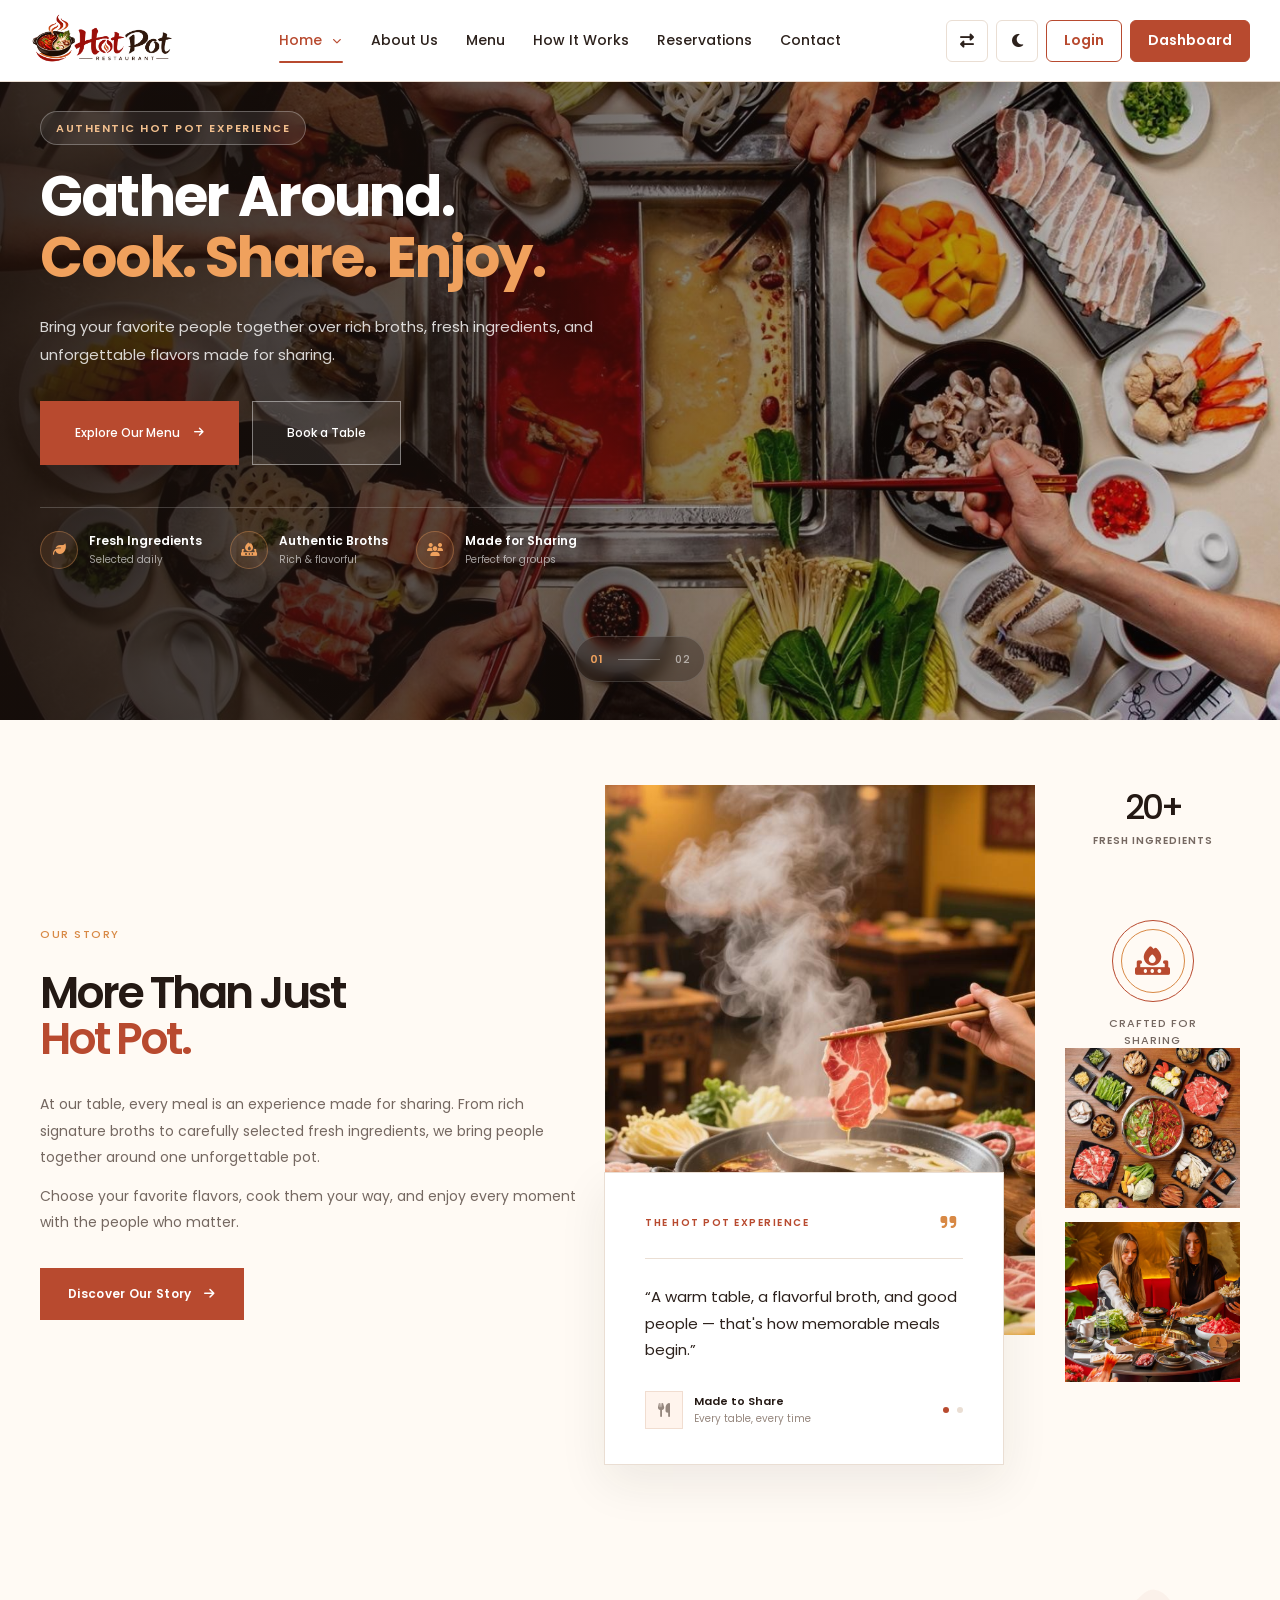
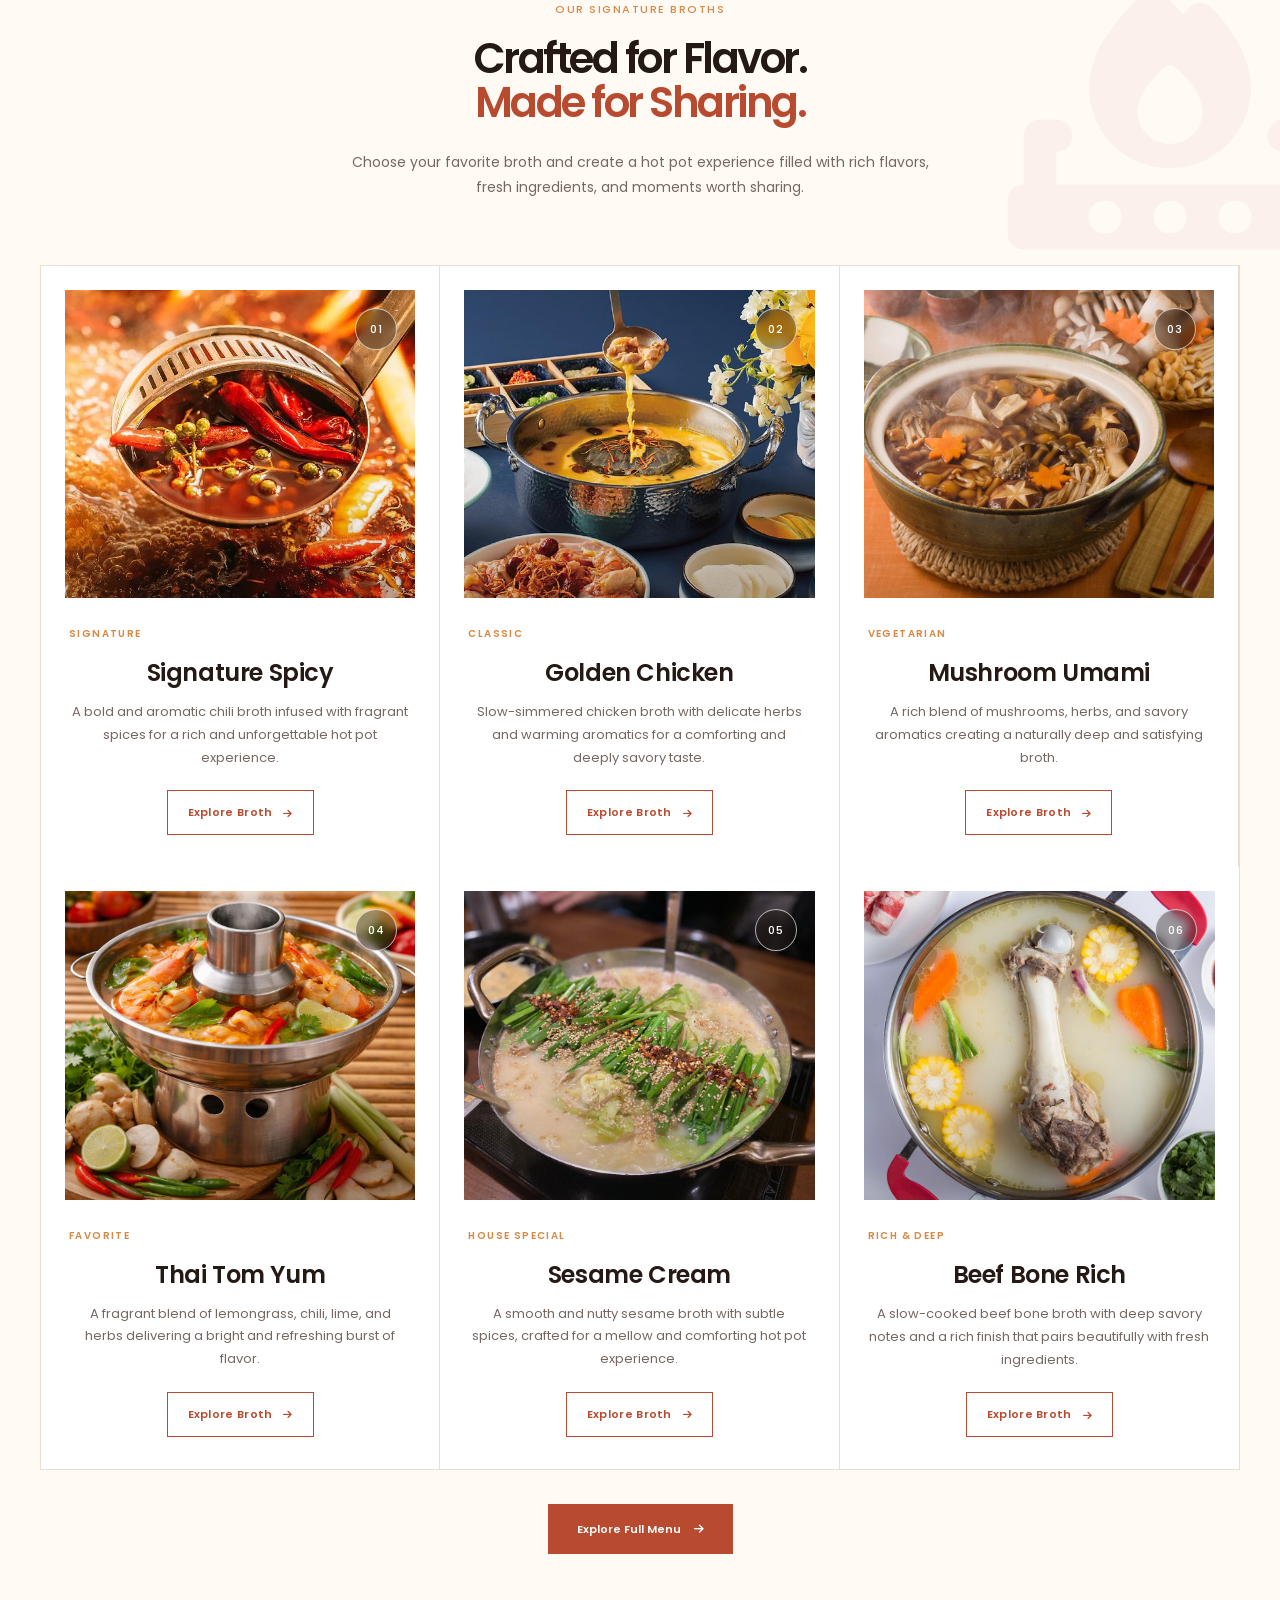
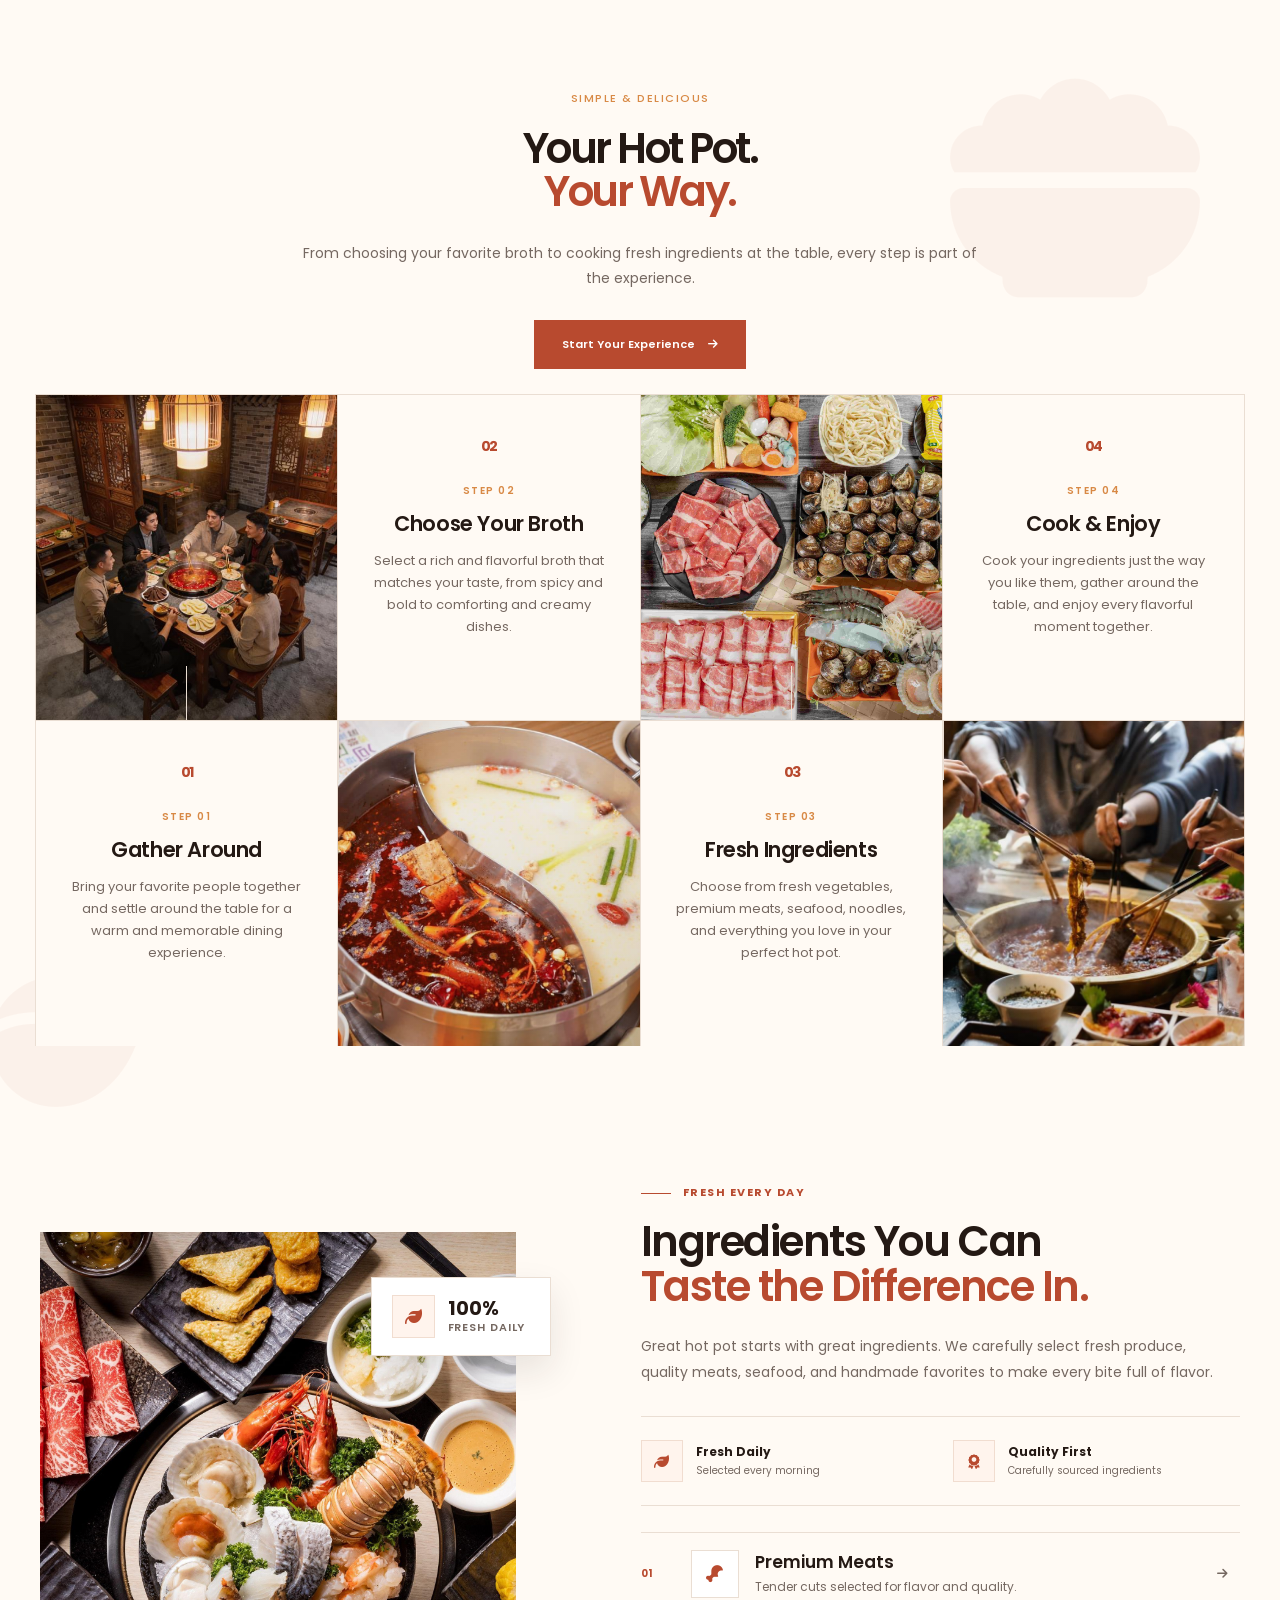
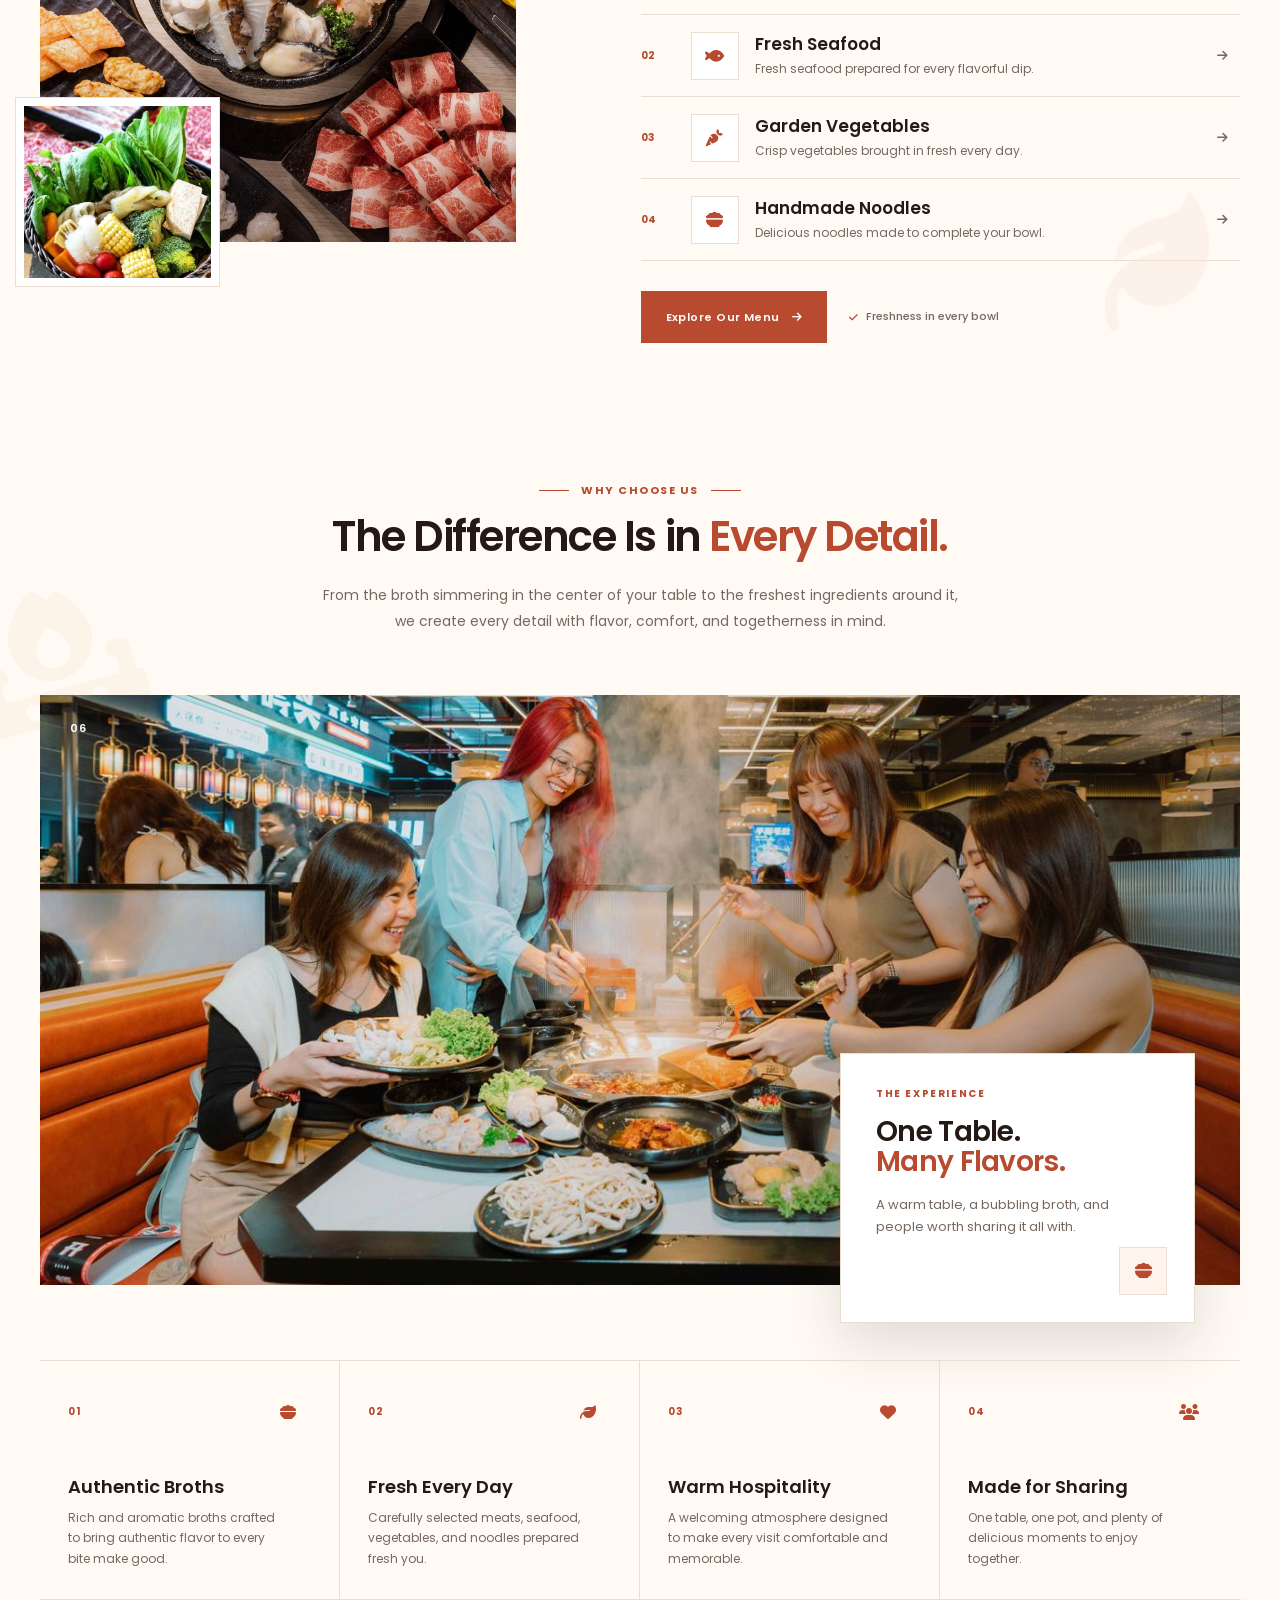
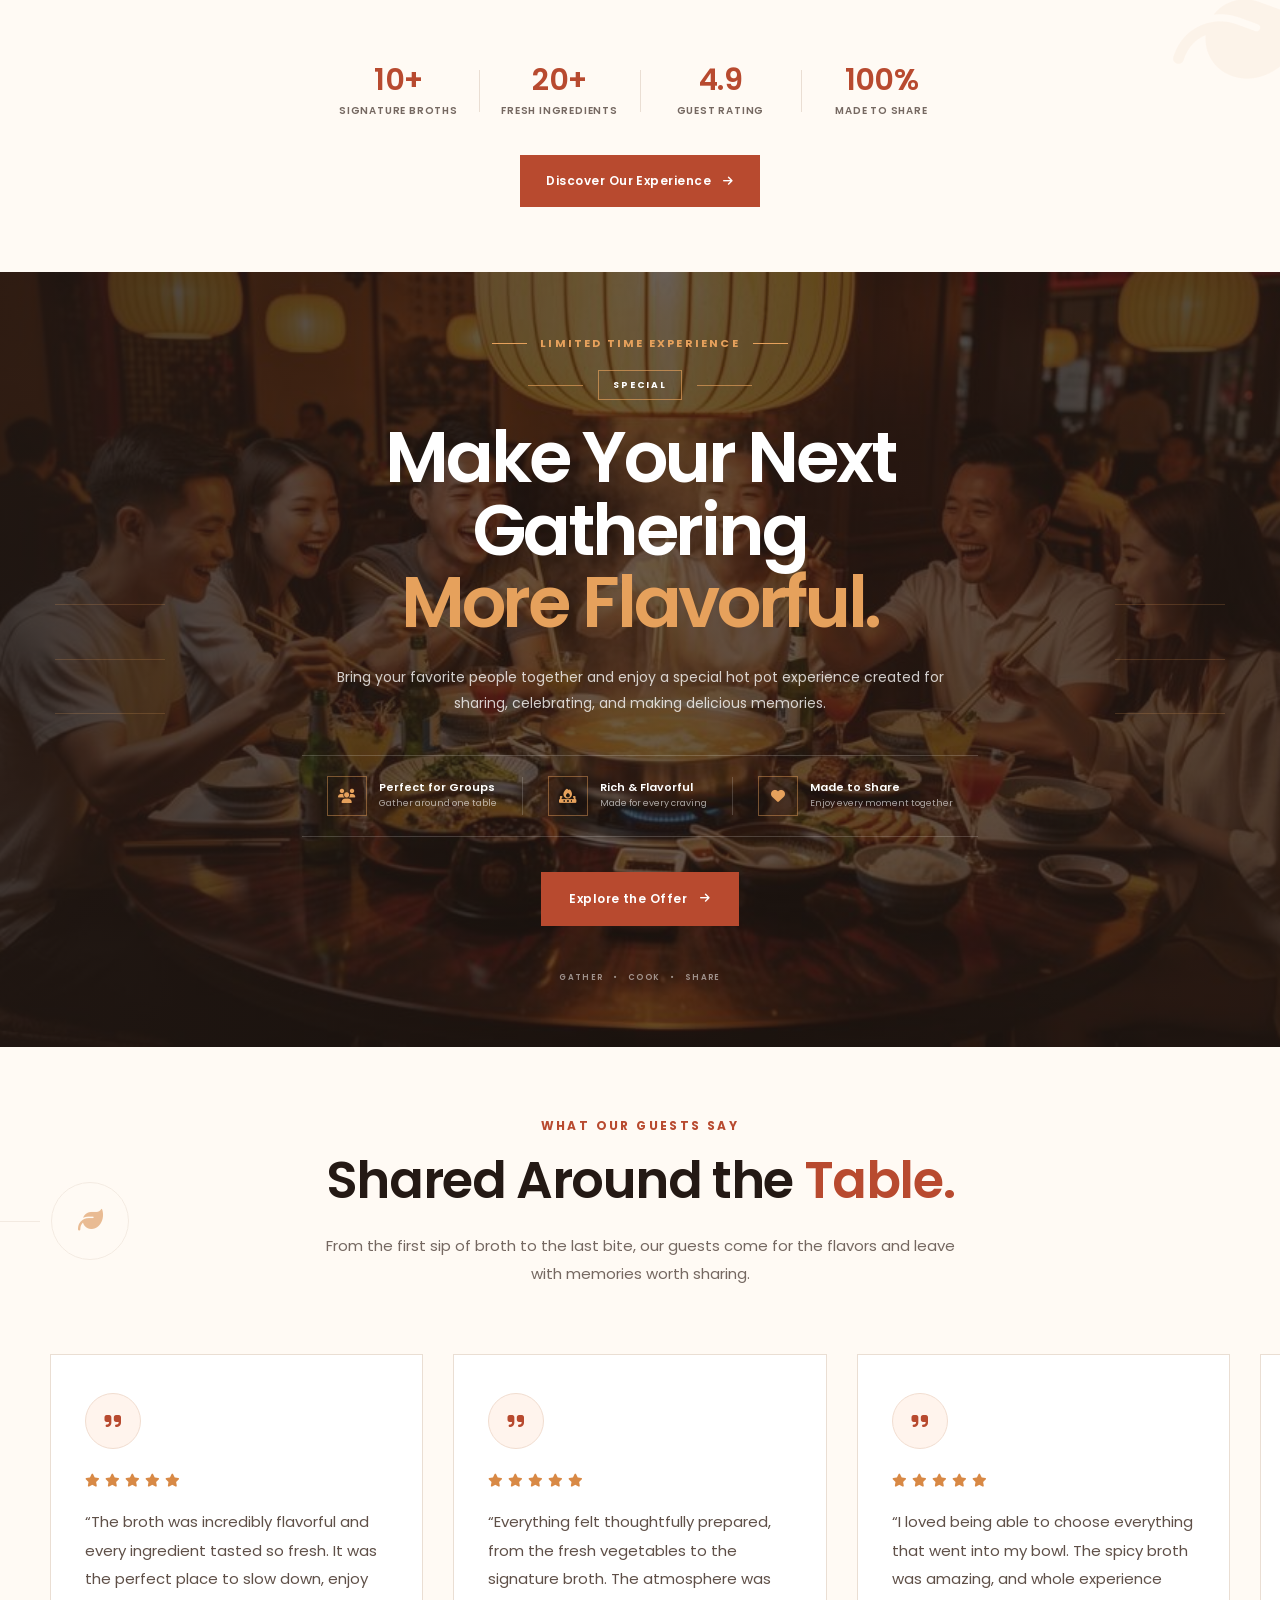
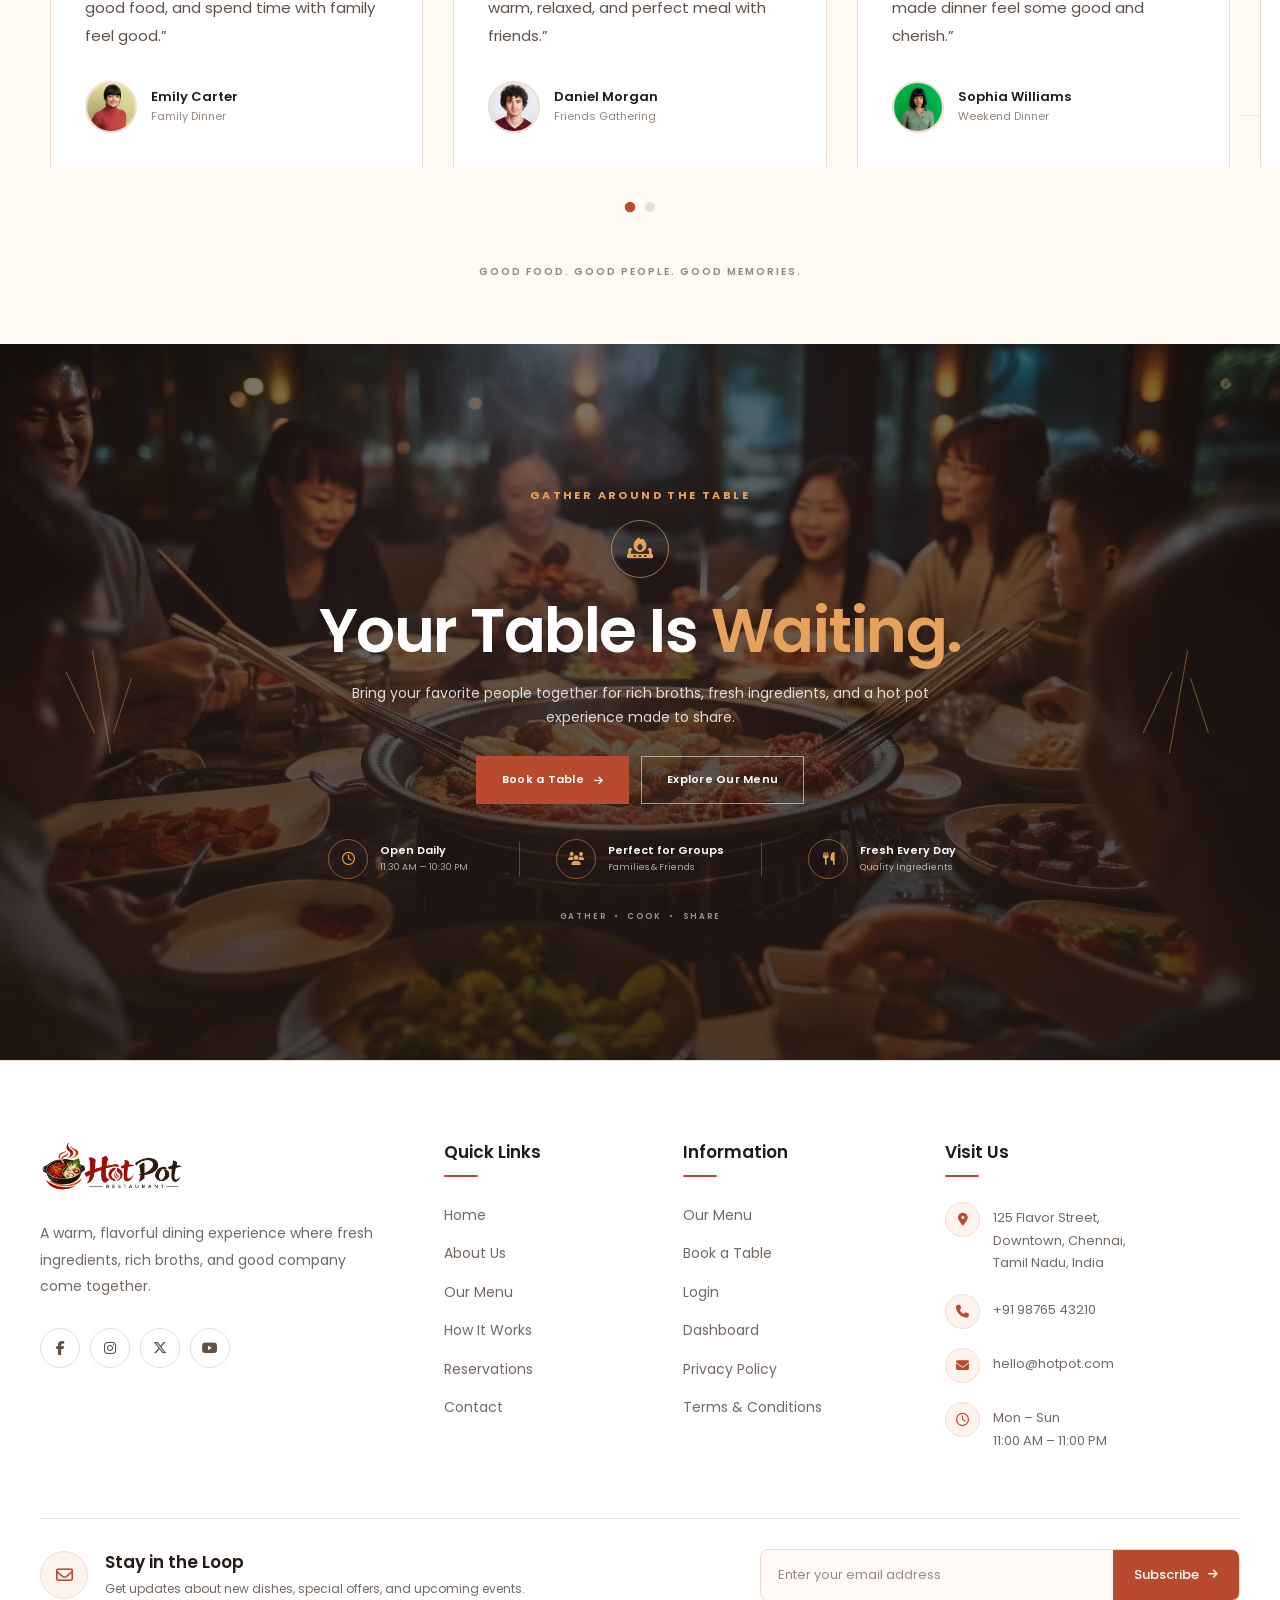
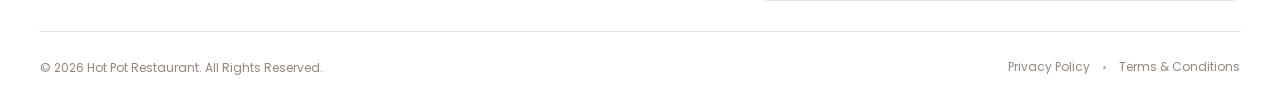
==== commit e7a8ab39: "Add files via upload" ====
--- a/index.html
+++ b/index.html
@@ -1257,11 +1257,7 @@
                             SIGNATURE
                         </span>
 
-                        <span class="home1-broth-spice">
-                            <i class="fa-solid fa-pepper-hot"></i>
-                            <i class="fa-solid fa-pepper-hot"></i>
-                            <i class="fa-solid fa-pepper-hot"></i>
-                        </span>
+                        
 
                     </div>
 
@@ -1325,10 +1321,7 @@
                             CLASSIC
                         </span>
 
-                        <span class="home1-broth-spice">
-                            <i class="fa-solid fa-pepper-hot"></i>
-                            <i class="fa-solid fa-pepper-hot"></i>
-                        </span>
+                        
 
                     </div>
 
@@ -1392,9 +1385,7 @@
                             VEGETARIAN
                         </span>
 
-                        <span class="home1-broth-spice">
-                            <i class="fa-solid fa-leaf"></i>
-                        </span>
+                        
 
                     </div>
 
@@ -1458,10 +1449,7 @@
                             FAVORITE
                         </span>
 
-                        <span class="home1-broth-spice">
-                            <i class="fa-solid fa-pepper-hot"></i>
-                            <i class="fa-solid fa-pepper-hot"></i>
-                        </span>
+                        
 
                     </div>
 
@@ -1525,9 +1513,7 @@
                             HOUSE SPECIAL
                         </span>
 
-                        <span class="home1-broth-spice">
-                            <i class="fa-solid fa-pepper-hot"></i>
-                        </span>
+                        
 
                     </div>
 
@@ -1591,10 +1577,7 @@
                             RICH &amp; DEEP
                         </span>
 
-                        <span class="home1-broth-spice">
-                            <i class="fa-solid fa-pepper-hot"></i>
-                            <i class="fa-solid fa-pepper-hot"></i>
-                        </span>
+                        
 
                     </div>
 
--- a/css/style.css
+++ b/css/style.css
@@ -39842,3 +39842,471 @@
 }
 
 
+
+/* =====================================================
+   HOME 2 EXPERIENCE — MATCH GUEST STORIES ALIGNMENT
+===================================================== */
+
+#home2Experience {
+    width: 100% !important;
+    margin-left: auto !important;
+    margin-right: auto !important;
+    box-sizing: border-box !important;
+}
+
+#home2Experience .home2-experience-container {
+    width: calc(100% - 80px) !important;
+    max-width: 1120px !important;
+    margin-left: auto !important;
+    margin-right: auto !important;
+    padding-left: 0 !important;
+    padding-right: 0 !important;
+    box-sizing: border-box !important;
+}
+
+/* Center the section heading */
+#home2Experience .home2-experience-intro {
+    width: 100% !important;
+    max-width: 760px !important;
+    margin: 0 auto 70px !important;
+    text-align: center !important;
+}
+
+#home2Experience .home2-experience-eyebrow {
+    display: block !important;
+    text-align: center !important;
+}
+
+#home2Experience .home2-experience-title {
+    width: 100% !important;
+    margin-left: auto !important;
+    margin-right: auto !important;
+    text-align: center !important;
+}
+
+#home2Experience .home2-experience-intro-text {
+    width: 100% !important;
+    max-width: 720px !important;
+    margin-left: auto !important;
+    margin-right: auto !important;
+    text-align: center !important;
+}
+
+/* Keep the experience content centered */
+#home2Experience .home2-experience-main {
+    width: 100% !important;
+    max-width: 1120px !important;
+    margin-left: auto !important;
+    margin-right: auto !important;
+    box-sizing: border-box !important;
+}
+
+/* Tablet and iPad */
+@media (max-width: 1024px) {
+    #home2Experience .home2-experience-container {
+        width: calc(100% - 48px) !important;
+    }
+
+    #home2Experience .home2-experience-intro {
+        margin-bottom: 45px !important;
+    }
+}
+
+/* Mobile */
+@media (max-width: 600px) {
+    #home2Experience .home2-experience-container {
+        width: calc(100% - 32px) !important;
+    }
+
+    #home2Experience .home2-experience-intro {
+        max-width: 100% !important;
+        margin-bottom: 30px !important;
+    }
+}
+
+
+
+/* HOME 2 — FINAL CTA DETAIL SUBTITLE */
+
+.home2-final-cta-detail-content span {
+    font-size: 11px !important;
+    line-height: 1.5 !important;
+}
+
+@media (max-width: 600px) {
+    .home2-final-cta-detail-content span {
+        font-size: 11px !important;
+    }
+}
+
+/* =====================================================
+   GLOBAL HERO — CENTER CONTENT ON ALL PAGES
+===================================================== */
+
+/* About hero */
+#aboutHero .about-hero-container {
+    width: calc(100% - 80px) !important;
+    max-width: 1200px !important;
+    margin-left: auto !important;
+    margin-right: auto !important;
+}
+
+#aboutHero .about-hero-content {
+    width: 100% !important;
+    max-width: 760px !important;
+    margin-left: auto !important;
+    margin-right: auto !important;
+    text-align: center !important;
+}
+
+#aboutHero .about-hero-eyebrow {
+    display: block !important;
+    text-align: center !important;
+}
+
+#aboutHero .about-hero-title {
+    text-align: center !important;
+}
+
+#aboutHero .about-hero-description {
+    margin-left: auto !important;
+    margin-right: auto !important;
+    text-align: center !important;
+}
+
+/* Menu hero */
+#menuHero .menu-hero-container {
+    width: calc(100% - 80px) !important;
+    max-width: 1200px !important;
+    margin-left: auto !important;
+    margin-right: auto !important;
+}
+
+#menuHero .menu-hero-content {
+    width: 100% !important;
+    max-width: 760px !important;
+    margin-left: auto !important;
+    margin-right: auto !important;
+    text-align: center !important;
+}
+
+#menuHero .menu-hero-eyebrow {
+    display: block !important;
+    text-align: center !important;
+}
+
+#menuHero .menu-hero-title {
+    text-align: center !important;
+}
+
+#menuHero .menu-hero-description {
+    margin-left: auto !important;
+    margin-right: auto !important;
+    text-align: center !important;
+}
+
+/* How It Works hero */
+#howWorksHero .how-works-hero-container {
+    width: calc(100% - 80px) !important;
+    max-width: 1200px !important;
+    margin-left: auto !important;
+    margin-right: auto !important;
+}
+
+#howWorksHero .how-works-hero-content {
+    width: 100% !important;
+    max-width: 760px !important;
+    margin-left: auto !important;
+    margin-right: auto !important;
+    text-align: center !important;
+}
+
+#howWorksHero .how-works-hero-eyebrow {
+    display: block !important;
+    text-align: center !important;
+}
+
+#howWorksHero .how-works-hero-title {
+    text-align: center !important;
+}
+
+#howWorksHero .how-works-hero-description {
+    margin-left: auto !important;
+    margin-right: auto !important;
+    text-align: center !important;
+}
+
+/* Reservations hero */
+#reservationHero .reservation-hero-container {
+    width: calc(100% - 80px) !important;
+    max-width: 1200px !important;
+    margin-left: auto !important;
+    margin-right: auto !important;
+}
+
+#reservationHero .reservation-hero-content {
+    width: 100% !important;
+    max-width: 760px !important;
+    margin-left: auto !important;
+    margin-right: auto !important;
+    text-align: center !important;
+}
+
+#reservationHero .reservation-hero-eyebrow {
+    display: block !important;
+    text-align: center !important;
+}
+
+#reservationHero .reservation-hero-title {
+    text-align: center !important;
+}
+
+#reservationHero .reservation-hero-description {
+    margin-left: auto !important;
+    margin-right: auto !important;
+    text-align: center !important;
+}
+
+/* Contact hero */
+#contactHero .contact-hero-container {
+    width: calc(100% - 80px) !important;
+    max-width: 1200px !important;
+    margin-left: auto !important;
+    margin-right: auto !important;
+}
+
+#contactHero .contact-hero-content {
+    width: 100% !important;
+    max-width: 760px !important;
+    margin-left: auto !important;
+    margin-right: auto !important;
+    text-align: center !important;
+}
+
+#contactHero .contact-hero-eyebrow {
+    display: block !important;
+    text-align: center !important;
+}
+
+#contactHero .contact-hero-title {
+    text-align: center !important;
+}
+
+#contactHero .contact-hero-description {
+    margin-left: auto !important;
+    margin-right: auto !important;
+    text-align: center !important;
+}
+
+/* Tablet */
+@media (max-width: 1024px) {
+    #aboutHero .about-hero-container,
+    #menuHero .menu-hero-container,
+    #howWorksHero .how-works-hero-container,
+    #reservationHero .reservation-hero-container,
+    #contactHero .contact-hero-container {
+        width: calc(100% - 48px) !important;
+    }
+}
+
+/* Mobile */
+@media (max-width: 600px) {
+    #aboutHero .about-hero-container,
+    #menuHero .menu-hero-container,
+    #howWorksHero .how-works-hero-container,
+    #reservationHero .reservation-hero-container,
+    #contactHero .contact-hero-container {
+        width: calc(100% - 32px) !important;
+    }
+
+    #aboutHero .about-hero-content,
+    #menuHero .menu-hero-content,
+    #howWorksHero .how-works-hero-content,
+    #reservationHero .reservation-hero-content,
+    #contactHero .contact-hero-content {
+        max-width: 100% !important;
+    }
+}
+
+
+
+/* CONTACT — REDUCE TOP SPACE */
+
+#contactTouch {
+    margin-top: 0 !important;
+    padding-top: 50px !important;
+}
+
+#contactTouch .contact-touch-container {
+    margin-top: 0 !important;
+    padding-top: 0 !important;
+}
+
+#contactTouch .contact-touch-header {
+    margin-top: 0 !important;
+    padding-top: 0 !important;
+}
+
+@media (max-width: 1024px) {
+    #contactTouch {
+        padding-top: 40px !important;
+    }
+}
+
+@media (max-width: 600px) {
+    #contactTouch {
+        padding-top: 30px !important;
+    }
+}
+
+/* CONTACT CARDS — REDUCE VERTICAL SPACE */
+
+#contactTouch .contact-touch-card {
+    padding-top: 24px !important;
+    padding-bottom: 24px !important;
+}
+
+#contactTouch .contact-touch-card-top {
+    margin-bottom: 28px !important;
+}
+
+#contactTouch .contact-touch-card-content {
+    margin-top: 0 !important;
+    padding-top: 0 !important;
+}
+
+#contactTouch .contact-touch-card-label {
+    margin-bottom: 8px !important;
+}
+
+#contactTouch .contact-touch-card-title {
+    margin-top: 0 !important;
+    margin-bottom: 12px !important;
+}
+
+#contactTouch .contact-touch-card-description {
+    margin-top: 0 !important;
+    margin-bottom: 18px !important;
+}
+
+@media (max-width: 600px) {
+    #contactTouch .contact-touch-card {
+        padding-top: 20px !important;
+        padding-bottom: 20px !important;
+    }
+
+    #contactTouch .contact-touch-card-top {
+        margin-bottom: 22px !important;
+    }
+}
+
+/* CONTACT CARDS — REDUCE BOTTOM EMPTY SPACE */
+
+#contactTouch .contact-touch-card {
+    height: auto !important;
+    min-height: 0 !important;
+    padding-bottom: 24px !important;
+}
+
+#contactTouch .contact-touch-card-content {
+    height: auto !important;
+    min-height: 0 !important;
+    display: flex !important;
+    flex-direction: column !important;
+}
+
+#contactTouch .contact-touch-card-link {
+    margin-top: 8px !important;
+    margin-bottom: 0 !important;
+}
+
+#contactTouch .contact-touch-grid {
+    align-items: start !important;
+}
+
+@media (max-width: 600px) {
+    #contactTouch .contact-touch-card {
+        padding-bottom: 20px !important;
+    }
+}
+
+
+
+
+/* HOME 1 HOW IT WORKS — MAKE STEP NUMBERS CLEAR */
+
+.home1-how-step-number {
+    display: inline-flex !important;
+    align-items: center !important;
+    justify-content: center !important;
+    font-size: 14px !important;
+    font-weight: 700 !important;
+    color: #b84a2f !important;
+    opacity: 1 !important;
+    visibility: visible !important;
+    line-height: 1.4 !important;
+    z-index: 2 !important;
+}
+
+/* Mobile */
+@media (max-width: 600px) {
+    .home1-how-step-number {
+        font-size: 13px !important;
+    }
+}
+
+/* iPad Mini and iPad Pro */
+@media (min-width: 601px) and (max-width: 1199px) {
+    .home1-how-step-number {
+        font-size: 14px !important;
+    }
+}
+
+/* ==========================================
+   GLOBAL — REDUCE EXCESSIVE SECTION SPACING
+========================================== */
+
+/* Desktop */
+@media (min-width: 1200px) {
+    section:not(.home1-hero):not(.home2-hero):not(.about-hero):not(.menu-hero):not(.how-works-hero):not(.reservation-hero):not(.contact-hero) {
+        padding-top: 65px !important;
+        padding-bottom: 65px !important;
+    }
+}
+
+/* iPad Pro and iPad Mini */
+@media (min-width: 601px) and (max-width: 1199px) {
+    section:not(.home1-hero):not(.home2-hero):not(.about-hero):not(.menu-hero):not(.how-works-hero):not(.reservation-hero):not(.contact-hero) {
+        padding-top: 45px !important;
+        padding-bottom: 45px !important;
+    }
+}
+
+/* Mobile */
+@media (max-width: 600px) {
+    section:not(.home1-hero):not(.home2-hero):not(.about-hero):not(.menu-hero):not(.how-works-hero):not(.reservation-hero):not(.contact-hero) {
+        padding-top: 35px !important;
+        padding-bottom: 35px !important;
+    }
+}
+
+/* Reduce gaps between section headings and content */
+.home1-how-header,
+.home1-welcome-content,
+.home2-experience-intro,
+.about-different-intro,
+.menu-intro-content,
+.contact-touch-header {
+    margin-bottom: 25px !important;
+}
+
+/* Prevent large empty margins inside sections */
+.home1-welcome-container,
+.home1-how-grid,
+.home2-experience-container,
+.about-different-container,
+.menu-intro-container,
+.contact-touch-container {
+    margin-top: 0 !important;
+    margin-bottom: 0 !important;
+}
--- a/css/responsive.css
+++ b/css/responsive.css
@@ -59524,3 +59524,187 @@
     }
 
 }
+
+
+
+
+
+
+/* HOME 1 WELCOME — IPAD MINI SMALL ADJUSTMENTS */
+
+@media (min-width: 601px) and (max-width: 820px) {
+
+    /* Move experience card slightly left */
+    #home1Welcome .home1-welcome-experience {
+        margin-left: -5px !important;
+        transform: translateY(-3px) !important;
+    }
+
+    /* Keep both small images aligned */
+    #home1Welcome .home1-welcome-small-image {
+        width: 100% !important;
+        height: 95px !important;
+        min-height: 95px !important;
+        margin: 0 !important;
+        overflow: hidden !important;
+    }
+
+    #home1Welcome .home1-welcome-small-image img {
+        display: block !important;
+        width: 100% !important;
+        height: 100% !important;
+        object-fit: cover !important;
+        object-position: center !important;
+    }
+
+    /* Adjust only the second image */
+    #home1Welcome .home1-welcome-small-image:nth-of-type(4) {
+        transform: translateY(-3px) !important;
+    }
+
+}
+
+
+
+
+/* ABOUT — WHY WE'RE DIFFERENT: IPAD MINI CENTERING */
+
+@media (min-width: 601px) and (max-width: 820px) {
+
+    #aboutDifferent .about-different-container {
+        width: calc(100% - 48px) !important;
+        max-width: 720px !important;
+        margin-left: auto !important;
+        margin-right: auto !important;
+    }
+
+    #aboutDifferent .about-different-intro {
+        width: 100% !important;
+        max-width: 560px !important;
+        margin-left: auto !important;
+        margin-right: auto !important;
+        text-align: center !important;
+    }
+
+    #aboutDifferent .about-different-eyebrow {
+        display: block !important;
+        text-align: center !important;
+    }
+
+    #aboutDifferent .about-different-title {
+        text-align: center !important;
+        margin-left: auto !important;
+        margin-right: auto !important;
+    }
+
+    #aboutDifferent .about-different-description {
+        max-width: 520px !important;
+        margin-left: auto !important;
+        margin-right: auto !important;
+        text-align: center !important;
+    }
+
+    #aboutDifferent .about-different-intro-detail {
+        width: 100% !important;
+        text-align: left !important;
+        margin-left: auto !important;
+        margin-right: auto !important;
+    }
+
+}
+
+/* ABOUT — INTRO DETAIL CENTERING ON IPAD MINI */
+
+@media (min-width: 601px) and (max-width: 820px) {
+
+    #aboutDifferent .about-different-intro-detail {
+        width: 100% !important;
+        max-width: 520px !important;
+        margin-left: auto !important;
+        margin-right: auto !important;
+        display: flex !important;
+        align-items: stretch !important;
+        text-align: left !important;
+        box-sizing: border-box !important;
+    }
+
+    #aboutDifferent .about-different-detail-line {
+        flex: 0 0 2px !important;
+        align-self: stretch !important;
+    }
+
+    #aboutDifferent .about-different-detail-content {
+        flex: 1 !important;
+        min-width: 0 !important;
+        padding-left: 12px !important;
+        padding-right: 12px !important;
+        text-align: left !important;
+    }
+
+    #aboutDifferent .about-different-detail-content strong {
+        display: block !important;
+        margin-bottom: 6px !important;
+    }
+
+    #aboutDifferent .about-different-detail-content span {
+        display: block !important;
+        line-height: 1.6 !important;
+    }
+
+}
+
+/* ABOUT — CENTER OUR PROMISE ON IPAD MINI */
+
+@media (min-width: 601px) and (max-width: 820px) {
+
+    #aboutDifferent .about-different-intro-detail {
+        width: fit-content !important;
+        max-width: 100% !important;
+        margin-left: auto !important;
+        margin-right: auto !important;
+        display: flex !important;
+        align-items: stretch !important;
+        justify-content: center !important;
+        text-align: left !important;
+    }
+
+    #aboutDifferent .about-different-detail-content {
+        width: auto !important;
+        flex: 0 1 auto !important;
+        padding-left: 12px !important;
+        padding-right: 0 !important;
+        text-align: left !important;
+    }
+
+    #aboutDifferent .about-different-detail-line {
+        flex-shrink: 0 !important;
+    }
+
+}
+
+
+
+/* HOME 1 OFFER DETAIL — MOBILE */
+
+@media (max-width: 600px) {
+    .home1-offer-detail-text span {
+        font-size: 11px !important;
+        line-height: 1.5 !important;
+    }
+}
+
+/* HOME 1 OFFER DETAIL — MOBILE FONT SIZE */
+
+@media (max-width: 600px) {
+
+    .home1-offer-detail-text strong {
+        font-size: 12px !important;
+        line-height: 1.5 !important;
+    }
+
+    .home1-offer-detail-text span {
+        font-size: 11px !important;
+        line-height: 1.5 !important;
+    }
+
+}
